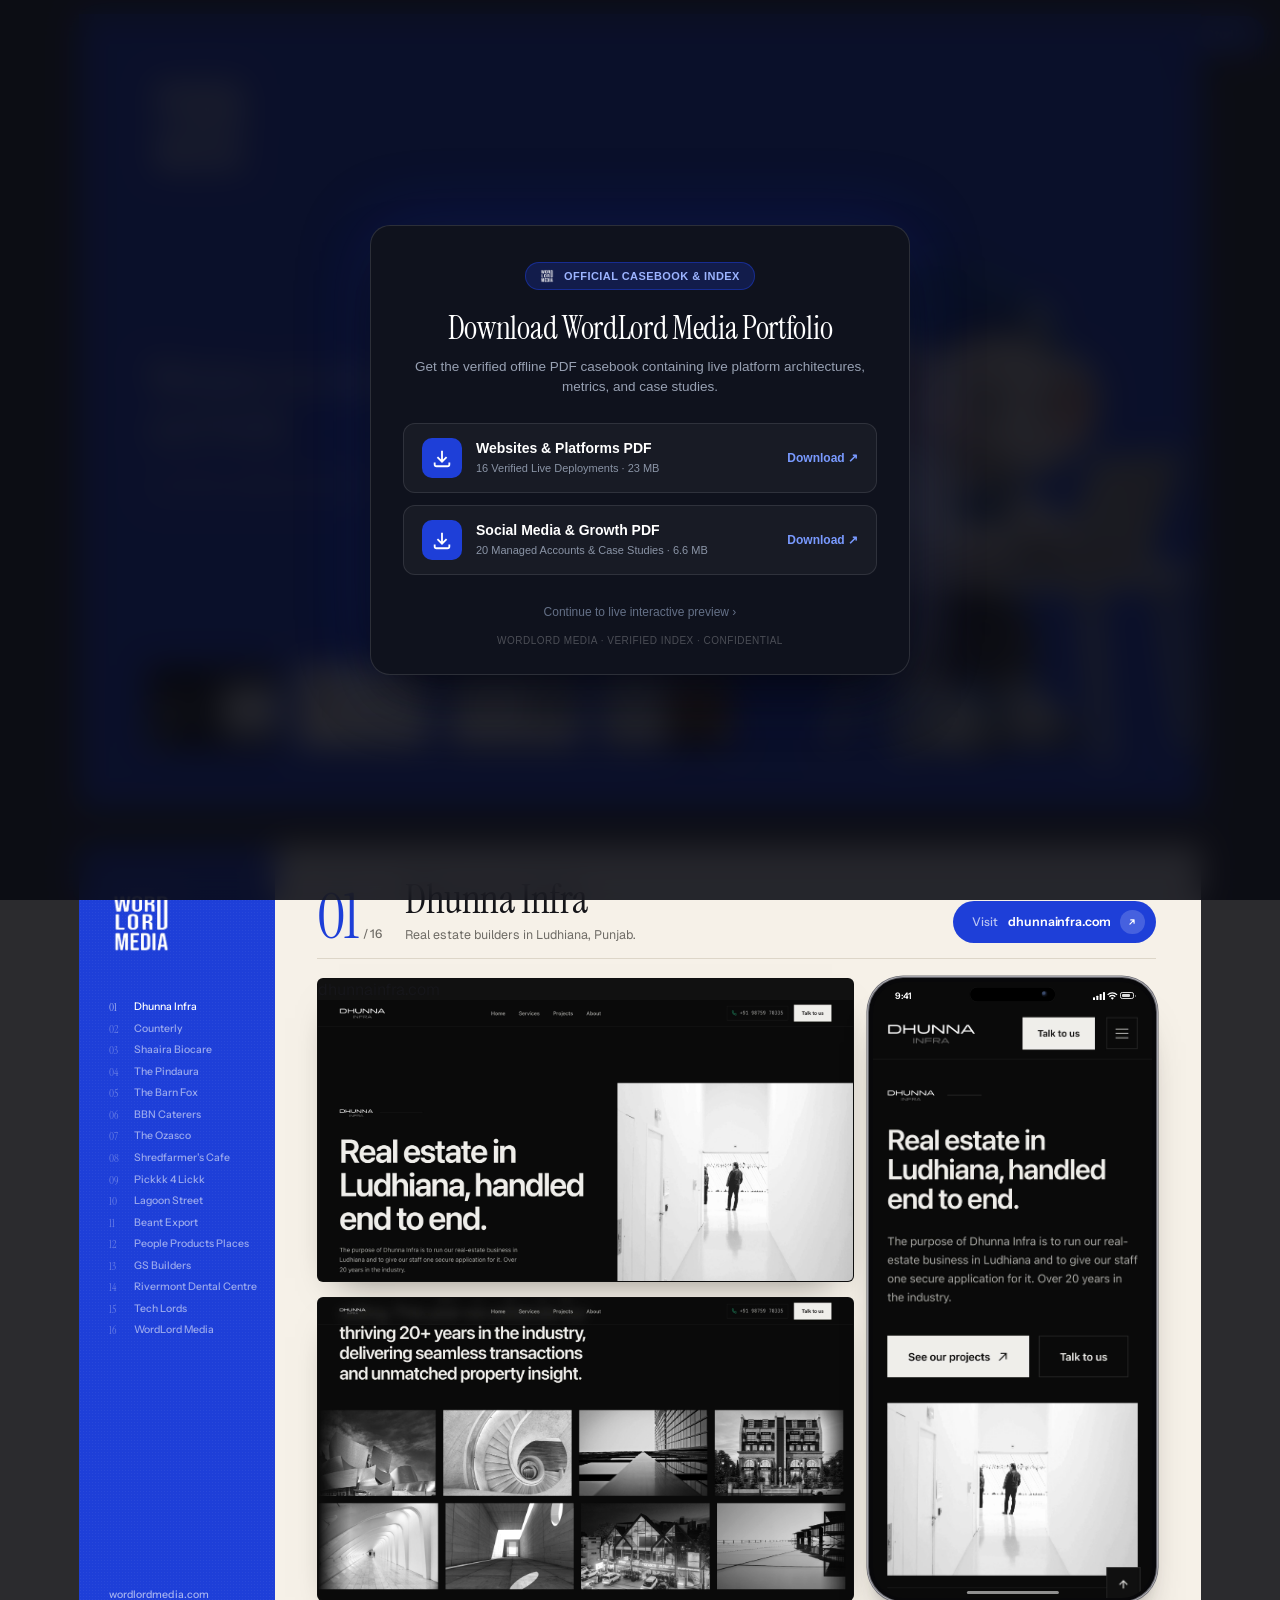
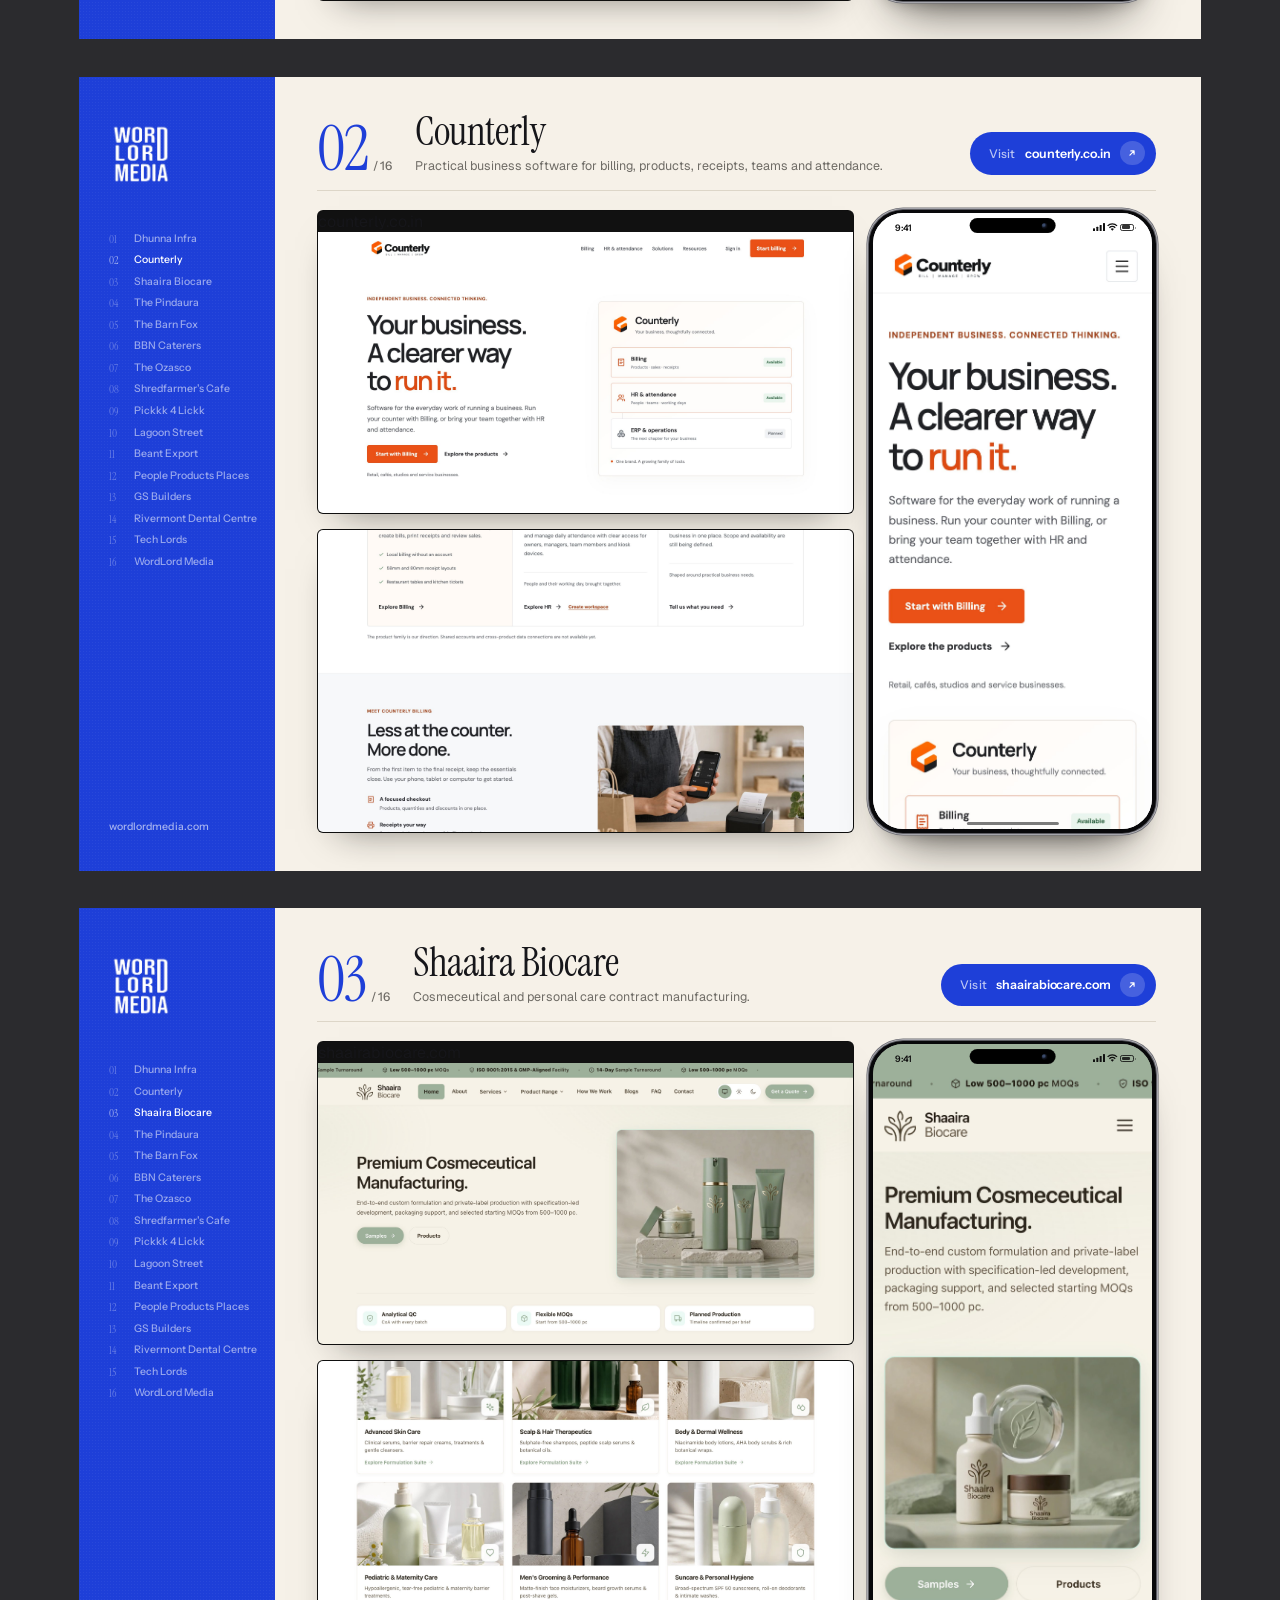
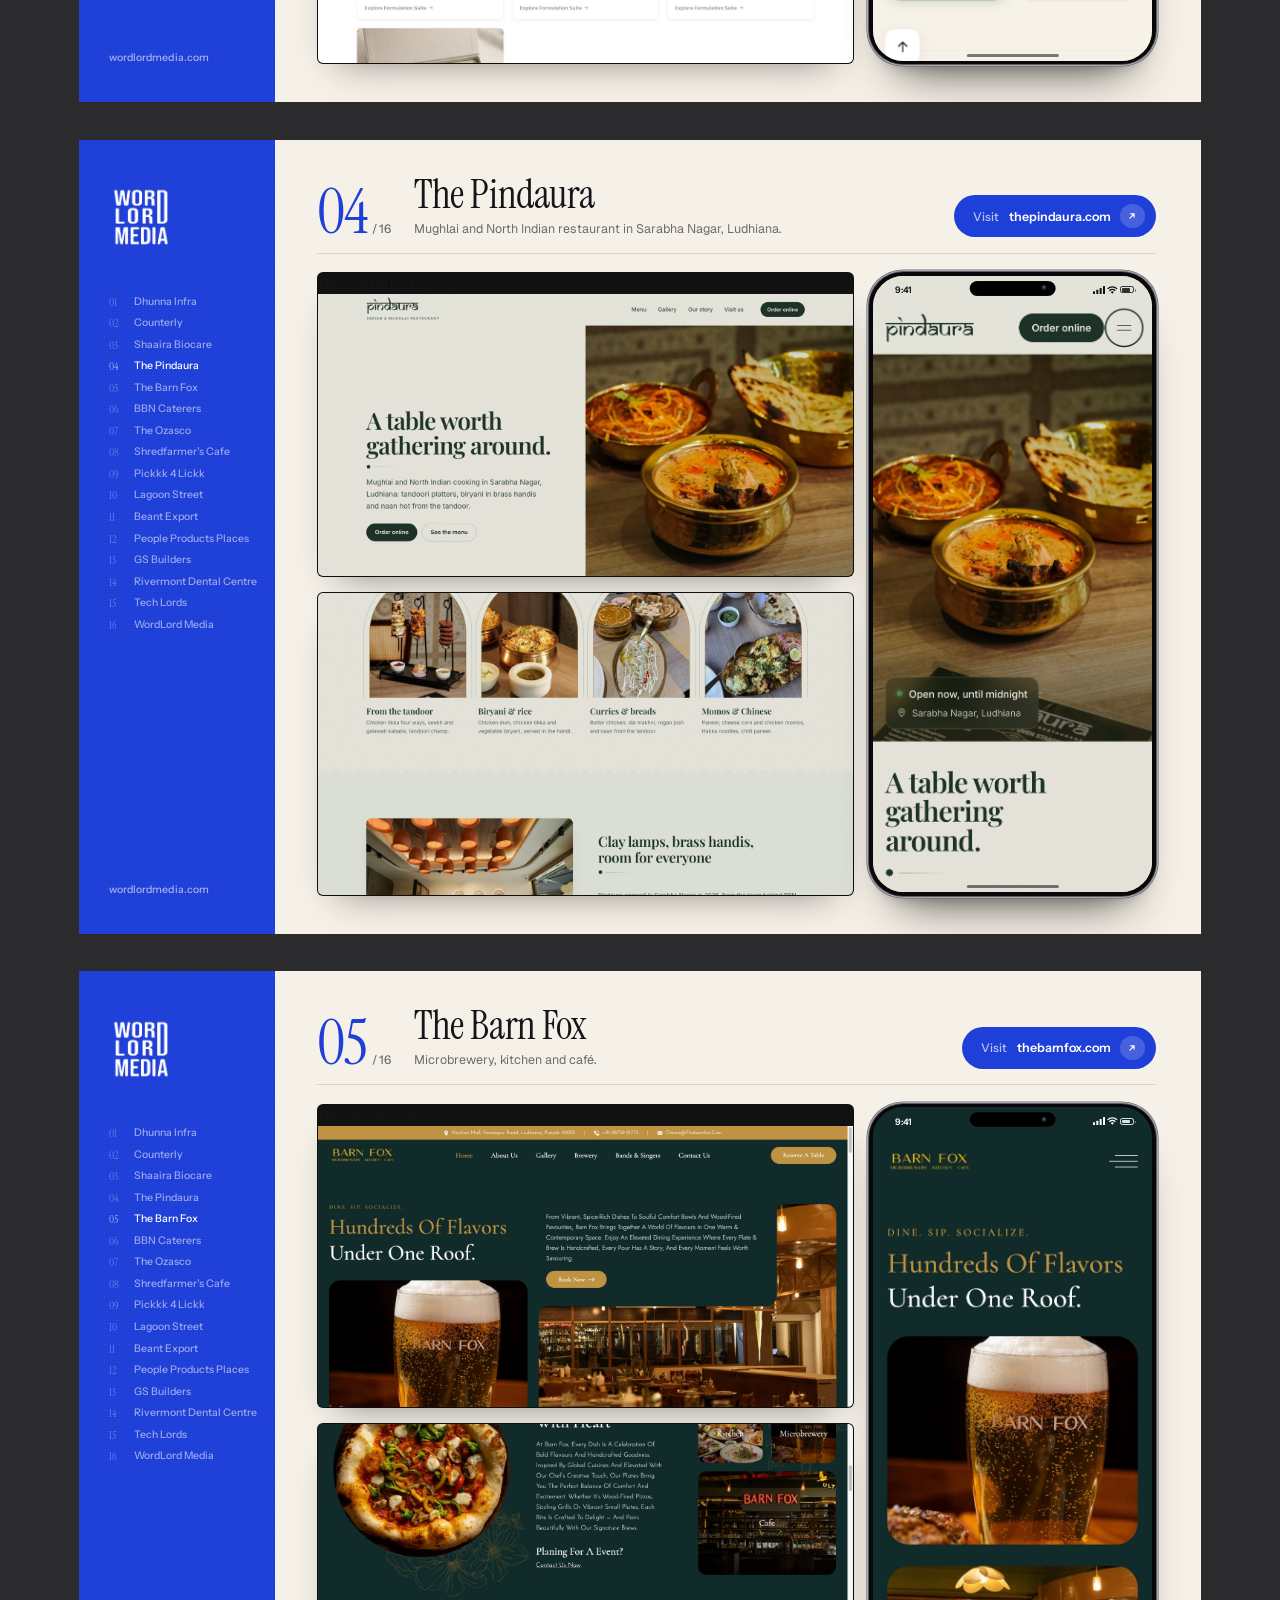
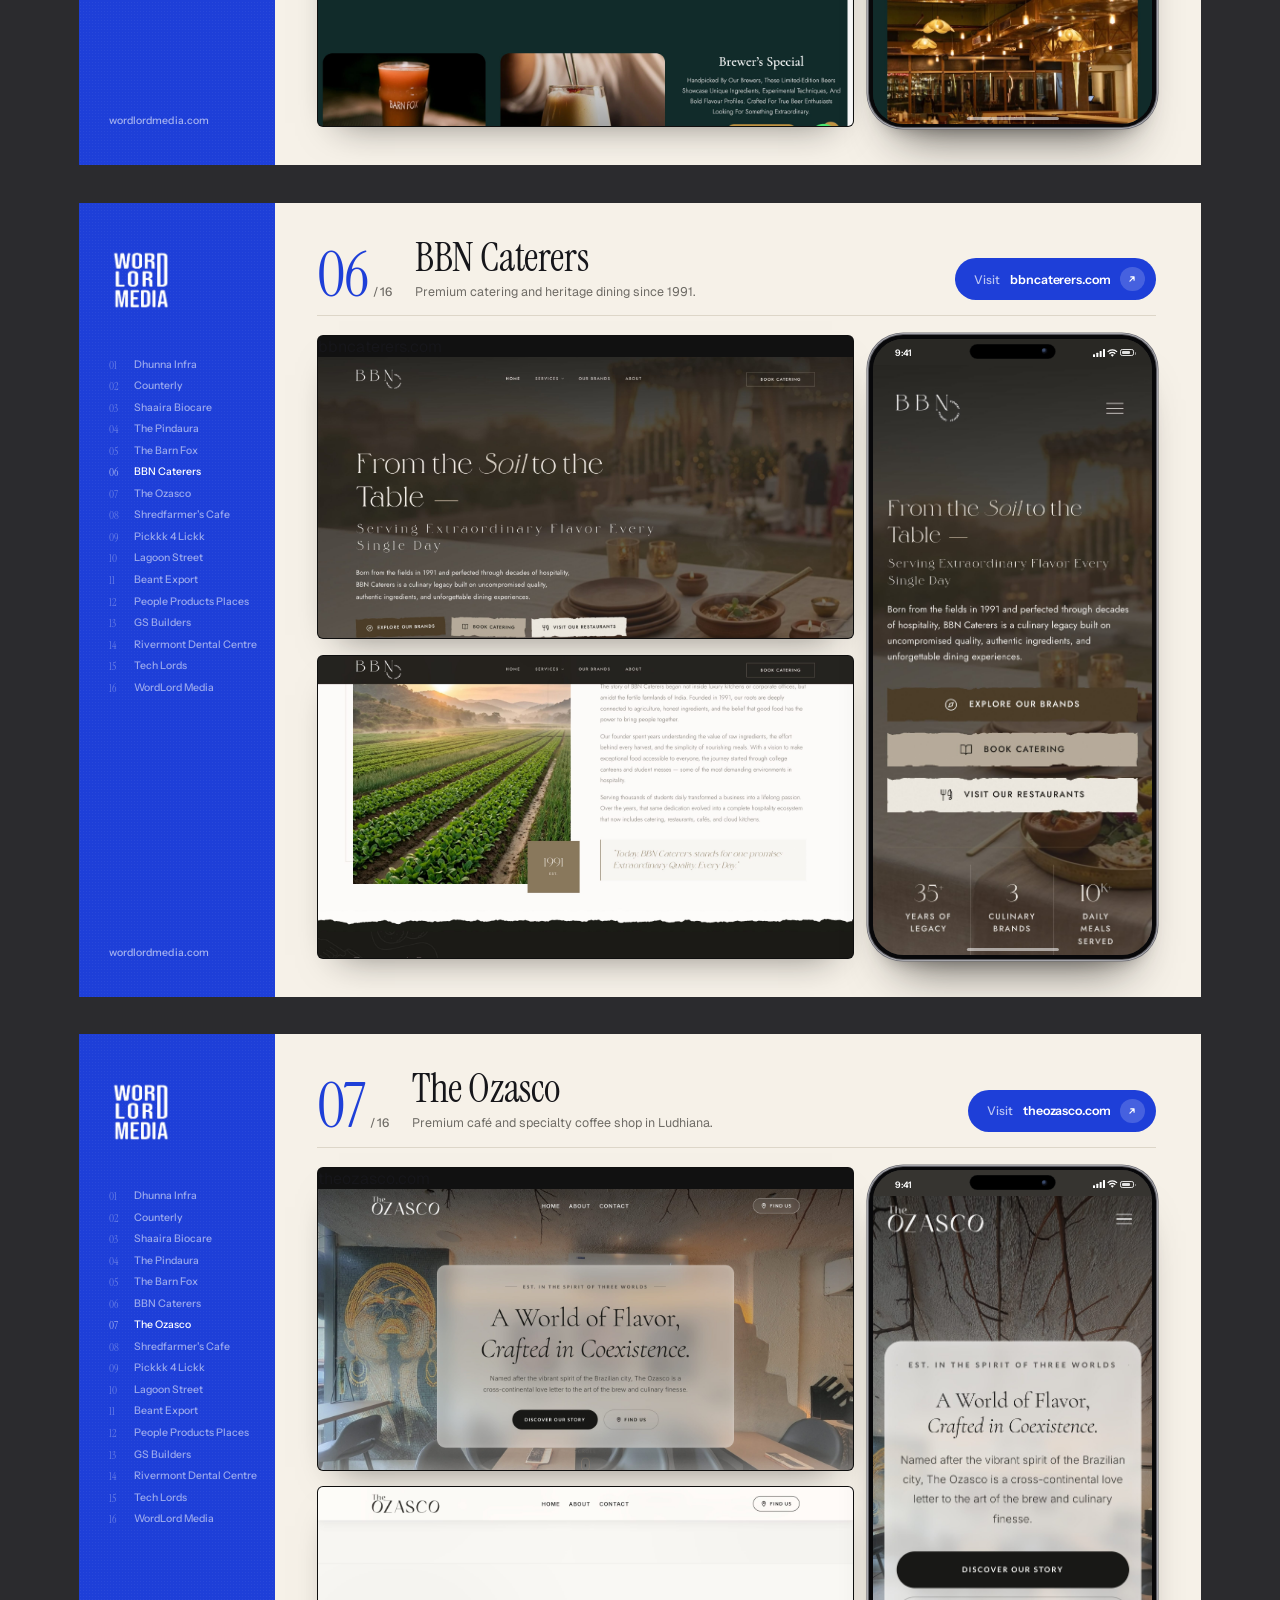
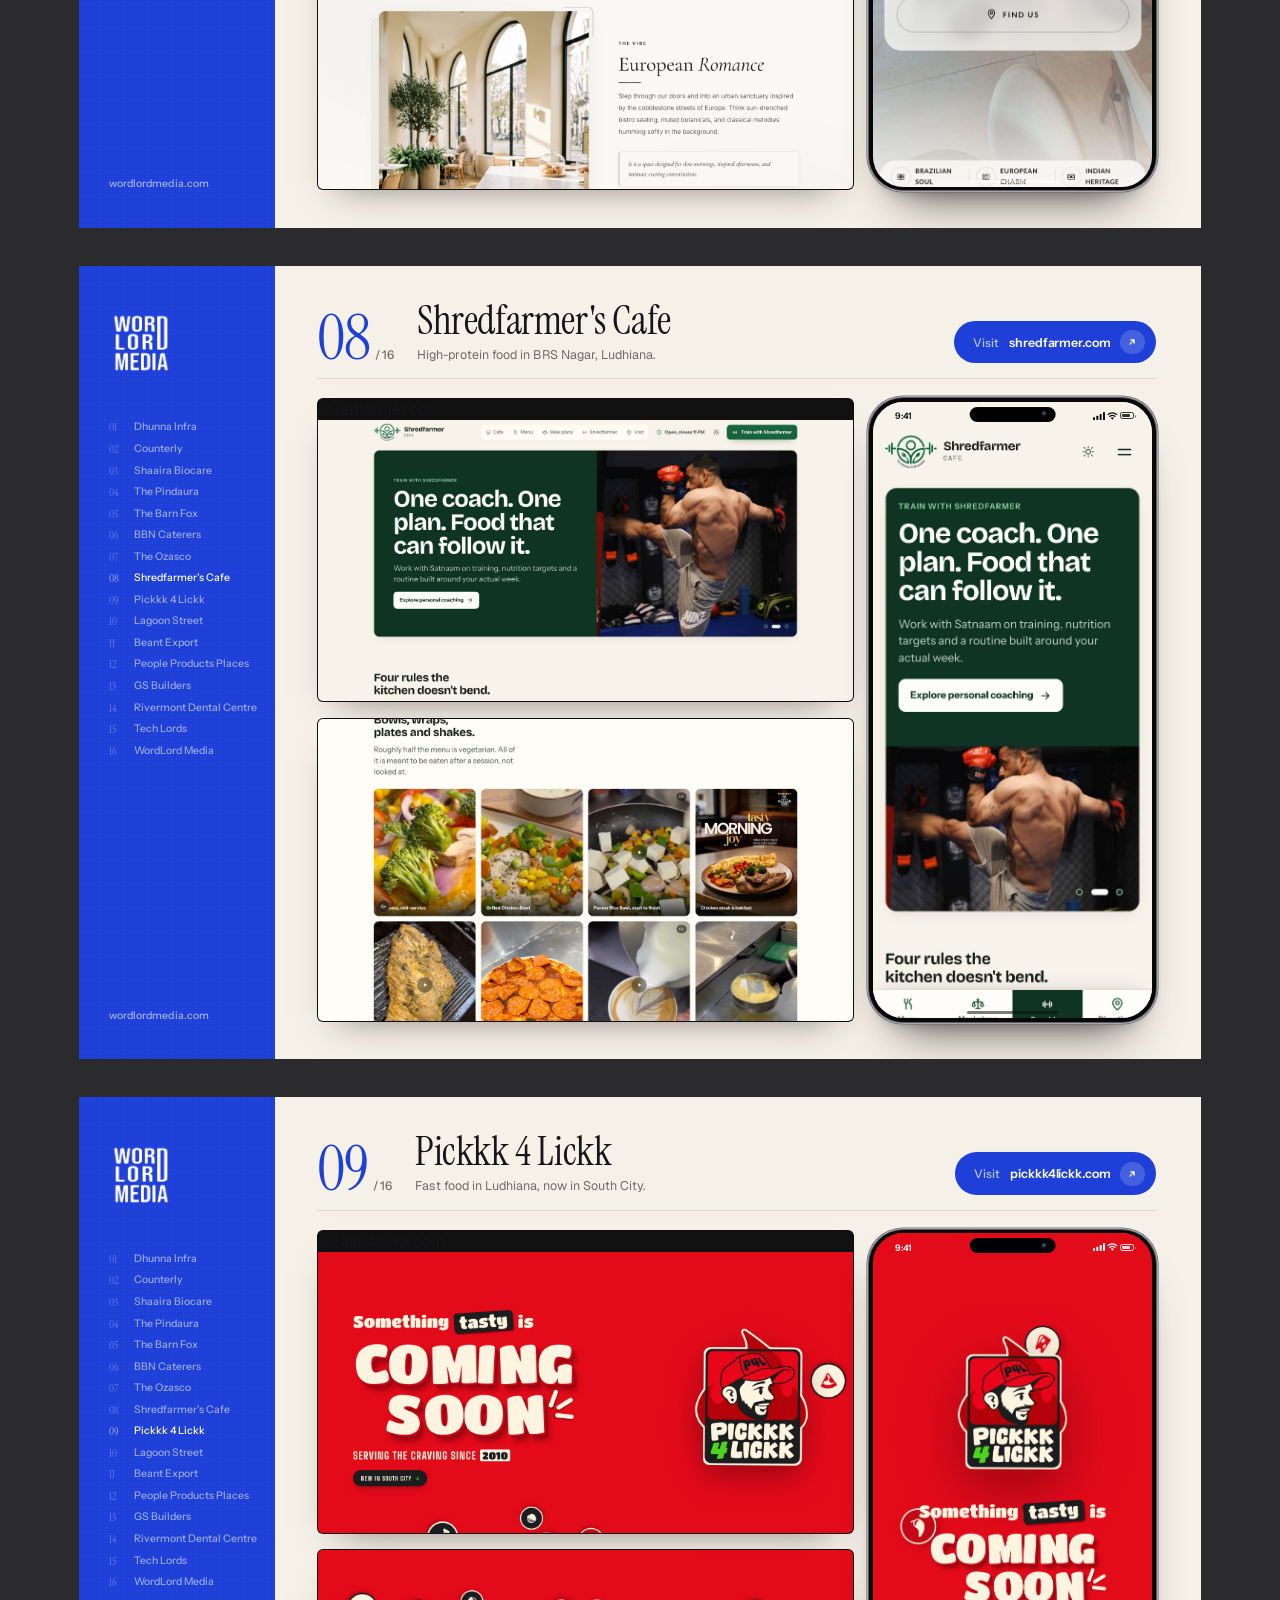
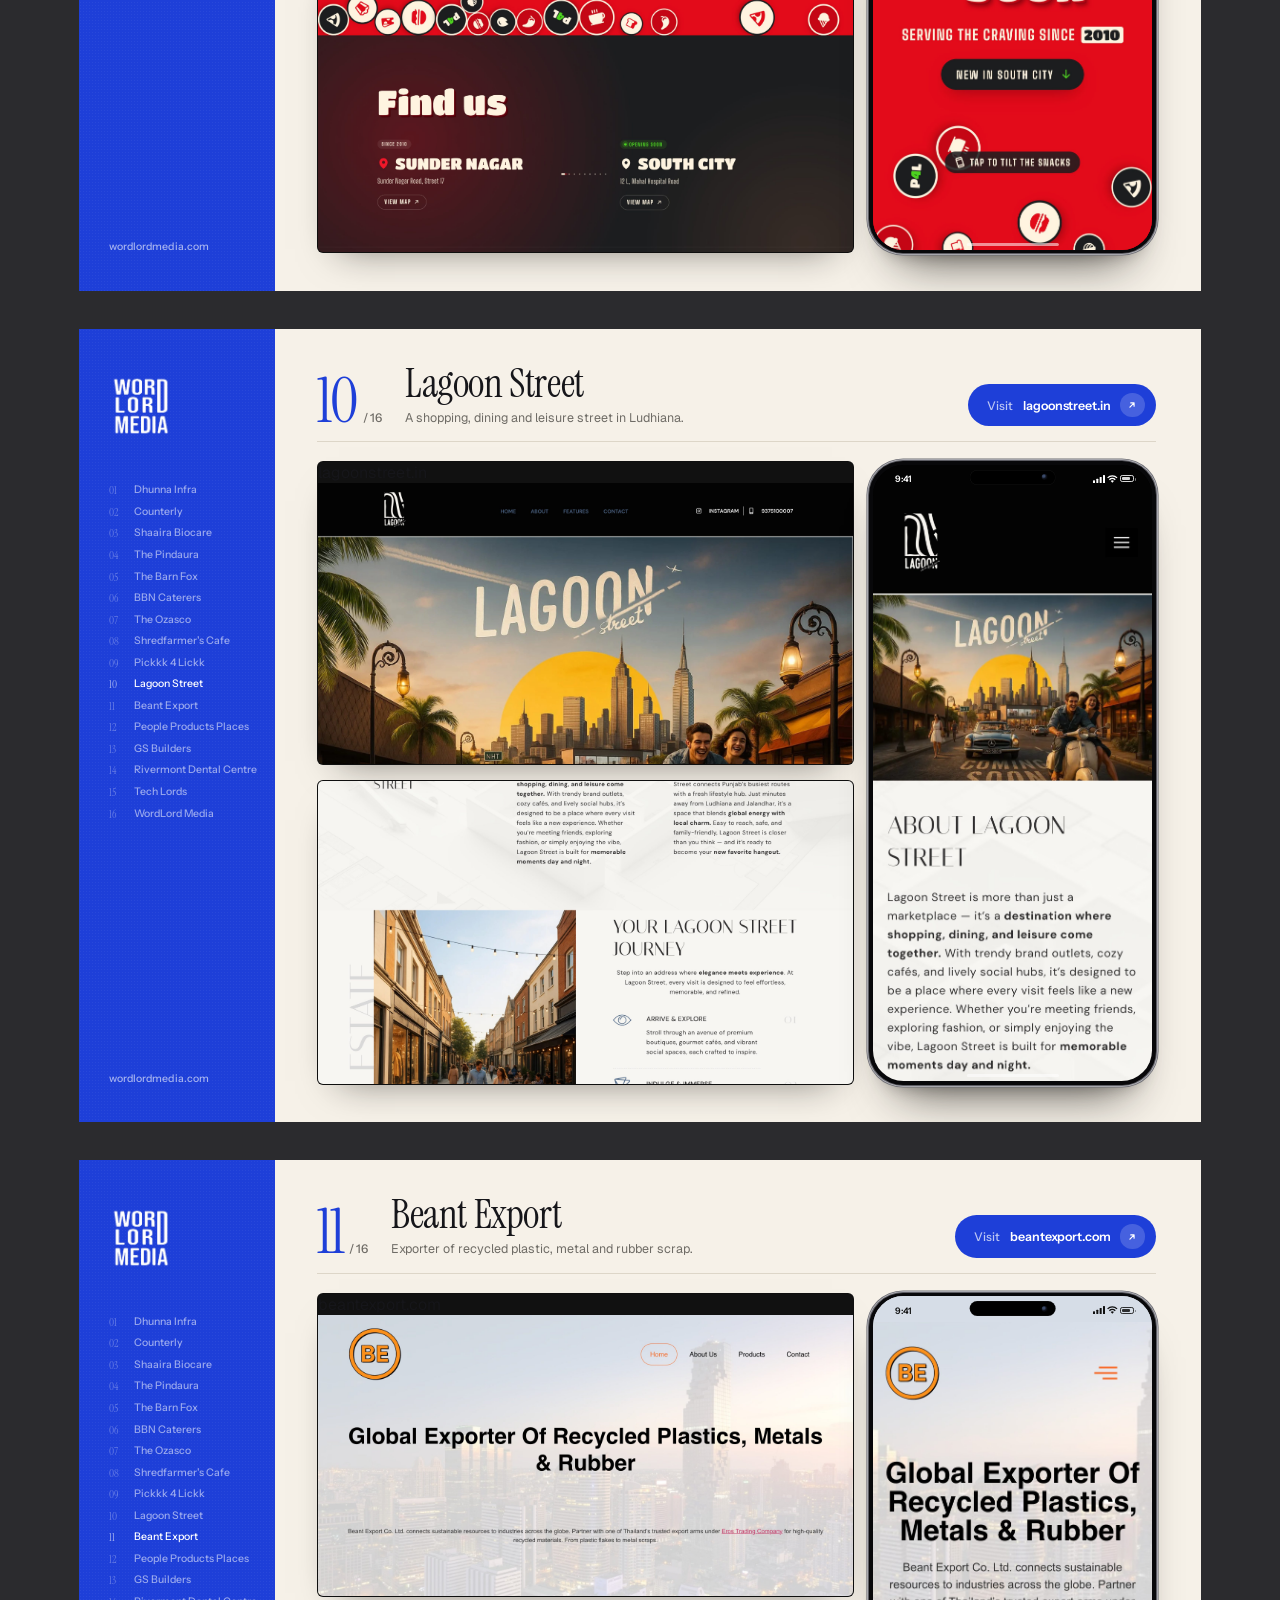
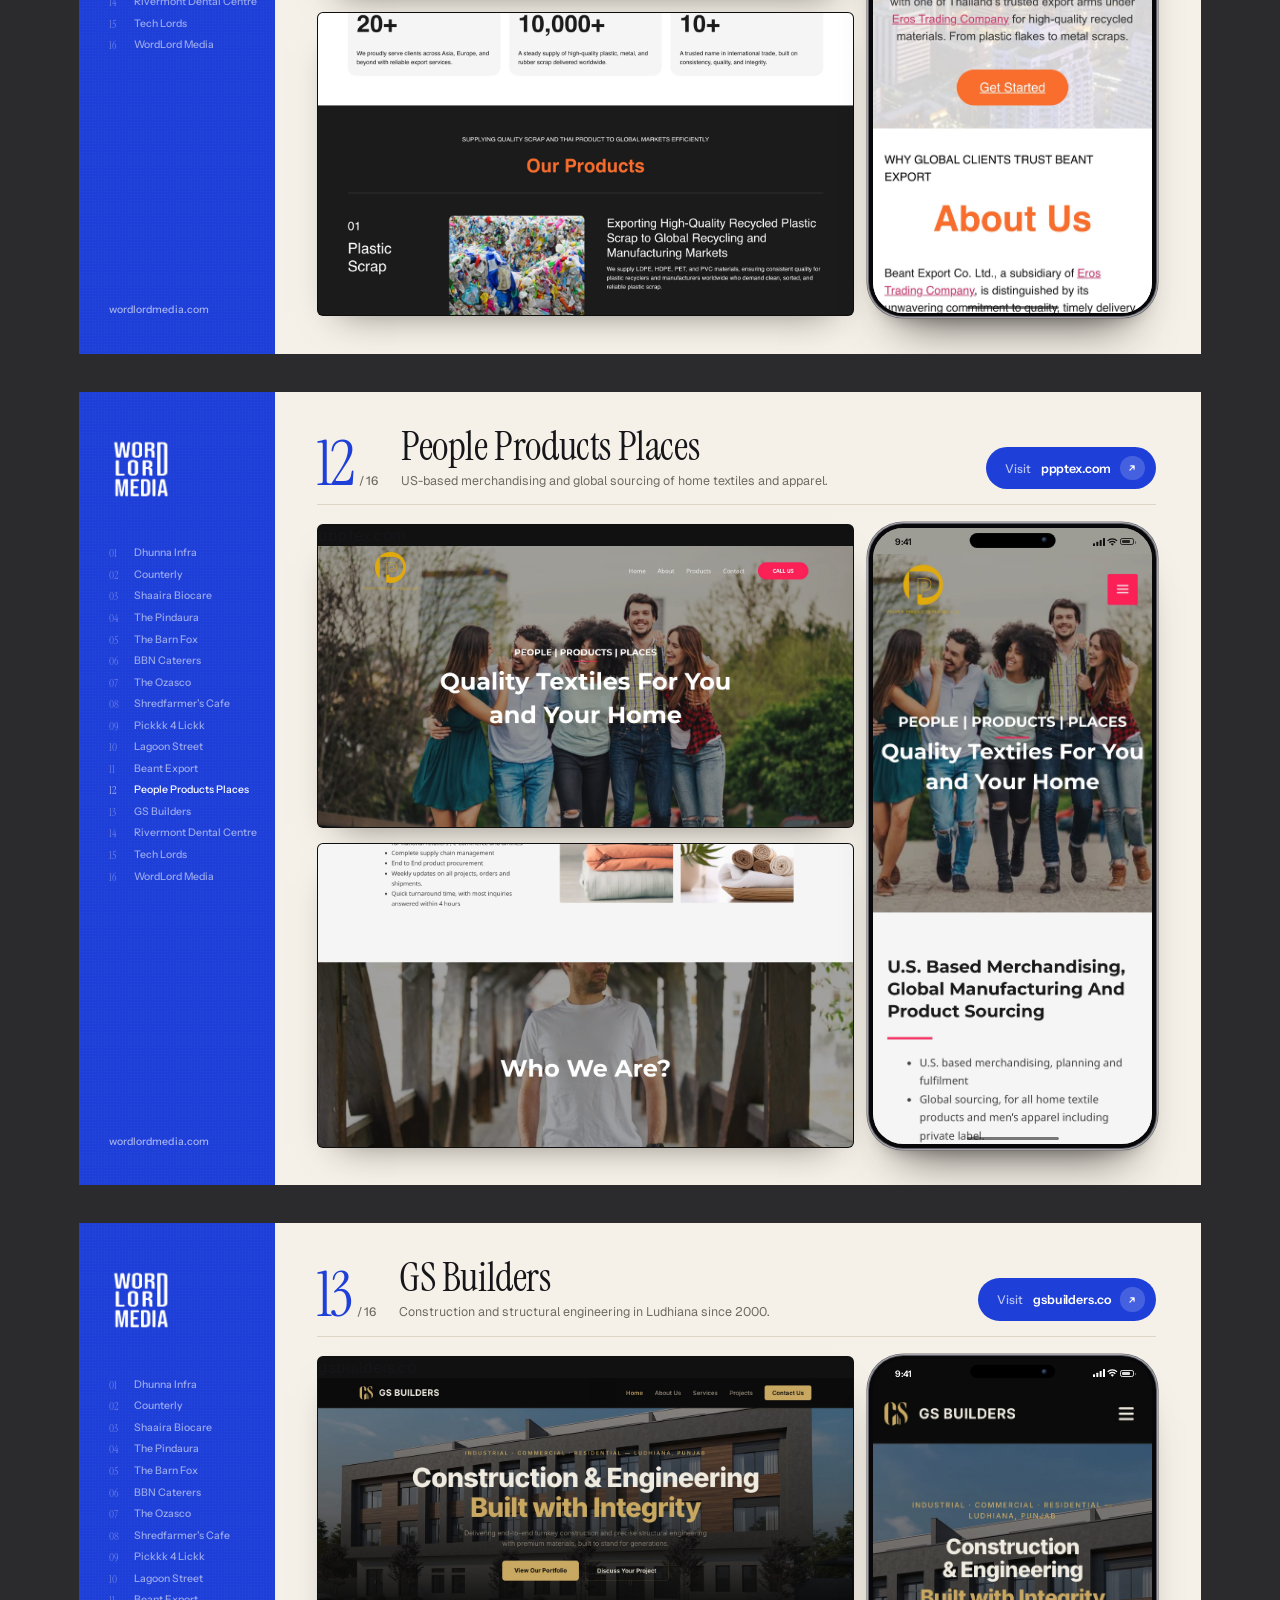
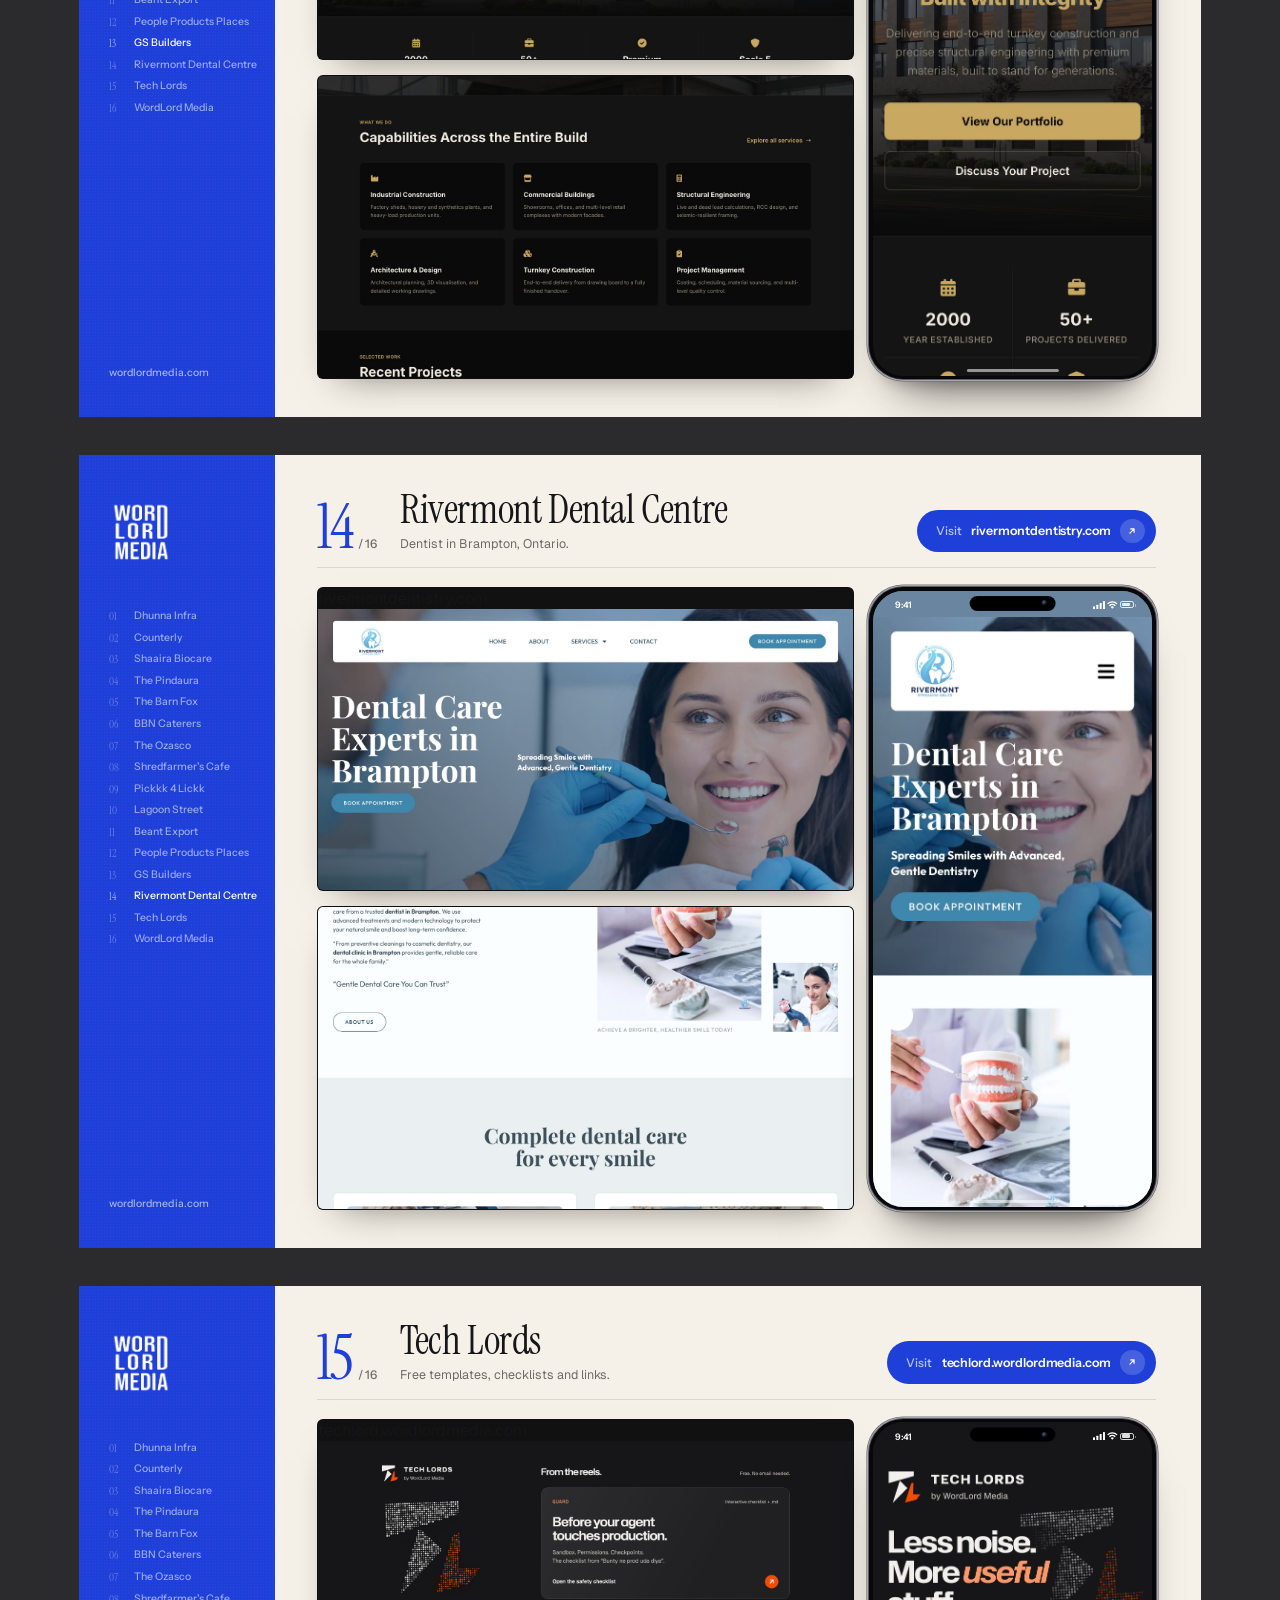
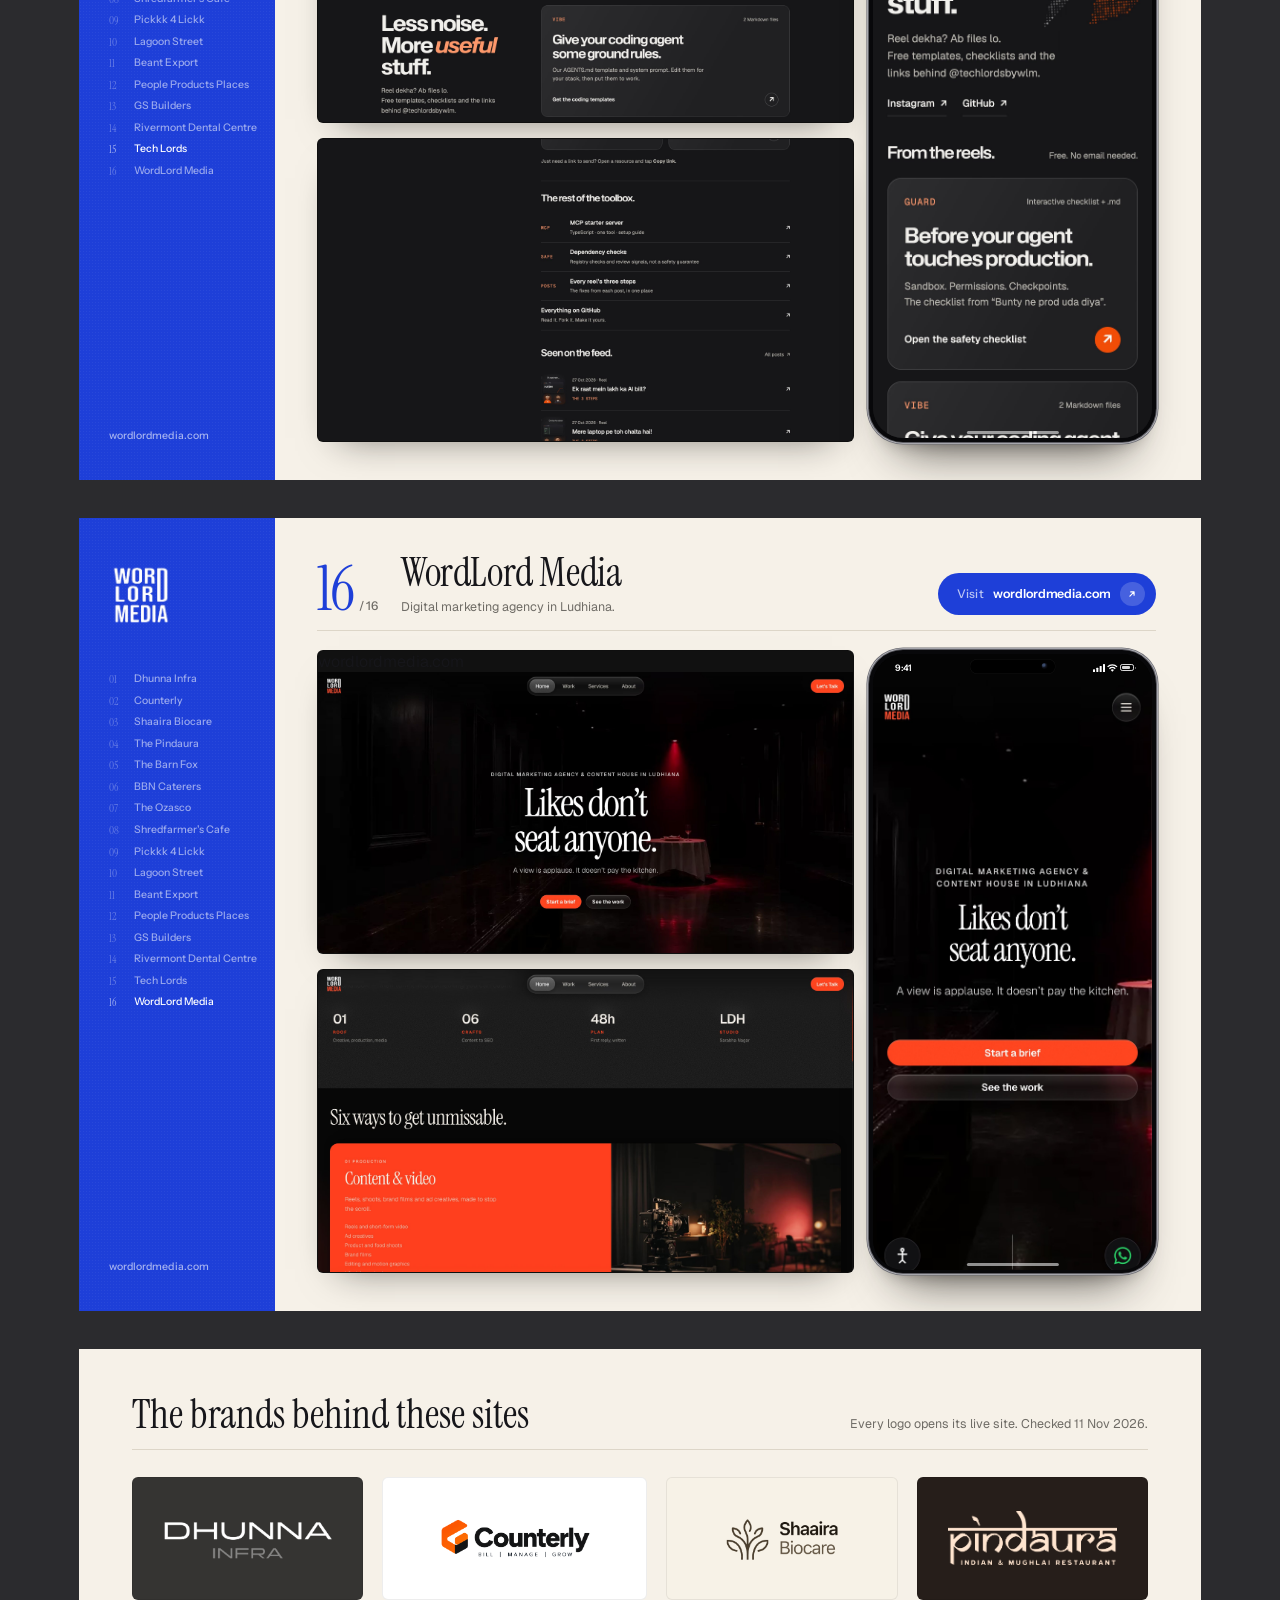
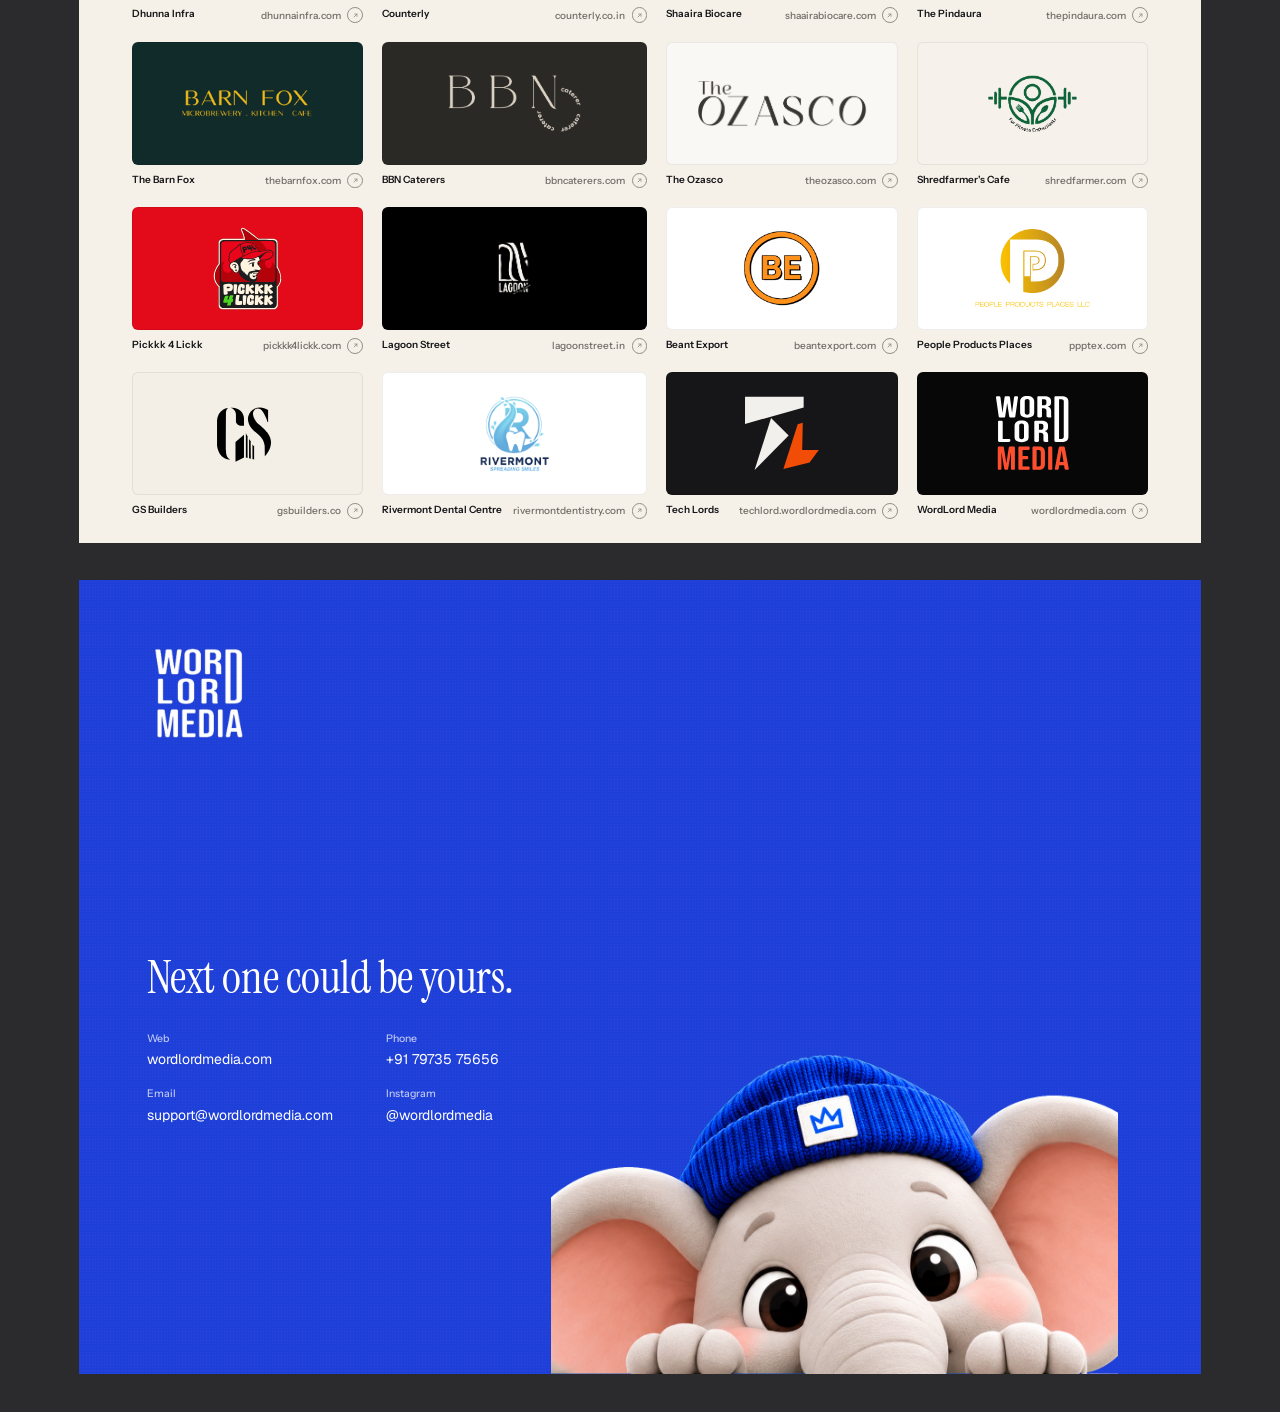
==== public/index.html @ 205cb809 "feat: add persistent PDF download gateway modal on page load" ====
<!doctype html><html lang="en"><head><meta charset="utf-8"><title>WordLord Media — Websites</title>
<link href="https://fonts.googleapis.com/css2?family=Instrument+Serif:ital@0;1&family=Instrument+Sans:wght@400;500;600&family=Fraunces:opsz,wght@9..144,500&family=Bricolage+Grotesque:opsz,wght@12..96,600&family=Hanken+Grotesk:wght@400;500;600&family=Geist:wght@400;500;600&family=Geist+Mono:wght@400;500&display=swap" rel="stylesheet">
<link rel="stylesheet" href="studio.css"><style>:root{--cobalt:#1E3FD8}
:root{--ink:#16161a;--mute:#6f6c66;--line:#ddd6c8;--paper:#f6f1e8;--h2:40px;--body-size:12.5px;--title-font:'Instrument Serif',serif;--body-font:'Geist',system-ui,sans-serif}
*{box-sizing:border-box;margin:0;padding:0}
body{background:#2b2b2e;font-family:var(--body-font);padding-top:14px;color:var(--ink);-webkit-print-color-adjust:exact;print-color-adjust:exact}
a{color:inherit;text-decoration:none}
.mono{font-family:'Instrument Sans',sans-serif;font-size:10.5px;font-weight:500;letter-spacing:.005em}
.page{width:297mm;height:210mm;margin:0 auto 10mm;overflow:hidden;position:relative;background:var(--paper);break-after:page}
.page:last-child{break-after:auto}

/* brand surfaces: cover, end, sidebar */
.brand,.side{background:var(--cobalt);color:#fff}
.brand::before,.side::before{content:"";position:absolute;inset:0;pointer-events:none;opacity:.5;
  background-image:radial-gradient(rgba(255,255,255,.09) .6px,transparent .7px);background-size:3px 3px}
.logo{width:64px;display:block;position:relative}
.logo.big{width:104px}

.cover,.end{padding:16mm 18mm;display:grid;grid-template-rows:auto 1fr auto}
.cv-main{align-self:center;position:relative;max-width:150mm}
.cv-main .mono{color:rgba(255,255,255,.7)}
.cover h1,.end h1{font-family:var(--title-font);font-weight:400;font-size:46px;line-height:1.04;letter-spacing:-.01em;margin:5mm 0 4mm}
.cover p{font-size:calc(var(--body-size) + .5px);line-height:1.55;color:rgba(255,255,255,.82);max-width:110mm}
.strip{position:relative;display:grid;grid-template-columns:repeat(4,1fr);gap:5mm}
.strip img{width:100%;aspect-ratio:16/10;object-fit:cover;object-position:top;border-radius:3px;box-shadow:0 10px 24px -12px rgba(0,0,20,.6)}
.contact{display:grid;grid-template-columns:repeat(2,auto);gap:5mm 14mm;margin-top:8mm;justify-content:start}
.contact dt{color:rgba(255,255,255,.65);margin-bottom:1.5mm}
.contact dd{font-size:14px}

/* site pages */
.site,.index{display:grid;grid-template-columns:52mm 1fr}
.side{position:relative;padding:12mm 8mm 10mm;display:flex;flex-direction:column;gap:12mm}
.idx{list-style:none;counter-reset:n;display:grid;gap:2mm;position:relative;font:500 10.5px 'Instrument Sans',sans-serif}
.idx li{counter-increment:n;color:rgba(255,255,255,.55);display:flex;gap:2.5mm;white-space:nowrap}
.idx li::before{content:counter(n,decimal-leading-zero);font-family:var(--title-font);font-size:11px;opacity:.6;min-width:4mm}
.idx li.on{color:#fff;font-weight:500}
.side .foot{margin-top:auto;color:rgba(255,255,255,.6);position:relative}

.site main{padding:9mm 12mm 10mm 11mm;display:flex;flex-direction:column;gap:5mm;min-height:0}
.top{display:flex;justify-content:space-between;align-items:center;border-bottom:1px solid var(--line);padding-bottom:3mm;color:var(--mute)}

/* page head: big brand numeral, name, visit button */
.head{display:grid;grid-template-columns:auto 1fr auto;align-items:end;gap:6mm;padding-bottom:4mm;border-bottom:1px solid var(--line)}
.num{display:flex;flex-direction:column;align-items:flex-start;line-height:1;color:var(--cobalt)}
.num b{font-family:var(--title-font);font-weight:400;font-size:calc(var(--h2) * 1.55);line-height:.8;letter-spacing:-.03em}
.num .mono{color:var(--mute);margin-top:2mm}
.who{display:flex;flex-direction:column;gap:1.6mm;min-width:0}
.who .tag{color:var(--cobalt)}
.who h2{font-family:var(--title-font);font-weight:400;font-size:var(--h2);line-height:1;letter-spacing:-.01em;white-space:nowrap}
.who p{font-size:var(--body-size);color:var(--mute);line-height:1.4}
.visit{display:inline-flex;align-items:center;gap:2.5mm;background:var(--cobalt);color:#fff;border-radius:999px;padding:2.4mm 3mm 2.4mm 5mm;font:600 12.5px 'Instrument Sans',sans-serif;letter-spacing:-.005em;white-space:nowrap}
.visit .mono{font:500 12px 'Instrument Sans',sans-serif;opacity:.7;color:#fff}
.visit i{font-style:normal;display:grid;place-items:center;width:6mm;height:6mm;border-radius:50%;background:rgba(255,255,255,.18);font-size:11px}


.shots { flex:1; min-height:0; display:grid; grid-template-columns:1fr auto; grid-template-rows:1fr 1fr; gap:4mm; grid-template-areas:"hero phone" "sec phone"; }
.shot { border-radius:6px; overflow:hidden; background:#111; box-shadow:0 18px 36px -22px rgba(20,18,14,.55); border:1px solid rgba(0,0,0,.1); display:flex; flex-direction:column; position:relative; }
.shot img { width:100%; height:100%; object-fit:cover; object-position:top center; display:block; flex:1; }
.hero { grid-area:hero; }
.hero img { aspect-ratio:auto; }
.sec { grid-area:sec; }
.phone { grid-area:phone; height:100%; aspect-ratio:402/874; position:relative; border-radius:34px; padding:3.5px; background:#08080a;
  box-shadow:0 0 0 1px #5d5d63,0 0 0 1.8px #b9b9bf,0 0 0 2.6px #6f6f75,0 34px 50px -30px rgba(20,18,14,.8),0 12px 18px -14px rgba(20,18,14,.45); }
.phone .screen { width:100%; height:100%; border-radius:30.5px; overflow:hidden; background:var(--status-bg,#fff); display:flex; flex-direction:column; position:relative; }
.phone img { width:100%; height:100%; object-fit:cover; object-position:top center; display:block; flex:1; }


.status { flex:none; height:26px; position:relative; display:flex; align-items:center; justify-content:space-between; padding:2px 18px 0 22px; background:var(--status-bg,#fff); color:var(--status-ink,#111); }
.status .time { font:600 9px/1 "Instrument Sans",sans-serif; letter-spacing:-.01em; width:28px; }
.status .island { position:absolute; left:50%; top:5px; transform:translateX(-50%); width:31%; height:15px; background:#000; border-radius:999px; box-shadow:inset 0 0 0 .5px rgba(255,255,255,.07); }
.status .island::after { content:""; position:absolute; right:9%; top:50%; width:6px; height:6px; transform:translateY(-50%); border-radius:50%; background:radial-gradient(circle at 35% 35%,#3a4a6a 0 18%,#10141f 45%,#050507 70%); }
.status .sys { display:flex; gap:2.6px; align-items:center; }
.status .sys svg { width:auto; height:8px; fill:currentColor; display:inline-block; }
.batt { width:14px; height:7px; border:.9px solid currentColor; border-radius:2.2px; padding:.9px; opacity:.85; position:relative; }
.batt::after { content:""; position:absolute; right:-2.4px; top:2px; width:1.3px; height:2.4px; border-radius:0 1px 1px 0; background:currentColor; opacity:.6; }
.batt i { display:block; height:100%; width:80%; background:currentColor; border-radius:1px; }

.home{position:absolute;bottom:4px;left:50%;transform:translateX(-50%);width:33%;height:3px;border-radius:9px;background:var(--status-ink,#111);opacity:.55}

/* studio toggles */
.no-phone .phone{display:none}
.no-phone .shots{grid-template-columns:1fr;grid-template-areas:"hero" "sec"}
.no-section .sec{display:none}
.no-section .shots{grid-template-rows:1fr}
.no-section .hero img{aspect-ratio:auto;flex:1}
.no-browser .bar{display:none}

/* logo wall */
.wall{padding:12mm 14mm;display:flex;flex-direction:column;gap:7mm}
.wall-head{display:flex;justify-content:space-between;align-items:baseline;border-bottom:1px solid var(--line);padding-bottom:4mm}
.wall-head h2{font-family:var(--title-font);font-weight:400;font-size:var(--h2);line-height:1}
.wall-head p{font-size:var(--body-size);color:var(--mute)}
.lt-grid{flex:1;display:grid;grid-template-columns:repeat(4,1fr);grid-template-rows:repeat(4,1fr);gap:5mm 5mm}
.lt{display:flex;flex-direction:column;gap:2mm;min-height:0}
.lt-box{flex:1;min-height:0;border-radius:6px;display:grid;place-items:center;padding:5mm 8mm;border:1px solid rgba(0,0,0,.07)}
.lt-box img{max-width:100%;max-height:15mm;object-fit:contain}
.lt-box img[src*='lagoon'],.lt-box img[src*='wordlord'],.lt-box img[src*='rivermont'],.lt-box img[src*='ppptex'],.lt-box img[src*='techlords'],.lt-box img[src*='beant']{max-height:21mm}
.lt-box img[src$='pickkk.svg']{max-height:22mm}
.wordmark{font:600 17px 'Instrument Sans',sans-serif;color:#fff;letter-spacing:-.01em}
.lt-cap{display:flex;justify-content:space-between;gap:3mm;font:500 10px 'Instrument Sans',sans-serif;color:var(--mute);white-space:nowrap}
.lt-cap b{color:var(--ink);font-weight:600}
@page{size:A4 landscape;margin:0}
@media print{body{background:none;padding:0}.noprint{display:none}.page{margin:0}}
.lt-box img[src*='files/wordlord']{height:20mm;width:auto}

.arr{width:9px;height:9px;display:block}
.visit i{width:6.4mm;height:6.4mm}
.visit i .arr{width:10px;height:10px}
.lt-cap .lnk{display:inline-flex;align-items:center;gap:1.6mm}
.lt-cap .lnk i{display:grid;place-items:center;width:4.2mm;height:4.2mm;border-radius:50%;border:1px solid currentColor;opacity:.75}
.lt-cap .lnk i .arr{width:7px;height:7px}
.lt:hover .lnk i{background:var(--cobalt);border-color:var(--cobalt);color:#fff;opacity:1}

/* counter on one line: big number, small total beside it */
.num{flex-direction:row!important;align-items:baseline!important;gap:1.6mm;white-space:nowrap}
.num .mono{margin-top:0!important;font-size:12px;white-space:nowrap}


.cover .mascot-laptop { position: absolute; right: -4mm; bottom: -20mm; height: 220mm; z-index: 2; pointer-events: none; }
video.mascot-laptop { object-fit: contain; object-position: bottom right; }

.cover .mascot-laptop-old { position: absolute; right: 12mm; bottom: 0; height: 165mm; z-index: 2; pointer-events: none; }
.cover .cv-main { max-width: 135mm; }
.strip { max-width: 155mm; z-index: 1; position: relative; }
.end .mascot-peek2{position:absolute;right:22mm;bottom:0;width:150mm;z-index:1;}
</style>
  <meta name="robots" content="index, follow">
  <link rel="canonical" href="https://portfolio.wordlordmedia.com/">
  <meta name="description" content="Official portfolio of WordLord Media. 16 live verified client websites and platforms across real estate, manufacturing, hospitality, healthcare, and SaaS.">
  
  <!-- Open Graph / Facebook -->
  <meta property="og:type" content="website">
  <meta property="og:url" content="https://portfolio.wordlordmedia.com/">
  <meta property="og:title" content="WordLord Media — Client Websites & Platforms Portfolio">
  <meta property="og:description" content="16 verified live client sites engineered and launched by WordLord Media.">
  <meta property="og:image" content="https://portfolio.wordlordmedia.com/assets/mascot/elephant-laptop-ref.png">

  <!-- Twitter -->
  <meta name="twitter:card" content="summary_large_image">
  <meta name="twitter:url" content="https://portfolio.wordlordmedia.com/">
  <meta name="twitter:title" content="WordLord Media — Client Websites & Platforms Portfolio">
  <meta name="twitter:description" content="16 verified live client sites engineered and launched by WordLord Media.">
  <meta name="twitter:image" content="https://portfolio.wordlordmedia.com/assets/mascot/elephant-laptop-ref.png">

  <!-- Structured Data JSON-LD -->
  <script type="application/ld+json">
  {
    "@context": "https://schema.org",
    "@graph": [
      {
        "@type": "Organization",
        "@id": "https://wordlordmedia.com/#organization",
        "name": "WordLord Media",
        "url": "https://wordlordmedia.com",
        "logo": "https://portfolio.wordlordmedia.com/assets/wl-logo.png",
        "sameAs": [
          "https://instagram.com/wordlordmedia",
          "https://techlord.wordlordmedia.com"
        ],
        "contactPoint": {
          "@type": "ContactPoint",
          "telephone": "+91-79735-75656",
          "contactType": "customer service",
          "email": "support@wordlordmedia.com"
        }
      },
      {
        "@type": "CollectionPage",
        "@id": "https://portfolio.wordlordmedia.com/#webpage",
        "url": "https://portfolio.wordlordmedia.com/",
        "name": "WordLord Media Client Platforms Portfolio",
        "isPartOf": { "@id": "https://wordlordmedia.com/#organization" },
        "description": "Portfolio of 16 live production websites and web platforms built by WordLord Media."
      }
    ]
  }
  </script>

</head><body>
<section class="page brand cover">
  <video class="mascot-laptop" autoplay loop muted playsinline poster="assets/mascot/elephant-laptop-keyed.png">
    <source src="assets/mascot/elephant-typing-keyed.webm" type="video/webm">
    <source src="assets/mascot/elephant-typing.mp4" type="video/mp4">
    <img src="assets/mascot/elephant-laptop-keyed.png" alt="WordLord Mascot">
  </video>
  <img class="logo big" src="assets/wl-logo.png" alt="WordLord Media">
  <div class="cv-main">
    <h1 contenteditable="true">Websites we designed<br>and built.</h1>
    <p contenteditable="true">16 live sites for builders, restaurants, manufacturers, exporters and clinics. Every name links to the live site.</p></div>
  <div class="strip"><img src="assets/shots/dhunna-desktop.jpg" alt=""><img src="assets/shots/counterly-desktop.jpg" alt=""><img src="assets/shots/shaaira-desktop.jpg" alt=""><img src="assets/shots/pindaura-desktop.jpg" alt=""></div>
</section><section class="page site"><aside class="side"><img class="logo" src="assets/wl-logo.png" alt="WordLord Media">
<ol class="idx"><li class="on">Dhunna Infra</li><li class="">Counterly</li><li class="">Shaaira Biocare</li><li class="">The Pindaura</li><li class="">The Barn Fox</li><li class="">BBN Caterers</li><li class="">The Ozasco</li><li class="">Shredfarmer&#x27;s Cafe</li><li class="">Pickkk 4 Lickk</li><li class="">Lagoon Street</li><li class="">Beant Export</li><li class="">People Products Places</li><li class="">GS Builders</li><li class="">Rivermont Dental Centre</li><li class="">Tech Lords</li><li class="">WordLord Media</li></ol><div class="foot mono">wordlordmedia.com</div></aside>
<main>
  <header class="head">
    <div class="num"><b>01</b><span class="mono">/ 16</span></div>
    <div class="who"><h2 contenteditable="true">Dhunna Infra</h2><p contenteditable="true">Real estate builders in Ludhiana, Punjab.</p></div>
    <a class="visit" href="https://dhunnainfra.com"><span class="mono">Visit</span>dhunnainfra.com<i><svg class="arr" viewBox="0 0 12 12" aria-hidden="true"><path d="M3.5 8.5 8.5 3.5M4.5 3.5h4v4" fill="none" stroke="currentColor" stroke-width="1.4" stroke-linecap="round" stroke-linejoin="round"/></svg></i></a>
  </header>
  <div class="shots">
    <figure class="hero shot"><a class="bar" href="https://dhunnainfra.com"><i></i><i></i><i></i><span>dhunnainfra.com</span></a><img src="assets/shots/dhunna-desktop.jpg" alt="Dhunna Infra home page"></figure>
    <figure class="sec shot"><img src="assets/shots/dhunna-section.jpg" alt=""></figure>
    <figure class="phone" style="--status-bg:rgb(10,10,10);--status-ink:#fff"><div class="screen">
      <div class="status"><span class="time">9:41</span><span class="island"></span><span class="sys"><svg viewBox="0 0 18 12" aria-hidden="true"><rect x="0" y="8" width="3" height="4" rx=".8"/><rect x="5" y="5.5" width="3" height="6.5" rx=".8"/><rect x="10" y="3" width="3" height="9" rx=".8"/><rect x="15" y="0" width="3" height="12" rx=".8"/></svg><svg viewBox="0 0 16 12" aria-hidden="true"><path d="M8 11.5 5.6 9a3.4 3.4 0 0 1 4.8 0zM2.9 6.3a7.3 7.3 0 0 1 10.2 0l-1.4 1.4a5.3 5.3 0 0 0-7.4 0zM.2 3.6a11 11 0 0 1 15.6 0l-1.4 1.4a9 9 0 0 0-12.8 0z"/></svg><span class="batt"><i></i></span></span></div>
      <img src="assets/shots/dhunna-mobile.jpg" alt="Dhunna Infra on a phone"><span class="home"></span></div></figure>
  </div>
</main></section><section class="page site"><aside class="side"><img class="logo" src="assets/wl-logo.png" alt="WordLord Media">
<ol class="idx"><li class="">Dhunna Infra</li><li class="on">Counterly</li><li class="">Shaaira Biocare</li><li class="">The Pindaura</li><li class="">The Barn Fox</li><li class="">BBN Caterers</li><li class="">The Ozasco</li><li class="">Shredfarmer&#x27;s Cafe</li><li class="">Pickkk 4 Lickk</li><li class="">Lagoon Street</li><li class="">Beant Export</li><li class="">People Products Places</li><li class="">GS Builders</li><li class="">Rivermont Dental Centre</li><li class="">Tech Lords</li><li class="">WordLord Media</li></ol><div class="foot mono">wordlordmedia.com</div></aside>
<main>
  <header class="head">
    <div class="num"><b>02</b><span class="mono">/ 16</span></div>
    <div class="who"><h2 contenteditable="true">Counterly</h2><p contenteditable="true">Practical business software for billing, products, receipts, teams and attendance.</p></div>
    <a class="visit" href="https://counterly.co.in"><span class="mono">Visit</span>counterly.co.in<i><svg class="arr" viewBox="0 0 12 12" aria-hidden="true"><path d="M3.5 8.5 8.5 3.5M4.5 3.5h4v4" fill="none" stroke="currentColor" stroke-width="1.4" stroke-linecap="round" stroke-linejoin="round"/></svg></i></a>
  </header>
  <div class="shots">
    <figure class="hero shot"><a class="bar" href="https://counterly.co.in"><i></i><i></i><i></i><span>counterly.co.in</span></a><img src="assets/shots/counterly-desktop.jpg" alt="Counterly home page"></figure>
    <figure class="sec shot"><img src="assets/shots/counterly-section.jpg" alt=""></figure>
    <figure class="phone" style="--status-bg:rgb(255,255,255);--status-ink:#111"><div class="screen">
      <div class="status"><span class="time">9:41</span><span class="island"></span><span class="sys"><svg viewBox="0 0 18 12" aria-hidden="true"><rect x="0" y="8" width="3" height="4" rx=".8"/><rect x="5" y="5.5" width="3" height="6.5" rx=".8"/><rect x="10" y="3" width="3" height="9" rx=".8"/><rect x="15" y="0" width="3" height="12" rx=".8"/></svg><svg viewBox="0 0 16 12" aria-hidden="true"><path d="M8 11.5 5.6 9a3.4 3.4 0 0 1 4.8 0zM2.9 6.3a7.3 7.3 0 0 1 10.2 0l-1.4 1.4a5.3 5.3 0 0 0-7.4 0zM.2 3.6a11 11 0 0 1 15.6 0l-1.4 1.4a9 9 0 0 0-12.8 0z"/></svg><span class="batt"><i></i></span></span></div>
      <img src="assets/shots/counterly-mobile.jpg" alt="Counterly on a phone"><span class="home"></span></div></figure>
  </div>
</main></section><section class="page site"><aside class="side"><img class="logo" src="assets/wl-logo.png" alt="WordLord Media">
<ol class="idx"><li class="">Dhunna Infra</li><li class="">Counterly</li><li class="on">Shaaira Biocare</li><li class="">The Pindaura</li><li class="">The Barn Fox</li><li class="">BBN Caterers</li><li class="">The Ozasco</li><li class="">Shredfarmer&#x27;s Cafe</li><li class="">Pickkk 4 Lickk</li><li class="">Lagoon Street</li><li class="">Beant Export</li><li class="">People Products Places</li><li class="">GS Builders</li><li class="">Rivermont Dental Centre</li><li class="">Tech Lords</li><li class="">WordLord Media</li></ol><div class="foot mono">wordlordmedia.com</div></aside>
<main>
  <header class="head">
    <div class="num"><b>03</b><span class="mono">/ 16</span></div>
    <div class="who"><h2 contenteditable="true">Shaaira Biocare</h2><p contenteditable="true">Cosmeceutical and personal care contract manufacturing.</p></div>
    <a class="visit" href="https://shaairabiocare.com"><span class="mono">Visit</span>shaairabiocare.com<i><svg class="arr" viewBox="0 0 12 12" aria-hidden="true"><path d="M3.5 8.5 8.5 3.5M4.5 3.5h4v4" fill="none" stroke="currentColor" stroke-width="1.4" stroke-linecap="round" stroke-linejoin="round"/></svg></i></a>
  </header>
  <div class="shots">
    <figure class="hero shot"><a class="bar" href="https://shaairabiocare.com"><i></i><i></i><i></i><span>shaairabiocare.com</span></a><img src="assets/shots/shaaira-desktop.jpg" alt="Shaaira Biocare home page"></figure>
    <figure class="sec shot"><img src="assets/shots/shaaira-section.jpg" alt=""></figure>
    <figure class="phone" style="--status-bg:rgb(157,176,154);--status-ink:#111"><div class="screen">
      <div class="status"><span class="time">9:41</span><span class="island"></span><span class="sys"><svg viewBox="0 0 18 12" aria-hidden="true"><rect x="0" y="8" width="3" height="4" rx=".8"/><rect x="5" y="5.5" width="3" height="6.5" rx=".8"/><rect x="10" y="3" width="3" height="9" rx=".8"/><rect x="15" y="0" width="3" height="12" rx=".8"/></svg><svg viewBox="0 0 16 12" aria-hidden="true"><path d="M8 11.5 5.6 9a3.4 3.4 0 0 1 4.8 0zM2.9 6.3a7.3 7.3 0 0 1 10.2 0l-1.4 1.4a5.3 5.3 0 0 0-7.4 0zM.2 3.6a11 11 0 0 1 15.6 0l-1.4 1.4a9 9 0 0 0-12.8 0z"/></svg><span class="batt"><i></i></span></span></div>
      <img src="assets/shots/shaaira-mobile.jpg" alt="Shaaira Biocare on a phone"><span class="home"></span></div></figure>
  </div>
</main></section><section class="page site"><aside class="side"><img class="logo" src="assets/wl-logo.png" alt="WordLord Media">
<ol class="idx"><li class="">Dhunna Infra</li><li class="">Counterly</li><li class="">Shaaira Biocare</li><li class="on">The Pindaura</li><li class="">The Barn Fox</li><li class="">BBN Caterers</li><li class="">The Ozasco</li><li class="">Shredfarmer&#x27;s Cafe</li><li class="">Pickkk 4 Lickk</li><li class="">Lagoon Street</li><li class="">Beant Export</li><li class="">People Products Places</li><li class="">GS Builders</li><li class="">Rivermont Dental Centre</li><li class="">Tech Lords</li><li class="">WordLord Media</li></ol><div class="foot mono">wordlordmedia.com</div></aside>
<main>
  <header class="head">
    <div class="num"><b>04</b><span class="mono">/ 16</span></div>
    <div class="who"><h2 contenteditable="true">The Pindaura</h2><p contenteditable="true">Mughlai and North Indian restaurant in Sarabha Nagar, Ludhiana.</p></div>
    <a class="visit" href="https://thepindaura.com"><span class="mono">Visit</span>thepindaura.com<i><svg class="arr" viewBox="0 0 12 12" aria-hidden="true"><path d="M3.5 8.5 8.5 3.5M4.5 3.5h4v4" fill="none" stroke="currentColor" stroke-width="1.4" stroke-linecap="round" stroke-linejoin="round"/></svg></i></a>
  </header>
  <div class="shots">
    <figure class="hero shot"><a class="bar" href="https://thepindaura.com"><i></i><i></i><i></i><span>thepindaura.com</span></a><img src="assets/shots/pindaura-desktop.jpg" alt="The Pindaura home page"></figure>
    <figure class="sec shot"><img src="assets/shots/pindaura-section.jpg" alt=""></figure>
    <figure class="phone" style="--status-bg:rgb(227,227,217);--status-ink:#111"><div class="screen">
      <div class="status"><span class="time">9:41</span><span class="island"></span><span class="sys"><svg viewBox="0 0 18 12" aria-hidden="true"><rect x="0" y="8" width="3" height="4" rx=".8"/><rect x="5" y="5.5" width="3" height="6.5" rx=".8"/><rect x="10" y="3" width="3" height="9" rx=".8"/><rect x="15" y="0" width="3" height="12" rx=".8"/></svg><svg viewBox="0 0 16 12" aria-hidden="true"><path d="M8 11.5 5.6 9a3.4 3.4 0 0 1 4.8 0zM2.9 6.3a7.3 7.3 0 0 1 10.2 0l-1.4 1.4a5.3 5.3 0 0 0-7.4 0zM.2 3.6a11 11 0 0 1 15.6 0l-1.4 1.4a9 9 0 0 0-12.8 0z"/></svg><span class="batt"><i></i></span></span></div>
      <img src="assets/shots/pindaura-mobile.jpg" alt="The Pindaura on a phone"><span class="home"></span></div></figure>
  </div>
</main></section><section class="page site"><aside class="side"><img class="logo" src="assets/wl-logo.png" alt="WordLord Media">
<ol class="idx"><li class="">Dhunna Infra</li><li class="">Counterly</li><li class="">Shaaira Biocare</li><li class="">The Pindaura</li><li class="on">The Barn Fox</li><li class="">BBN Caterers</li><li class="">The Ozasco</li><li class="">Shredfarmer&#x27;s Cafe</li><li class="">Pickkk 4 Lickk</li><li class="">Lagoon Street</li><li class="">Beant Export</li><li class="">People Products Places</li><li class="">GS Builders</li><li class="">Rivermont Dental Centre</li><li class="">Tech Lords</li><li class="">WordLord Media</li></ol><div class="foot mono">wordlordmedia.com</div></aside>
<main>
  <header class="head">
    <div class="num"><b>05</b><span class="mono">/ 16</span></div>
    <div class="who"><h2 contenteditable="true">The Barn Fox</h2><p contenteditable="true">Microbrewery, kitchen and café.</p></div>
    <a class="visit" href="https://thebarnfox.com"><span class="mono">Visit</span>thebarnfox.com<i><svg class="arr" viewBox="0 0 12 12" aria-hidden="true"><path d="M3.5 8.5 8.5 3.5M4.5 3.5h4v4" fill="none" stroke="currentColor" stroke-width="1.4" stroke-linecap="round" stroke-linejoin="round"/></svg></i></a>
  </header>
  <div class="shots">
    <figure class="hero shot"><a class="bar" href="https://thebarnfox.com"><i></i><i></i><i></i><span>thebarnfox.com</span></a><img src="assets/shots/barnfox-desktop.jpg" alt="The Barn Fox home page"></figure>
    <figure class="sec shot"><img src="assets/shots/barnfox-section.jpg" alt=""></figure>
    <figure class="phone" style="--status-bg:rgb(17,43,42);--status-ink:#fff"><div class="screen">
      <div class="status"><span class="time">9:41</span><span class="island"></span><span class="sys"><svg viewBox="0 0 18 12" aria-hidden="true"><rect x="0" y="8" width="3" height="4" rx=".8"/><rect x="5" y="5.5" width="3" height="6.5" rx=".8"/><rect x="10" y="3" width="3" height="9" rx=".8"/><rect x="15" y="0" width="3" height="12" rx=".8"/></svg><svg viewBox="0 0 16 12" aria-hidden="true"><path d="M8 11.5 5.6 9a3.4 3.4 0 0 1 4.8 0zM2.9 6.3a7.3 7.3 0 0 1 10.2 0l-1.4 1.4a5.3 5.3 0 0 0-7.4 0zM.2 3.6a11 11 0 0 1 15.6 0l-1.4 1.4a9 9 0 0 0-12.8 0z"/></svg><span class="batt"><i></i></span></span></div>
      <img src="assets/shots/barnfox-mobile.jpg" alt="The Barn Fox on a phone"><span class="home"></span></div></figure>
  </div>
</main></section><section class="page site"><aside class="side"><img class="logo" src="assets/wl-logo.png" alt="WordLord Media">
<ol class="idx"><li class="">Dhunna Infra</li><li class="">Counterly</li><li class="">Shaaira Biocare</li><li class="">The Pindaura</li><li class="">The Barn Fox</li><li class="on">BBN Caterers</li><li class="">The Ozasco</li><li class="">Shredfarmer&#x27;s Cafe</li><li class="">Pickkk 4 Lickk</li><li class="">Lagoon Street</li><li class="">Beant Export</li><li class="">People Products Places</li><li class="">GS Builders</li><li class="">Rivermont Dental Centre</li><li class="">Tech Lords</li><li class="">WordLord Media</li></ol><div class="foot mono">wordlordmedia.com</div></aside>
<main>
  <header class="head">
    <div class="num"><b>06</b><span class="mono">/ 16</span></div>
    <div class="who"><h2 contenteditable="true">BBN Caterers</h2><p contenteditable="true">Premium catering and heritage dining since 1991.</p></div>
    <a class="visit" href="https://bbncaterers.com"><span class="mono">Visit</span>bbncaterers.com<i><svg class="arr" viewBox="0 0 12 12" aria-hidden="true"><path d="M3.5 8.5 8.5 3.5M4.5 3.5h4v4" fill="none" stroke="currentColor" stroke-width="1.4" stroke-linecap="round" stroke-linejoin="round"/></svg></i></a>
  </header>
  <div class="shots">
    <figure class="hero shot"><a class="bar" href="https://bbncaterers.com"><i></i><i></i><i></i><span>bbncaterers.com</span></a><img src="assets/shots/bbn-desktop.jpg" alt="BBN Caterers home page"></figure>
    <figure class="sec shot"><img src="assets/shots/bbn-section.jpg" alt=""></figure>
    <figure class="phone" style="--status-bg:rgb(41,40,36);--status-ink:#fff"><div class="screen">
      <div class="status"><span class="time">9:41</span><span class="island"></span><span class="sys"><svg viewBox="0 0 18 12" aria-hidden="true"><rect x="0" y="8" width="3" height="4" rx=".8"/><rect x="5" y="5.5" width="3" height="6.5" rx=".8"/><rect x="10" y="3" width="3" height="9" rx=".8"/><rect x="15" y="0" width="3" height="12" rx=".8"/></svg><svg viewBox="0 0 16 12" aria-hidden="true"><path d="M8 11.5 5.6 9a3.4 3.4 0 0 1 4.8 0zM2.9 6.3a7.3 7.3 0 0 1 10.2 0l-1.4 1.4a5.3 5.3 0 0 0-7.4 0zM.2 3.6a11 11 0 0 1 15.6 0l-1.4 1.4a9 9 0 0 0-12.8 0z"/></svg><span class="batt"><i></i></span></span></div>
      <img src="assets/shots/bbn-mobile.jpg" alt="BBN Caterers on a phone"><span class="home"></span></div></figure>
  </div>
</main></section><section class="page site"><aside class="side"><img class="logo" src="assets/wl-logo.png" alt="WordLord Media">
<ol class="idx"><li class="">Dhunna Infra</li><li class="">Counterly</li><li class="">Shaaira Biocare</li><li class="">The Pindaura</li><li class="">The Barn Fox</li><li class="">BBN Caterers</li><li class="on">The Ozasco</li><li class="">Shredfarmer&#x27;s Cafe</li><li class="">Pickkk 4 Lickk</li><li class="">Lagoon Street</li><li class="">Beant Export</li><li class="">People Products Places</li><li class="">GS Builders</li><li class="">Rivermont Dental Centre</li><li class="">Tech Lords</li><li class="">WordLord Media</li></ol><div class="foot mono">wordlordmedia.com</div></aside>
<main>
  <header class="head">
    <div class="num"><b>07</b><span class="mono">/ 16</span></div>
    <div class="who"><h2 contenteditable="true">The Ozasco</h2><p contenteditable="true">Premium café and specialty coffee shop in Ludhiana.</p></div>
    <a class="visit" href="https://theozasco.com"><span class="mono">Visit</span>theozasco.com<i><svg class="arr" viewBox="0 0 12 12" aria-hidden="true"><path d="M3.5 8.5 8.5 3.5M4.5 3.5h4v4" fill="none" stroke="currentColor" stroke-width="1.4" stroke-linecap="round" stroke-linejoin="round"/></svg></i></a>
  </header>
  <div class="shots">
    <figure class="hero shot"><a class="bar" href="https://theozasco.com"><i></i><i></i><i></i><span>theozasco.com</span></a><img src="assets/shots/ozasco-desktop.jpg" alt="The Ozasco home page"></figure>
    <figure class="sec shot"><img src="assets/shots/ozasco-section.jpg" alt=""></figure>
    <figure class="phone" style="--status-bg:rgb(54,52,48);--status-ink:#fff"><div class="screen">
      <div class="status"><span class="time">9:41</span><span class="island"></span><span class="sys"><svg viewBox="0 0 18 12" aria-hidden="true"><rect x="0" y="8" width="3" height="4" rx=".8"/><rect x="5" y="5.5" width="3" height="6.5" rx=".8"/><rect x="10" y="3" width="3" height="9" rx=".8"/><rect x="15" y="0" width="3" height="12" rx=".8"/></svg><svg viewBox="0 0 16 12" aria-hidden="true"><path d="M8 11.5 5.6 9a3.4 3.4 0 0 1 4.8 0zM2.9 6.3a7.3 7.3 0 0 1 10.2 0l-1.4 1.4a5.3 5.3 0 0 0-7.4 0zM.2 3.6a11 11 0 0 1 15.6 0l-1.4 1.4a9 9 0 0 0-12.8 0z"/></svg><span class="batt"><i></i></span></span></div>
      <img src="assets/shots/ozasco-mobile.jpg" alt="The Ozasco on a phone"><span class="home"></span></div></figure>
  </div>
</main></section><section class="page site"><aside class="side"><img class="logo" src="assets/wl-logo.png" alt="WordLord Media">
<ol class="idx"><li class="">Dhunna Infra</li><li class="">Counterly</li><li class="">Shaaira Biocare</li><li class="">The Pindaura</li><li class="">The Barn Fox</li><li class="">BBN Caterers</li><li class="">The Ozasco</li><li class="on">Shredfarmer&#x27;s Cafe</li><li class="">Pickkk 4 Lickk</li><li class="">Lagoon Street</li><li class="">Beant Export</li><li class="">People Products Places</li><li class="">GS Builders</li><li class="">Rivermont Dental Centre</li><li class="">Tech Lords</li><li class="">WordLord Media</li></ol><div class="foot mono">wordlordmedia.com</div></aside>
<main>
  <header class="head">
    <div class="num"><b>08</b><span class="mono">/ 16</span></div>
    <div class="who"><h2 contenteditable="true">Shredfarmer&#x27;s Cafe</h2><p contenteditable="true">High-protein food in BRS Nagar, Ludhiana.</p></div>
    <a class="visit" href="https://shredfarmer.com"><span class="mono">Visit</span>shredfarmer.com<i><svg class="arr" viewBox="0 0 12 12" aria-hidden="true"><path d="M3.5 8.5 8.5 3.5M4.5 3.5h4v4" fill="none" stroke="currentColor" stroke-width="1.4" stroke-linecap="round" stroke-linejoin="round"/></svg></i></a>
  </header>
  <div class="shots">
    <figure class="hero shot"><a class="bar" href="https://shredfarmer.com"><i></i><i></i><i></i><span>shredfarmer.com</span></a><img src="assets/shots/shredfarmer-desktop.jpg" alt="Shredfarmer&#x27;s Cafe home page"></figure>
    <figure class="sec shot"><img src="assets/shots/shredfarmer-section.jpg" alt=""></figure>
    <figure class="phone" style="--status-bg:rgb(247,243,234);--status-ink:#111"><div class="screen">
      <div class="status"><span class="time">9:41</span><span class="island"></span><span class="sys"><svg viewBox="0 0 18 12" aria-hidden="true"><rect x="0" y="8" width="3" height="4" rx=".8"/><rect x="5" y="5.5" width="3" height="6.5" rx=".8"/><rect x="10" y="3" width="3" height="9" rx=".8"/><rect x="15" y="0" width="3" height="12" rx=".8"/></svg><svg viewBox="0 0 16 12" aria-hidden="true"><path d="M8 11.5 5.6 9a3.4 3.4 0 0 1 4.8 0zM2.9 6.3a7.3 7.3 0 0 1 10.2 0l-1.4 1.4a5.3 5.3 0 0 0-7.4 0zM.2 3.6a11 11 0 0 1 15.6 0l-1.4 1.4a9 9 0 0 0-12.8 0z"/></svg><span class="batt"><i></i></span></span></div>
      <img src="assets/shots/shredfarmer-mobile.jpg" alt="Shredfarmer&#x27;s Cafe on a phone"><span class="home"></span></div></figure>
  </div>
</main></section><section class="page site"><aside class="side"><img class="logo" src="assets/wl-logo.png" alt="WordLord Media">
<ol class="idx"><li class="">Dhunna Infra</li><li class="">Counterly</li><li class="">Shaaira Biocare</li><li class="">The Pindaura</li><li class="">The Barn Fox</li><li class="">BBN Caterers</li><li class="">The Ozasco</li><li class="">Shredfarmer&#x27;s Cafe</li><li class="on">Pickkk 4 Lickk</li><li class="">Lagoon Street</li><li class="">Beant Export</li><li class="">People Products Places</li><li class="">GS Builders</li><li class="">Rivermont Dental Centre</li><li class="">Tech Lords</li><li class="">WordLord Media</li></ol><div class="foot mono">wordlordmedia.com</div></aside>
<main>
  <header class="head">
    <div class="num"><b>09</b><span class="mono">/ 16</span></div>
    <div class="who"><h2 contenteditable="true">Pickkk 4 Lickk</h2><p contenteditable="true">Fast food in Ludhiana, now in South City.</p></div>
    <a class="visit" href="https://pickkk4lickk.com"><span class="mono">Visit</span>pickkk4lickk.com<i><svg class="arr" viewBox="0 0 12 12" aria-hidden="true"><path d="M3.5 8.5 8.5 3.5M4.5 3.5h4v4" fill="none" stroke="currentColor" stroke-width="1.4" stroke-linecap="round" stroke-linejoin="round"/></svg></i></a>
  </header>
  <div class="shots">
    <figure class="hero shot"><a class="bar" href="https://pickkk4lickk.com"><i></i><i></i><i></i><span>pickkk4lickk.com</span></a><img src="assets/shots/pickkk-desktop.jpg" alt="Pickkk 4 Lickk home page"></figure>
    <figure class="sec shot"><img src="assets/shots/pickkk-section.jpg" alt=""></figure>
    <figure class="phone" style="--status-bg:rgb(227,11,26);--status-ink:#fff"><div class="screen">
      <div class="status"><span class="time">9:41</span><span class="island"></span><span class="sys"><svg viewBox="0 0 18 12" aria-hidden="true"><rect x="0" y="8" width="3" height="4" rx=".8"/><rect x="5" y="5.5" width="3" height="6.5" rx=".8"/><rect x="10" y="3" width="3" height="9" rx=".8"/><rect x="15" y="0" width="3" height="12" rx=".8"/></svg><svg viewBox="0 0 16 12" aria-hidden="true"><path d="M8 11.5 5.6 9a3.4 3.4 0 0 1 4.8 0zM2.9 6.3a7.3 7.3 0 0 1 10.2 0l-1.4 1.4a5.3 5.3 0 0 0-7.4 0zM.2 3.6a11 11 0 0 1 15.6 0l-1.4 1.4a9 9 0 0 0-12.8 0z"/></svg><span class="batt"><i></i></span></span></div>
      <img src="assets/shots/pickkk-mobile.jpg" alt="Pickkk 4 Lickk on a phone"><span class="home"></span></div></figure>
  </div>
</main></section><section class="page site"><aside class="side"><img class="logo" src="assets/wl-logo.png" alt="WordLord Media">
<ol class="idx"><li class="">Dhunna Infra</li><li class="">Counterly</li><li class="">Shaaira Biocare</li><li class="">The Pindaura</li><li class="">The Barn Fox</li><li class="">BBN Caterers</li><li class="">The Ozasco</li><li class="">Shredfarmer&#x27;s Cafe</li><li class="">Pickkk 4 Lickk</li><li class="on">Lagoon Street</li><li class="">Beant Export</li><li class="">People Products Places</li><li class="">GS Builders</li><li class="">Rivermont Dental Centre</li><li class="">Tech Lords</li><li class="">WordLord Media</li></ol><div class="foot mono">wordlordmedia.com</div></aside>
<main>
  <header class="head">
    <div class="num"><b>10</b><span class="mono">/ 16</span></div>
    <div class="who"><h2 contenteditable="true">Lagoon Street</h2><p contenteditable="true">A shopping, dining and leisure street in Ludhiana.</p></div>
    <a class="visit" href="https://lagoonstreet.in"><span class="mono">Visit</span>lagoonstreet.in<i><svg class="arr" viewBox="0 0 12 12" aria-hidden="true"><path d="M3.5 8.5 8.5 3.5M4.5 3.5h4v4" fill="none" stroke="currentColor" stroke-width="1.4" stroke-linecap="round" stroke-linejoin="round"/></svg></i></a>
  </header>
  <div class="shots">
    <figure class="hero shot"><a class="bar" href="https://lagoonstreet.in"><i></i><i></i><i></i><span>lagoonstreet.in</span></a><img src="assets/shots/lagoon-desktop.jpg" alt="Lagoon Street home page"></figure>
    <figure class="sec shot"><img src="assets/shots/lagoon-section.jpg" alt=""></figure>
    <figure class="phone" style="--status-bg:rgb(3,3,3);--status-ink:#fff"><div class="screen">
      <div class="status"><span class="time">9:41</span><span class="island"></span><span class="sys"><svg viewBox="0 0 18 12" aria-hidden="true"><rect x="0" y="8" width="3" height="4" rx=".8"/><rect x="5" y="5.5" width="3" height="6.5" rx=".8"/><rect x="10" y="3" width="3" height="9" rx=".8"/><rect x="15" y="0" width="3" height="12" rx=".8"/></svg><svg viewBox="0 0 16 12" aria-hidden="true"><path d="M8 11.5 5.6 9a3.4 3.4 0 0 1 4.8 0zM2.9 6.3a7.3 7.3 0 0 1 10.2 0l-1.4 1.4a5.3 5.3 0 0 0-7.4 0zM.2 3.6a11 11 0 0 1 15.6 0l-1.4 1.4a9 9 0 0 0-12.8 0z"/></svg><span class="batt"><i></i></span></span></div>
      <img src="assets/shots/lagoon-mobile.jpg" alt="Lagoon Street on a phone"><span class="home"></span></div></figure>
  </div>
</main></section><section class="page site"><aside class="side"><img class="logo" src="assets/wl-logo.png" alt="WordLord Media">
<ol class="idx"><li class="">Dhunna Infra</li><li class="">Counterly</li><li class="">Shaaira Biocare</li><li class="">The Pindaura</li><li class="">The Barn Fox</li><li class="">BBN Caterers</li><li class="">The Ozasco</li><li class="">Shredfarmer&#x27;s Cafe</li><li class="">Pickkk 4 Lickk</li><li class="">Lagoon Street</li><li class="on">Beant Export</li><li class="">People Products Places</li><li class="">GS Builders</li><li class="">Rivermont Dental Centre</li><li class="">Tech Lords</li><li class="">WordLord Media</li></ol><div class="foot mono">wordlordmedia.com</div></aside>
<main>
  <header class="head">
    <div class="num"><b>11</b><span class="mono">/ 16</span></div>
    <div class="who"><h2 contenteditable="true">Beant Export</h2><p contenteditable="true">Exporter of recycled plastic, metal and rubber scrap.</p></div>
    <a class="visit" href="https://beantexport.com"><span class="mono">Visit</span>beantexport.com<i><svg class="arr" viewBox="0 0 12 12" aria-hidden="true"><path d="M3.5 8.5 8.5 3.5M4.5 3.5h4v4" fill="none" stroke="currentColor" stroke-width="1.4" stroke-linecap="round" stroke-linejoin="round"/></svg></i></a>
  </header>
  <div class="shots">
    <figure class="hero shot"><a class="bar" href="https://beantexport.com"><i></i><i></i><i></i><span>beantexport.com</span></a><img src="assets/shots/beant-desktop.jpg" alt="Beant Export home page"></figure>
    <figure class="sec shot"><img src="assets/shots/beant-section.jpg" alt=""></figure>
    <figure class="phone" style="--status-bg:rgb(214,221,231);--status-ink:#111"><div class="screen">
      <div class="status"><span class="time">9:41</span><span class="island"></span><span class="sys"><svg viewBox="0 0 18 12" aria-hidden="true"><rect x="0" y="8" width="3" height="4" rx=".8"/><rect x="5" y="5.5" width="3" height="6.5" rx=".8"/><rect x="10" y="3" width="3" height="9" rx=".8"/><rect x="15" y="0" width="3" height="12" rx=".8"/></svg><svg viewBox="0 0 16 12" aria-hidden="true"><path d="M8 11.5 5.6 9a3.4 3.4 0 0 1 4.8 0zM2.9 6.3a7.3 7.3 0 0 1 10.2 0l-1.4 1.4a5.3 5.3 0 0 0-7.4 0zM.2 3.6a11 11 0 0 1 15.6 0l-1.4 1.4a9 9 0 0 0-12.8 0z"/></svg><span class="batt"><i></i></span></span></div>
      <img src="assets/shots/beant-mobile.jpg" alt="Beant Export on a phone"><span class="home"></span></div></figure>
  </div>
</main></section><section class="page site"><aside class="side"><img class="logo" src="assets/wl-logo.png" alt="WordLord Media">
<ol class="idx"><li class="">Dhunna Infra</li><li class="">Counterly</li><li class="">Shaaira Biocare</li><li class="">The Pindaura</li><li class="">The Barn Fox</li><li class="">BBN Caterers</li><li class="">The Ozasco</li><li class="">Shredfarmer&#x27;s Cafe</li><li class="">Pickkk 4 Lickk</li><li class="">Lagoon Street</li><li class="">Beant Export</li><li class="on">People Products Places</li><li class="">GS Builders</li><li class="">Rivermont Dental Centre</li><li class="">Tech Lords</li><li class="">WordLord Media</li></ol><div class="foot mono">wordlordmedia.com</div></aside>
<main>
  <header class="head">
    <div class="num"><b>12</b><span class="mono">/ 16</span></div>
    <div class="who"><h2 contenteditable="true">People Products Places</h2><p contenteditable="true">US-based merchandising and global sourcing of home textiles and apparel.</p></div>
    <a class="visit" href="https://ppptex.com"><span class="mono">Visit</span>ppptex.com<i><svg class="arr" viewBox="0 0 12 12" aria-hidden="true"><path d="M3.5 8.5 8.5 3.5M4.5 3.5h4v4" fill="none" stroke="currentColor" stroke-width="1.4" stroke-linecap="round" stroke-linejoin="round"/></svg></i></a>
  </header>
  <div class="shots">
    <figure class="hero shot"><a class="bar" href="https://ppptex.com"><i></i><i></i><i></i><span>ppptex.com</span></a><img src="assets/shots/ppptex-desktop.jpg" alt="People Products Places home page"></figure>
    <figure class="sec shot"><img src="assets/shots/ppptex-section.jpg" alt=""></figure>
    <figure class="phone" style="--status-bg:rgb(157,156,149);--status-ink:#111"><div class="screen">
      <div class="status"><span class="time">9:41</span><span class="island"></span><span class="sys"><svg viewBox="0 0 18 12" aria-hidden="true"><rect x="0" y="8" width="3" height="4" rx=".8"/><rect x="5" y="5.5" width="3" height="6.5" rx=".8"/><rect x="10" y="3" width="3" height="9" rx=".8"/><rect x="15" y="0" width="3" height="12" rx=".8"/></svg><svg viewBox="0 0 16 12" aria-hidden="true"><path d="M8 11.5 5.6 9a3.4 3.4 0 0 1 4.8 0zM2.9 6.3a7.3 7.3 0 0 1 10.2 0l-1.4 1.4a5.3 5.3 0 0 0-7.4 0zM.2 3.6a11 11 0 0 1 15.6 0l-1.4 1.4a9 9 0 0 0-12.8 0z"/></svg><span class="batt"><i></i></span></span></div>
      <img src="assets/shots/ppptex-mobile.jpg" alt="People Products Places on a phone"><span class="home"></span></div></figure>
  </div>
</main></section><section class="page site"><aside class="side"><img class="logo" src="assets/wl-logo.png" alt="WordLord Media">
<ol class="idx"><li class="">Dhunna Infra</li><li class="">Counterly</li><li class="">Shaaira Biocare</li><li class="">The Pindaura</li><li class="">The Barn Fox</li><li class="">BBN Caterers</li><li class="">The Ozasco</li><li class="">Shredfarmer&#x27;s Cafe</li><li class="">Pickkk 4 Lickk</li><li class="">Lagoon Street</li><li class="">Beant Export</li><li class="">People Products Places</li><li class="on">GS Builders</li><li class="">Rivermont Dental Centre</li><li class="">Tech Lords</li><li class="">WordLord Media</li></ol><div class="foot mono">wordlordmedia.com</div></aside>
<main>
  <header class="head">
    <div class="num"><b>13</b><span class="mono">/ 16</span></div>
    <div class="who"><h2 contenteditable="true">GS Builders</h2><p contenteditable="true">Construction and structural engineering in Ludhiana since 2000.</p></div>
    <a class="visit" href="https://gsbuilders.co"><span class="mono">Visit</span>gsbuilders.co<i><svg class="arr" viewBox="0 0 12 12" aria-hidden="true"><path d="M3.5 8.5 8.5 3.5M4.5 3.5h4v4" fill="none" stroke="currentColor" stroke-width="1.4" stroke-linecap="round" stroke-linejoin="round"/></svg></i></a>
  </header>
  <div class="shots">
    <figure class="hero shot"><a class="bar" href="https://gsbuilders.co"><i></i><i></i><i></i><span>gsbuilders.co</span></a><img src="assets/shots/gsbuilders-desktop.jpg" alt="GS Builders home page"></figure>
    <figure class="sec shot"><img src="assets/shots/gsbuilders-section.jpg" alt=""></figure>
    <figure class="phone" style="--status-bg:rgb(11,11,11);--status-ink:#fff"><div class="screen">
      <div class="status"><span class="time">9:41</span><span class="island"></span><span class="sys"><svg viewBox="0 0 18 12" aria-hidden="true"><rect x="0" y="8" width="3" height="4" rx=".8"/><rect x="5" y="5.5" width="3" height="6.5" rx=".8"/><rect x="10" y="3" width="3" height="9" rx=".8"/><rect x="15" y="0" width="3" height="12" rx=".8"/></svg><svg viewBox="0 0 16 12" aria-hidden="true"><path d="M8 11.5 5.6 9a3.4 3.4 0 0 1 4.8 0zM2.9 6.3a7.3 7.3 0 0 1 10.2 0l-1.4 1.4a5.3 5.3 0 0 0-7.4 0zM.2 3.6a11 11 0 0 1 15.6 0l-1.4 1.4a9 9 0 0 0-12.8 0z"/></svg><span class="batt"><i></i></span></span></div>
      <img src="assets/shots/gsbuilders-mobile.jpg" alt="GS Builders on a phone"><span class="home"></span></div></figure>
  </div>
</main></section><section class="page site"><aside class="side"><img class="logo" src="assets/wl-logo.png" alt="WordLord Media">
<ol class="idx"><li class="">Dhunna Infra</li><li class="">Counterly</li><li class="">Shaaira Biocare</li><li class="">The Pindaura</li><li class="">The Barn Fox</li><li class="">BBN Caterers</li><li class="">The Ozasco</li><li class="">Shredfarmer&#x27;s Cafe</li><li class="">Pickkk 4 Lickk</li><li class="">Lagoon Street</li><li class="">Beant Export</li><li class="">People Products Places</li><li class="">GS Builders</li><li class="on">Rivermont Dental Centre</li><li class="">Tech Lords</li><li class="">WordLord Media</li></ol><div class="foot mono">wordlordmedia.com</div></aside>
<main>
  <header class="head">
    <div class="num"><b>14</b><span class="mono">/ 16</span></div>
    <div class="who"><h2 contenteditable="true">Rivermont Dental Centre</h2><p contenteditable="true">Dentist in Brampton, Ontario.</p></div>
    <a class="visit" href="https://rivermontdentistry.com"><span class="mono">Visit</span>rivermontdentistry.com<i><svg class="arr" viewBox="0 0 12 12" aria-hidden="true"><path d="M3.5 8.5 8.5 3.5M4.5 3.5h4v4" fill="none" stroke="currentColor" stroke-width="1.4" stroke-linecap="round" stroke-linejoin="round"/></svg></i></a>
  </header>
  <div class="shots">
    <figure class="hero shot"><a class="bar" href="https://rivermontdentistry.com"><i></i><i></i><i></i><span>rivermontdentistry.com</span></a><img src="assets/shots/rivermont-desktop.jpg" alt="Rivermont Dental Centre home page"></figure>
    <figure class="sec shot"><img src="assets/shots/rivermont-section.jpg" alt=""></figure>
    <figure class="phone" style="--status-bg:rgb(106,133,160);--status-ink:#fff"><div class="screen">
      <div class="status"><span class="time">9:41</span><span class="island"></span><span class="sys"><svg viewBox="0 0 18 12" aria-hidden="true"><rect x="0" y="8" width="3" height="4" rx=".8"/><rect x="5" y="5.5" width="3" height="6.5" rx=".8"/><rect x="10" y="3" width="3" height="9" rx=".8"/><rect x="15" y="0" width="3" height="12" rx=".8"/></svg><svg viewBox="0 0 16 12" aria-hidden="true"><path d="M8 11.5 5.6 9a3.4 3.4 0 0 1 4.8 0zM2.9 6.3a7.3 7.3 0 0 1 10.2 0l-1.4 1.4a5.3 5.3 0 0 0-7.4 0zM.2 3.6a11 11 0 0 1 15.6 0l-1.4 1.4a9 9 0 0 0-12.8 0z"/></svg><span class="batt"><i></i></span></span></div>
      <img src="assets/shots/rivermont-mobile.jpg" alt="Rivermont Dental Centre on a phone"><span class="home"></span></div></figure>
  </div>
</main></section><section class="page site"><aside class="side"><img class="logo" src="assets/wl-logo.png" alt="WordLord Media">
<ol class="idx"><li class="">Dhunna Infra</li><li class="">Counterly</li><li class="">Shaaira Biocare</li><li class="">The Pindaura</li><li class="">The Barn Fox</li><li class="">BBN Caterers</li><li class="">The Ozasco</li><li class="">Shredfarmer&#x27;s Cafe</li><li class="">Pickkk 4 Lickk</li><li class="">Lagoon Street</li><li class="">Beant Export</li><li class="">People Products Places</li><li class="">GS Builders</li><li class="">Rivermont Dental Centre</li><li class="on">Tech Lords</li><li class="">WordLord Media</li></ol><div class="foot mono">wordlordmedia.com</div></aside>
<main>
  <header class="head">
    <div class="num"><b>15</b><span class="mono">/ 16</span></div>
    <div class="who"><h2 contenteditable="true">Tech Lords</h2><p contenteditable="true">Free templates, checklists and links.</p></div>
    <a class="visit" href="https://techlord.wordlordmedia.com"><span class="mono">Visit</span>techlord.wordlordmedia.com<i><svg class="arr" viewBox="0 0 12 12" aria-hidden="true"><path d="M3.5 8.5 8.5 3.5M4.5 3.5h4v4" fill="none" stroke="currentColor" stroke-width="1.4" stroke-linecap="round" stroke-linejoin="round"/></svg></i></a>
  </header>
  <div class="shots">
    <figure class="hero shot"><a class="bar" href="https://techlord.wordlordmedia.com"><i></i><i></i><i></i><span>techlord.wordlordmedia.com</span></a><img src="assets/shots/techlords-desktop.jpg" alt="Tech Lords home page"></figure>
    <figure class="sec shot"><img src="assets/shots/techlords-section.jpg" alt=""></figure>
    <figure class="phone" style="--status-bg:rgb(22,22,24);--status-ink:#fff"><div class="screen">
      <div class="status"><span class="time">9:41</span><span class="island"></span><span class="sys"><svg viewBox="0 0 18 12" aria-hidden="true"><rect x="0" y="8" width="3" height="4" rx=".8"/><rect x="5" y="5.5" width="3" height="6.5" rx=".8"/><rect x="10" y="3" width="3" height="9" rx=".8"/><rect x="15" y="0" width="3" height="12" rx=".8"/></svg><svg viewBox="0 0 16 12" aria-hidden="true"><path d="M8 11.5 5.6 9a3.4 3.4 0 0 1 4.8 0zM2.9 6.3a7.3 7.3 0 0 1 10.2 0l-1.4 1.4a5.3 5.3 0 0 0-7.4 0zM.2 3.6a11 11 0 0 1 15.6 0l-1.4 1.4a9 9 0 0 0-12.8 0z"/></svg><span class="batt"><i></i></span></span></div>
      <img src="assets/shots/techlords-mobile.jpg" alt="Tech Lords on a phone"><span class="home"></span></div></figure>
  </div>
</main></section><section class="page site"><aside class="side"><img class="logo" src="assets/wl-logo.png" alt="WordLord Media">
<ol class="idx"><li class="">Dhunna Infra</li><li class="">Counterly</li><li class="">Shaaira Biocare</li><li class="">The Pindaura</li><li class="">The Barn Fox</li><li class="">BBN Caterers</li><li class="">The Ozasco</li><li class="">Shredfarmer&#x27;s Cafe</li><li class="">Pickkk 4 Lickk</li><li class="">Lagoon Street</li><li class="">Beant Export</li><li class="">People Products Places</li><li class="">GS Builders</li><li class="">Rivermont Dental Centre</li><li class="">Tech Lords</li><li class="on">WordLord Media</li></ol><div class="foot mono">wordlordmedia.com</div></aside>
<main>
  <header class="head">
    <div class="num"><b>16</b><span class="mono">/ 16</span></div>
    <div class="who"><h2 contenteditable="true">WordLord Media</h2><p contenteditable="true">Digital marketing agency in Ludhiana.</p></div>
    <a class="visit" href="https://wordlordmedia.com"><span class="mono">Visit</span>wordlordmedia.com<i><svg class="arr" viewBox="0 0 12 12" aria-hidden="true"><path d="M3.5 8.5 8.5 3.5M4.5 3.5h4v4" fill="none" stroke="currentColor" stroke-width="1.4" stroke-linecap="round" stroke-linejoin="round"/></svg></i></a>
  </header>
  <div class="shots">
    <figure class="hero shot"><a class="bar" href="https://wordlordmedia.com"><i></i><i></i><i></i><span>wordlordmedia.com</span></a><img src="assets/shots/wordlord-desktop.jpg" alt="WordLord Media home page"></figure>
    <figure class="sec shot"><img src="assets/shots/wordlord-section.jpg" alt=""></figure>
    <figure class="phone" style="--status-bg:rgb(4,4,4);--status-ink:#fff"><div class="screen">
      <div class="status"><span class="time">9:41</span><span class="island"></span><span class="sys"><svg viewBox="0 0 18 12" aria-hidden="true"><rect x="0" y="8" width="3" height="4" rx=".8"/><rect x="5" y="5.5" width="3" height="6.5" rx=".8"/><rect x="10" y="3" width="3" height="9" rx=".8"/><rect x="15" y="0" width="3" height="12" rx=".8"/></svg><svg viewBox="0 0 16 12" aria-hidden="true"><path d="M8 11.5 5.6 9a3.4 3.4 0 0 1 4.8 0zM2.9 6.3a7.3 7.3 0 0 1 10.2 0l-1.4 1.4a5.3 5.3 0 0 0-7.4 0zM.2 3.6a11 11 0 0 1 15.6 0l-1.4 1.4a9 9 0 0 0-12.8 0z"/></svg><span class="batt"><i></i></span></span></div>
      <img src="assets/shots/wordlord-mobile.jpg" alt="WordLord Media on a phone"><span class="home"></span></div></figure>
  </div>
</main></section><section class="page wall">
<header class="wall-head"><h2 contenteditable="true">The brands behind these sites</h2><p contenteditable="true">Every logo opens its live site. Checked 11 Nov 2026.</p></header>
<div class="lt-grid"><a class="lt" href="https://dhunnainfra.com"><span class="lt-box" style="background:rgba(10, 10, 10, 0.82)"><img src="assets/logos/files/dhunna.png" alt="Dhunna Infra logo"></span>
  <span class="lt-cap"><b>Dhunna Infra</b><span class="lnk">dhunnainfra.com<i><svg class="arr" viewBox="0 0 12 12" aria-hidden="true"><path d="M3.5 8.5 8.5 3.5M4.5 3.5h4v4" fill="none" stroke="currentColor" stroke-width="1.4" stroke-linecap="round" stroke-linejoin="round"/></svg></i></span></span></a><a class="lt" href="https://counterly.co.in"><span class="lt-box" style="background:rgb(255, 255, 255)"><img src="assets/logos/files/counterly.png" alt="Counterly logo"></span>
  <span class="lt-cap"><b>Counterly</b><span class="lnk">counterly.co.in<i><svg class="arr" viewBox="0 0 12 12" aria-hidden="true"><path d="M3.5 8.5 8.5 3.5M4.5 3.5h4v4" fill="none" stroke="currentColor" stroke-width="1.4" stroke-linecap="round" stroke-linejoin="round"/></svg></i></span></span></a><a class="lt" href="https://shaairabiocare.com"><span class="lt-box" style="background:rgb(247, 242, 231)"><img src="assets/logos/files/shaaira.png" alt="Shaaira Biocare logo"></span>
  <span class="lt-cap"><b>Shaaira Biocare</b><span class="lnk">shaairabiocare.com<i><svg class="arr" viewBox="0 0 12 12" aria-hidden="true"><path d="M3.5 8.5 8.5 3.5M4.5 3.5h4v4" fill="none" stroke="currentColor" stroke-width="1.4" stroke-linecap="round" stroke-linejoin="round"/></svg></i></span></span></a><a class="lt" href="https://thepindaura.com"><span class="lt-box" style="background:rgb(38, 30, 26)"><img src="assets/logos/files/pindaura.png" alt="The Pindaura logo"></span>
  <span class="lt-cap"><b>The Pindaura</b><span class="lnk">thepindaura.com<i><svg class="arr" viewBox="0 0 12 12" aria-hidden="true"><path d="M3.5 8.5 8.5 3.5M4.5 3.5h4v4" fill="none" stroke="currentColor" stroke-width="1.4" stroke-linecap="round" stroke-linejoin="round"/></svg></i></span></span></a><a class="lt" href="https://thebarnfox.com"><span class="lt-box" style="background:rgb(16, 43, 42)"><img src="assets/logos/files/barnfox.png" alt="The Barn Fox logo"></span>
  <span class="lt-cap"><b>The Barn Fox</b><span class="lnk">thebarnfox.com<i><svg class="arr" viewBox="0 0 12 12" aria-hidden="true"><path d="M3.5 8.5 8.5 3.5M4.5 3.5h4v4" fill="none" stroke="currentColor" stroke-width="1.4" stroke-linecap="round" stroke-linejoin="round"/></svg></i></span></span></a><a class="lt" href="https://bbncaterers.com"><span class="lt-box" style="background:rgb(43,41,37)"><img src="assets/logos/files/bbn.webp" alt="BBN Caterers logo"></span>
  <span class="lt-cap"><b>BBN Caterers</b><span class="lnk">bbncaterers.com<i><svg class="arr" viewBox="0 0 12 12" aria-hidden="true"><path d="M3.5 8.5 8.5 3.5M4.5 3.5h4v4" fill="none" stroke="currentColor" stroke-width="1.4" stroke-linecap="round" stroke-linejoin="round"/></svg></i></span></span></a><a class="lt" href="https://theozasco.com"><span class="lt-box" style="background:rgb(250, 248, 245)"><img src="assets/logos/files/ozasco.png" alt="The Ozasco logo"></span>
  <span class="lt-cap"><b>The Ozasco</b><span class="lnk">theozasco.com<i><svg class="arr" viewBox="0 0 12 12" aria-hidden="true"><path d="M3.5 8.5 8.5 3.5M4.5 3.5h4v4" fill="none" stroke="currentColor" stroke-width="1.4" stroke-linecap="round" stroke-linejoin="round"/></svg></i></span></span></a><a class="lt" href="https://shredfarmer.com"><span class="lt-box" style="background:color(srgb 0.964706 0.952941 0.921569 / 0.93)"><img src="assets/logos/files/shredfarmer.svg" alt="Shredfarmer&#x27;s Cafe logo"></span>
  <span class="lt-cap"><b>Shredfarmer&#x27;s Cafe</b><span class="lnk">shredfarmer.com<i><svg class="arr" viewBox="0 0 12 12" aria-hidden="true"><path d="M3.5 8.5 8.5 3.5M4.5 3.5h4v4" fill="none" stroke="currentColor" stroke-width="1.4" stroke-linecap="round" stroke-linejoin="round"/></svg></i></span></span></a><a class="lt" href="https://pickkk4lickk.com"><span class="lt-box" style="background:rgb(227,10,26)"><img src="assets/logos/files/pickkk.svg" alt="Pickkk 4 Lickk logo"></span>
  <span class="lt-cap"><b>Pickkk 4 Lickk</b><span class="lnk">pickkk4lickk.com<i><svg class="arr" viewBox="0 0 12 12" aria-hidden="true"><path d="M3.5 8.5 8.5 3.5M4.5 3.5h4v4" fill="none" stroke="currentColor" stroke-width="1.4" stroke-linecap="round" stroke-linejoin="round"/></svg></i></span></span></a><a class="lt" href="https://lagoonstreet.in"><span class="lt-box" style="background:rgb(0,0,0)"><img src="assets/logos/files/lagoon.png" alt="Lagoon Street logo"></span>
  <span class="lt-cap"><b>Lagoon Street</b><span class="lnk">lagoonstreet.in<i><svg class="arr" viewBox="0 0 12 12" aria-hidden="true"><path d="M3.5 8.5 8.5 3.5M4.5 3.5h4v4" fill="none" stroke="currentColor" stroke-width="1.4" stroke-linecap="round" stroke-linejoin="round"/></svg></i></span></span></a><a class="lt" href="https://beantexport.com"><span class="lt-box" style="background:rgb(255, 255, 255)"><img src="assets/logos/files/beant.png" alt="Beant Export logo"></span>
  <span class="lt-cap"><b>Beant Export</b><span class="lnk">beantexport.com<i><svg class="arr" viewBox="0 0 12 12" aria-hidden="true"><path d="M3.5 8.5 8.5 3.5M4.5 3.5h4v4" fill="none" stroke="currentColor" stroke-width="1.4" stroke-linecap="round" stroke-linejoin="round"/></svg></i></span></span></a><a class="lt" href="https://ppptex.com"><span class="lt-box" style="background:rgb(255,255,255)"><img src="assets/logos/files/ppptex.png" alt="People Products Places logo"></span>
  <span class="lt-cap"><b>People Products Places</b><span class="lnk">ppptex.com<i><svg class="arr" viewBox="0 0 12 12" aria-hidden="true"><path d="M3.5 8.5 8.5 3.5M4.5 3.5h4v4" fill="none" stroke="currentColor" stroke-width="1.4" stroke-linecap="round" stroke-linejoin="round"/></svg></i></span></span></a><a class="lt" href="https://gsbuilders.co"><span class="lt-box" style="background:rgb(243,239,230)"><img src="assets/logos/files/gsbuilders.svg" alt="GS Builders logo"></span>
  <span class="lt-cap"><b>GS Builders</b><span class="lnk">gsbuilders.co<i><svg class="arr" viewBox="0 0 12 12" aria-hidden="true"><path d="M3.5 8.5 8.5 3.5M4.5 3.5h4v4" fill="none" stroke="currentColor" stroke-width="1.4" stroke-linecap="round" stroke-linejoin="round"/></svg></i></span></span></a><a class="lt" href="https://rivermontdentistry.com"><span class="lt-box" style="background:rgb(255, 255, 255)"><img src="assets/logos/files/rivermont.png" alt="Rivermont Dental Centre logo"></span>
  <span class="lt-cap"><b>Rivermont Dental Centre</b><span class="lnk">rivermontdentistry.com<i><svg class="arr" viewBox="0 0 12 12" aria-hidden="true"><path d="M3.5 8.5 8.5 3.5M4.5 3.5h4v4" fill="none" stroke="currentColor" stroke-width="1.4" stroke-linecap="round" stroke-linejoin="round"/></svg></i></span></span></a><a class="lt" href="https://techlord.wordlordmedia.com"><span class="lt-box" style="background:rgb(22, 22, 24)"><img src="assets/logos/files/techlords.svg" alt="Tech Lords logo"></span>
  <span class="lt-cap"><b>Tech Lords</b><span class="lnk">techlord.wordlordmedia.com<i><svg class="arr" viewBox="0 0 12 12" aria-hidden="true"><path d="M3.5 8.5 8.5 3.5M4.5 3.5h4v4" fill="none" stroke="currentColor" stroke-width="1.4" stroke-linecap="round" stroke-linejoin="round"/></svg></i></span></span></a><a class="lt" href="https://wordlordmedia.com"><span class="lt-box" style="background:rgb(7, 7, 8)"><img src="assets/logos/files/wordlord.svg" alt="WordLord Media logo"></span>
  <span class="lt-cap"><b>WordLord Media</b><span class="lnk">wordlordmedia.com<i><svg class="arr" viewBox="0 0 12 12" aria-hidden="true"><path d="M3.5 8.5 8.5 3.5M4.5 3.5h4v4" fill="none" stroke="currentColor" stroke-width="1.4" stroke-linecap="round" stroke-linejoin="round"/></svg></i></span></span></a></div></section><section class="page brand end">
  <img class="mascot-peek2" src="assets/mascot/elephant-peek-clean.png" alt="WordLord Mascot">
  <img class="logo big" src="assets/wl-logo.png" alt="WordLord Media">
  <div class="cv-main"><h1 contenteditable="true">Next one could be yours.</h1>
  <dl class="contact"><div><dt class="mono">Web</dt><dd><a href="https://wordlordmedia.com">wordlordmedia.com</a></dd></div>
  <div><dt class="mono">Phone</dt><dd><a href="tel:+917973575656">+91 79735 75656</a></dd></div>
  <div><dt class="mono">Email</dt><dd><a href="mailto:support@wordlordmedia.com">support@wordlordmedia.com</a></dd></div>
  <div><dt class="mono">Instagram</dt><dd><a href="https://instagram.com/wordlordmedia">@wordlordmedia</a></dd></div></dl></div>
</section><script src="studio.js"></script>
<!-- WordLord Download Gateway Modal -->
<div id="wl-download-overlay" class="wl-overlay noprint">
  <div class="wl-modal">
    <div class="wl-modal-badge">
      <img src="assets/wl-logo.png" alt="WordLord Media" class="wl-modal-logo">
      <span>Official Casebook & Index</span>
    </div>
    <h2>Download WordLord Media Portfolio</h2>
    <p>Get the verified offline PDF casebook containing live platform architectures, metrics, and case studies.</p>
    
    <div class="wl-cards">
      <a href="WordLord_Websites_Portfolio.pdf" download="WordLord_Websites_Portfolio.pdf" class="wl-dl-card">
        <div class="wl-card-icon">
          <svg viewBox="0 0 24 24" width="22" height="22" fill="none" stroke="currentColor" stroke-width="2"><path d="M4 17v2a2 2 0 0 0 2 2h12a2 2 0 0 0 2-2v-2M7 11l5 5 5-5M12 4v12"/></svg>
        </div>
        <div class="wl-card-info">
          <b>Websites & Platforms PDF</b>
          <span>16 Verified Live Deployments · 23 MB</span>
        </div>
        <span class="wl-btn-arrow">Download ↗</span>
      </a>

      <a href="WordLord_Social_Portfolio.pdf" download="WordLord_Social_Portfolio.pdf" class="wl-dl-card">
        <div class="wl-card-icon">
          <svg viewBox="0 0 24 24" width="22" height="22" fill="none" stroke="currentColor" stroke-width="2"><path d="M4 17v2a2 2 0 0 0 2 2h12a2 2 0 0 0 2-2v-2M7 11l5 5 5-5M12 4v12"/></svg>
        </div>
        <div class="wl-card-info">
          <b>Social Media & Growth PDF</b>
          <span>20 Managed Accounts & Case Studies · 6.6 MB</span>
        </div>
        <span class="wl-btn-arrow">Download ↗</span>
      </a>
    </div>

    <div class="wl-modal-footer">
      <button type="button" id="wl-dismiss-btn" class="wl-dismiss-btn">Continue to live interactive preview ›</button>
      <span class="wl-legal">WordLord Media · Verified Index · Confidential</span>
    </div>
  </div>
</div>

<style>
.wl-overlay {
  position: fixed;
  inset: 0;
  z-index: 99999;
  background: rgba(8, 10, 18, 0.88);
  backdrop-filter: blur(16px);
  -webkit-backdrop-filter: blur(16px);
  display: flex;
  align-items: center;
  justify-content: center;
  padding: 20px;
  animation: wlFadeIn 0.35s ease-out forwards;
}
.wl-modal {
  background: #0f121d;
  border: 1px solid rgba(255, 255, 255, 0.12);
  border-radius: 20px;
  max-width: 540px;
  width: 100%;
  padding: 36px 32px 28px;
  box-shadow: 0 30px 60px -15px rgba(0, 0, 0, 0.8), 0 0 80px rgba(30, 63, 216, 0.18);
  text-align: center;
  color: #fff;
  font-family: -apple-system, BlinkMacSystemFont, "Segoe UI", Roboto, sans-serif;
  position: relative;
}
.wl-modal-badge {
  display: inline-flex;
  align-items: center;
  gap: 10px;
  background: rgba(30, 63, 216, 0.25);
  border: 1px solid rgba(30, 63, 216, 0.5);
  padding: 6px 14px;
  border-radius: 999px;
  margin-bottom: 20px;
  font-size: 11px;
  font-weight: 600;
  letter-spacing: 0.04em;
  text-transform: uppercase;
  color: #9cb4ff;
}
.wl-modal-logo {
  height: 14px;
  width: auto;
}
.wl-modal h2 {
  font-family: "Instrument Serif", Georgia, serif;
  font-size: 32px;
  font-weight: 400;
  line-height: 1.15;
  margin-bottom: 10px;
  letter-spacing: -0.01em;
  color: #ffffff;
}
.wl-modal p {
  font-size: 13.5px;
  color: #98a1b3;
  line-height: 1.5;
  margin-bottom: 26px;
}
.wl-cards {
  display: flex;
  flex-direction: column;
  gap: 12px;
  margin-bottom: 24px;
}
.wl-dl-card {
  display: flex;
  align-items: center;
  gap: 14px;
  background: rgba(255, 255, 255, 0.04);
  border: 1px solid rgba(255, 255, 255, 0.1);
  padding: 14px 18px;
  border-radius: 12px;
  text-decoration: none;
  color: #fff;
  transition: all 0.2s ease;
  text-align: left;
}
.wl-dl-card:hover {
  background: rgba(30, 63, 216, 0.2);
  border-color: #1E3FD8;
  transform: translateY(-1px);
}
.wl-card-icon {
  width: 40px;
  height: 40px;
  border-radius: 10px;
  background: #1E3FD8;
  display: grid;
  place-items: center;
  flex-shrink: 0;
  color: #fff;
}
.wl-card-info {
  flex: 1;
}
.wl-card-info b {
  display: block;
  font-size: 14px;
  font-weight: 600;
  margin-bottom: 2px;
}
.wl-card-info span {
  font-size: 11px;
  color: #8a94a6;
}
.wl-btn-arrow {
  font-size: 12px;
  font-weight: 600;
  color: #799aff;
}
.wl-modal-footer {
  display: flex;
  flex-direction: column;
  align-items: center;
  gap: 10px;
  margin-top: 10px;
}
.wl-dismiss-btn {
  background: none;
  border: none;
  color: #647087;
  font-size: 12px;
  cursor: pointer;
  padding: 6px 12px;
  transition: color 0.15s;
}
.wl-dismiss-btn:hover {
  color: #c1cad9;
  text-decoration: underline;
}
.wl-legal {
  font-size: 10px;
  color: rgba(255, 255, 255, 0.25);
  letter-spacing: 0.05em;
  text-transform: uppercase;
}
@keyframes wlFadeIn {
  from { opacity: 0; transform: scale(0.98); }
  to { opacity: 1; transform: scale(1); }
}
</style>

<script>
document.addEventListener("DOMContentLoaded", function() {
  var overlay = document.getElementById("wl-download-overlay");
  var dismissBtn = document.getElementById("wl-dismiss-btn");
  if (overlay && dismissBtn) {
    dismissBtn.addEventListener("click", function() {
      overlay.style.display = "none";
    });
  }
});
</script>

</body></html>
---- public/studio.css ----
/* Studio panel (screen only) */
.studio{position:fixed;top:16px;right:16px;z-index:50;font:12.5px 'Geist',system-ui,sans-serif;color:#e7e7ea}
.st-toggle{background:var(--cobalt);color:#fff;border:0;border-radius:999px;padding:10px 18px;font:600 12.5px 'Geist',sans-serif;letter-spacing:.02em;cursor:pointer;box-shadow:0 10px 30px -10px rgba(0,0,0,.6);float:right;transition:transform .16s cubic-bezier(.2,.8,.2,1)}
.st-toggle:active{transform:scale(.97)}
.st-body{display:none;clear:both;margin-top:10px;width:300px;max-height:calc(100vh - 80px);overflow:auto;background:#141417;border:1px solid #2a2a30;border-radius:14px;padding:16px;box-shadow:0 30px 80px -20px rgba(0,0,0,.7)}
.studio-open .st-body{display:block}
.st-body header{display:flex;flex-direction:column;gap:2px;margin-bottom:12px}
.st-body header span,.st-body small,.st-tip{color:#8a8a93;font-size:11px;font-weight:400}
.st-body section{border-top:1px solid #26262c;padding:12px 0;display:grid;gap:9px}
.st-body h3{font:500 10px 'Geist Mono',monospace;letter-spacing:.1em;text-transform:uppercase;color:#a1a1aa}
.st-body label{display:grid;grid-template-columns:78px 1fr auto;align-items:center;gap:8px}
.st-body label.chk{display:flex;gap:8px}
.st-body select{background:#1d1d22;color:#eee;border:1px solid #33333a;border-radius:6px;padding:5px 6px;font:inherit}
.st-body input[type=color]{width:100%;height:26px;border:1px solid #33333a;border-radius:6px;background:none;padding:0 2px}
.st-body input[type=range]{accent-color:var(--cobalt)}
.st-body output{font:11px 'Geist Mono',monospace;color:#a1a1aa;min-width:26px;text-align:right}
.st-pages{display:grid;gap:5px;max-height:200px;overflow:auto;font-size:11.5px}
.st-body footer{display:flex;gap:8px;margin-top:12px}
.st-body footer button{flex:1;border:0;border-radius:8px;padding:9px;font:600 12px 'Geist',sans-serif;cursor:pointer}
.st-export{background:var(--cobalt);color:#fff}
.st-reset{background:#26262c;color:#ddd}
.studio-open .page img:not(.logo){cursor:copy}
.page.is-hidden{display:none!important}
.no-grain .brand::before,.no-grain .side::before{display:none}
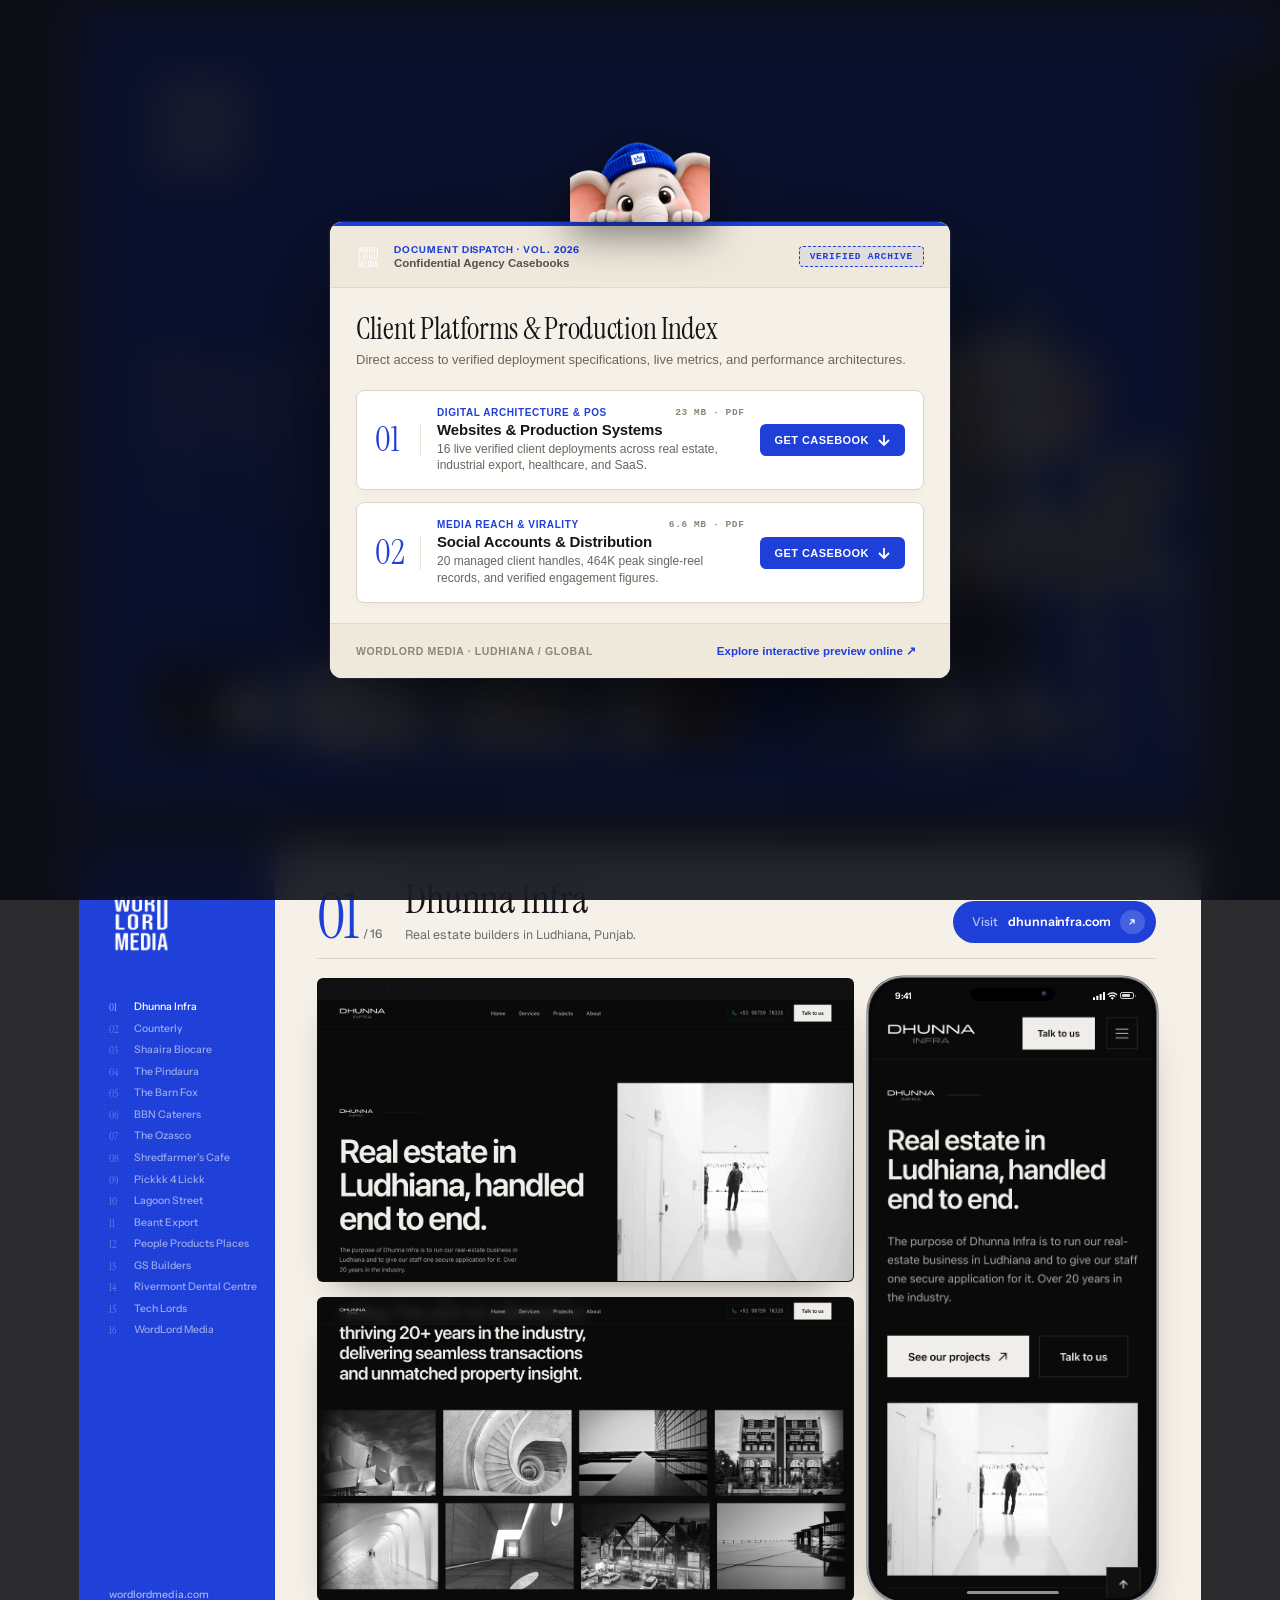
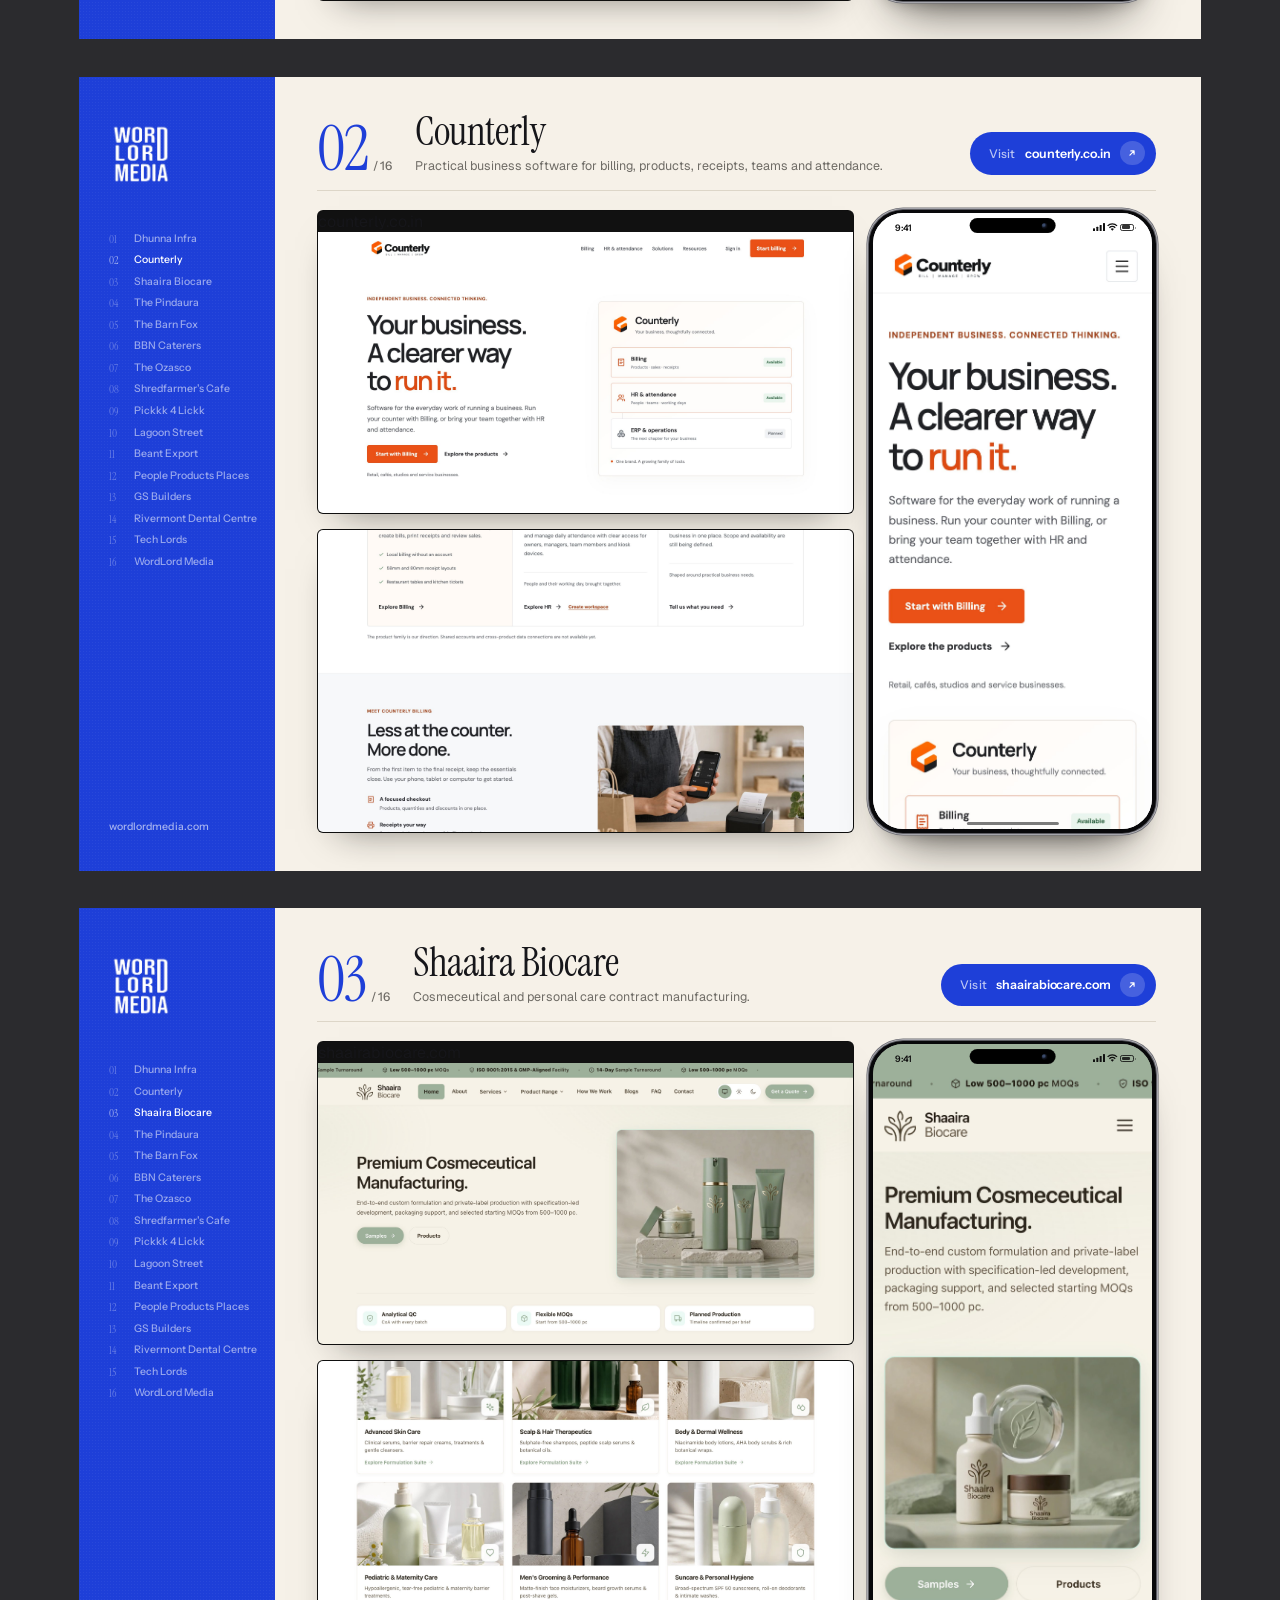
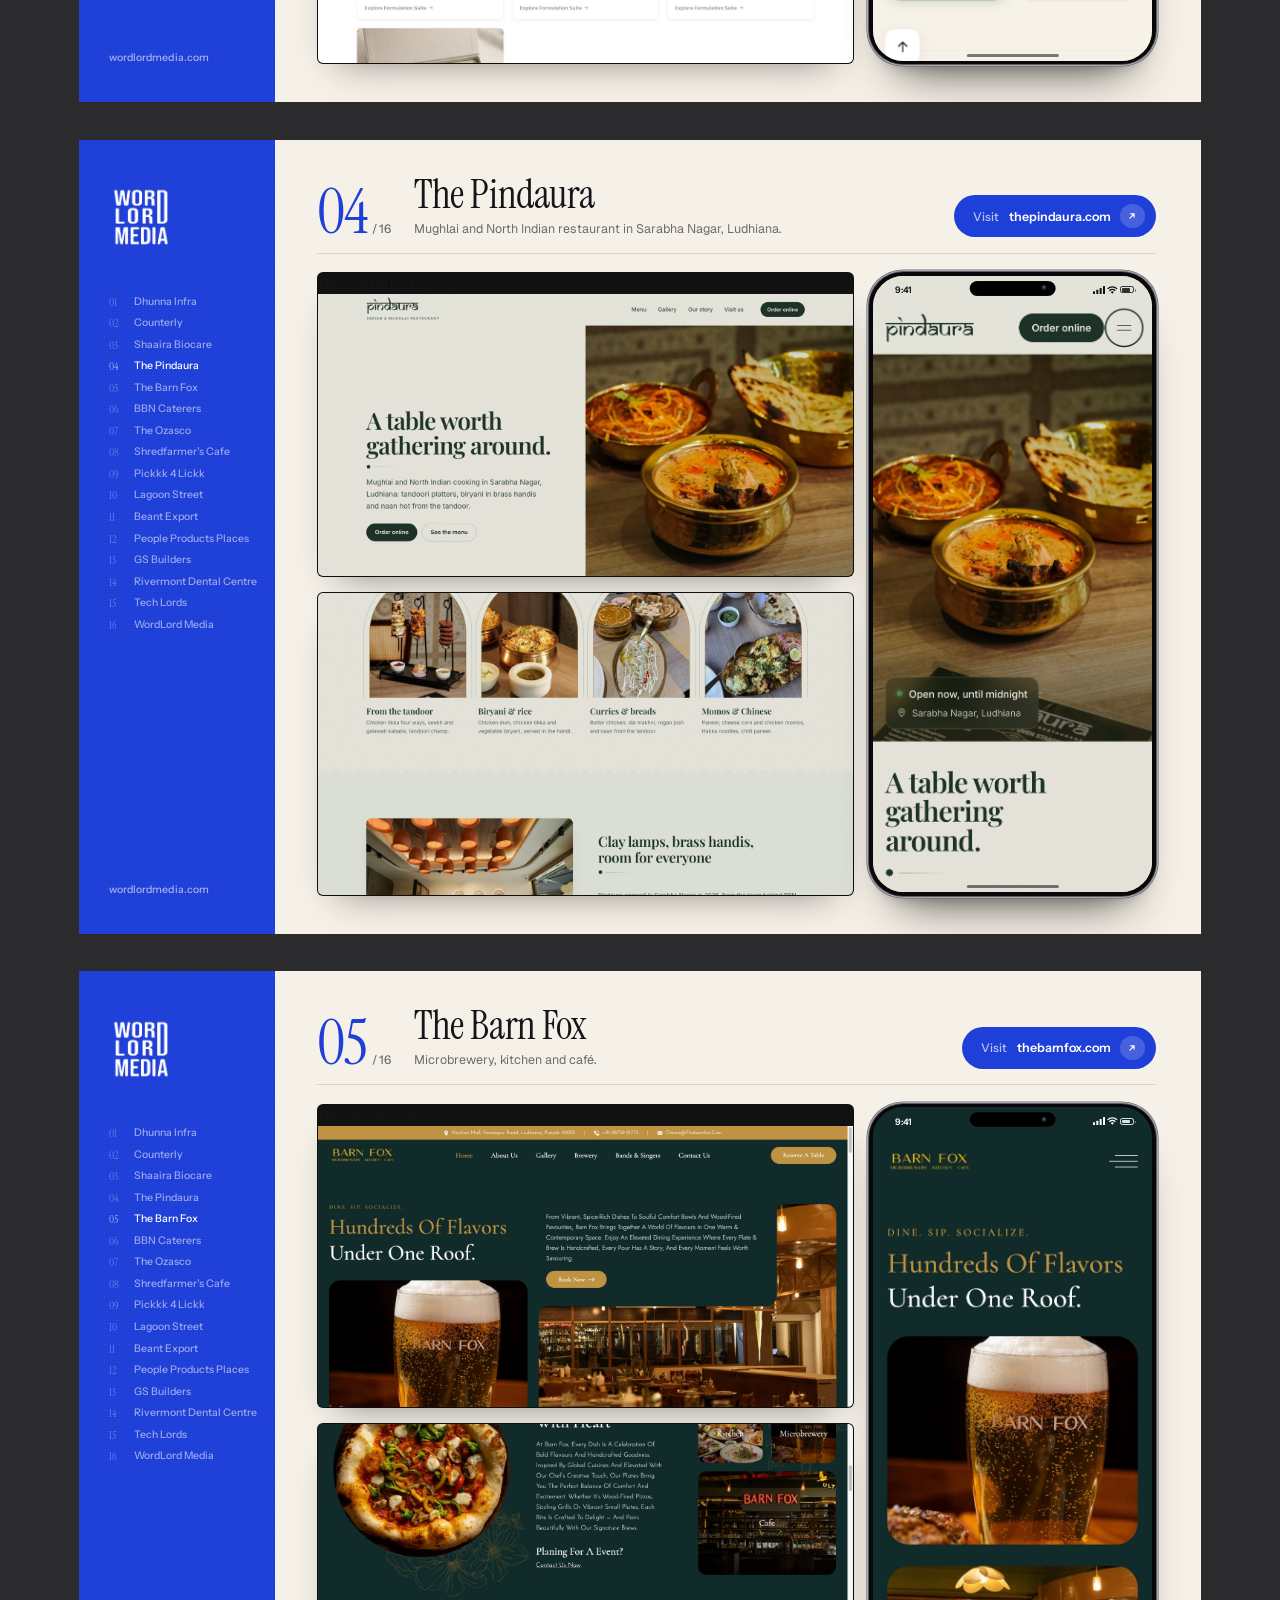
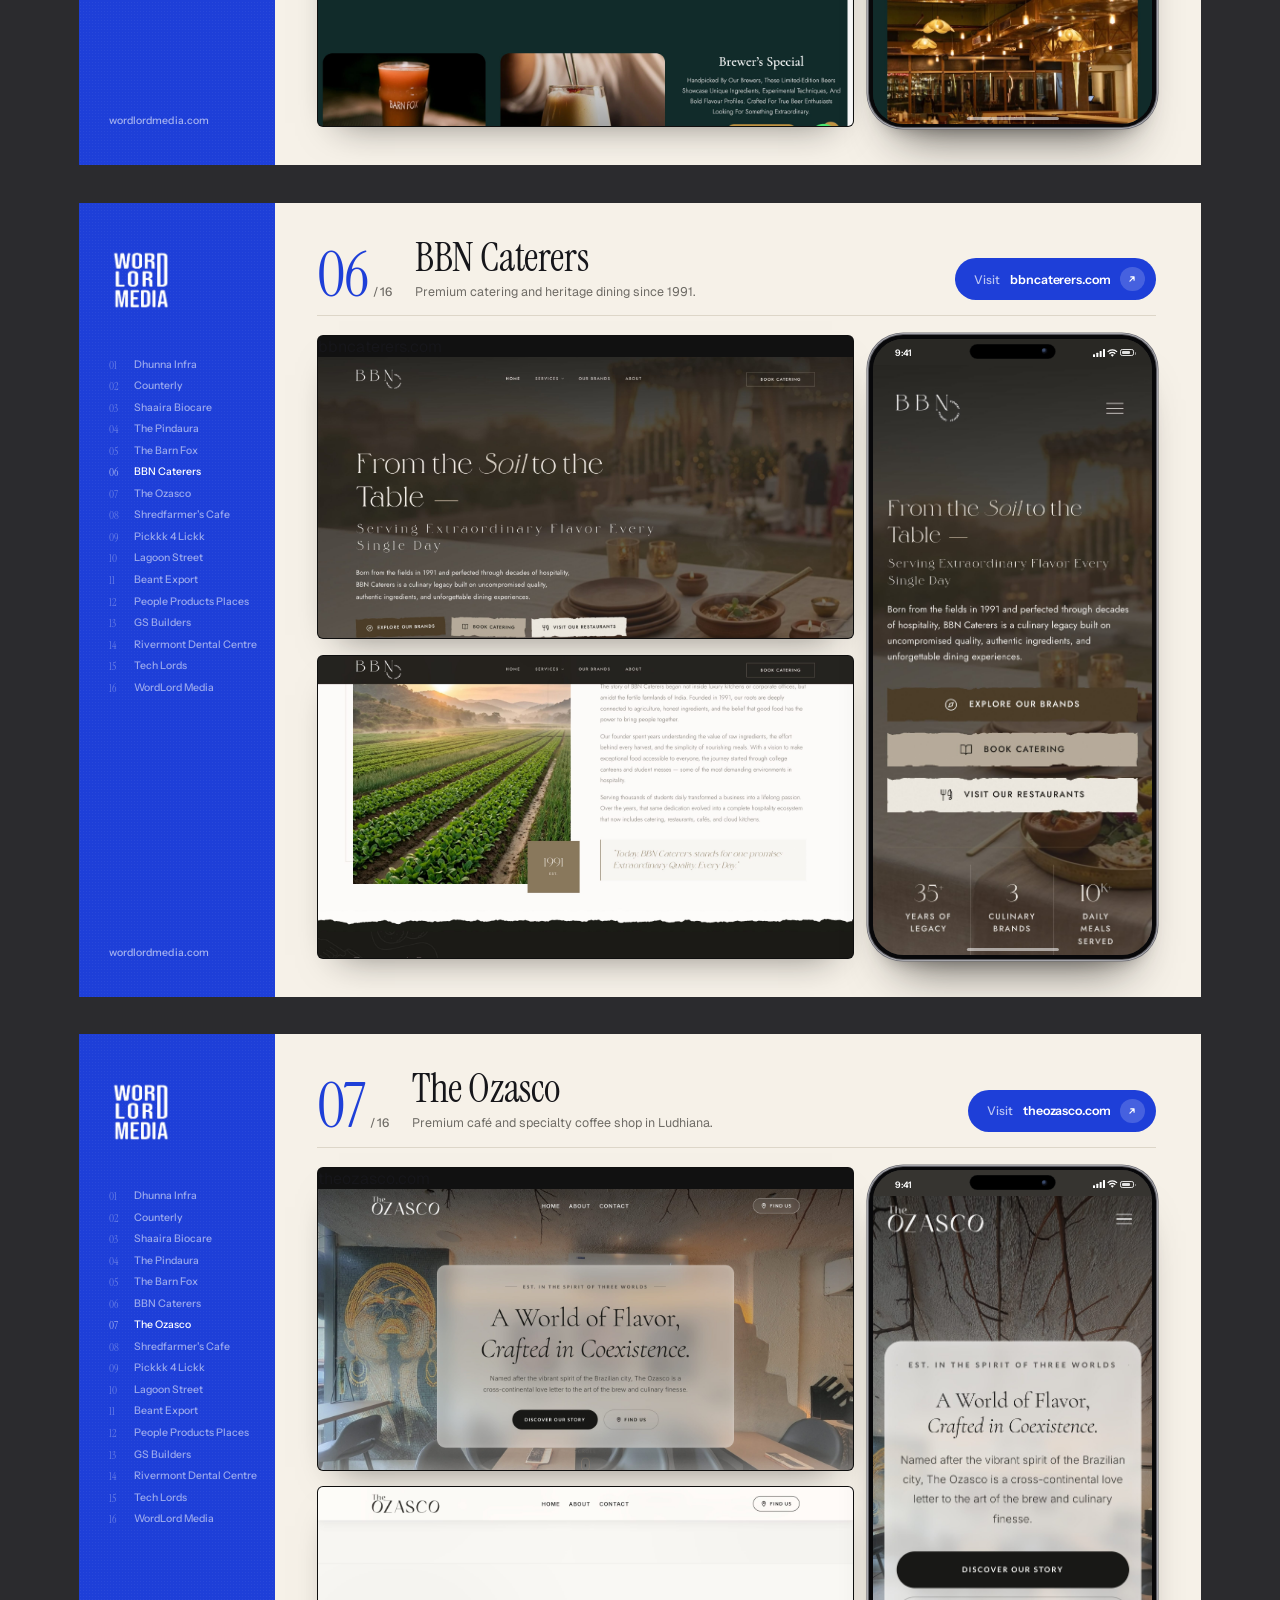
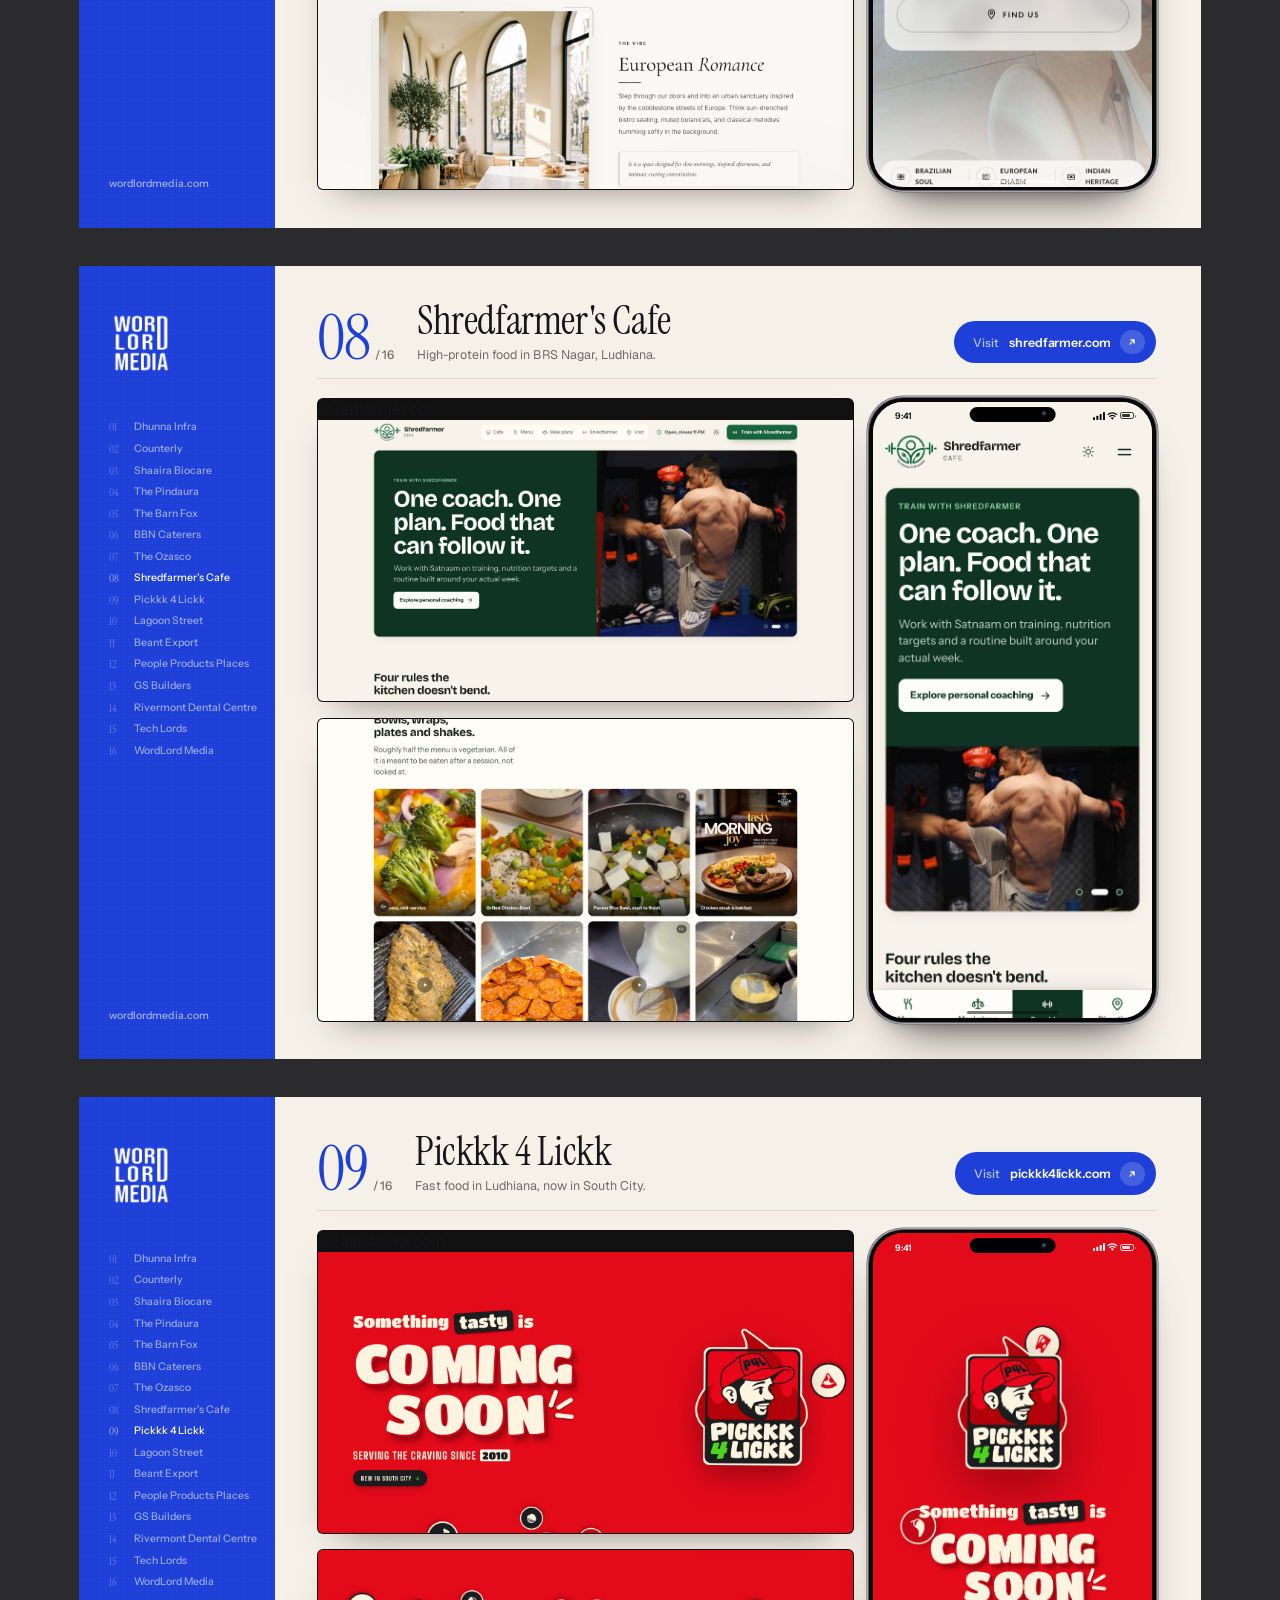
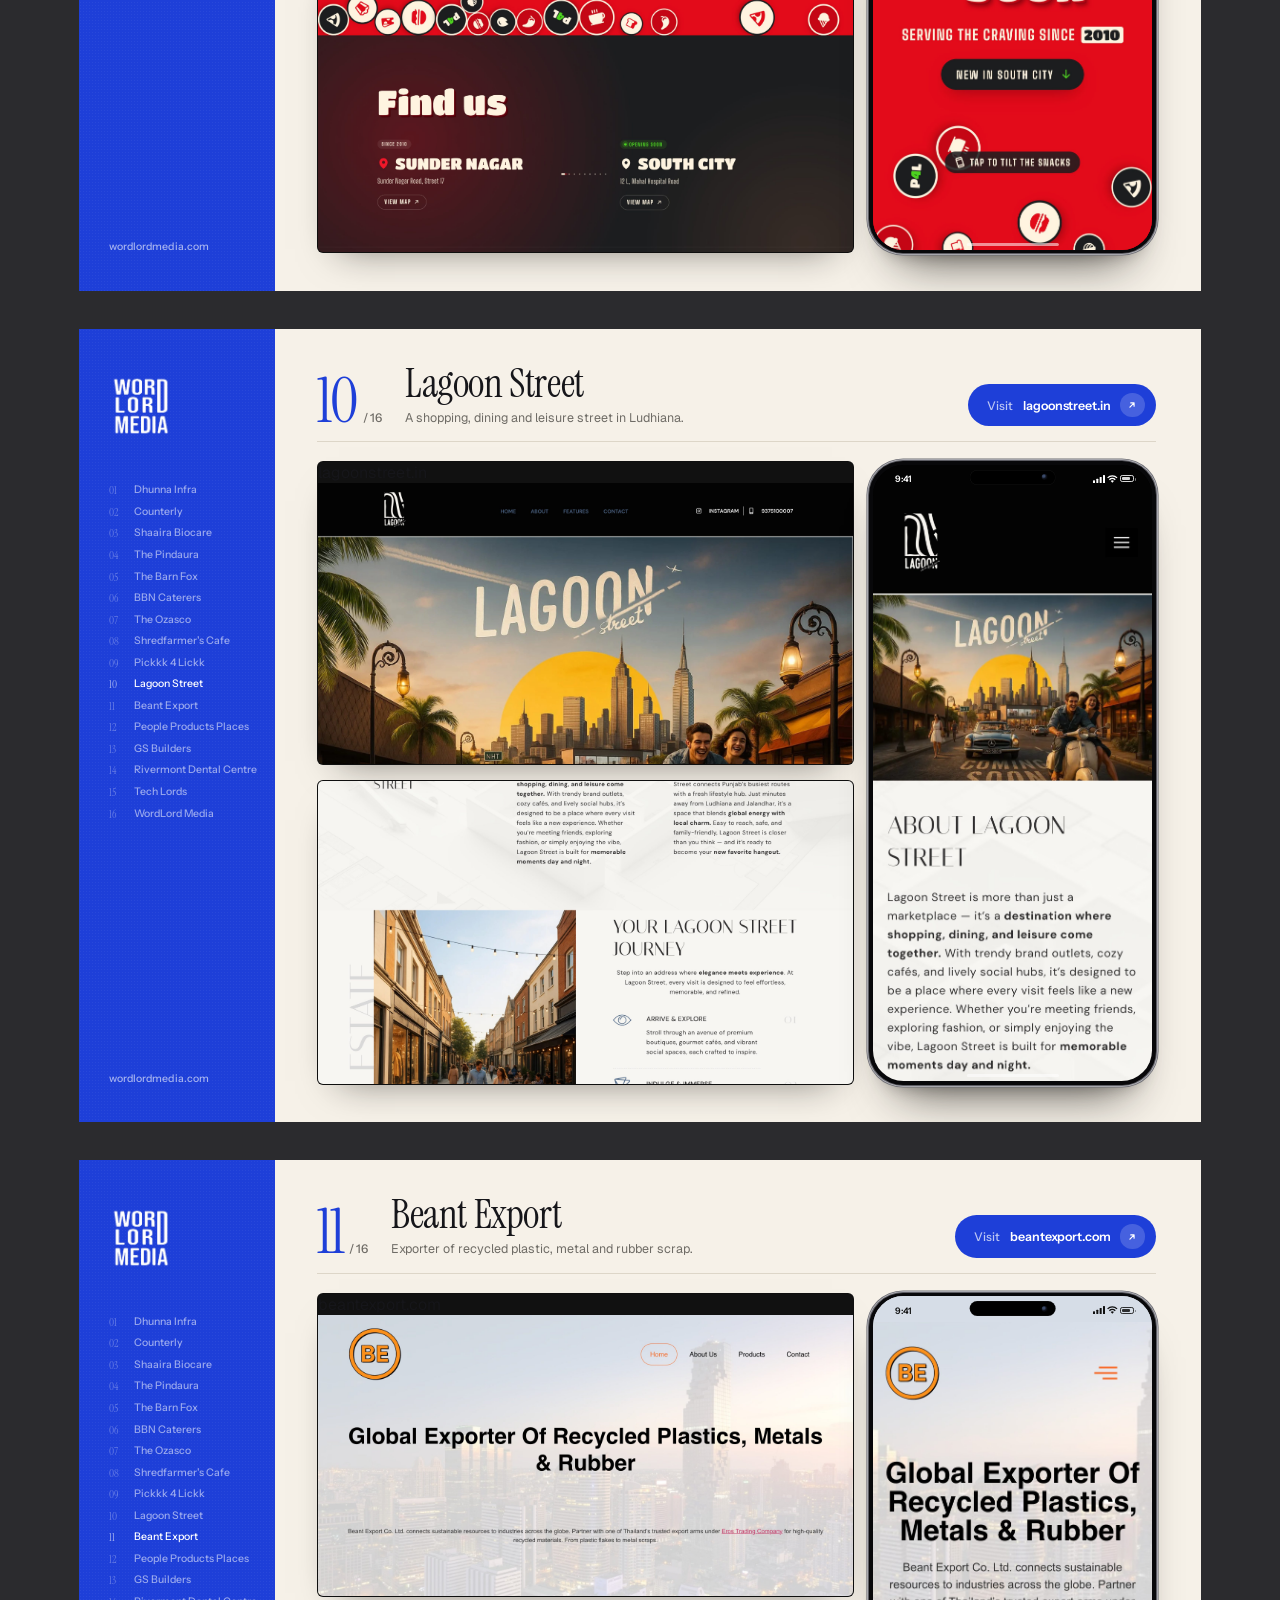
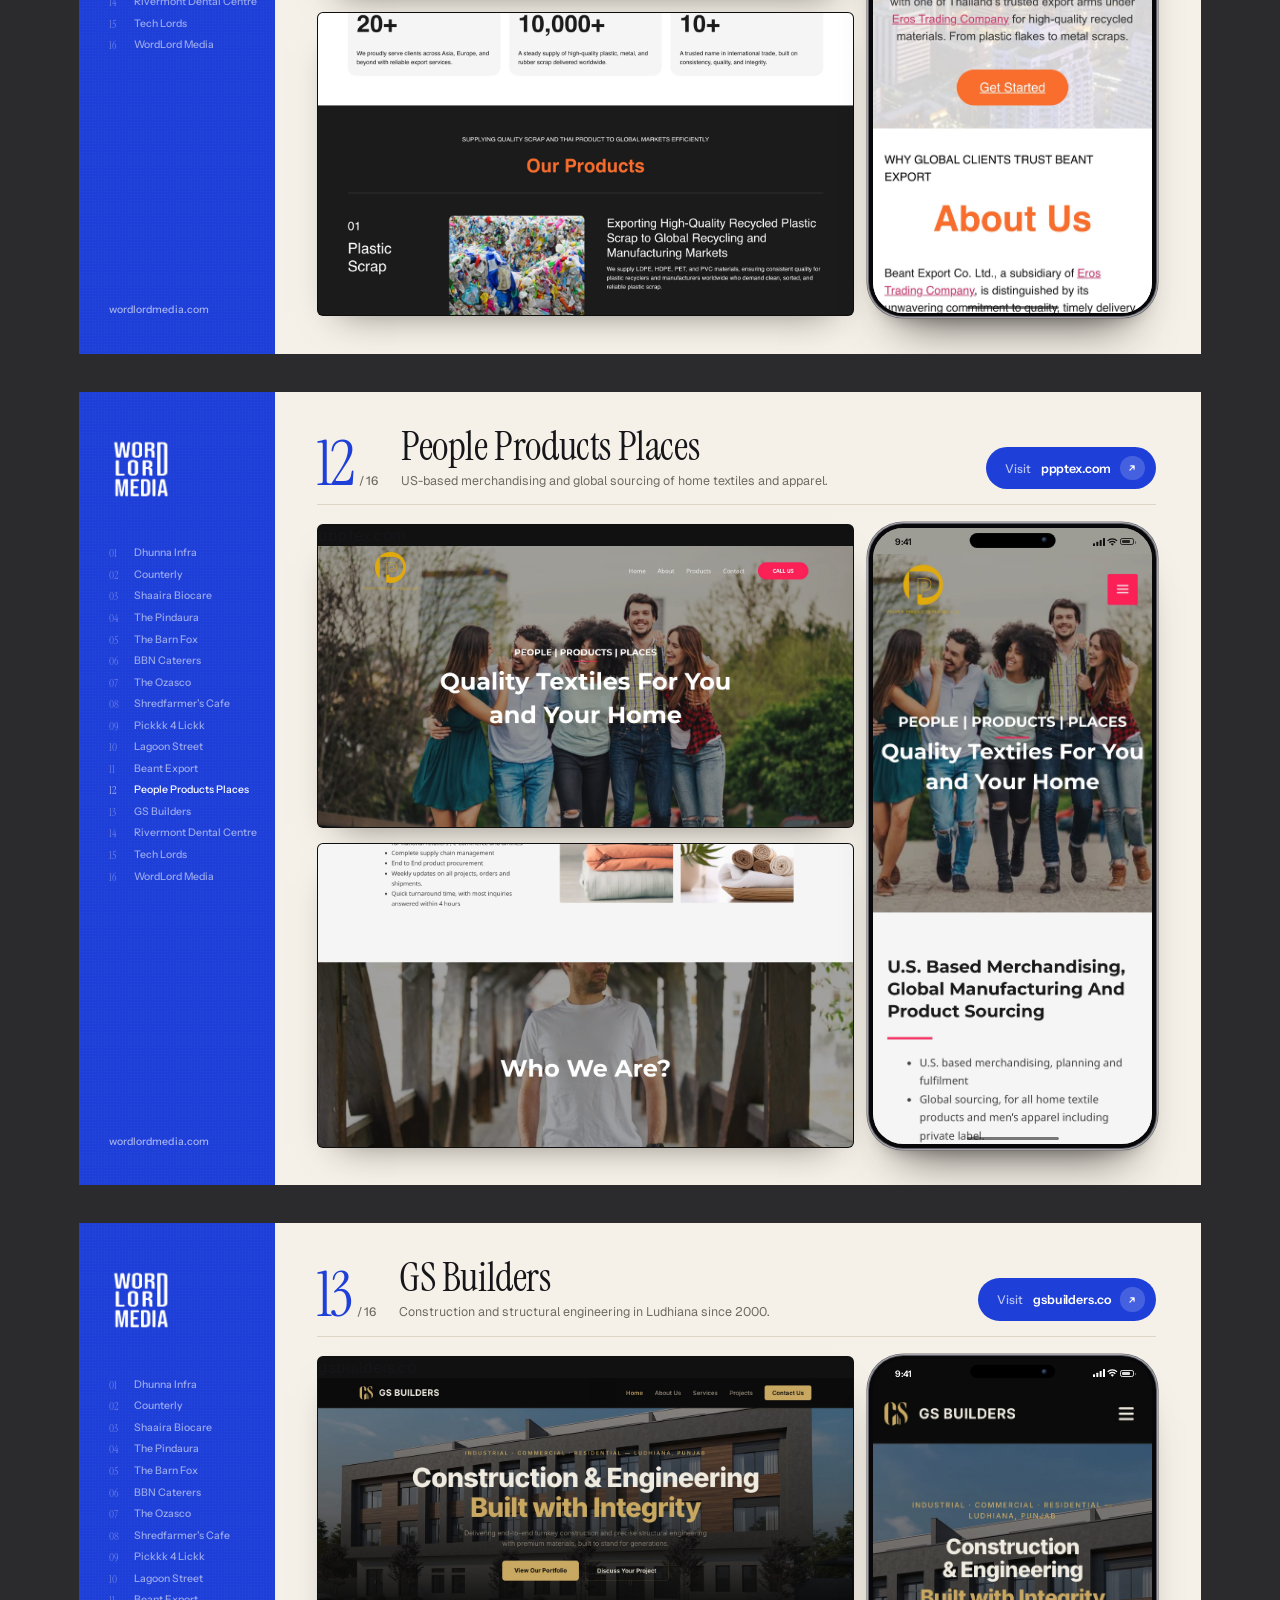
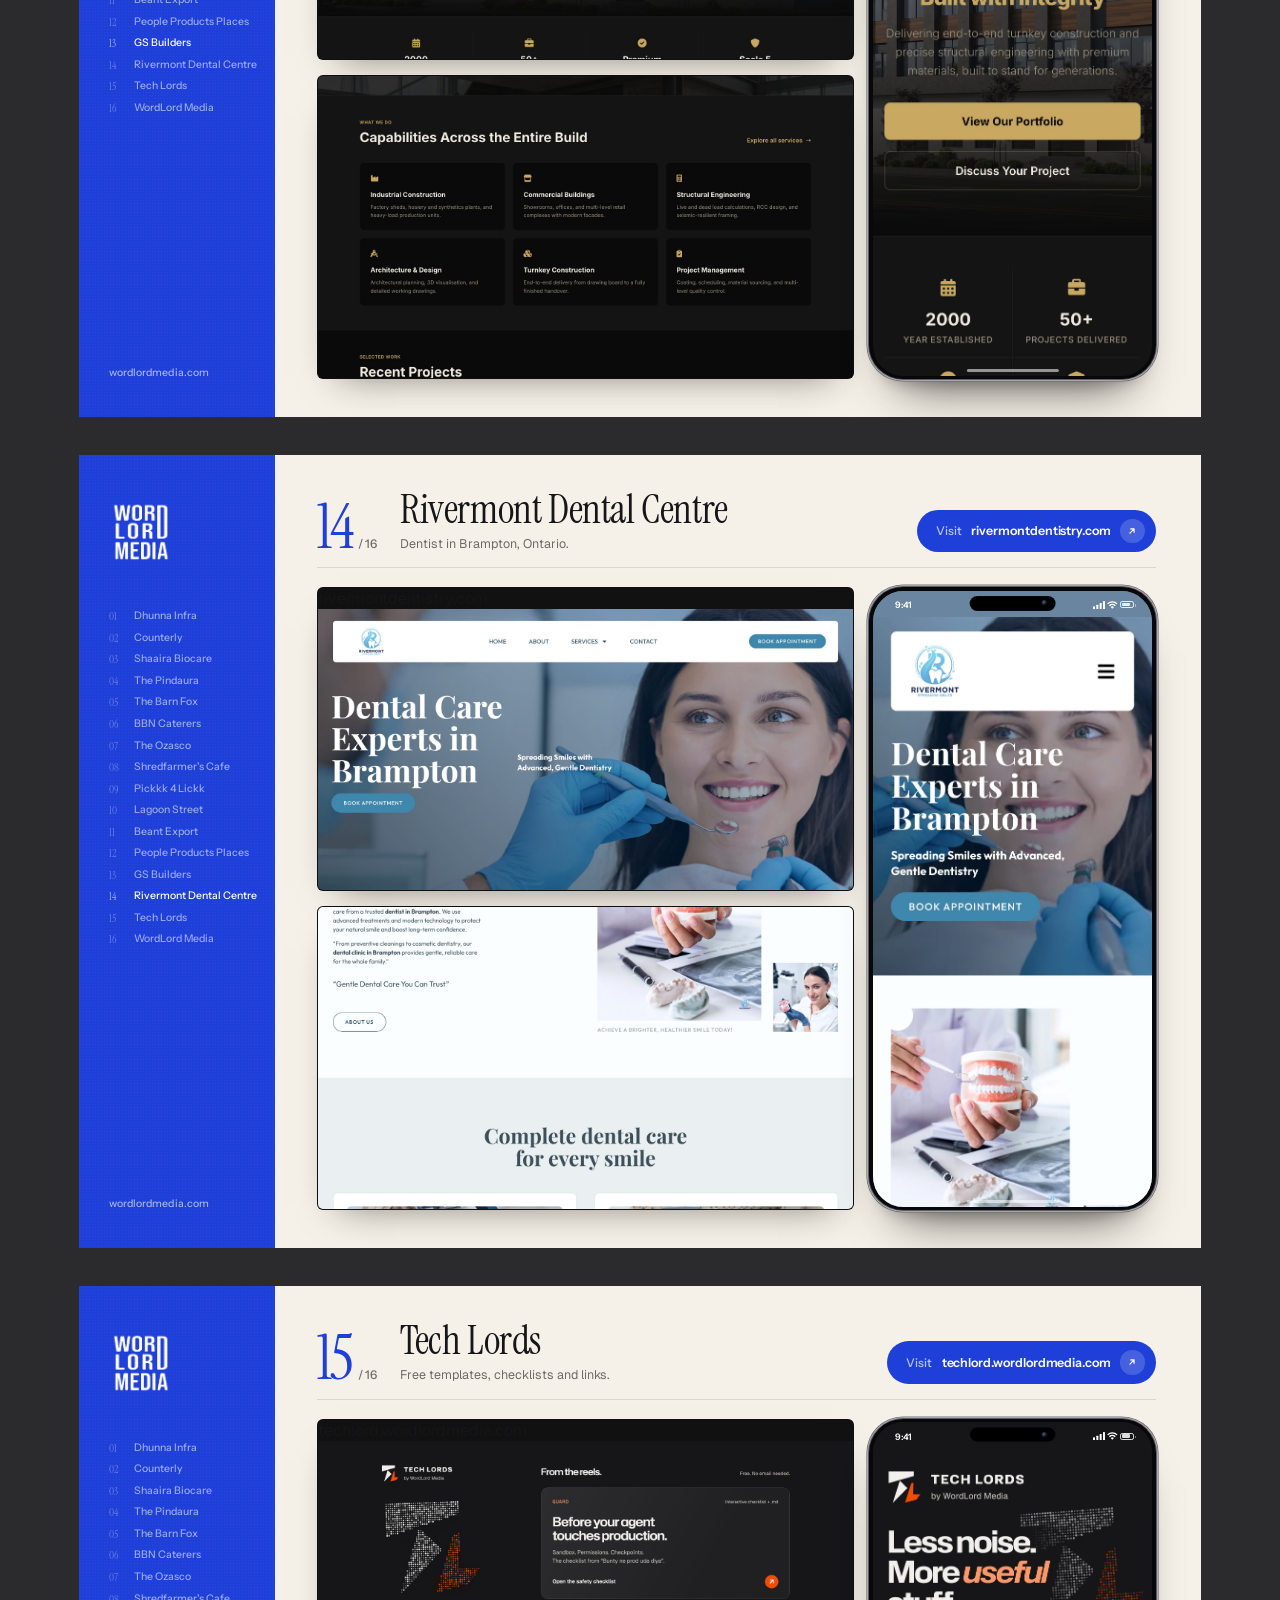
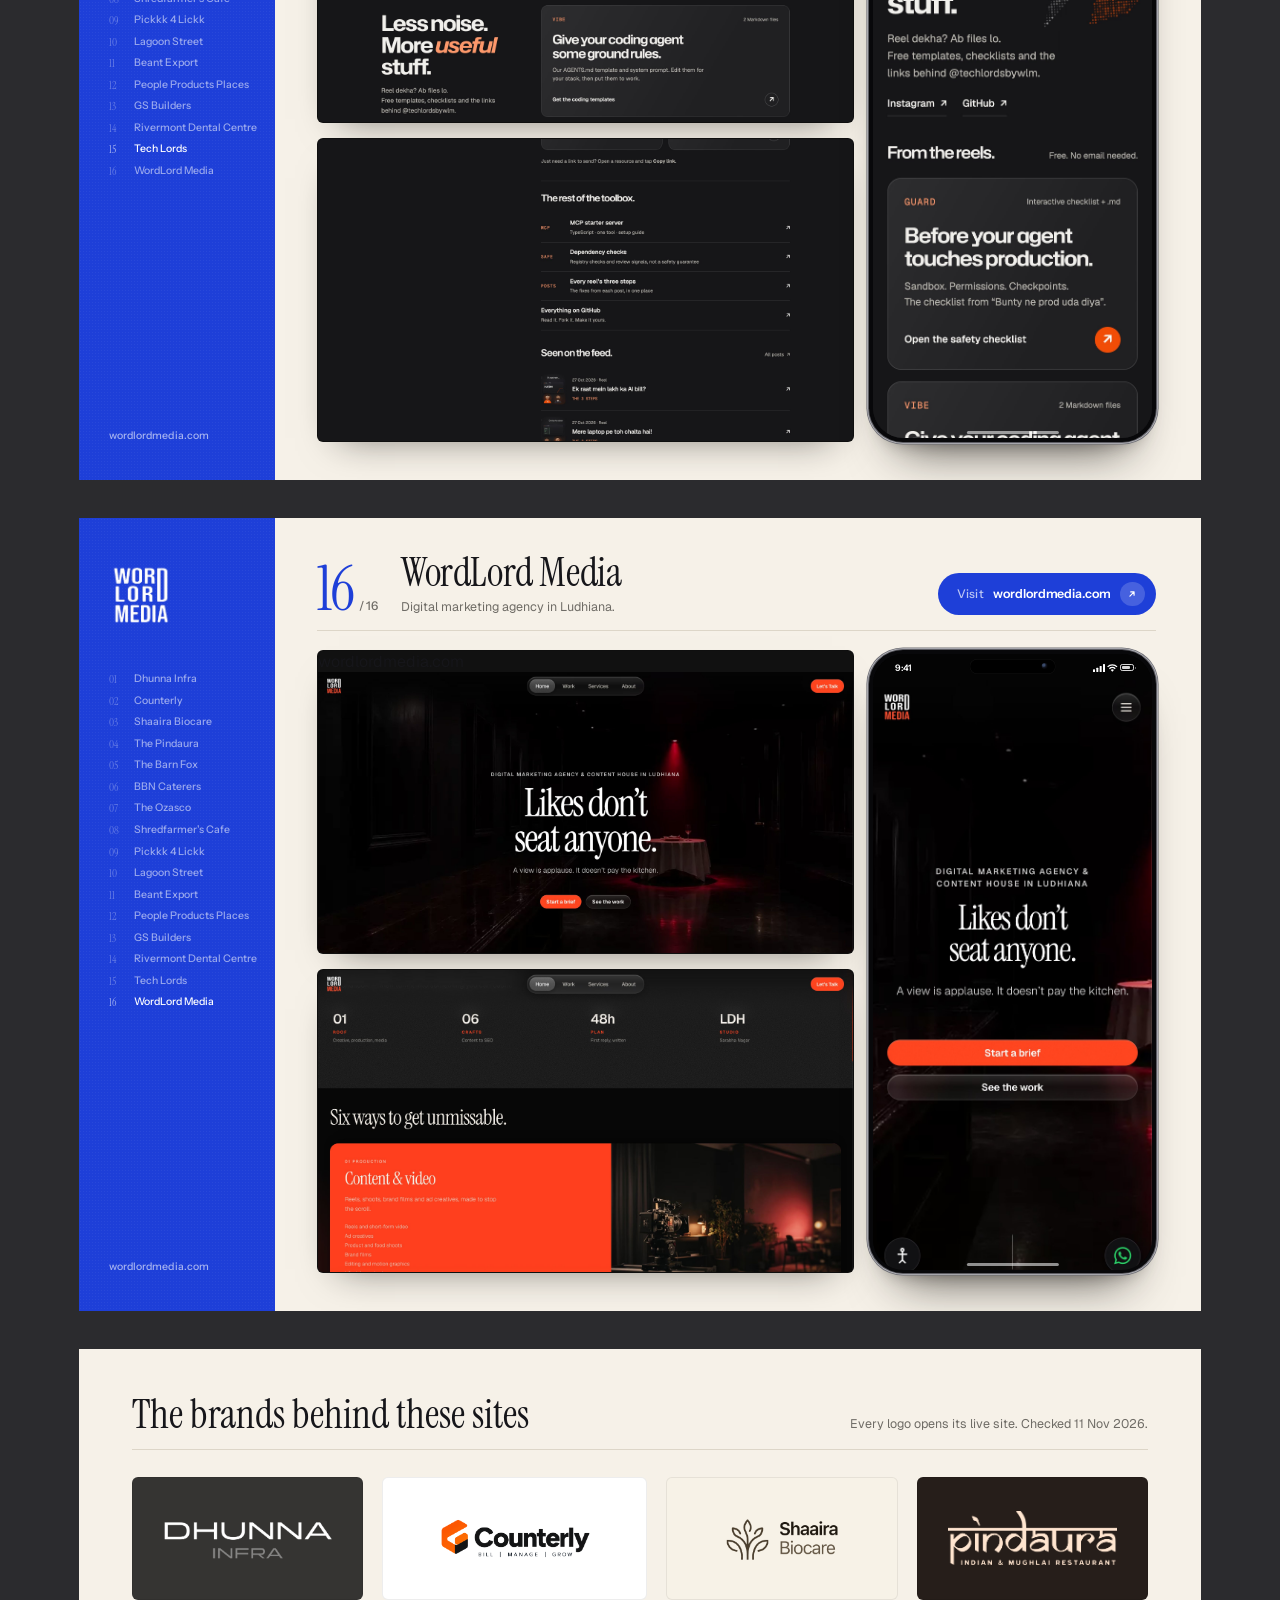
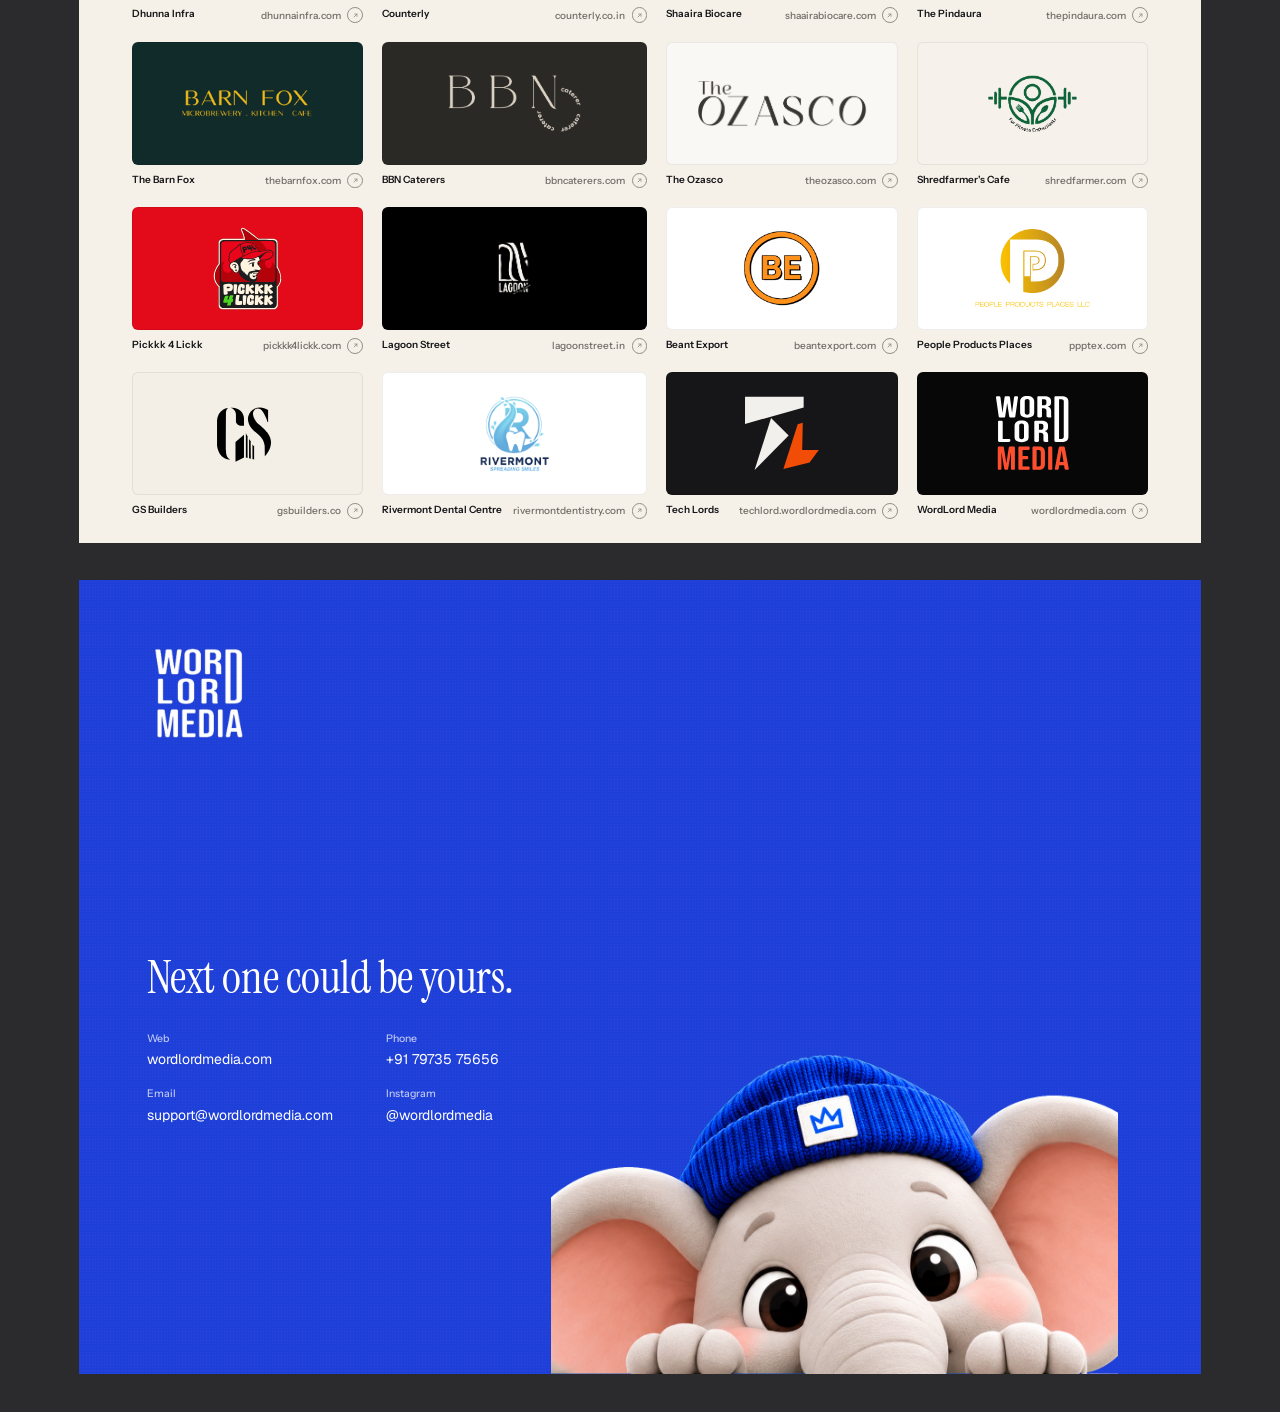
==== commit ac432519: "style: replace generic popup with editorial document dispatch ticket" ====
--- a/public/index.html
+++ b/public/index.html
@@ -455,43 +455,76 @@
   <div><dt class="mono">Email</dt><dd><a href="mailto:support@wordlordmedia.com">support@wordlordmedia.com</a></dd></div>
   <div><dt class="mono">Instagram</dt><dd><a href="https://instagram.com/wordlordmedia">@wordlordmedia</a></dd></div></dl></div>
 </section><script src="studio.js"></script>
-<!-- WordLord Download Gateway Modal -->
+
+
+<!-- WordLord Editorial Dispatch Modal -->
 <div id="wl-download-overlay" class="wl-overlay noprint">
-  <div class="wl-modal">
-    <div class="wl-modal-badge">
-      <img src="assets/wl-logo.png" alt="WordLord Media" class="wl-modal-logo">
-      <span>Official Casebook & Index</span>
+  <div class="wl-ticket-wrap">
+    
+    <!-- Tactile Elephant Peeking over the Ticket Header -->
+    <div class="wl-ticket-mascot">
+      <img src="assets/mascot/elephant-peek-clean.png" alt="WordLord Mascot">
     </div>
-    <h2>Download WordLord Media Portfolio</h2>
-    <p>Get the verified offline PDF casebook containing live platform architectures, metrics, and case studies.</p>
-    
-    <div class="wl-cards">
-      <a href="WordLord_Websites_Portfolio.pdf" download="WordLord_Websites_Portfolio.pdf" class="wl-dl-card">
-        <div class="wl-card-icon">
-          <svg viewBox="0 0 24 24" width="22" height="22" fill="none" stroke="currentColor" stroke-width="2"><path d="M4 17v2a2 2 0 0 0 2 2h12a2 2 0 0 0 2-2v-2M7 11l5 5 5-5M12 4v12"/></svg>
+
+    <div class="wl-ticket">
+      <header class="wl-ticket-head">
+        <div class="wl-ticket-brand">
+          <img src="assets/wl-logo.png" alt="WordLord Media" class="wl-tk-logo">
+          <div class="wl-tk-meta">
+            <span class="wl-tk-series">DOCUMENT DISPATCH · VOL. 2026</span>
+            <span class="wl-tk-title">Confidential Agency Casebooks</span>
+          </div>
         </div>
-        <div class="wl-card-info">
-          <b>Websites & Platforms PDF</b>
-          <span>16 Verified Live Deployments · 23 MB</span>
+        <div class="wl-tk-stamp">VERIFIED ARCHIVE</div>
+      </header>
+
+      <div class="wl-ticket-body">
+        <h2 class="wl-tk-headline">Client Platforms & Production Index</h2>
+        <p class="wl-tk-sub">Direct access to verified deployment specifications, live metrics, and performance architectures.</p>
+        
+        <div class="wl-dockets">
+          <!-- Docket 1: Websites -->
+          <a href="WordLord_Websites_Portfolio.pdf" download="WordLord_Websites_Portfolio.pdf" class="wl-docket">
+            <div class="wl-dk-num">01</div>
+            <div class="wl-dk-content">
+              <div class="wl-dk-top">
+                <span class="wl-dk-tag">DIGITAL ARCHITECTURE & POS</span>
+                <span class="wl-dk-weight">23 MB · PDF</span>
+              </div>
+              <h3 class="wl-dk-name">Websites & Production Systems</h3>
+              <p class="wl-dk-desc">16 live verified client deployments across real estate, industrial export, healthcare, and SaaS.</p>
+            </div>
+            <div class="wl-dk-action">
+              <span>GET CASEBOOK</span>
+              <i><svg viewBox="0 0 14 14" width="14" height="14" fill="none" stroke="currentColor" stroke-width="1.8"><path d="M7 2v10M2 7l5 5 5-5"/></svg></i>
+            </div>
+          </a>
+
+          <!-- Docket 2: Social Media -->
+          <a href="WordLord_Social_Portfolio.pdf" download="WordLord_Social_Portfolio.pdf" class="wl-docket">
+            <div class="wl-dk-num">02</div>
+            <div class="wl-dk-content">
+              <div class="wl-dk-top">
+                <span class="wl-dk-tag">MEDIA REACH & VIRALITY</span>
+                <span class="wl-dk-weight">6.6 MB · PDF</span>
+              </div>
+              <h3 class="wl-dk-name">Social Accounts & Distribution</h3>
+              <p class="wl-dk-desc">20 managed client handles, 464K peak single-reel records, and verified engagement figures.</p>
+            </div>
+            <div class="wl-dk-action">
+              <span>GET CASEBOOK</span>
+              <i><svg viewBox="0 0 14 14" width="14" height="14" fill="none" stroke="currentColor" stroke-width="1.8"><path d="M7 2v10M2 7l5 5 5-5"/></svg></i>
+            </div>
+          </a>
         </div>
-        <span class="wl-btn-arrow">Download ↗</span>
-      </a>
-
-      <a href="WordLord_Social_Portfolio.pdf" download="WordLord_Social_Portfolio.pdf" class="wl-dl-card">
-        <div class="wl-card-icon">
-          <svg viewBox="0 0 24 24" width="22" height="22" fill="none" stroke="currentColor" stroke-width="2"><path d="M4 17v2a2 2 0 0 0 2 2h12a2 2 0 0 0 2-2v-2M7 11l5 5 5-5M12 4v12"/></svg>
+      </div>
+
+      <footer class="wl-ticket-foot">
+        <div class="wl-foot-left">
+          <span>WORDLORD MEDIA · LUDHIANA / GLOBAL</span>
         </div>
-        <div class="wl-card-info">
-          <b>Social Media & Growth PDF</b>
-          <span>20 Managed Accounts & Case Studies · 6.6 MB</span>
-        </div>
-        <span class="wl-btn-arrow">Download ↗</span>
-      </a>
-    </div>
-
-    <div class="wl-modal-footer">
-      <button type="button" id="wl-dismiss-btn" class="wl-dismiss-btn">Continue to live interactive preview ›</button>
-      <span class="wl-legal">WordLord Media · Verified Index · Confidential</span>
+        <button type="button" id="wl-dismiss-btn" class="wl-peek-btn">Explore interactive preview online ↗</button>
+      </footer>
     </div>
   </div>
 </div>
@@ -500,144 +533,239 @@
 .wl-overlay {
   position: fixed;
   inset: 0;
-  z-index: 99999;
-  background: rgba(8, 10, 18, 0.88);
-  backdrop-filter: blur(16px);
-  -webkit-backdrop-filter: blur(16px);
+  z-index: 999999;
+  background: rgba(9, 11, 20, 0.88);
+  backdrop-filter: blur(20px);
+  -webkit-backdrop-filter: blur(20px);
   display: flex;
   align-items: center;
   justify-content: center;
-  padding: 20px;
-  animation: wlFadeIn 0.35s ease-out forwards;
-}
-.wl-modal {
-  background: #0f121d;
-  border: 1px solid rgba(255, 255, 255, 0.12);
-  border-radius: 20px;
-  max-width: 540px;
+  padding: 30px 16px;
+  animation: wlFadeIn 0.3s cubic-bezier(0.16, 1, 0.3, 1) forwards;
+}
+.wl-ticket-wrap {
+  position: relative;
+  max-width: 620px;
   width: 100%;
-  padding: 36px 32px 28px;
-  box-shadow: 0 30px 60px -15px rgba(0, 0, 0, 0.8), 0 0 80px rgba(30, 63, 216, 0.18);
-  text-align: center;
-  color: #fff;
+}
+.wl-ticket-mascot {
+  position: absolute;
+  top: -82px;
+  left: 50%;
+  transform: translateX(-50%);
+  width: 140px;
+  z-index: 10;
+  pointer-events: none;
+  filter: drop-shadow(0 12px 20px rgba(0, 0, 0, 0.5));
+}
+.wl-ticket-mascot img {
+  width: 100%;
+  height: auto;
+  display: block;
+}
+.wl-ticket {
+  position: relative;
+  z-index: 5;
+  background: #f6f1e8;
+  color: #16161a;
+  border-radius: 12px;
+  box-shadow: 0 40px 100px -20px rgba(0, 0, 0, 0.9), 0 0 0 1px rgba(255, 255, 255, 0.1);
+  overflow: hidden;
   font-family: -apple-system, BlinkMacSystemFont, "Segoe UI", Roboto, sans-serif;
-  position: relative;
-}
-.wl-modal-badge {
+}
+.wl-ticket::before {
+  content: "";
+  position: absolute;
+  top: 0;
+  left: 0;
+  right: 0;
+  height: 4px;
+  background: #1E3FD8;
+}
+.wl-ticket-head {
+  padding: 22px 26px 18px;
+  display: flex;
+  justify-content: space-between;
+  align-items: center;
+  border-bottom: 1px solid #e2dac9;
+  background: #efe8dc;
+}
+.wl-ticket-brand {
+  display: flex;
+  align-items: center;
+  gap: 14px;
+}
+.wl-tk-logo {
+  height: 24px;
+  width: auto;
+}
+.wl-tk-meta {
+  display: flex;
+  flex-direction: column;
+  gap: 2px;
+}
+.wl-tk-series {
+  font-family: "Instrument Sans", -apple-system, sans-serif;
+  font-size: 9.5px;
+  letter-spacing: 0.1em;
+  font-weight: 700;
+  color: #1E3FD8;
+}
+.wl-tk-title {
+  font-size: 11.5px;
+  font-weight: 600;
+  color: #55524c;
+}
+.wl-tk-stamp {
+  font-family: "Space Mono", monospace;
+  font-size: 9.5px;
+  font-weight: 700;
+  letter-spacing: 0.08em;
+  padding: 4px 10px;
+  border: 1px dashed #1E3FD8;
+  color: #1E3FD8;
+  border-radius: 4px;
+  background: rgba(30, 63, 216, 0.06);
+}
+.wl-ticket-body {
+  padding: 24px 26px 20px;
+}
+.wl-tk-headline {
+  font-family: "Instrument Serif", Georgia, serif;
+  font-size: 30px;
+  font-weight: 400;
+  line-height: 1.1;
+  letter-spacing: -0.01em;
+  color: #16161a;
+  margin-bottom: 6px;
+}
+.wl-tk-sub {
+  font-size: 13px;
+  color: #6a655c;
+  line-height: 1.45;
+  margin-bottom: 20px;
+}
+.wl-dockets {
+  display: flex;
+  flex-direction: column;
+  gap: 12px;
+}
+.wl-docket {
+  display: grid;
+  grid-template-columns: 46px 1fr auto;
+  align-items: center;
+  gap: 16px;
+  background: #ffffff;
+  border: 1px solid #ded5c2;
+  border-radius: 8px;
+  padding: 16px 18px;
+  text-decoration: none;
+  color: inherit;
+  transition: all 0.2s cubic-bezier(0.16, 1, 0.3, 1);
+  box-shadow: 0 4px 12px -4px rgba(20, 18, 14, 0.05);
+}
+.wl-docket:hover {
+  transform: translateY(-2px);
+  border-color: #1E3FD8;
+  box-shadow: 0 12px 28px -10px rgba(30, 63, 216, 0.22);
+}
+.wl-dk-num {
+  font-family: "Instrument Serif", Georgia, serif;
+  font-size: 34px;
+  line-height: 1;
+  color: #1E3FD8;
+  border-right: 1px solid #ebe4d5;
+  padding-right: 12px;
+}
+.wl-dk-content {
+  display: flex;
+  flex-direction: column;
+  gap: 3px;
+}
+.wl-dk-top {
+  display: flex;
+  justify-content: space-between;
+  align-items: center;
+  font-size: 10px;
+  letter-spacing: 0.06em;
+  font-weight: 600;
+}
+.wl-dk-tag {
+  color: #1E3FD8;
+}
+.wl-dk-weight {
+  color: #8c8577;
+  font-family: "Space Mono", monospace;
+  font-size: 9.5px;
+}
+.wl-dk-name {
+  font-size: 15px;
+  font-weight: 600;
+  color: #16161a;
+  letter-spacing: -0.01em;
+}
+.wl-dk-desc {
+  font-size: 12px;
+  color: #6a655c;
+  line-height: 1.35;
+}
+.wl-dk-action {
   display: inline-flex;
   align-items: center;
-  gap: 10px;
-  background: rgba(30, 63, 216, 0.25);
-  border: 1px solid rgba(30, 63, 216, 0.5);
-  padding: 6px 14px;
-  border-radius: 999px;
-  margin-bottom: 20px;
+  gap: 8px;
+  background: #1E3FD8;
+  color: #ffffff;
+  padding: 9px 14px;
+  border-radius: 6px;
   font-size: 11px;
   font-weight: 600;
   letter-spacing: 0.04em;
-  text-transform: uppercase;
-  color: #9cb4ff;
-}
-.wl-modal-logo {
-  height: 14px;
-  width: auto;
-}
-.wl-modal h2 {
-  font-family: "Instrument Serif", Georgia, serif;
-  font-size: 32px;
-  font-weight: 400;
-  line-height: 1.15;
-  margin-bottom: 10px;
-  letter-spacing: -0.01em;
-  color: #ffffff;
-}
-.wl-modal p {
-  font-size: 13.5px;
-  color: #98a1b3;
-  line-height: 1.5;
-  margin-bottom: 26px;
-}
-.wl-cards {
-  display: flex;
-  flex-direction: column;
-  gap: 12px;
-  margin-bottom: 24px;
-}
-.wl-dl-card {
-  display: flex;
-  align-items: center;
-  gap: 14px;
-  background: rgba(255, 255, 255, 0.04);
-  border: 1px solid rgba(255, 255, 255, 0.1);
-  padding: 14px 18px;
-  border-radius: 12px;
-  text-decoration: none;
-  color: #fff;
-  transition: all 0.2s ease;
-  text-align: left;
-}
-.wl-dl-card:hover {
-  background: rgba(30, 63, 216, 0.2);
-  border-color: #1E3FD8;
-  transform: translateY(-1px);
-}
-.wl-card-icon {
-  width: 40px;
-  height: 40px;
-  border-radius: 10px;
-  background: #1E3FD8;
+  transition: background 0.15s;
+}
+.wl-docket:hover .wl-dk-action {
+  background: #0f2bb5;
+}
+.wl-dk-action i {
   display: grid;
   place-items: center;
-  flex-shrink: 0;
-  color: #fff;
-}
-.wl-card-info {
-  flex: 1;
-}
-.wl-card-info b {
-  display: block;
-  font-size: 14px;
+}
+.wl-ticket-foot {
+  padding: 16px 26px;
+  background: #efe8dc;
+  border-top: 1px solid #e2dac9;
+  display: flex;
+  justify-content: space-between;
+  align-items: center;
+}
+.wl-foot-left {
+  font-size: 10.5px;
   font-weight: 600;
-  margin-bottom: 2px;
-}
-.wl-card-info span {
-  font-size: 11px;
-  color: #8a94a6;
-}
-.wl-btn-arrow {
-  font-size: 12px;
-  font-weight: 600;
-  color: #799aff;
-}
-.wl-modal-footer {
-  display: flex;
-  flex-direction: column;
-  align-items: center;
-  gap: 10px;
-  margin-top: 10px;
-}
-.wl-dismiss-btn {
+  color: #8c8577;
+  letter-spacing: 0.06em;
+}
+.wl-peek-btn {
   background: none;
   border: none;
-  color: #647087;
-  font-size: 12px;
+  font-size: 11.5px;
+  font-weight: 600;
+  color: #1E3FD8;
   cursor: pointer;
-  padding: 6px 12px;
-  transition: color 0.15s;
-}
-.wl-dismiss-btn:hover {
-  color: #c1cad9;
+  padding: 4px 8px;
+  border-radius: 4px;
+  transition: all 0.15s;
+}
+.wl-peek-btn:hover {
+  background: rgba(30, 63, 216, 0.08);
   text-decoration: underline;
 }
-.wl-legal {
-  font-size: 10px;
-  color: rgba(255, 255, 255, 0.25);
-  letter-spacing: 0.05em;
-  text-transform: uppercase;
-}
 @keyframes wlFadeIn {
-  from { opacity: 0; transform: scale(0.98); }
+  from { opacity: 0; transform: scale(0.97); }
   to { opacity: 1; transform: scale(1); }
+}
+@media (max-width: 600px) {
+  .wl-docket { grid-template-columns: 1fr; gap: 10px; }
+  .wl-dk-num { display: none; }
+  .wl-ticket-foot { flex-direction: column; gap: 8px; text-align: center; }
 }
 </style>
 
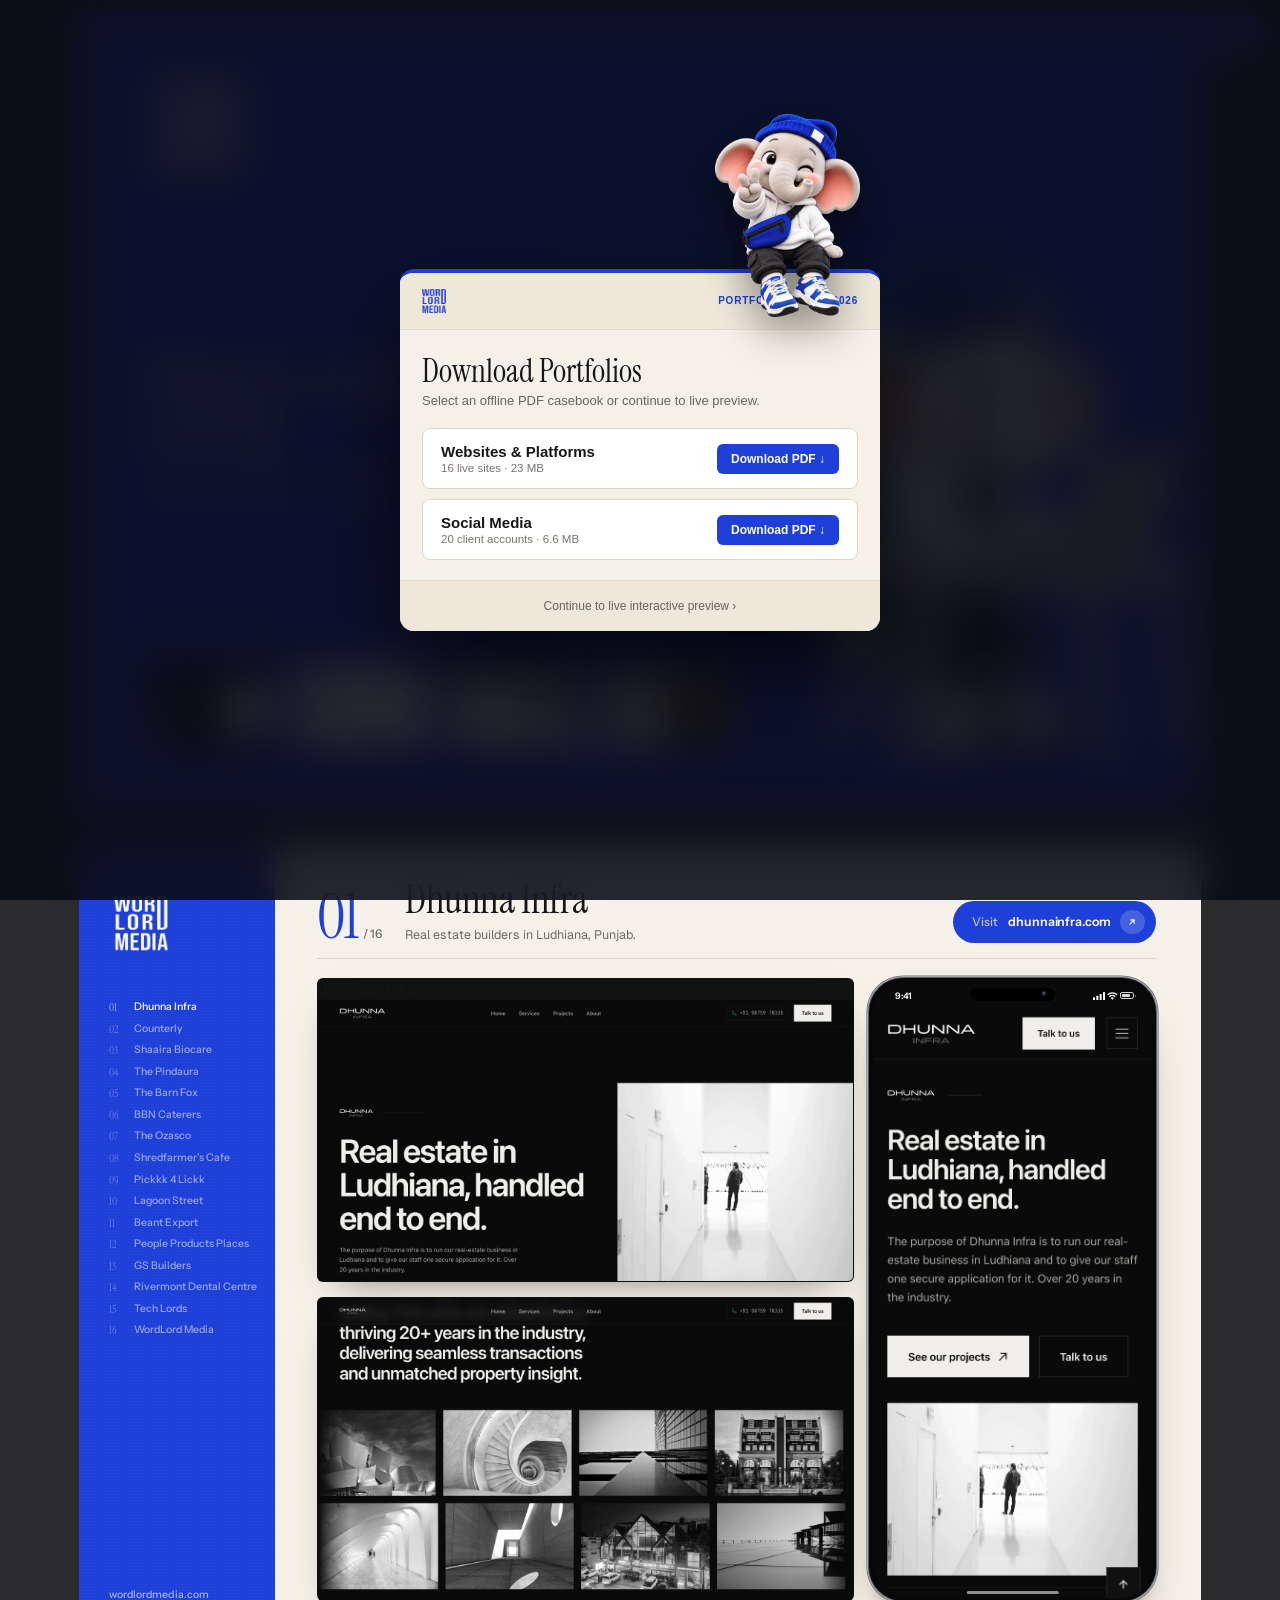
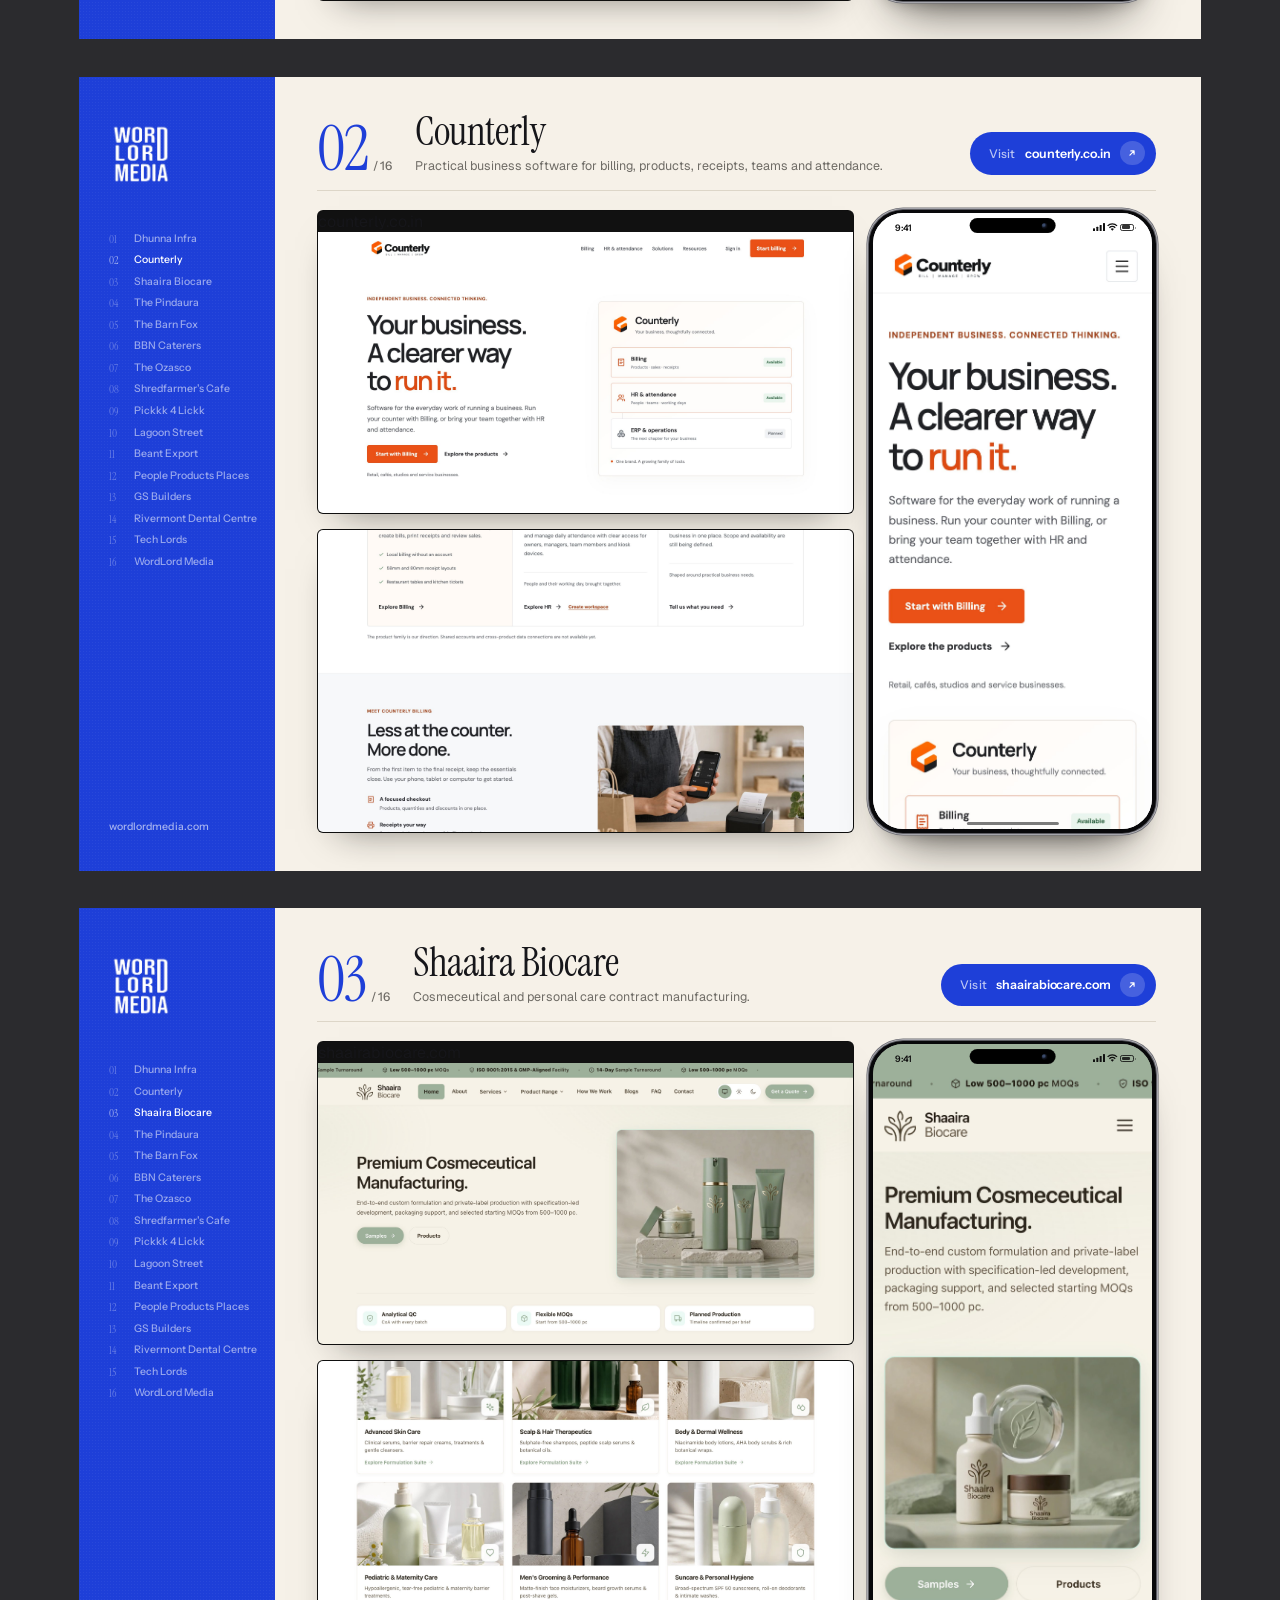
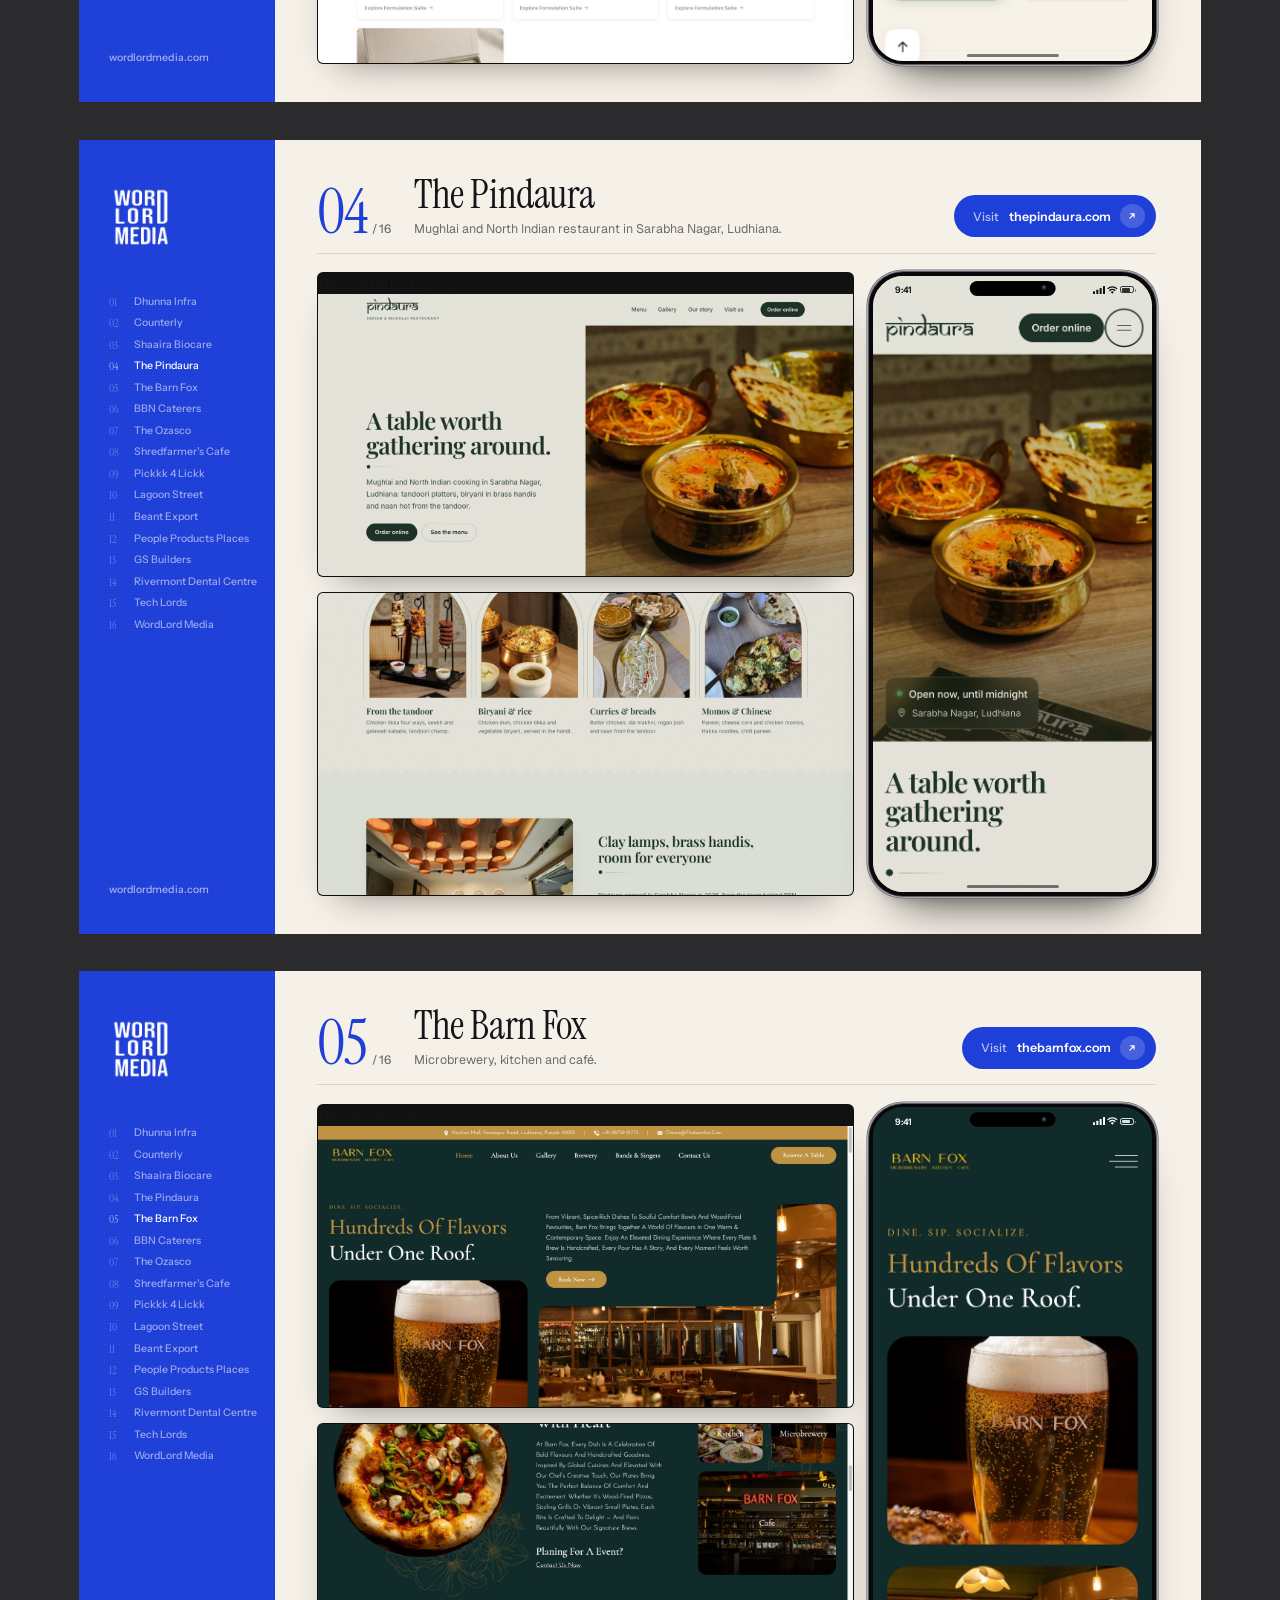
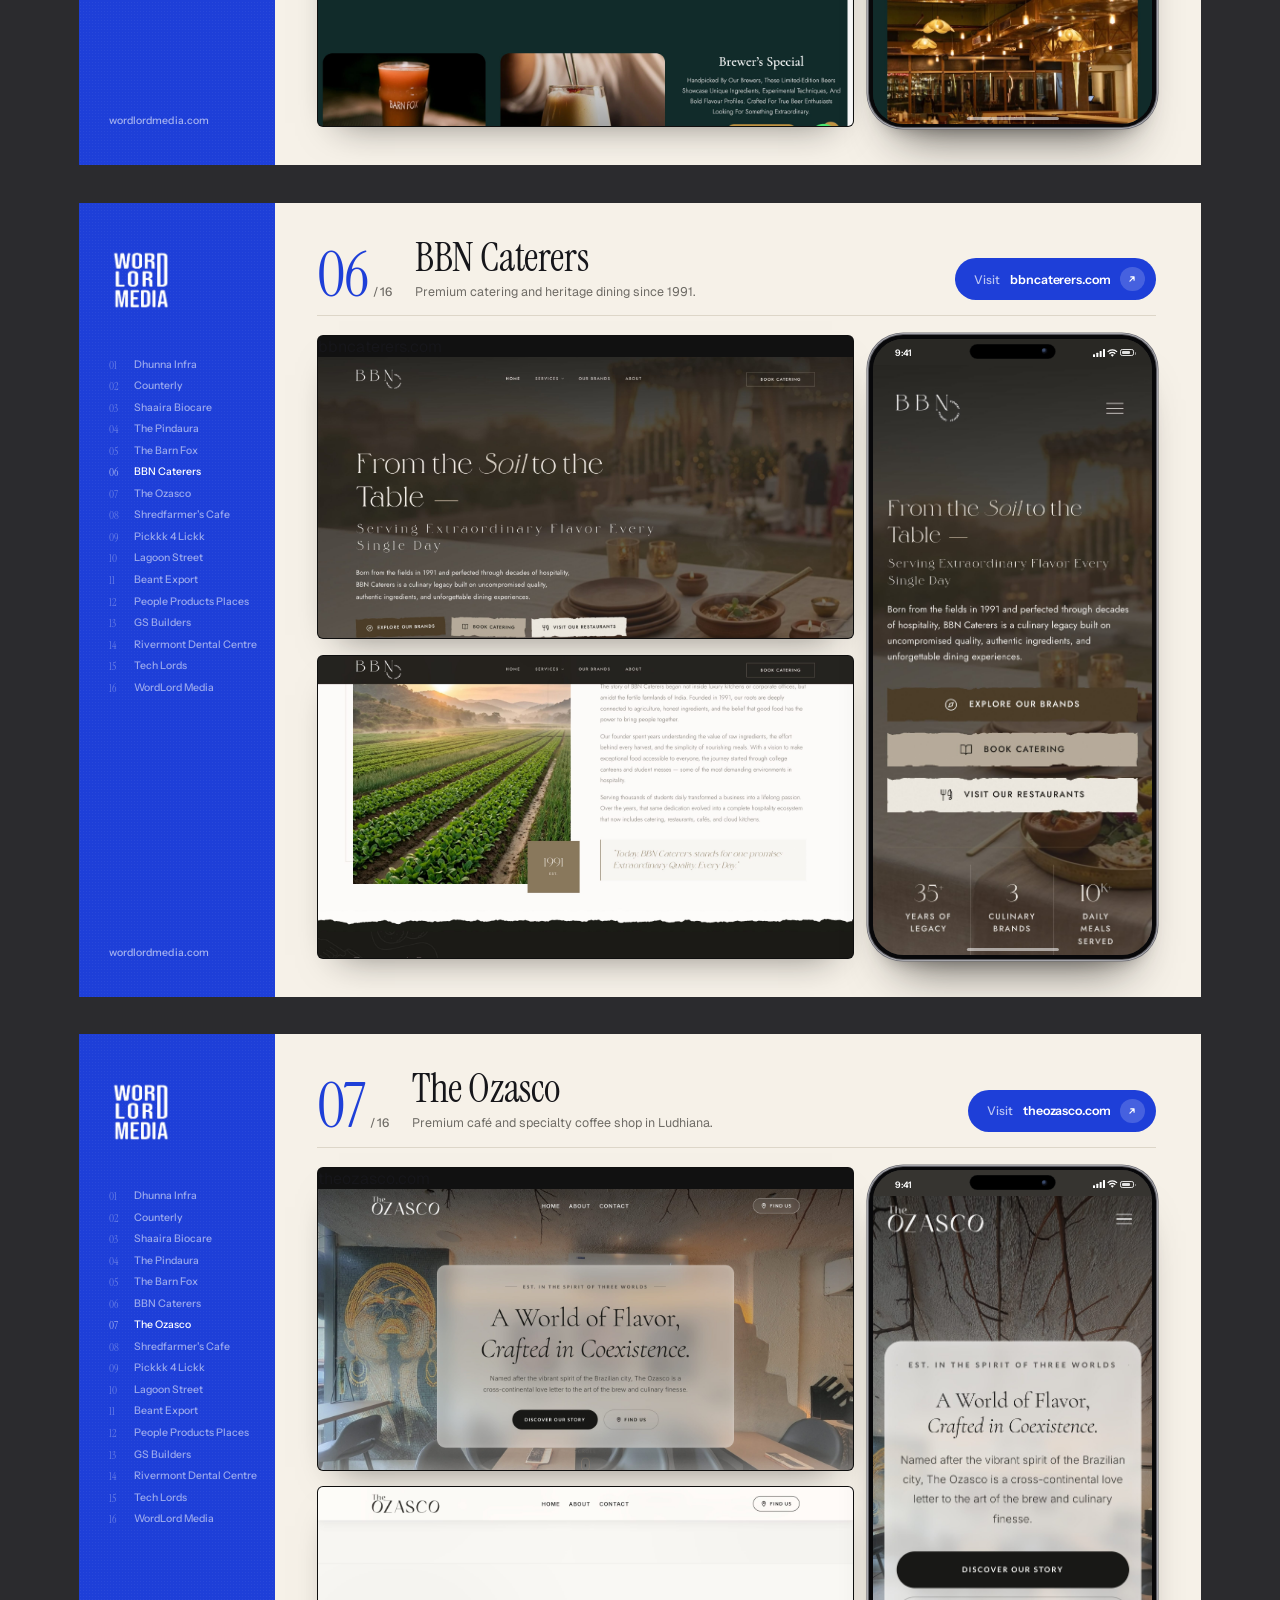
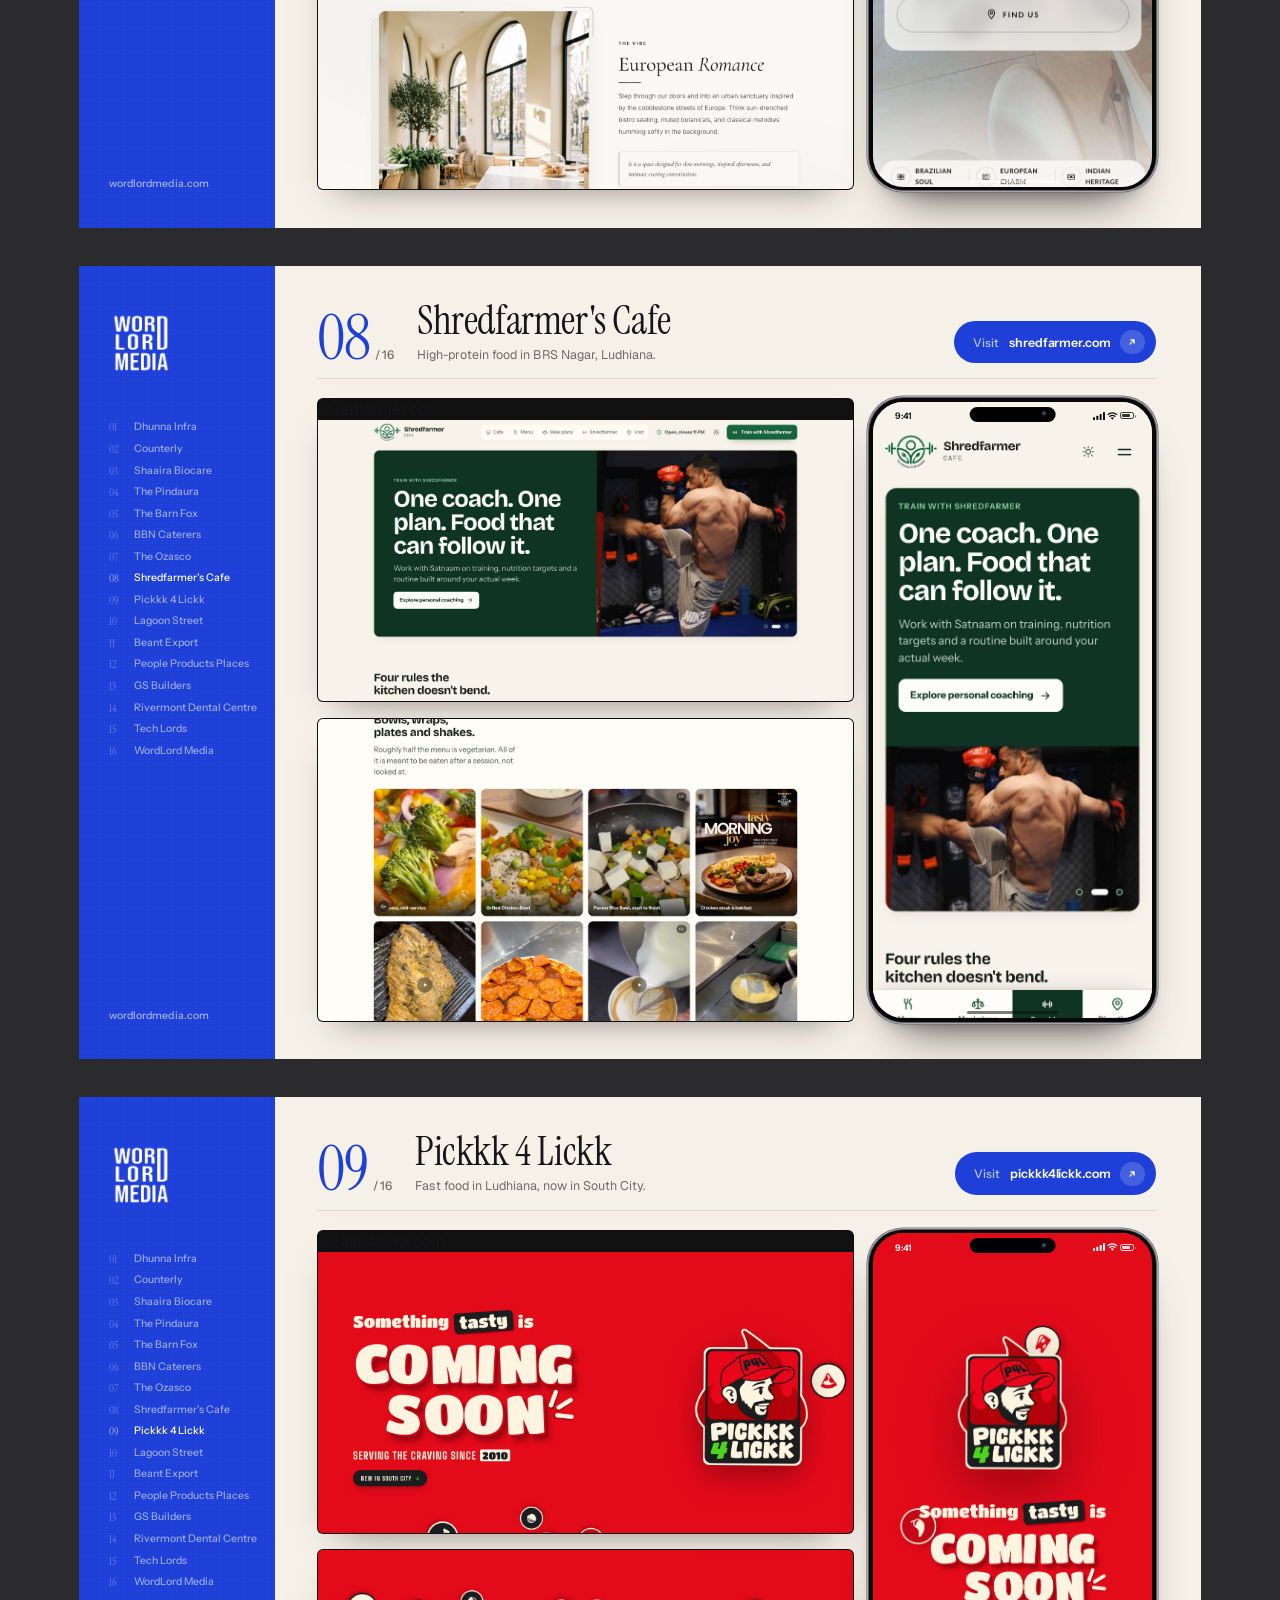
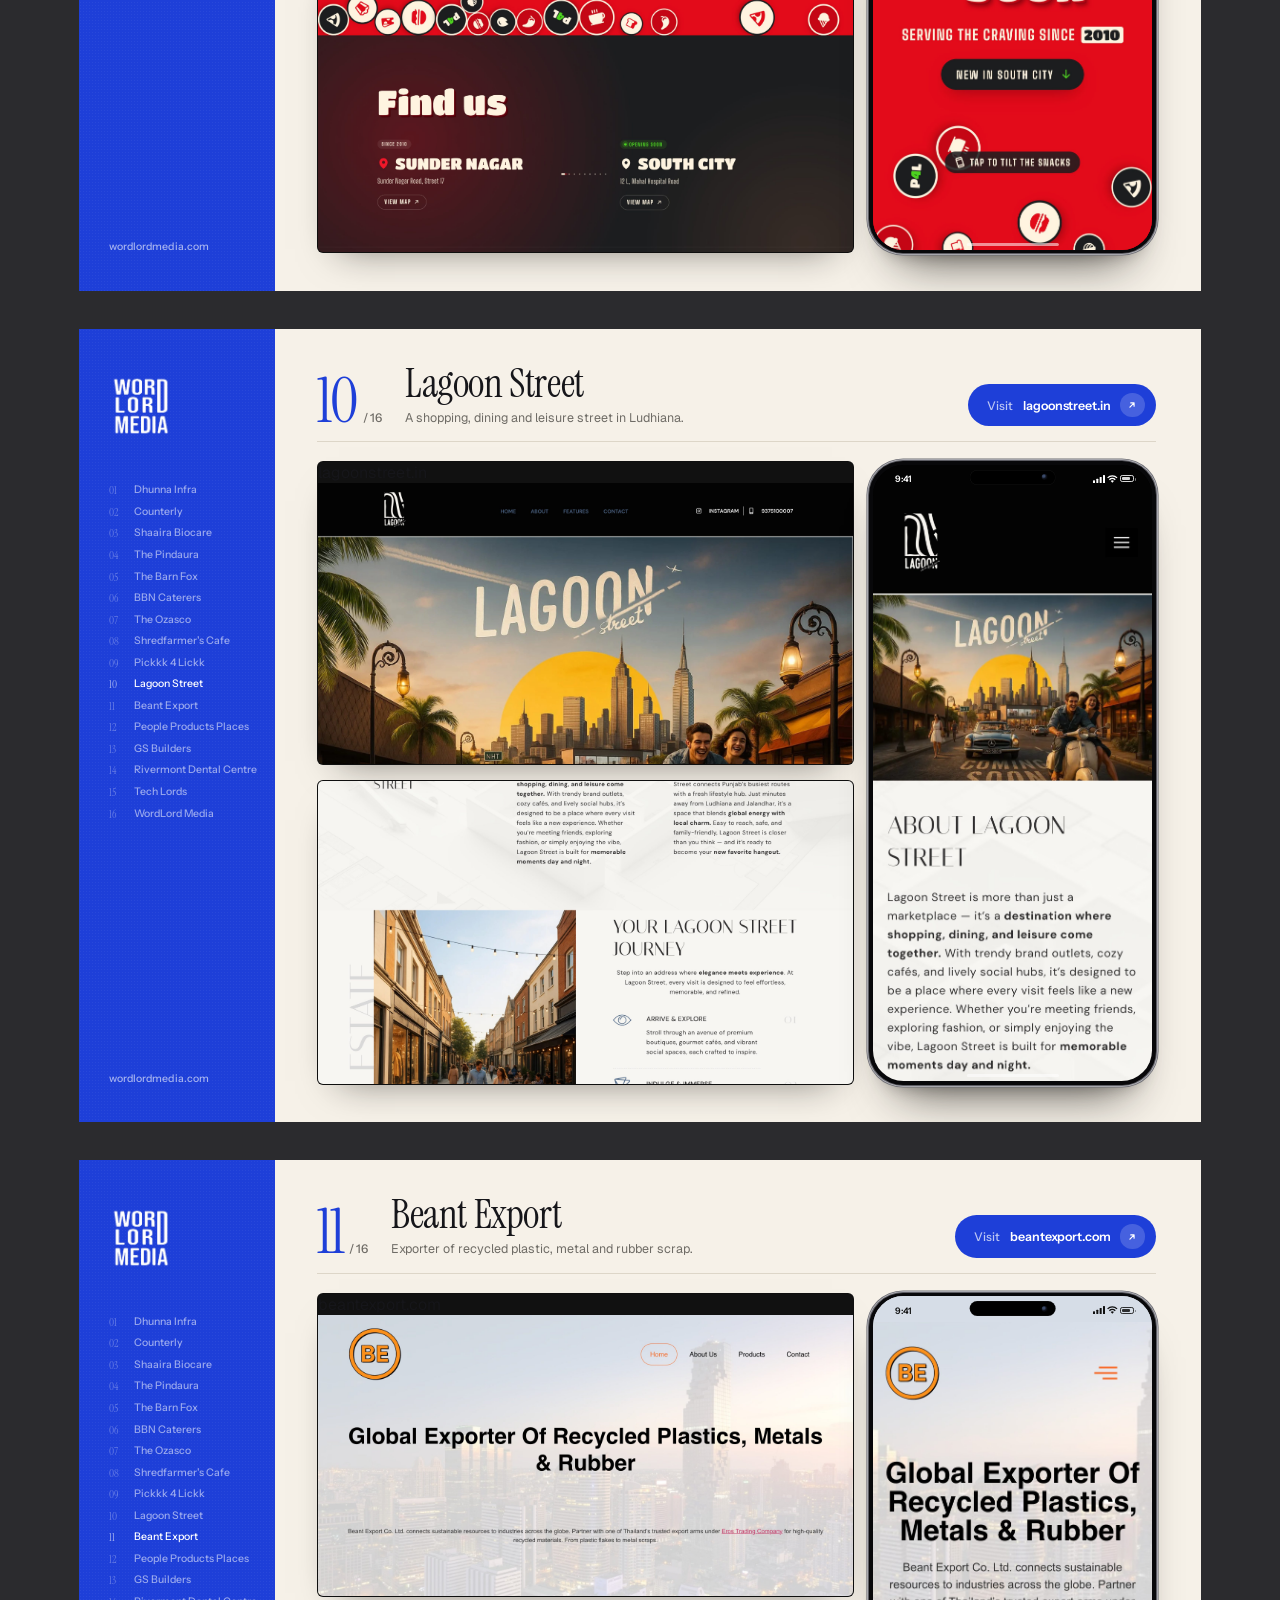
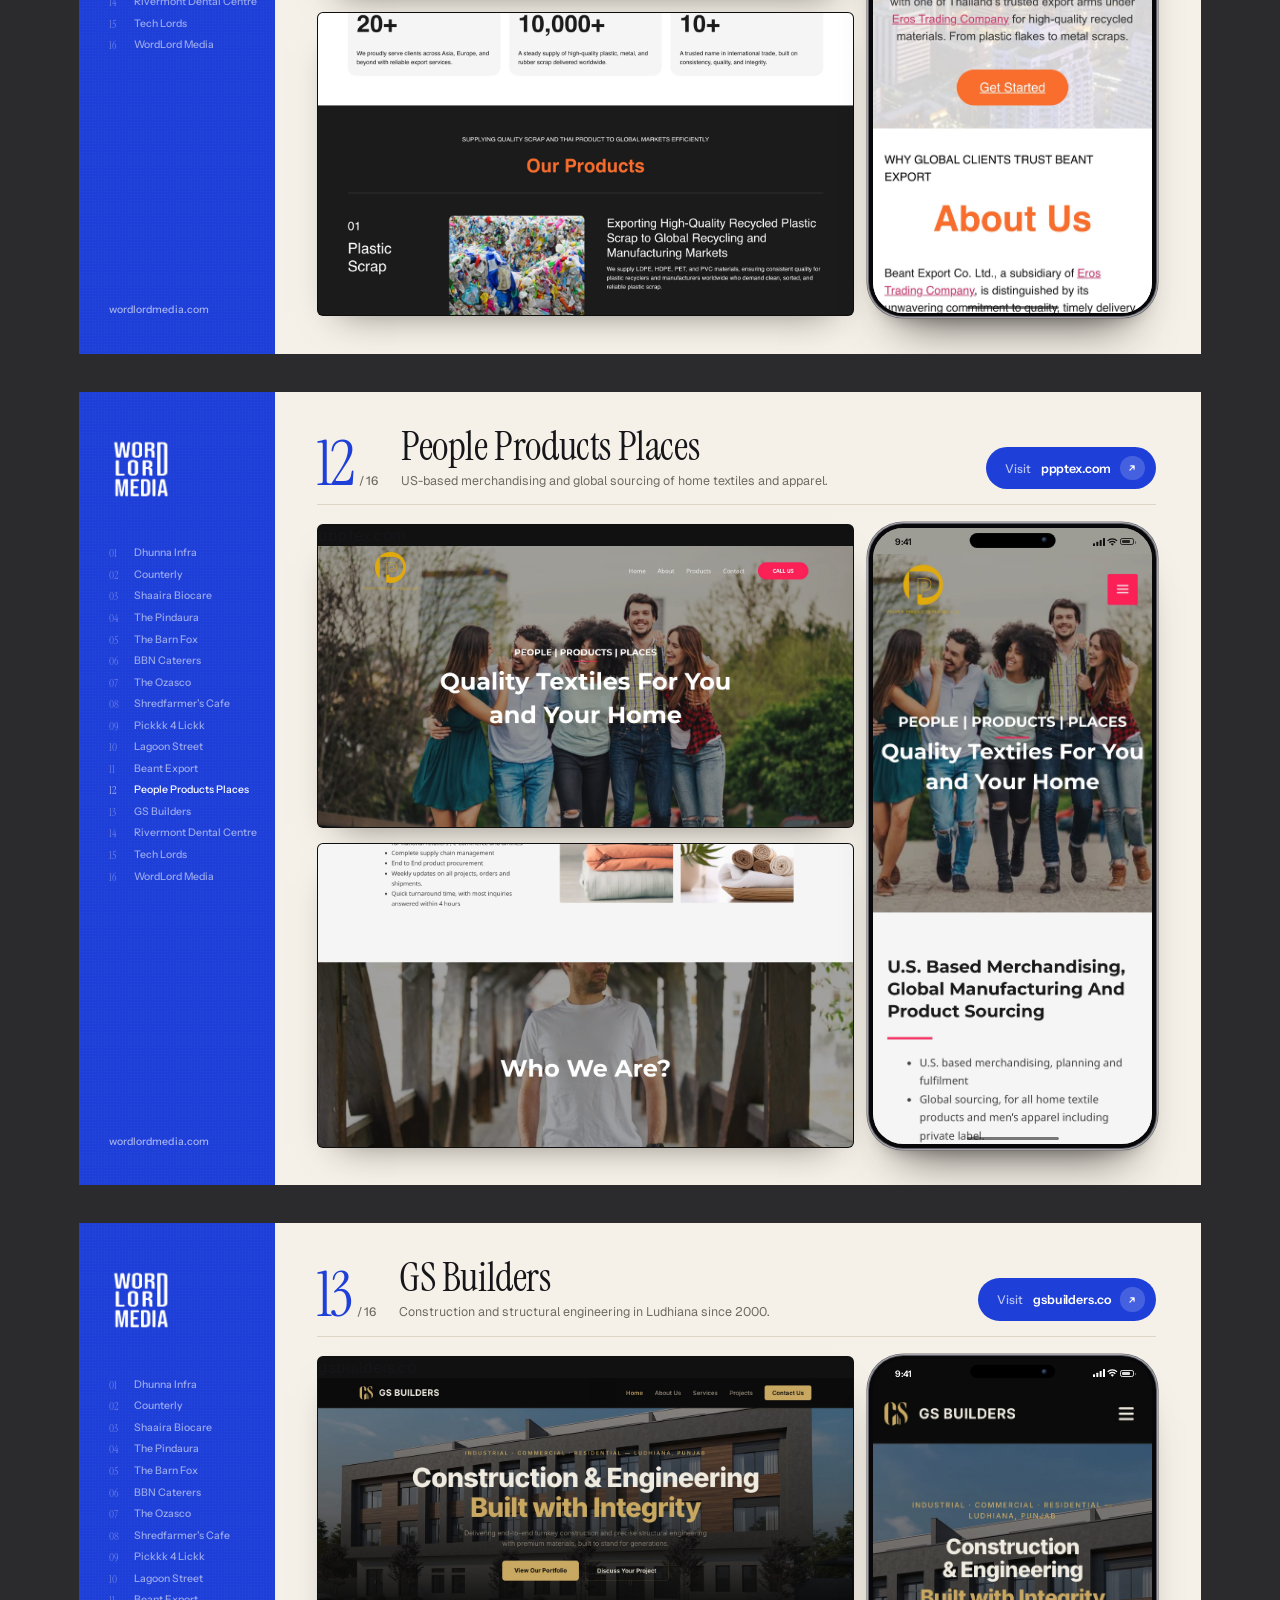
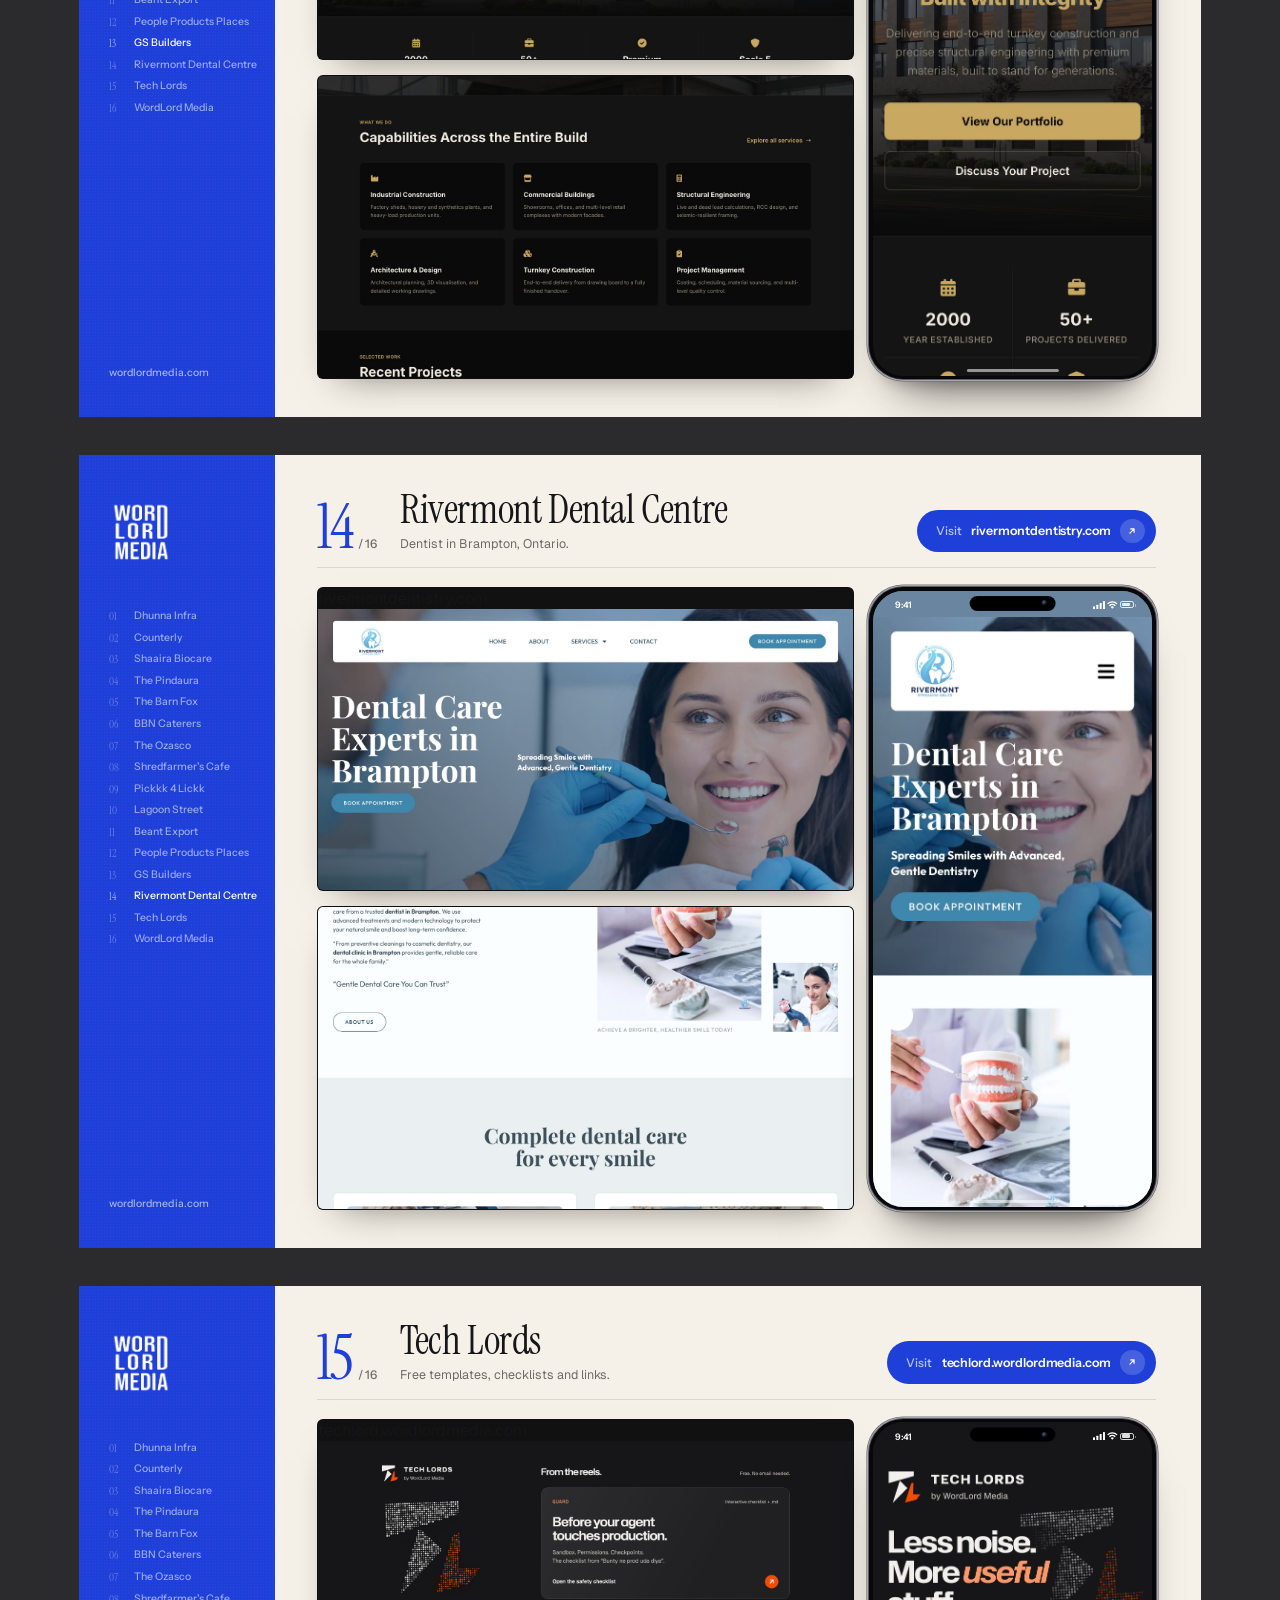
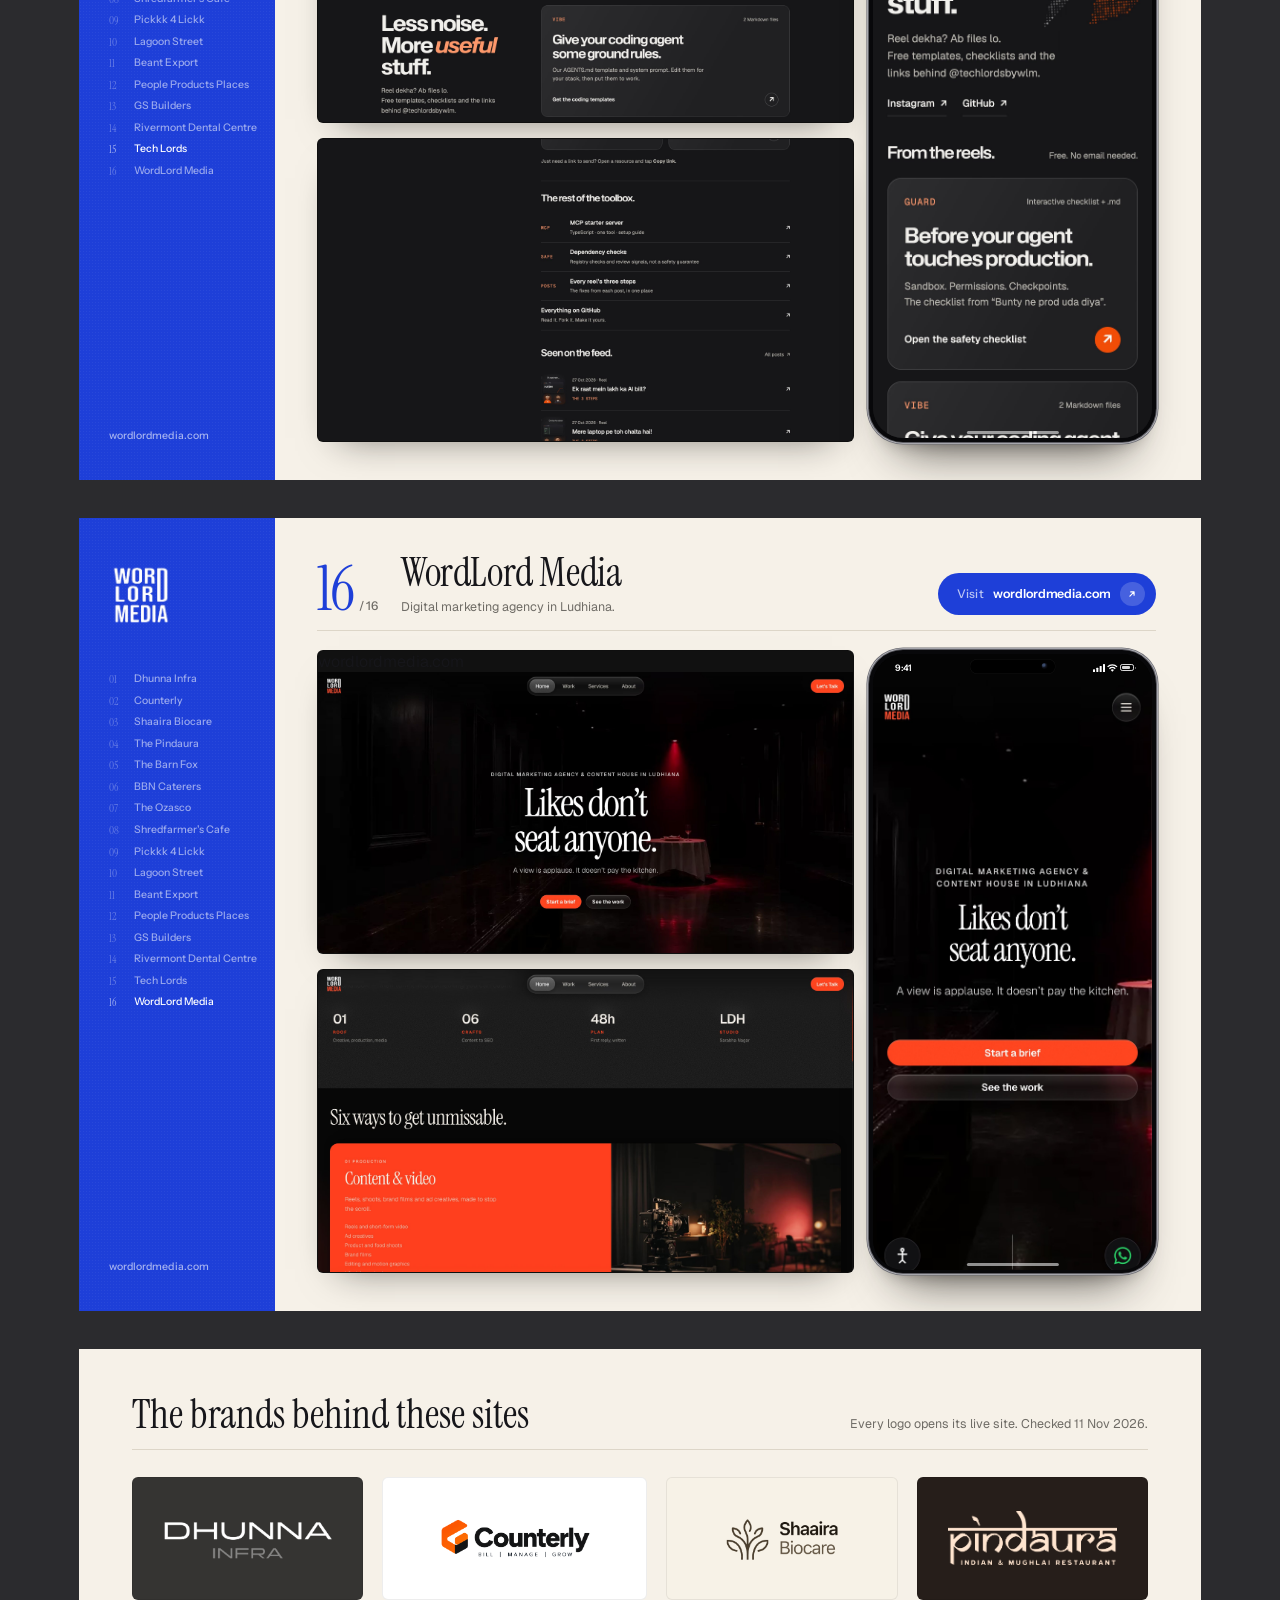
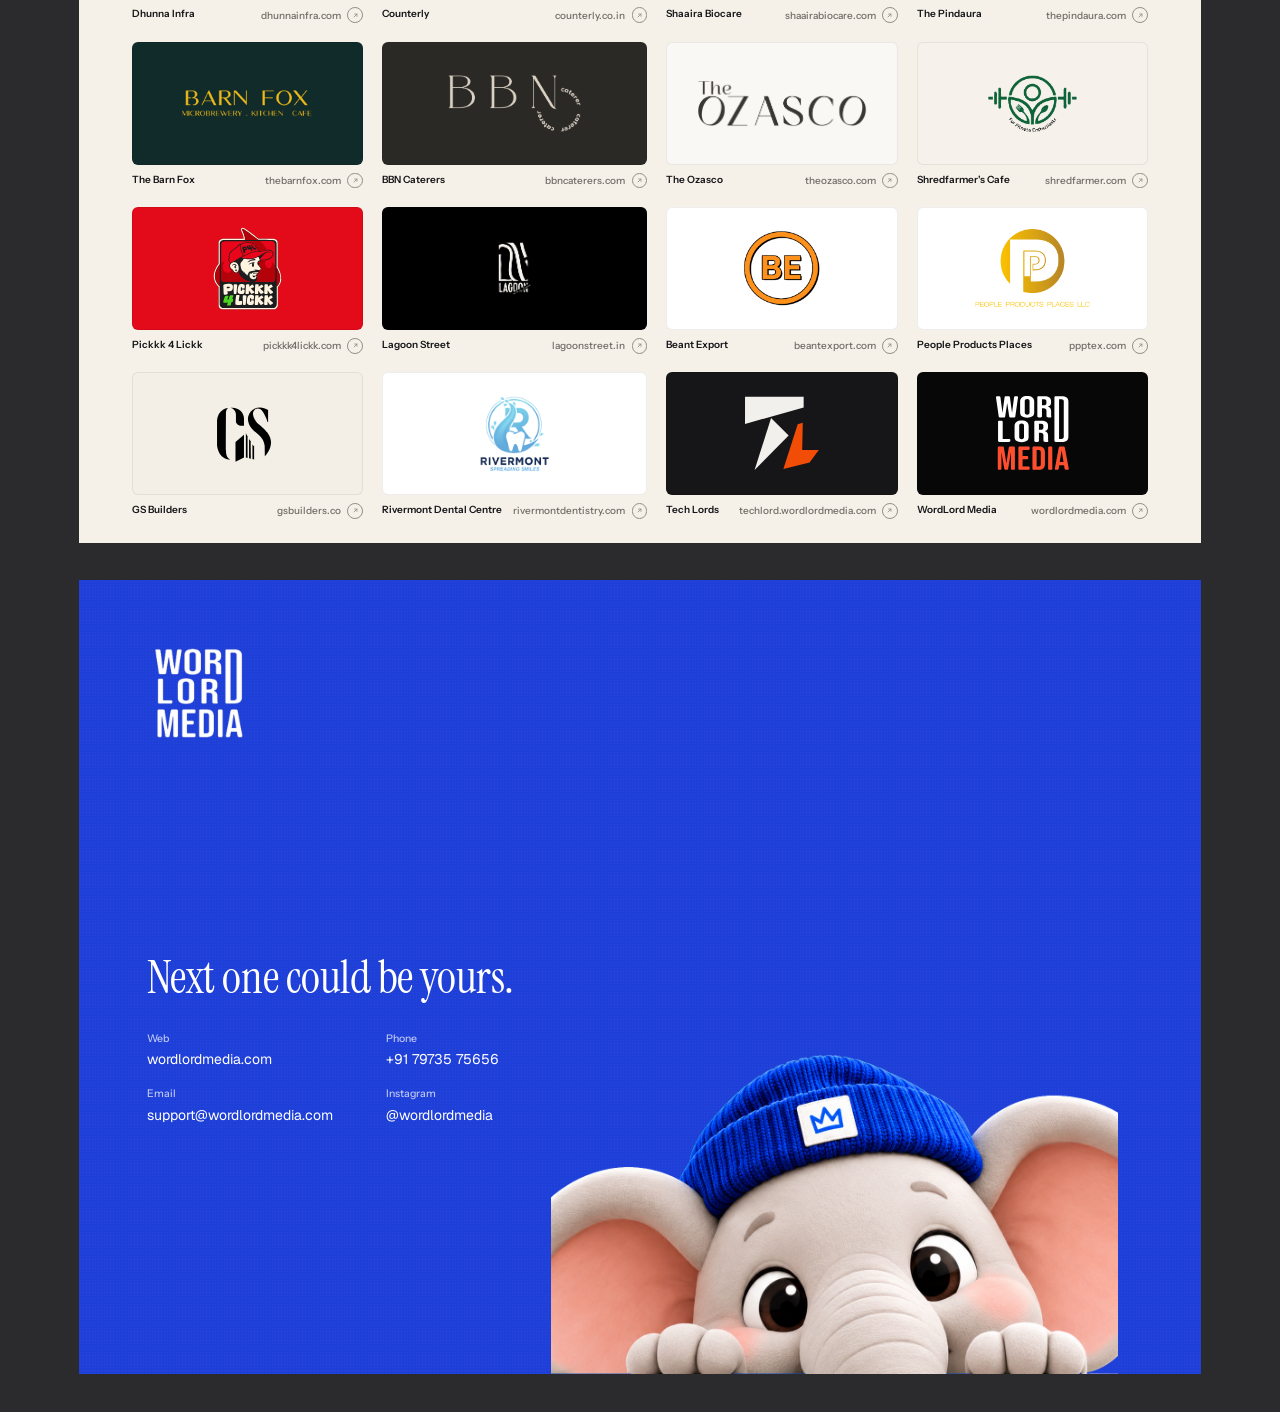
==== commit 2c2271a8: "fix: use cobalt blue WordLord logo on modal header and clean perch mascot" ====
--- a/public/index.html
+++ b/public/index.html
@@ -457,73 +457,50 @@
 </section><script src="studio.js"></script>
 
 
-<!-- WordLord Editorial Dispatch Modal -->
+
+
+<!-- WordLord Dispatch Modal -->
 <div id="wl-download-overlay" class="wl-overlay noprint">
   <div class="wl-ticket-wrap">
     
-    <!-- Tactile Elephant Peeking over the Ticket Header -->
-    <div class="wl-ticket-mascot">
-      <img src="assets/mascot/elephant-peek-clean.png" alt="WordLord Mascot">
+    <!-- Complete Mascot with Full Ears Perched on Top Edge -->
+    <div class="wl-ticket-perch">
+      <img src="assets/mascot/elephant-perch.png" alt="WordLord Mascot">
     </div>
 
     <div class="wl-ticket">
       <header class="wl-ticket-head">
-        <div class="wl-ticket-brand">
-          <img src="assets/wl-logo.png" alt="WordLord Media" class="wl-tk-logo">
-          <div class="wl-tk-meta">
-            <span class="wl-tk-series">DOCUMENT DISPATCH · VOL. 2026</span>
-            <span class="wl-tk-title">Confidential Agency Casebooks</span>
-          </div>
-        </div>
-        <div class="wl-tk-stamp">VERIFIED ARCHIVE</div>
+        <img src="assets/wl-logo-cobalt.png" alt="WordLord Media" class="wl-tk-logo">
+        <span class="wl-tk-series">PORTFOLIO INDEX · 2026</span>
       </header>
 
       <div class="wl-ticket-body">
-        <h2 class="wl-tk-headline">Client Platforms & Production Index</h2>
-        <p class="wl-tk-sub">Direct access to verified deployment specifications, live metrics, and performance architectures.</p>
+        <h2 class="wl-tk-headline">Download Portfolios</h2>
+        <p class="wl-tk-sub">Select an offline PDF casebook or continue to live preview.</p>
         
         <div class="wl-dockets">
-          <!-- Docket 1: Websites -->
+          <!-- Websites -->
           <a href="WordLord_Websites_Portfolio.pdf" download="WordLord_Websites_Portfolio.pdf" class="wl-docket">
-            <div class="wl-dk-num">01</div>
-            <div class="wl-dk-content">
-              <div class="wl-dk-top">
-                <span class="wl-dk-tag">DIGITAL ARCHITECTURE & POS</span>
-                <span class="wl-dk-weight">23 MB · PDF</span>
-              </div>
-              <h3 class="wl-dk-name">Websites & Production Systems</h3>
-              <p class="wl-dk-desc">16 live verified client deployments across real estate, industrial export, healthcare, and SaaS.</p>
+            <div class="wl-dk-info">
+              <span class="wl-dk-name">Websites & Platforms</span>
+              <span class="wl-dk-meta">16 live sites · 23 MB</span>
             </div>
-            <div class="wl-dk-action">
-              <span>GET CASEBOOK</span>
-              <i><svg viewBox="0 0 14 14" width="14" height="14" fill="none" stroke="currentColor" stroke-width="1.8"><path d="M7 2v10M2 7l5 5 5-5"/></svg></i>
+            <span class="wl-dk-btn">Download PDF ↓</span>
+          </a>
+
+          <!-- Social -->
+          <a href="WordLord_Social_Portfolio.pdf" download="WordLord_Social_Portfolio.pdf" class="wl-docket">
+            <div class="wl-dk-info">
+              <span class="wl-dk-name">Social Media</span>
+              <span class="wl-dk-meta">20 client accounts · 6.6 MB</span>
             </div>
-          </a>
-
-          <!-- Docket 2: Social Media -->
-          <a href="WordLord_Social_Portfolio.pdf" download="WordLord_Social_Portfolio.pdf" class="wl-docket">
-            <div class="wl-dk-num">02</div>
-            <div class="wl-dk-content">
-              <div class="wl-dk-top">
-                <span class="wl-dk-tag">MEDIA REACH & VIRALITY</span>
-                <span class="wl-dk-weight">6.6 MB · PDF</span>
-              </div>
-              <h3 class="wl-dk-name">Social Accounts & Distribution</h3>
-              <p class="wl-dk-desc">20 managed client handles, 464K peak single-reel records, and verified engagement figures.</p>
-            </div>
-            <div class="wl-dk-action">
-              <span>GET CASEBOOK</span>
-              <i><svg viewBox="0 0 14 14" width="14" height="14" fill="none" stroke="currentColor" stroke-width="1.8"><path d="M7 2v10M2 7l5 5 5-5"/></svg></i>
-            </div>
+            <span class="wl-dk-btn">Download PDF ↓</span>
           </a>
         </div>
       </div>
 
       <footer class="wl-ticket-foot">
-        <div class="wl-foot-left">
-          <span>WORDLORD MEDIA · LUDHIANA / GLOBAL</span>
-        </div>
-        <button type="button" id="wl-dismiss-btn" class="wl-peek-btn">Explore interactive preview online ↗</button>
+        <button type="button" id="wl-dismiss-btn" class="wl-peek-btn">Continue to live interactive preview ›</button>
       </footer>
     </div>
   </div>
@@ -541,24 +518,23 @@
   align-items: center;
   justify-content: center;
   padding: 30px 16px;
-  animation: wlFadeIn 0.3s cubic-bezier(0.16, 1, 0.3, 1) forwards;
+  animation: wlFadeIn 0.25s ease-out forwards;
 }
 .wl-ticket-wrap {
   position: relative;
-  max-width: 620px;
+  max-width: 480px;
   width: 100%;
 }
-.wl-ticket-mascot {
+.wl-ticket-perch {
   position: absolute;
-  top: -82px;
-  left: 50%;
-  transform: translateX(-50%);
-  width: 140px;
+  top: -155px;
+  right: 20px;
+  width: 145px;
   z-index: 10;
   pointer-events: none;
-  filter: drop-shadow(0 12px 20px rgba(0, 0, 0, 0.5));
-}
-.wl-ticket-mascot img {
+  filter: drop-shadow(0 14px 20px rgba(0, 0, 0, 0.45));
+}
+.wl-ticket-perch img {
   width: 100%;
   height: auto;
   display: block;
@@ -568,204 +544,118 @@
   z-index: 5;
   background: #f6f1e8;
   color: #16161a;
-  border-radius: 12px;
-  box-shadow: 0 40px 100px -20px rgba(0, 0, 0, 0.9), 0 0 0 1px rgba(255, 255, 255, 0.1);
+  border-radius: 14px;
+  box-shadow: 0 40px 90px -20px rgba(0, 0, 0, 0.85);
   overflow: hidden;
   font-family: -apple-system, BlinkMacSystemFont, "Segoe UI", Roboto, sans-serif;
-}
-.wl-ticket::before {
-  content: "";
-  position: absolute;
-  top: 0;
-  left: 0;
-  right: 0;
-  height: 4px;
-  background: #1E3FD8;
+  border-top: 4px solid #1E3FD8;
 }
 .wl-ticket-head {
-  padding: 22px 26px 18px;
+  padding: 16px 22px;
   display: flex;
   justify-content: space-between;
   align-items: center;
-  border-bottom: 1px solid #e2dac9;
-  background: #efe8dc;
-}
-.wl-ticket-brand {
-  display: flex;
-  align-items: center;
-  gap: 14px;
+  border-bottom: 1px solid #e5ded0;
+  background: #eee7da;
 }
 .wl-tk-logo {
   height: 24px;
   width: auto;
-}
-.wl-tk-meta {
+  display: block;
+}
+.wl-tk-series {
+  font-size: 10px;
+  letter-spacing: 0.08em;
+  font-weight: 600;
+  color: #1E3FD8;
+}
+.wl-ticket-body {
+  padding: 24px 22px 20px;
+}
+.wl-tk-headline {
+  font-family: "Instrument Serif", Georgia, serif;
+  font-size: 32px;
+  font-weight: 400;
+  line-height: 1.1;
+  color: #16161a;
+  margin-bottom: 4px;
+}
+.wl-tk-sub {
+  font-size: 13px;
+  color: #6a655c;
+  margin-bottom: 20px;
+}
+.wl-dockets {
+  display: flex;
+  flex-direction: column;
+  gap: 10px;
+}
+.wl-docket {
+  display: flex;
+  justify-content: space-between;
+  align-items: center;
+  background: #ffffff;
+  border: 1px solid #ded5c2;
+  border-radius: 8px;
+  padding: 14px 18px;
+  text-decoration: none;
+  color: inherit;
+  transition: all 0.15s ease;
+}
+.wl-docket:hover {
+  border-color: #1E3FD8;
+  transform: translateY(-1px);
+  box-shadow: 0 8px 20px -8px rgba(30, 63, 216, 0.25);
+}
+.wl-dk-info {
   display: flex;
   flex-direction: column;
   gap: 2px;
-}
-.wl-tk-series {
-  font-family: "Instrument Sans", -apple-system, sans-serif;
-  font-size: 9.5px;
-  letter-spacing: 0.1em;
-  font-weight: 700;
-  color: #1E3FD8;
-}
-.wl-tk-title {
-  font-size: 11.5px;
-  font-weight: 600;
-  color: #55524c;
-}
-.wl-tk-stamp {
-  font-family: "Space Mono", monospace;
-  font-size: 9.5px;
-  font-weight: 700;
-  letter-spacing: 0.08em;
-  padding: 4px 10px;
-  border: 1px dashed #1E3FD8;
-  color: #1E3FD8;
-  border-radius: 4px;
-  background: rgba(30, 63, 216, 0.06);
-}
-.wl-ticket-body {
-  padding: 24px 26px 20px;
-}
-.wl-tk-headline {
-  font-family: "Instrument Serif", Georgia, serif;
-  font-size: 30px;
-  font-weight: 400;
-  line-height: 1.1;
-  letter-spacing: -0.01em;
-  color: #16161a;
-  margin-bottom: 6px;
-}
-.wl-tk-sub {
-  font-size: 13px;
-  color: #6a655c;
-  line-height: 1.45;
-  margin-bottom: 20px;
-}
-.wl-dockets {
-  display: flex;
-  flex-direction: column;
-  gap: 12px;
-}
-.wl-docket {
-  display: grid;
-  grid-template-columns: 46px 1fr auto;
-  align-items: center;
-  gap: 16px;
-  background: #ffffff;
-  border: 1px solid #ded5c2;
-  border-radius: 8px;
-  padding: 16px 18px;
-  text-decoration: none;
-  color: inherit;
-  transition: all 0.2s cubic-bezier(0.16, 1, 0.3, 1);
-  box-shadow: 0 4px 12px -4px rgba(20, 18, 14, 0.05);
-}
-.wl-docket:hover {
-  transform: translateY(-2px);
-  border-color: #1E3FD8;
-  box-shadow: 0 12px 28px -10px rgba(30, 63, 216, 0.22);
-}
-.wl-dk-num {
-  font-family: "Instrument Serif", Georgia, serif;
-  font-size: 34px;
-  line-height: 1;
-  color: #1E3FD8;
-  border-right: 1px solid #ebe4d5;
-  padding-right: 12px;
-}
-.wl-dk-content {
-  display: flex;
-  flex-direction: column;
-  gap: 3px;
-}
-.wl-dk-top {
-  display: flex;
-  justify-content: space-between;
-  align-items: center;
-  font-size: 10px;
-  letter-spacing: 0.06em;
-  font-weight: 600;
-}
-.wl-dk-tag {
-  color: #1E3FD8;
-}
-.wl-dk-weight {
-  color: #8c8577;
-  font-family: "Space Mono", monospace;
-  font-size: 9.5px;
 }
 .wl-dk-name {
   font-size: 15px;
   font-weight: 600;
   color: #16161a;
-  letter-spacing: -0.01em;
-}
-.wl-dk-desc {
-  font-size: 12px;
-  color: #6a655c;
-  line-height: 1.35;
-}
-.wl-dk-action {
-  display: inline-flex;
-  align-items: center;
-  gap: 8px;
+}
+.wl-dk-meta {
+  font-size: 11.5px;
+  color: #7a7468;
+}
+.wl-dk-btn {
   background: #1E3FD8;
   color: #ffffff;
-  padding: 9px 14px;
+  padding: 8px 14px;
   border-radius: 6px;
-  font-size: 11px;
+  font-size: 12px;
   font-weight: 600;
-  letter-spacing: 0.04em;
+  white-space: nowrap;
   transition: background 0.15s;
 }
-.wl-docket:hover .wl-dk-action {
+.wl-docket:hover .wl-dk-btn {
   background: #0f2bb5;
 }
-.wl-dk-action i {
-  display: grid;
-  place-items: center;
-}
 .wl-ticket-foot {
-  padding: 16px 26px;
-  background: #efe8dc;
-  border-top: 1px solid #e2dac9;
-  display: flex;
-  justify-content: space-between;
-  align-items: center;
-}
-.wl-foot-left {
-  font-size: 10.5px;
-  font-weight: 600;
-  color: #8c8577;
-  letter-spacing: 0.06em;
+  padding: 14px 22px;
+  background: #eee7da;
+  border-top: 1px solid #e5ded0;
+  text-align: center;
 }
 .wl-peek-btn {
   background: none;
   border: none;
-  font-size: 11.5px;
-  font-weight: 600;
-  color: #1E3FD8;
+  font-size: 12px;
+  color: #6a655c;
   cursor: pointer;
   padding: 4px 8px;
-  border-radius: 4px;
-  transition: all 0.15s;
+  transition: color 0.15s;
 }
 .wl-peek-btn:hover {
-  background: rgba(30, 63, 216, 0.08);
+  color: #1E3FD8;
   text-decoration: underline;
 }
 @keyframes wlFadeIn {
-  from { opacity: 0; transform: scale(0.97); }
+  from { opacity: 0; transform: scale(0.98); }
   to { opacity: 1; transform: scale(1); }
-}
-@media (max-width: 600px) {
-  .wl-docket { grid-template-columns: 1fr; gap: 10px; }
-  .wl-dk-num { display: none; }
-  .wl-ticket-foot { flex-direction: column; gap: 8px; text-align: center; }
 }
 </style>
 
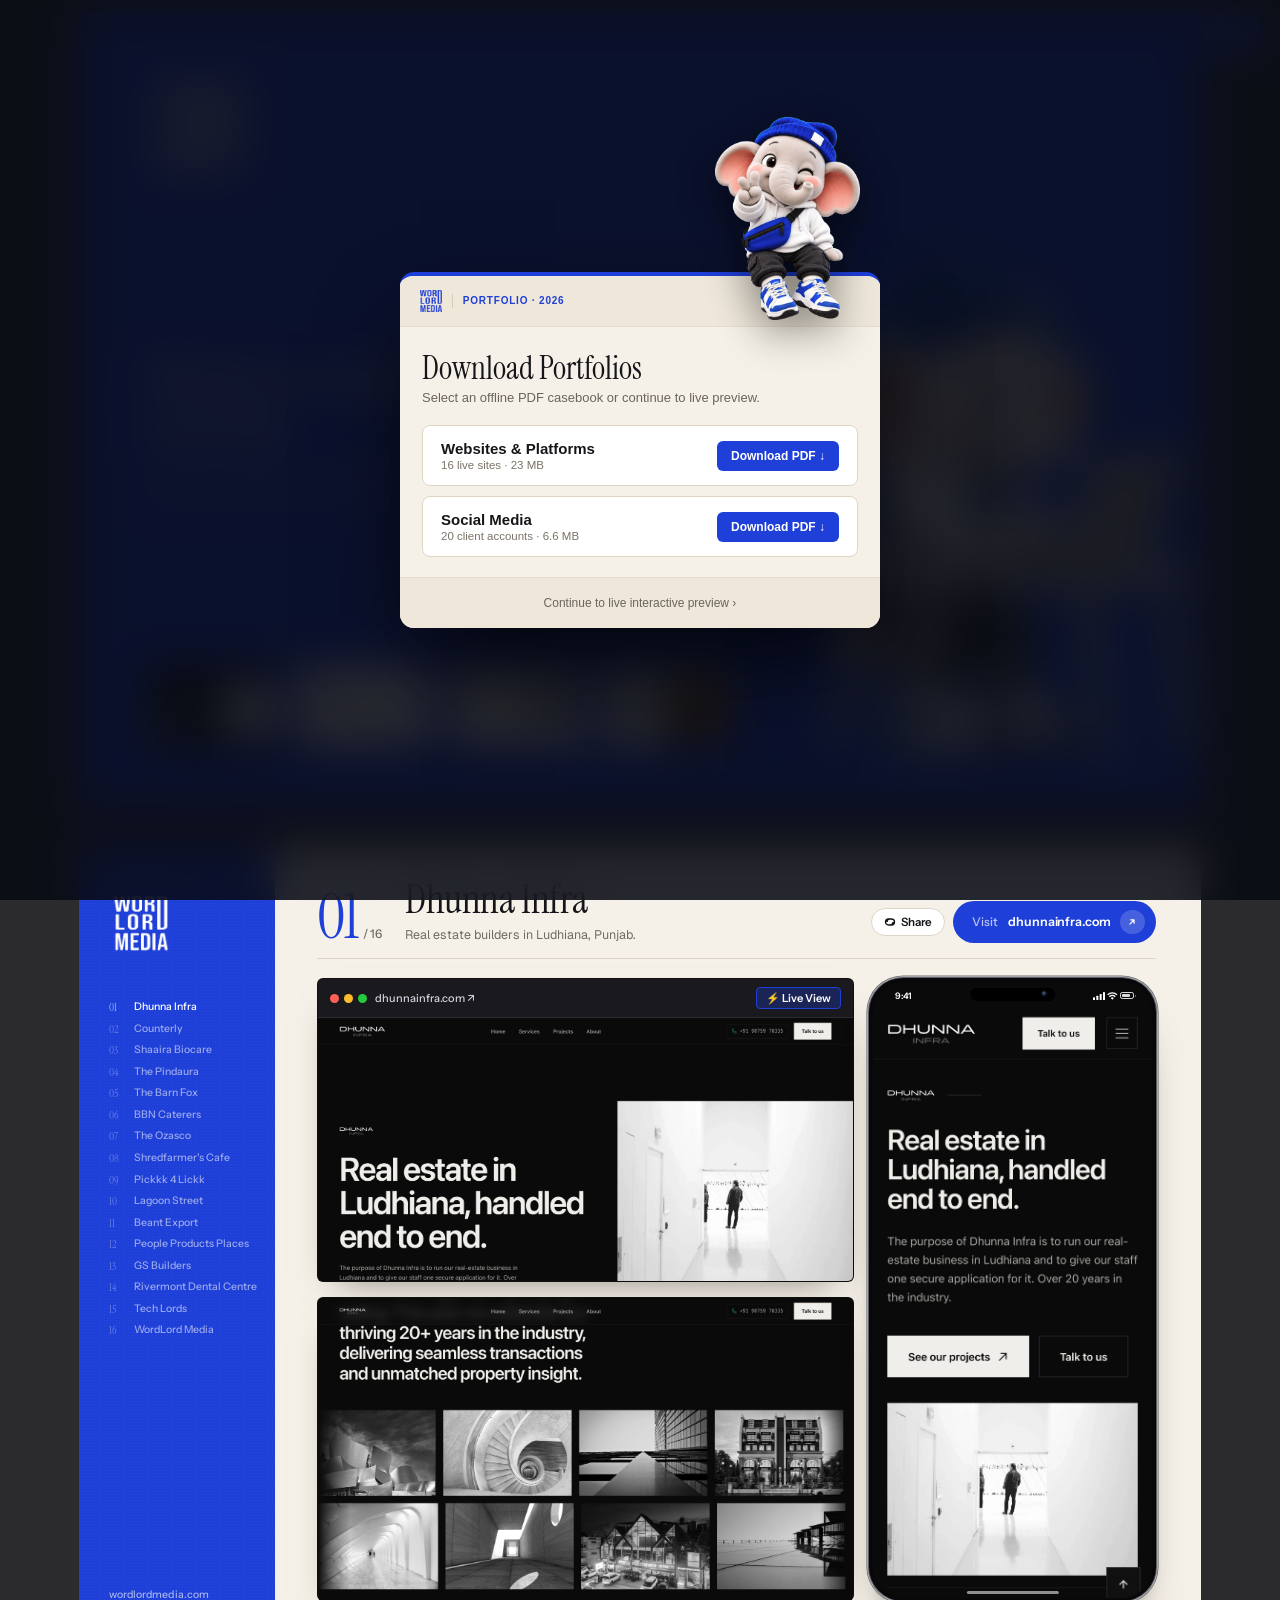
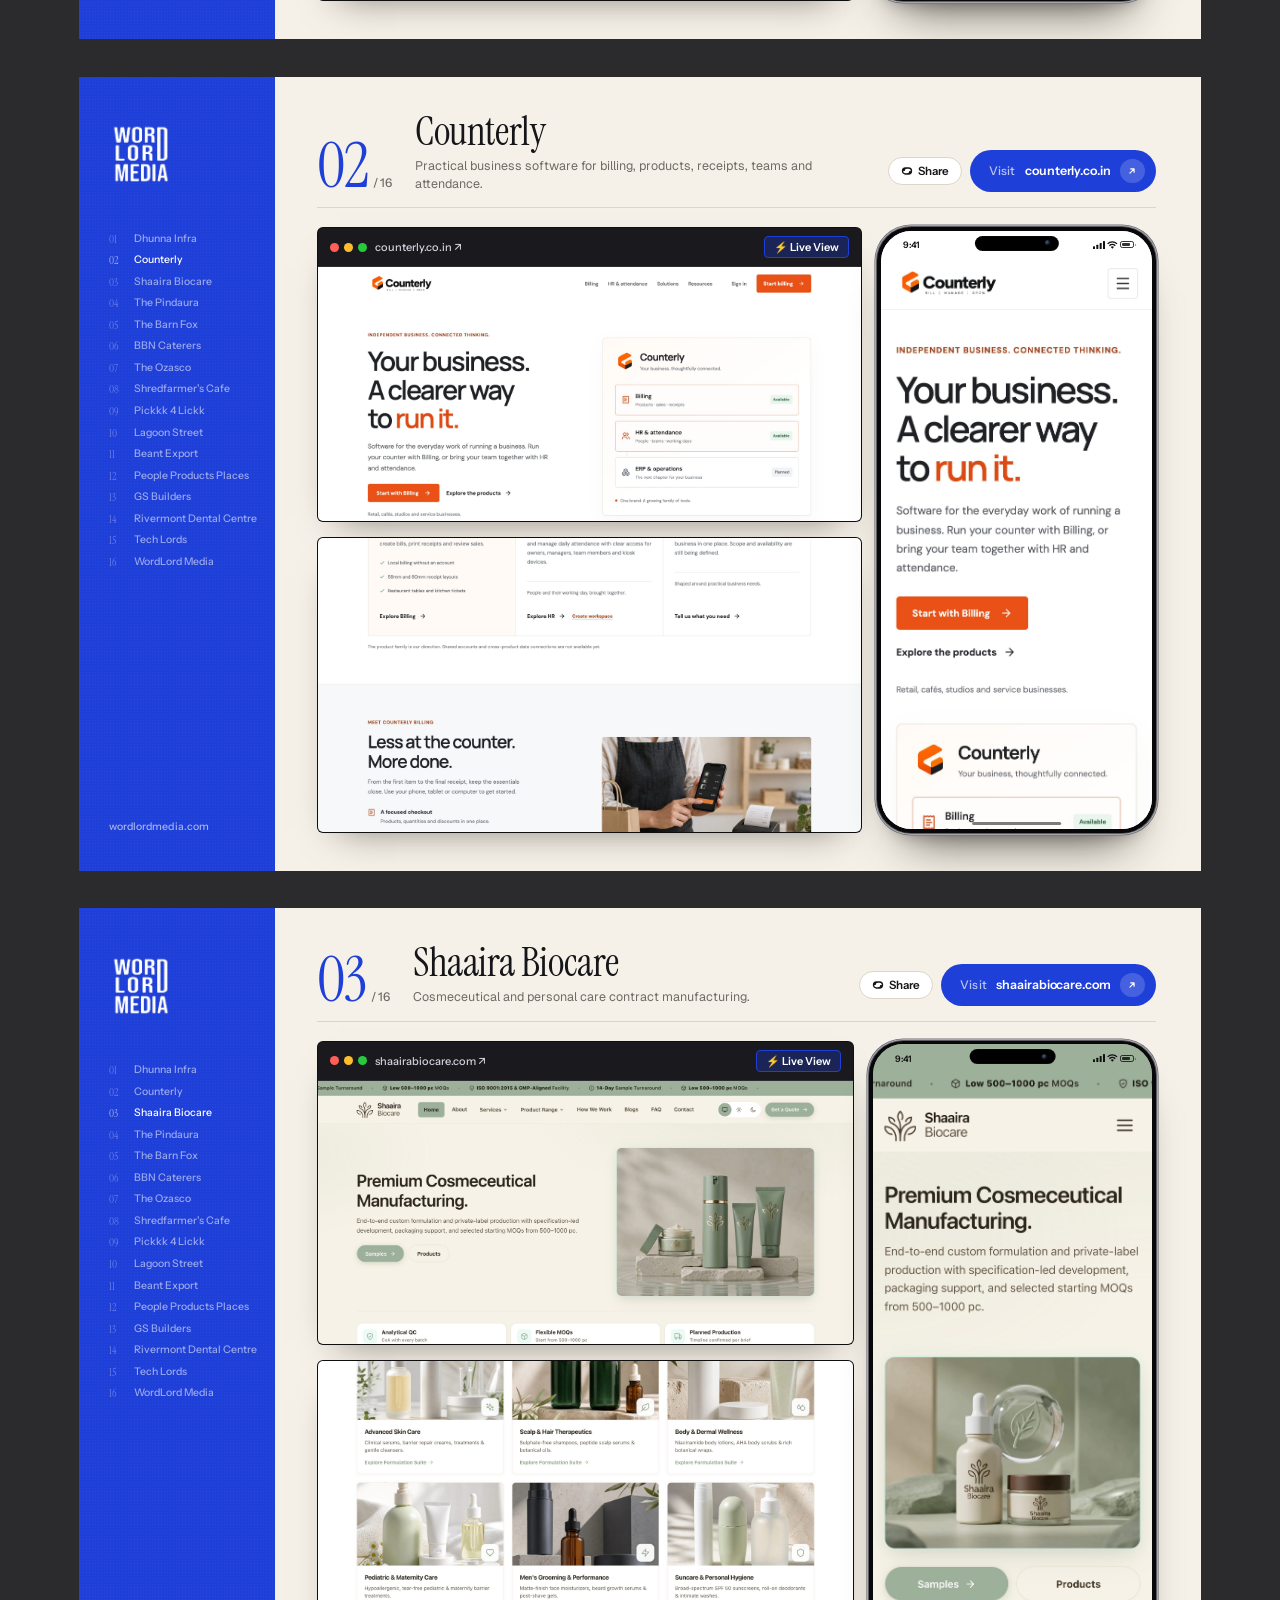
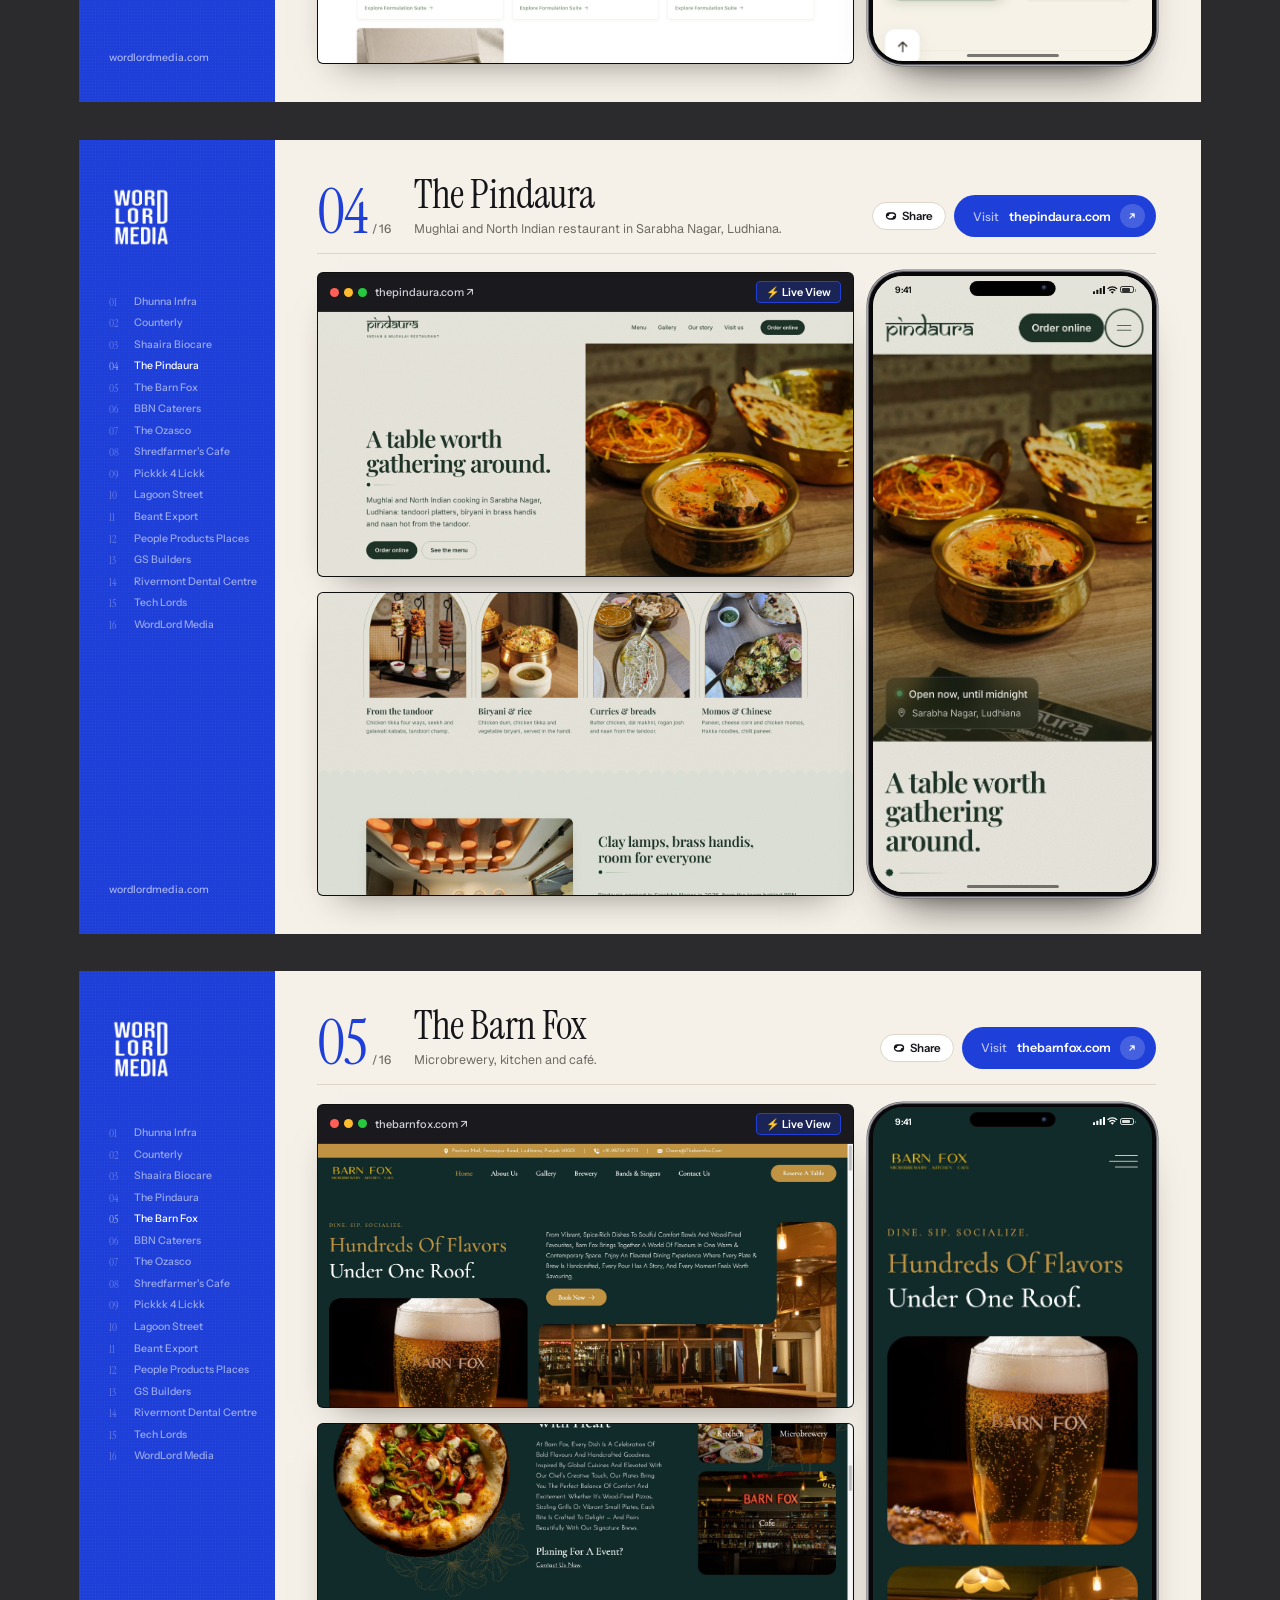
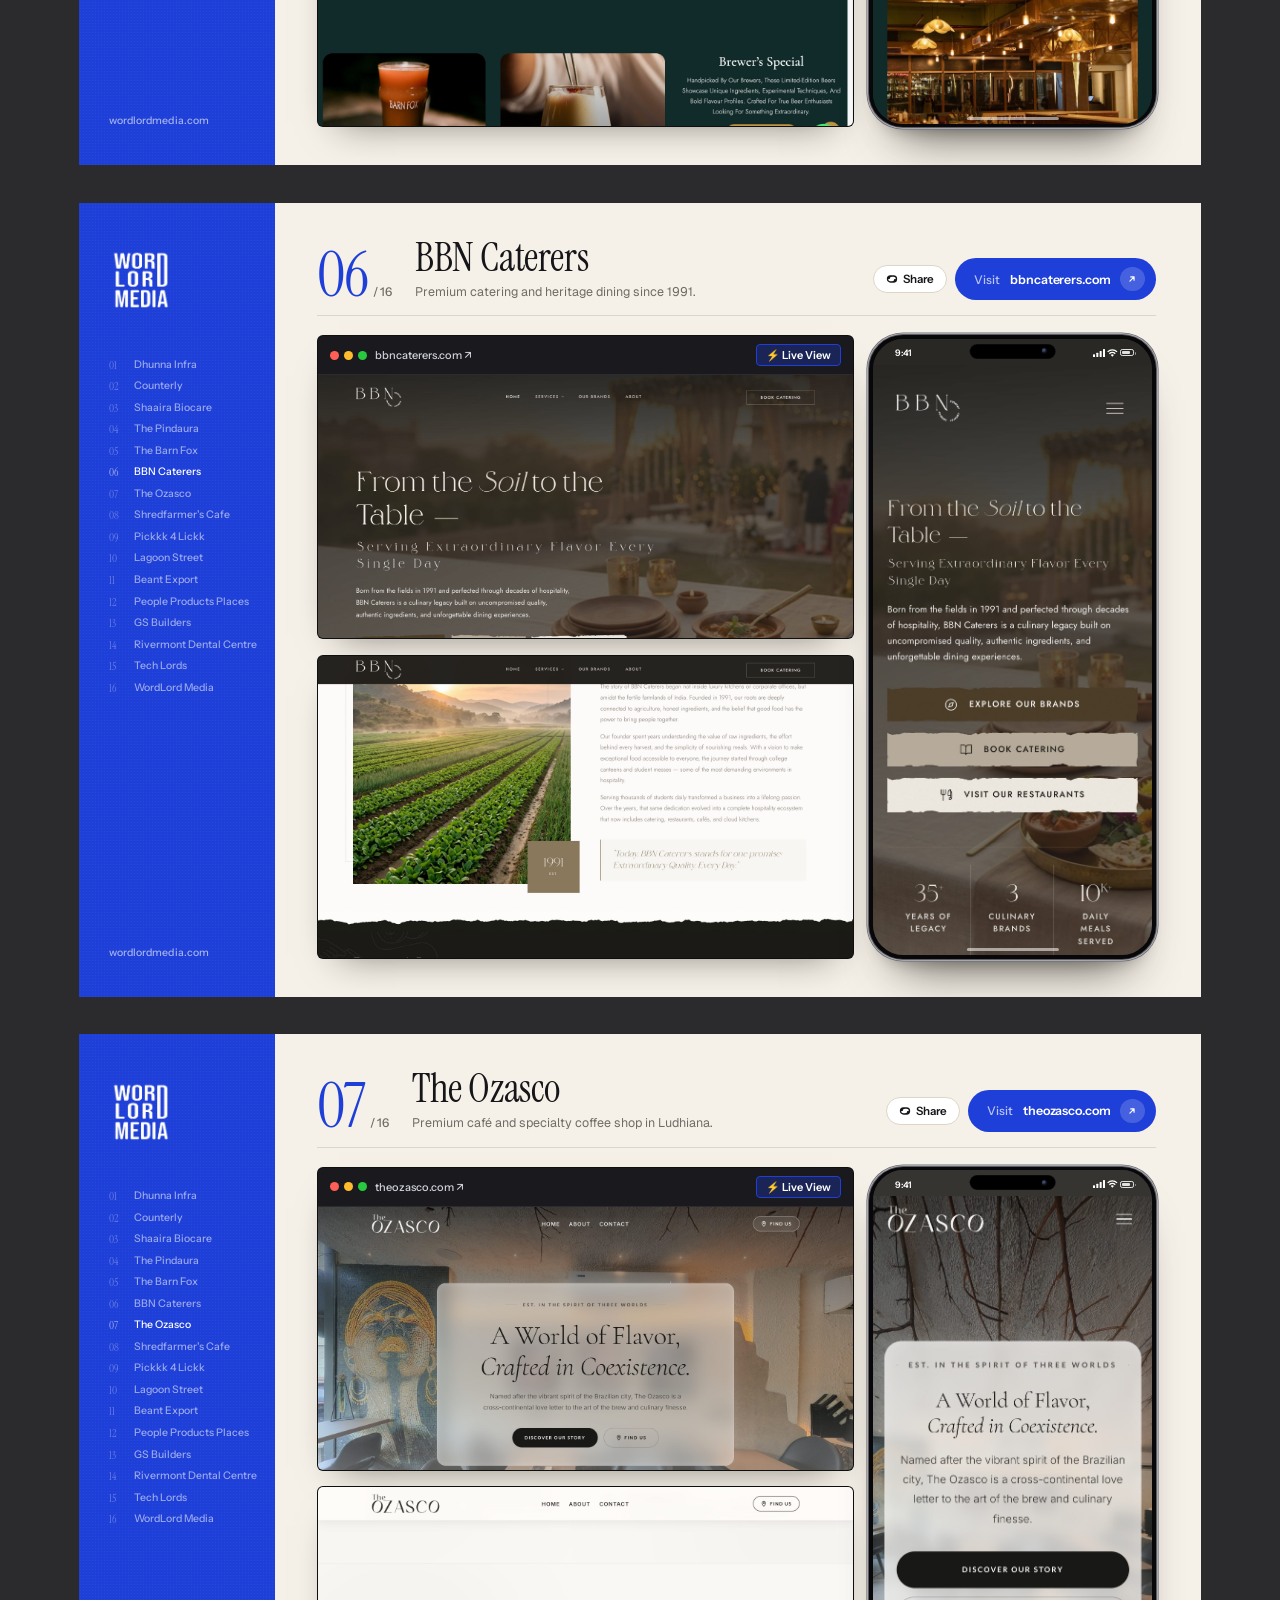
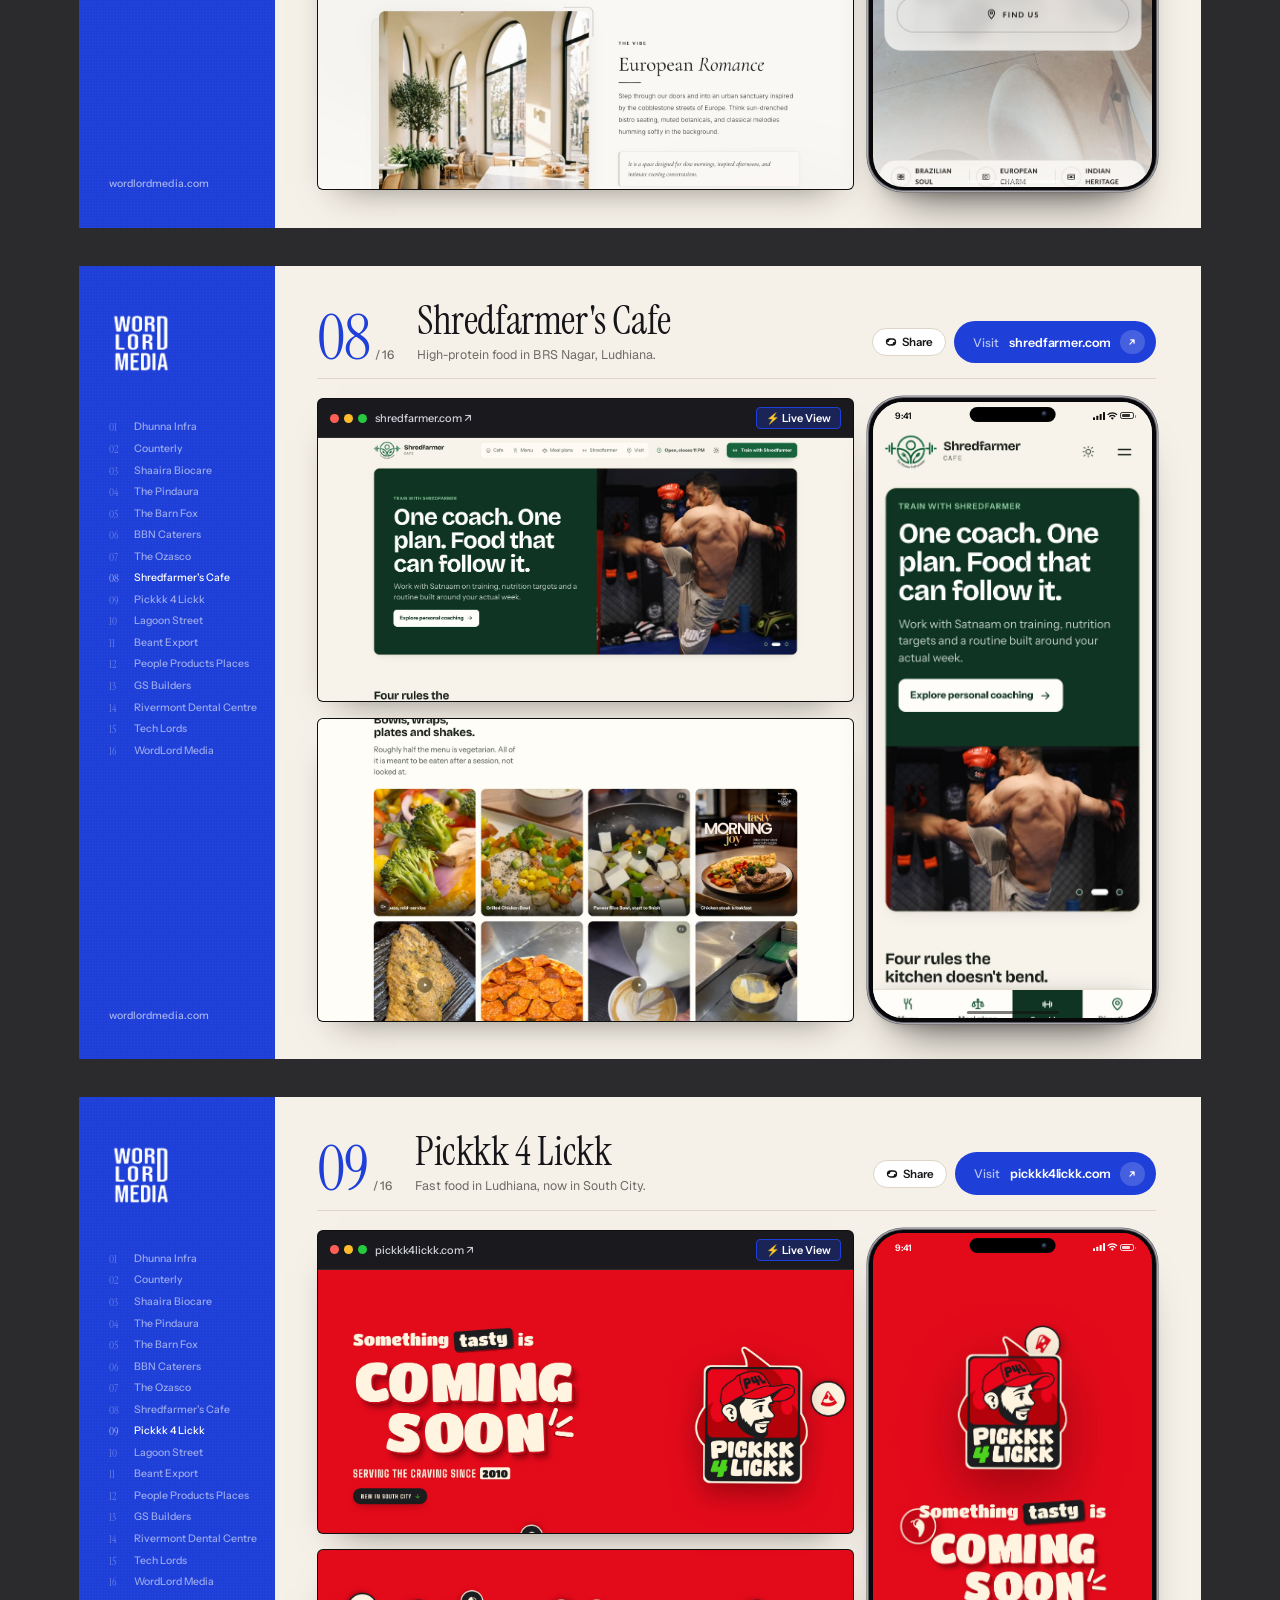
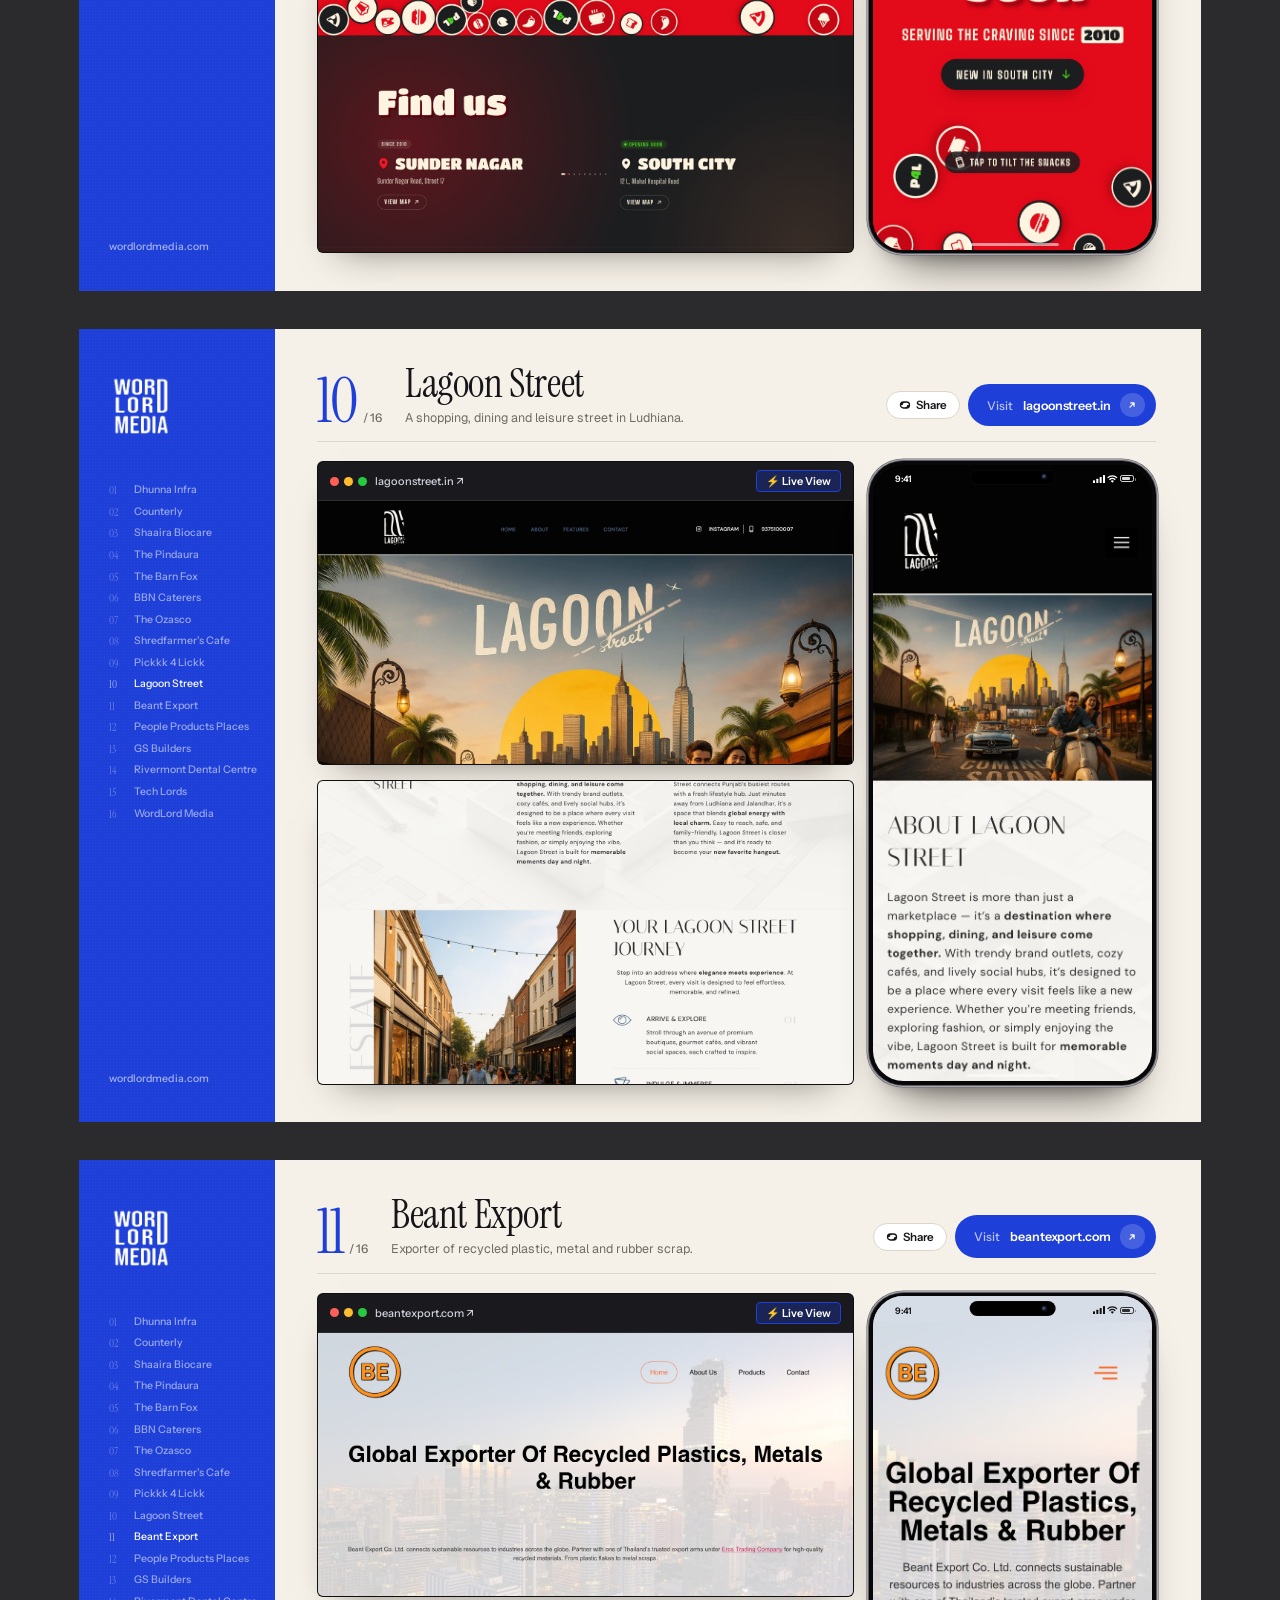
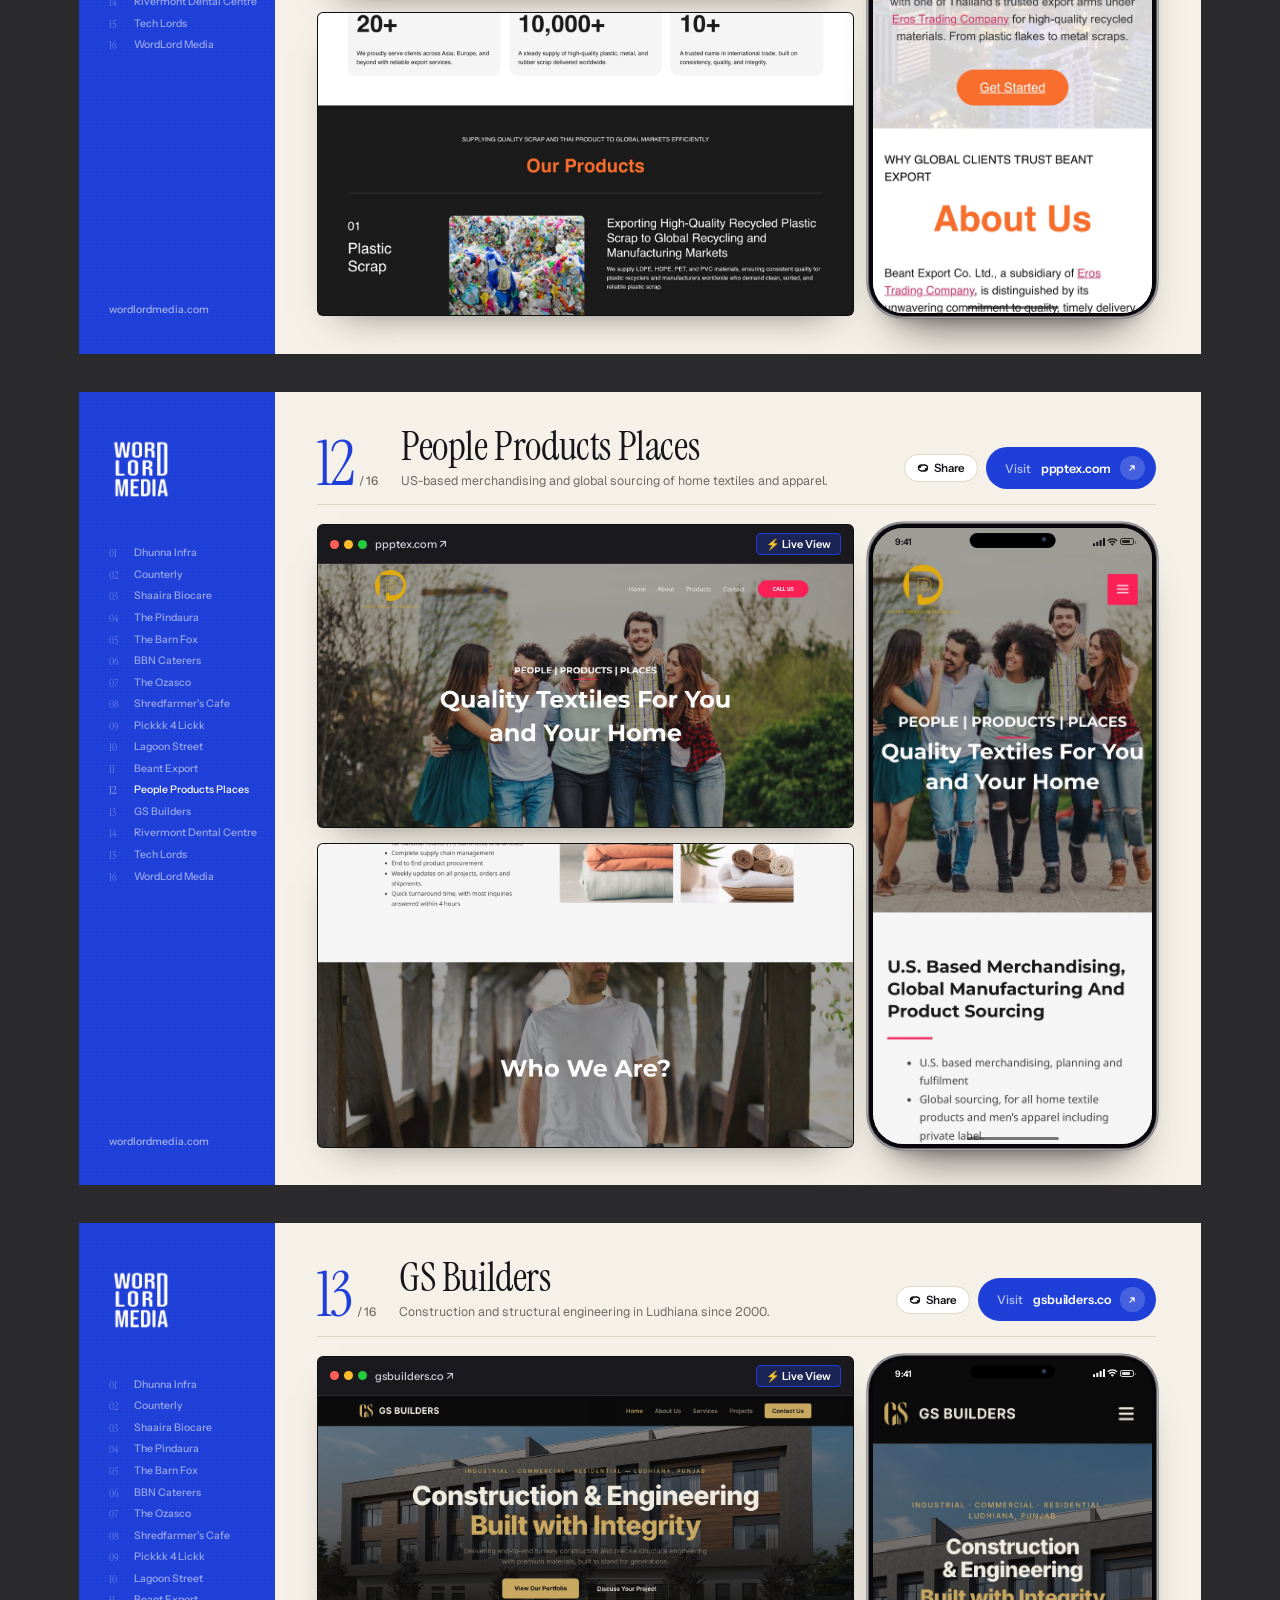
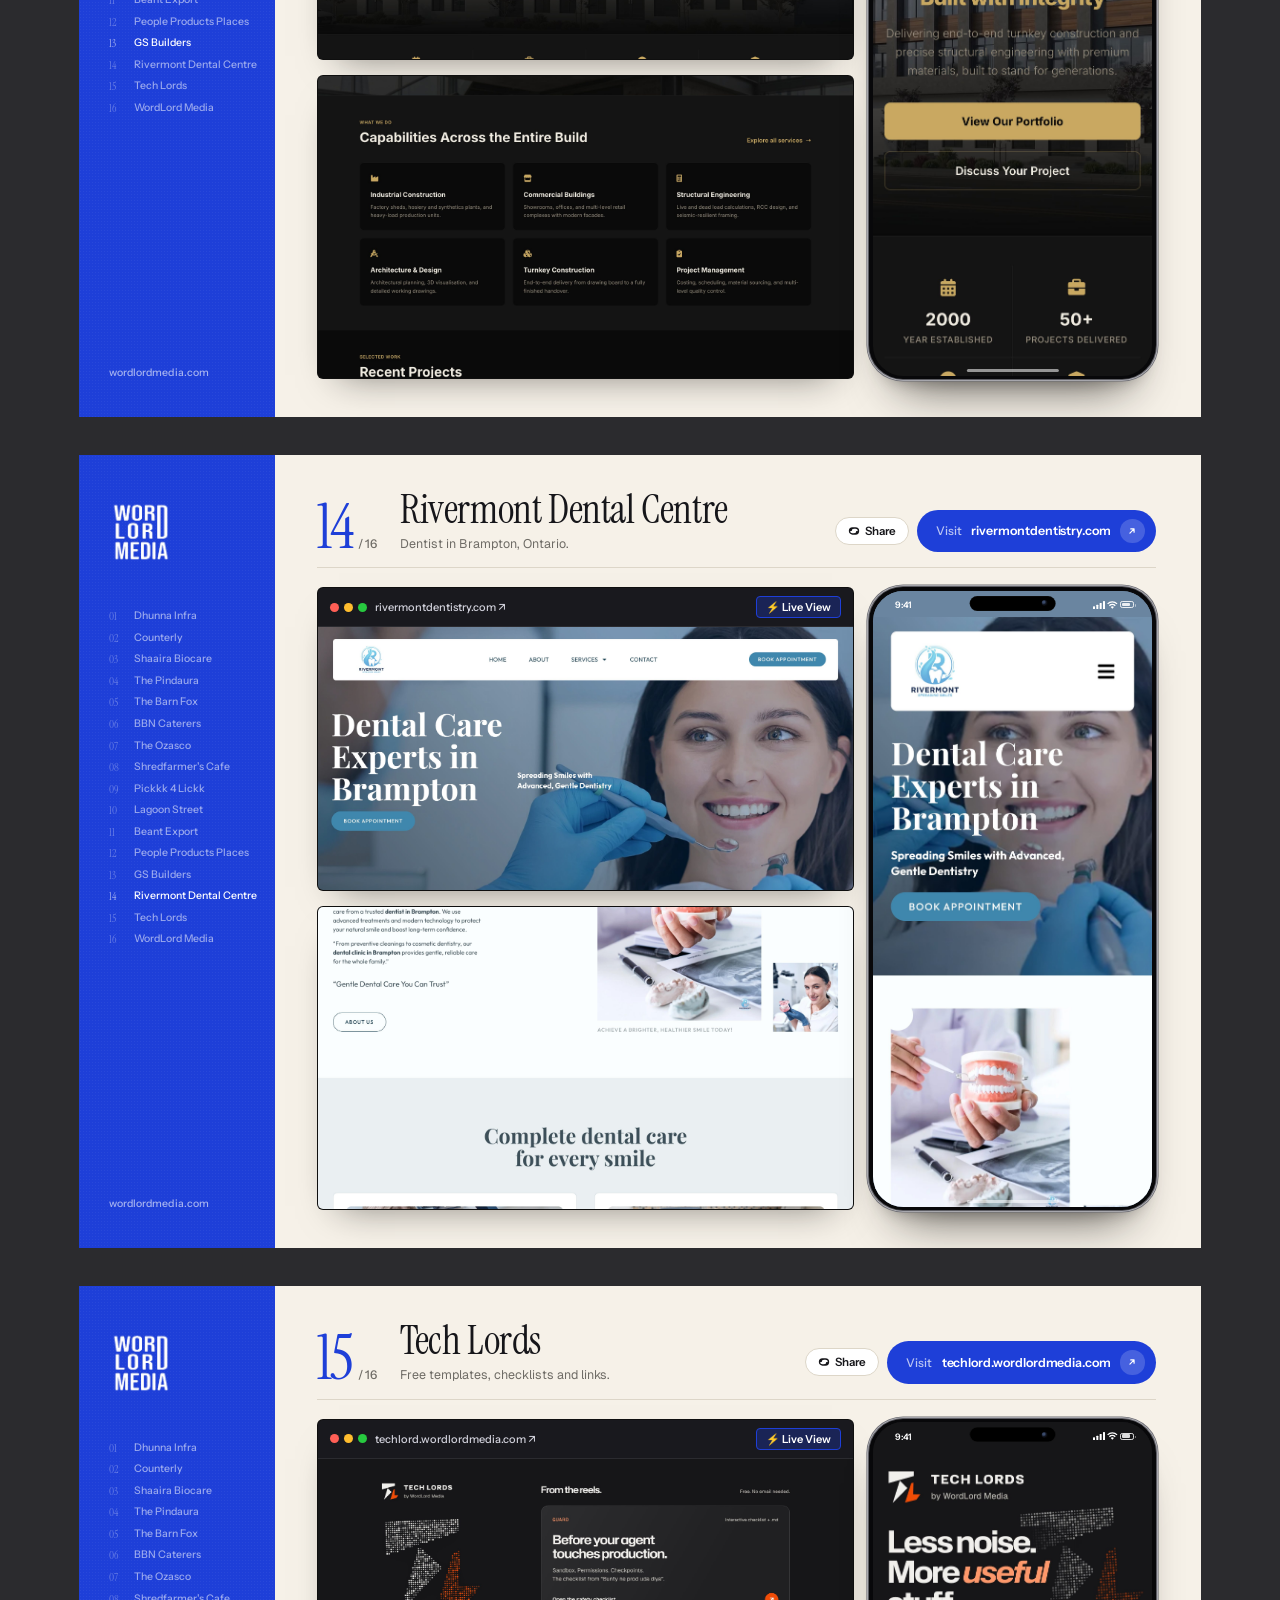
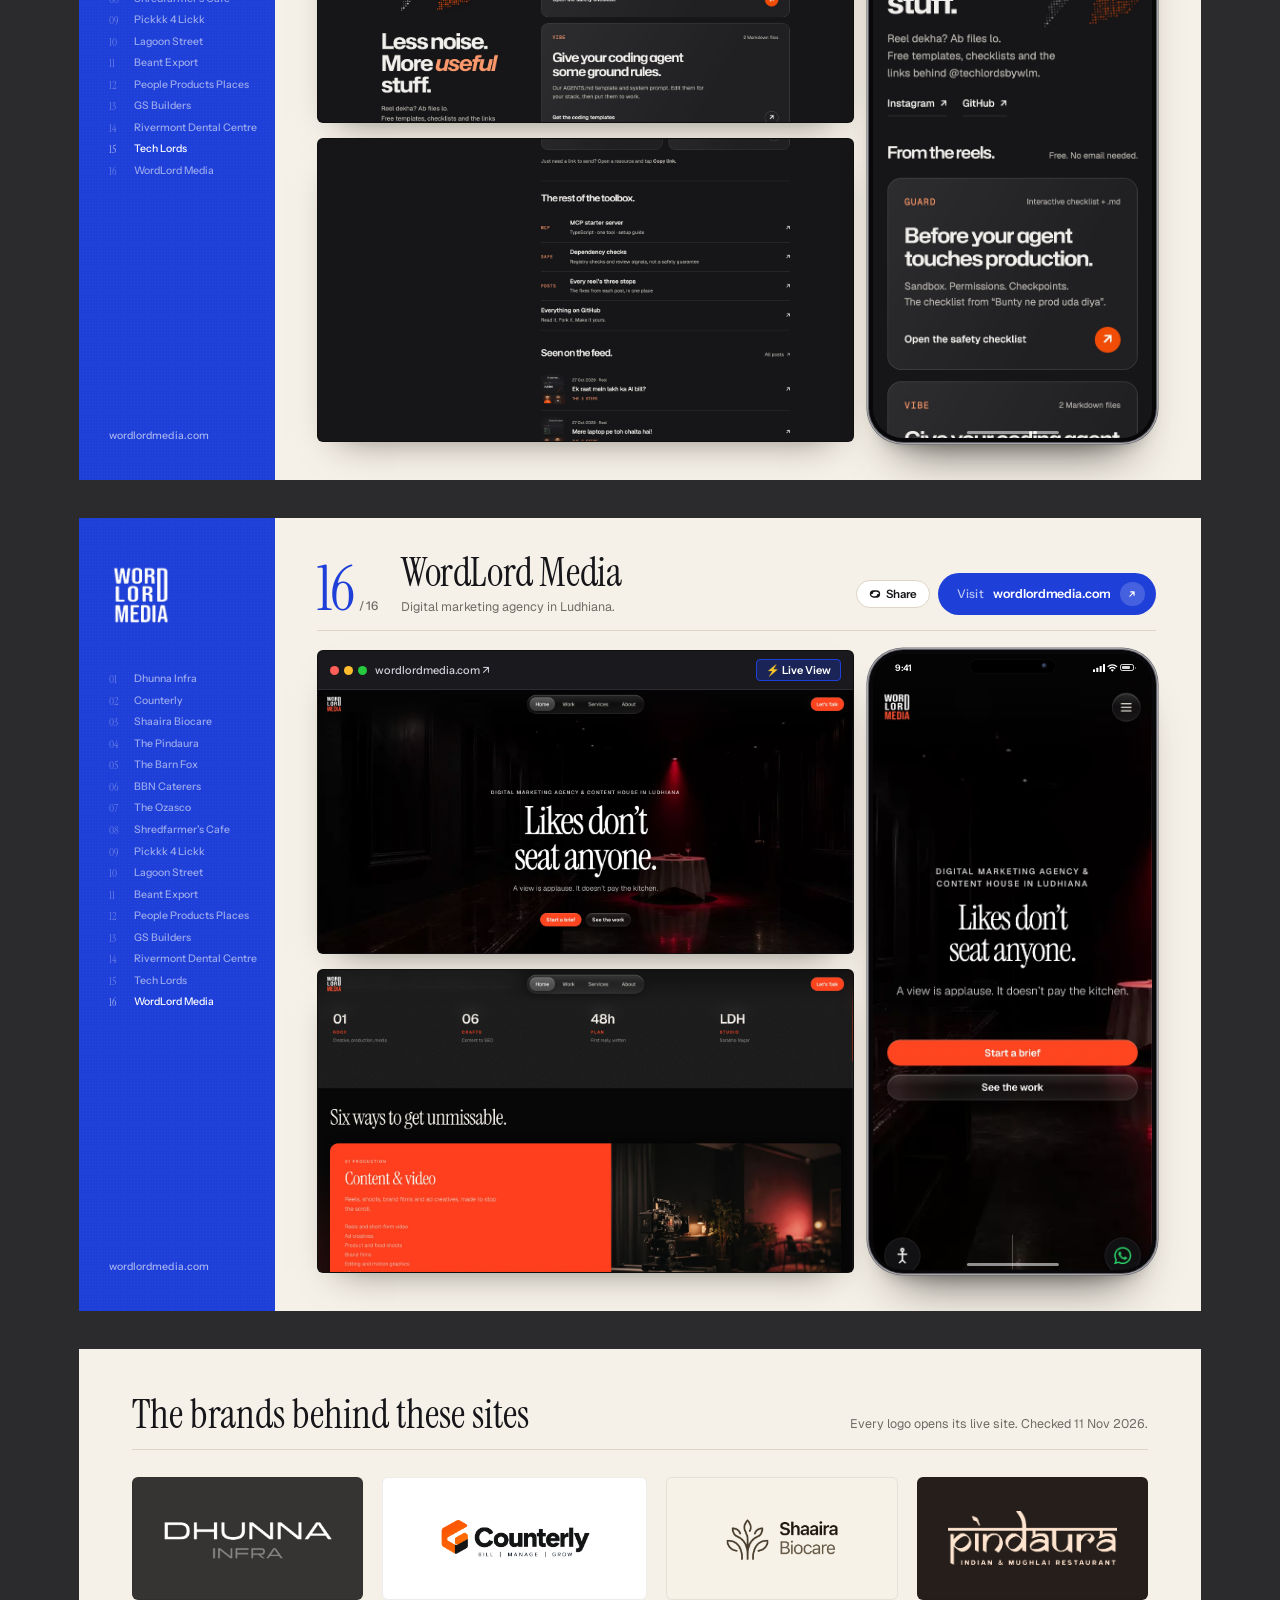
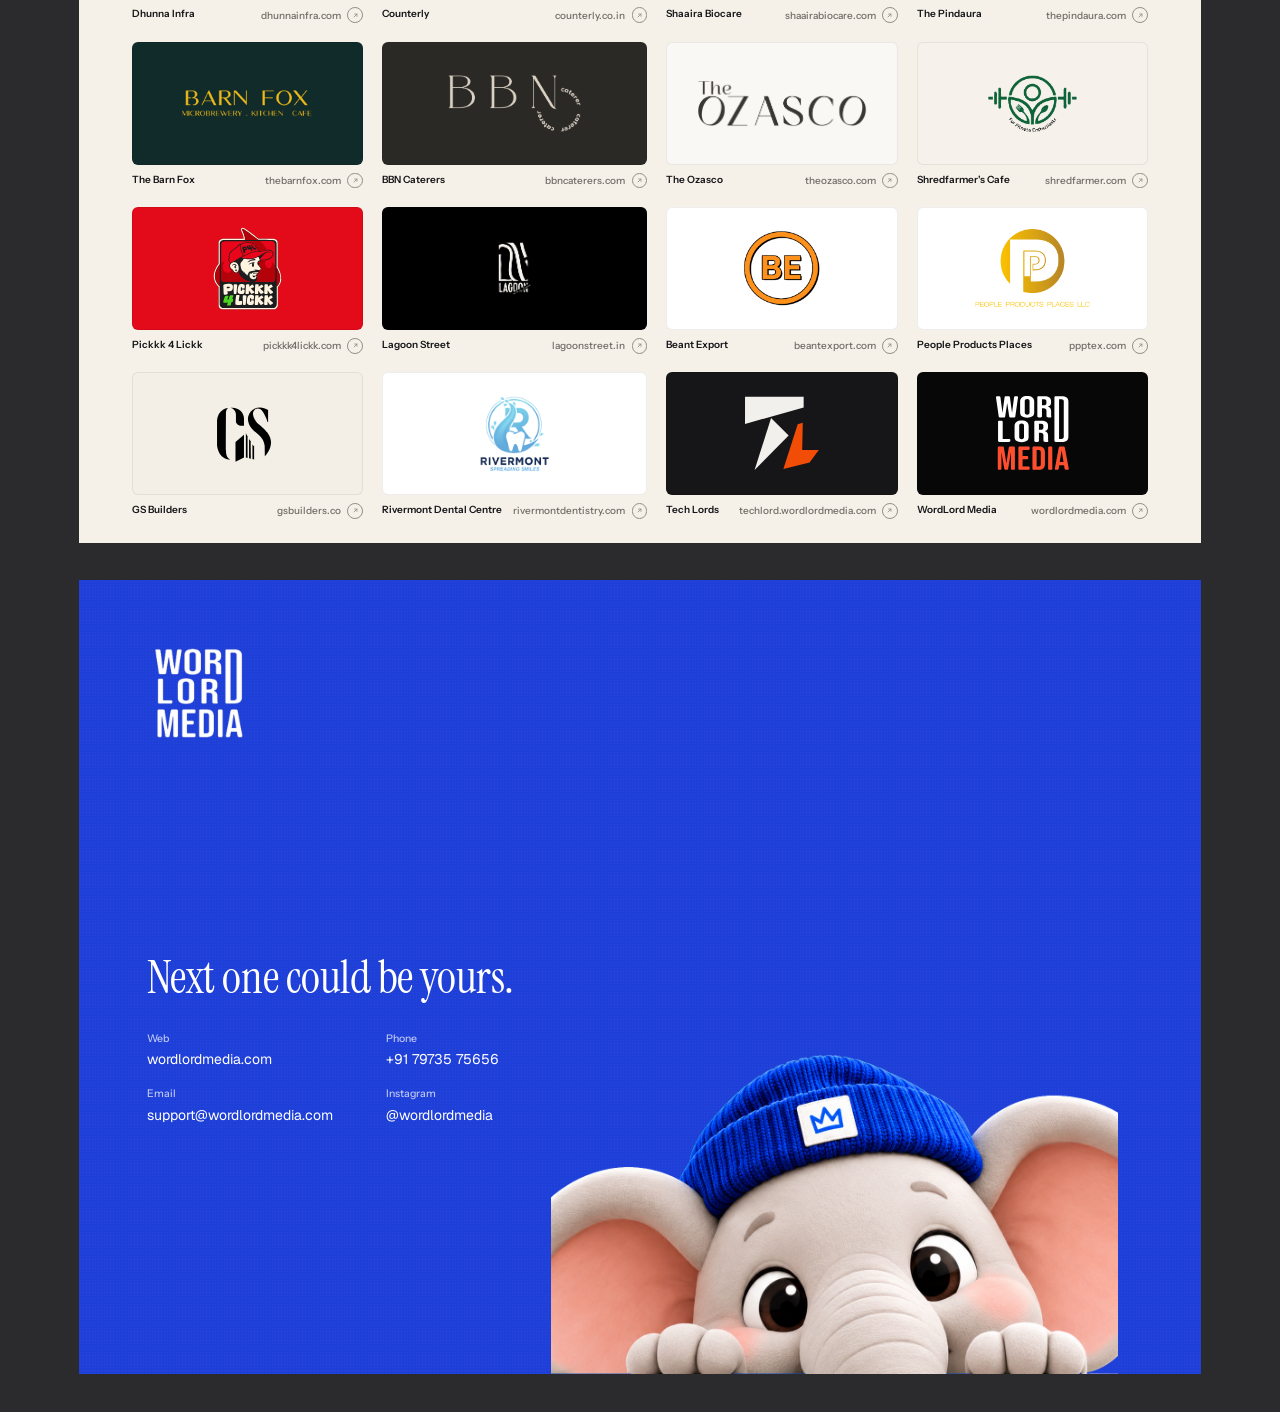
==== commit 973ac4d2: "feat: add sitemap, robots, mobile-first responsive design, live iframe toggle and clean PDF export" ====
--- a/public/index.html
+++ b/public/index.html
@@ -123,9 +123,280 @@
 .cover .cv-main { max-width: 135mm; }
 .strip { max-width: 155mm; z-index: 1; position: relative; }
 .end .mascot-peek2{position:absolute;right:22mm;bottom:0;width:150mm;z-index:1;}
+
+/* ==========================================================================
+   MOBILE FIRST & RESPONSIVE PORTFOLIO STYLES (WordLord Media)
+   ========================================================================== */
+.bar {
+  display: flex !important;
+  align-items: center !important;
+  justify-content: space-between !important;
+  padding: 8px 12px !important;
+  background: #19191e !important;
+  border-bottom: 1px solid rgba(255, 255, 255, 0.08) !important;
+  font: 500 11px 'Instrument Sans', sans-serif !important;
+  color: #9b9ba6 !important;
+  text-decoration: none !important;
+}
+.bar-left {
+  display: flex;
+  align-items: center;
+  gap: 8px;
+  min-width: 0;
+}
+.bar-dots {
+  display: flex;
+  gap: 5px;
+}
+.bar-dots i {
+  width: 9px;
+  height: 9px;
+  border-radius: 50%;
+  display: inline-block;
+}
+.bar-dots i:nth-child(1) { background: #ff5f56; }
+.bar-dots i:nth-child(2) { background: #ffbd2e; }
+.bar-dots i:nth-child(3) { background: #27c93f; }
+.bar-url {
+  color: #d1d1db;
+  text-decoration: none;
+  overflow: hidden;
+  text-overflow: ellipsis;
+  white-space: nowrap;
+}
+.bar-url:hover { color: #fff; text-decoration: underline; }
+.btn-live-toggle {
+  background: rgba(30, 63, 216, 0.3);
+  border: 1px solid #1E3FD8;
+  color: #fff;
+  font: 600 11px 'Instrument Sans', sans-serif;
+  padding: 3px 9px;
+  border-radius: 4px;
+  cursor: pointer;
+  white-space: nowrap;
+  display: inline-flex;
+  align-items: center;
+  gap: 4px;
+  transition: all 0.15s ease;
+}
+.btn-live-toggle:hover {
+  background: #1E3FD8;
+}
+.btn-live-toggle.active {
+  background: #27c93f;
+  border-color: #27c93f;
+  color: #0b2210;
+}
+.hero-viewport {
+  position: relative;
+  flex: 1;
+  width: 100%;
+  height: 100%;
+  min-height: 0;
+  background: #101014;
+}
+.hero-viewport img {
+  width: 100%;
+  height: 100%;
+  object-fit: cover;
+  object-position: top center;
+  display: block;
+}
+.hero-viewport iframe {
+  width: 100%;
+  height: 100%;
+  border: 0;
+  display: none;
+  background: #fff;
+}
+.hero-viewport.is-live img { display: none !important; }
+.hero-viewport.is-live iframe { display: block !important; }
+
+/* Head actions */
+.head-actions {
+  display: flex;
+  align-items: center;
+  gap: 8px;
+}
+.btn-share {
+  display: inline-flex;
+  align-items: center;
+  gap: 5px;
+  background: #ffffff;
+  border: 1px solid #ddd6c8;
+  color: #16161a;
+  border-radius: 999px;
+  padding: 6px 12px;
+  font: 600 11.5px 'Instrument Sans', sans-serif;
+  cursor: pointer;
+  transition: all 0.15s;
+}
+.btn-share:hover {
+  border-color: #1E3FD8;
+  color: #1E3FD8;
+}
+
+@media screen and (max-width: 960px) {
+  body {
+    padding: 0 !important;
+    background: #0d0e14 !important;
+  }
+  .page {
+    width: 100% !important;
+    max-width: 100vw !important;
+    height: auto !important;
+    min-height: auto !important;
+    margin: 0 0 20px 0 !important;
+    border-radius: 0 !important;
+    overflow: visible !important;
+  }
+  .cover {
+    padding: 32px 18px 24px !important;
+    min-height: 100vh !important;
+    display: flex !important;
+    flex-direction: column !important;
+    justify-content: space-between !important;
+    gap: 18px !important;
+  }
+  .cover .cv-main { max-width: 100% !important; }
+  .cover h1 {
+    font-size: 34px !important;
+    line-height: 1.1 !important;
+    margin: 14px 0 10px !important;
+  }
+  .cover p {
+    font-size: 13.5px !important;
+    max-width: 100% !important;
+  }
+  .cover video.mascot-laptop {
+    position: relative !important;
+    width: 100% !important;
+    max-width: 300px !important;
+    height: 230px !important;
+    bottom: auto !important;
+    right: auto !important;
+    margin: 8px auto 0 !important;
+    display: block !important;
+  }
+  .cover .strip {
+    grid-template-columns: repeat(2, 1fr) !important;
+    gap: 8px !important;
+    max-width: 100% !important;
+    margin-top: 10px !important;
+  }
+
+  .site {
+    display: flex !important;
+    flex-direction: column !important;
+  }
+  .side {
+    padding: 12px 14px !important;
+    flex-direction: row !important;
+    align-items: center !important;
+    justify-content: space-between !important;
+    gap: 10px !important;
+    position: sticky !important;
+    top: 0 !important;
+    z-index: 100 !important;
+    box-shadow: 0 4px 14px rgba(0,0,0,0.3) !important;
+  }
+  .side .logo { width: 36px !important; }
+  .side .idx {
+    display: flex !important;
+    overflow-x: auto !important;
+    white-space: nowrap !important;
+    gap: 6px !important;
+    padding-bottom: 2px !important;
+    -webkit-overflow-scrolling: touch;
+    scrollbar-width: none;
+  }
+  .side .idx::-webkit-scrollbar { display: none; }
+  .side .idx li {
+    font-size: 11px !important;
+    padding: 4px 10px !important;
+    border-radius: 999px !important;
+    background: rgba(255, 255, 255, 0.12) !important;
+    color: rgba(255, 255, 255, 0.8) !important;
+    flex-shrink: 0;
+  }
+  .side .idx li.on {
+    background: #ffffff !important;
+    color: #1E3FD8 !important;
+    font-weight: 600 !important;
+  }
+  .side .foot { display: none !important; }
+
+  .site main {
+    padding: 18px 14px 22px !important;
+    gap: 16px !important;
+  }
+  .head {
+    display: flex !important;
+    flex-direction: column !important;
+    align-items: flex-start !important;
+    gap: 10px !important;
+    padding-bottom: 12px !important;
+  }
+  .head .num b { font-size: 36px !important; }
+  .head .who h2 { font-size: 24px !important; white-space: normal !important; }
+  .head .who p { font-size: 13px !important; }
+  .head-actions {
+    width: 100% !important;
+    display: flex !important;
+    justify-content: space-between !important;
+    gap: 10px !important;
+  }
+  .head .visit {
+    flex: 1 !important;
+    justify-content: center !important;
+    padding: 8px 14px !important;
+  }
+
+  .shots {
+    display: flex !important;
+    flex-direction: column !important;
+    gap: 16px !important;
+  }
+  .shots .hero {
+    width: 100% !important;
+    aspect-ratio: 16 / 10 !important;
+    height: auto !important;
+    min-height: 220px !important;
+  }
+  .hero-viewport {
+    height: 220px !important;
+  }
+  .shots .sec { display: none !important; }
+  .shots .phone {
+    width: 220px !important;
+    height: 440px !important;
+    margin: 8px auto 0 !important;
+    align-self: center !important;
+  }
+
+  .wall { padding: 28px 14px !important; }
+  .wall-head { flex-direction: column !important; gap: 6px !important; }
+  .lt-grid {
+    grid-template-columns: repeat(2, 1fr) !important;
+    grid-template-rows: auto !important;
+    gap: 8px !important;
+  }
+  .lt-box { height: 75px !important; }
+  .end {
+    padding: 36px 18px !important;
+    min-height: auto !important;
+  }
+  .end .contact {
+    grid-template-columns: 1fr !important;
+    gap: 12px !important;
+  }
+  .end .mascot-peek2 { display: none !important; }
+}
+
 </style>
   <meta name="robots" content="index, follow">
   <link rel="canonical" href="https://portfolio.wordlordmedia.com/">
+  <link rel="sitemap" type="application/xml" title="Sitemap" href="https://portfolio.wordlordmedia.com/sitemap.xml">
   <meta name="description" content="Official portfolio of WordLord Media. 16 live verified client websites and platforms across real estate, manufacturing, hospitality, healthcare, and SaaS.">
   
   <!-- Open Graph / Facebook -->
@@ -188,241 +459,385 @@
     <h1 contenteditable="true">Websites we designed<br>and built.</h1>
     <p contenteditable="true">16 live sites for builders, restaurants, manufacturers, exporters and clinics. Every name links to the live site.</p></div>
   <div class="strip"><img src="assets/shots/dhunna-desktop.jpg" alt=""><img src="assets/shots/counterly-desktop.jpg" alt=""><img src="assets/shots/shaaira-desktop.jpg" alt=""><img src="assets/shots/pindaura-desktop.jpg" alt=""></div>
-</section><section class="page site"><aside class="side"><img class="logo" src="assets/wl-logo.png" alt="WordLord Media">
+</section><section class="page site" id="dhunnainfra"><aside class="side"><img class="logo" src="assets/wl-logo.png" alt="WordLord Media">
 <ol class="idx"><li class="on">Dhunna Infra</li><li class="">Counterly</li><li class="">Shaaira Biocare</li><li class="">The Pindaura</li><li class="">The Barn Fox</li><li class="">BBN Caterers</li><li class="">The Ozasco</li><li class="">Shredfarmer&#x27;s Cafe</li><li class="">Pickkk 4 Lickk</li><li class="">Lagoon Street</li><li class="">Beant Export</li><li class="">People Products Places</li><li class="">GS Builders</li><li class="">Rivermont Dental Centre</li><li class="">Tech Lords</li><li class="">WordLord Media</li></ol><div class="foot mono">wordlordmedia.com</div></aside>
 <main>
   <header class="head">
     <div class="num"><b>01</b><span class="mono">/ 16</span></div>
     <div class="who"><h2 contenteditable="true">Dhunna Infra</h2><p contenteditable="true">Real estate builders in Ludhiana, Punjab.</p></div>
-    <a class="visit" href="https://dhunnainfra.com"><span class="mono">Visit</span>dhunnainfra.com<i><svg class="arr" viewBox="0 0 12 12" aria-hidden="true"><path d="M3.5 8.5 8.5 3.5M4.5 3.5h4v4" fill="none" stroke="currentColor" stroke-width="1.4" stroke-linecap="round" stroke-linejoin="round"/></svg></i></a>
-  </header>
-  <div class="shots">
-    <figure class="hero shot"><a class="bar" href="https://dhunnainfra.com"><i></i><i></i><i></i><span>dhunnainfra.com</span></a><img src="assets/shots/dhunna-desktop.jpg" alt="Dhunna Infra home page"></figure>
+    <div class="head-actions"><button type="button" class="btn-share" data-share="#dhunnainfra"><svg viewBox="0 0 16 16" width="12" height="12" fill="none" stroke="currentColor" stroke-width="1.8"><path d="M4 8a4 4 0 0 1 4-4h2a4 4 0 0 1 0 8H8M12 8a4 4 0 0 1-4 4H6a4 4 0 0 1 0-8h2"/></svg><span>Share</span></button><a class="visit" href="https://dhunnainfra.com"><span class="mono">Visit</span>dhunnainfra.com<i><svg class="arr" viewBox="0 0 12 12" aria-hidden="true"><path d="M3.5 8.5 8.5 3.5M4.5 3.5h4v4" fill="none" stroke="currentColor" stroke-width="1.4" stroke-linecap="round" stroke-linejoin="round"/></svg></i></a>
+  </div></header>
+  <div class="shots">
+    <figure class="hero shot">
+  <div class="bar">
+    <div class="bar-left"><span class="bar-dots"><i></i><i></i><i></i></span><a class="bar-url" href="https://dhunnainfra.com" target="_blank" rel="noopener">dhunnainfra.com ↗</a></div>
+    <button type="button" class="btn-live-toggle" data-url="https://dhunnainfra.com">⚡ Live View</button>
+  </div>
+  <div class="hero-viewport">
+    <img src="assets/shots/dhunna-desktop.jpg" alt="Dhunna Infra home page">
+    <iframe class="site-frame" loading="lazy" sandbox="allow-scripts allow-same-origin allow-forms allow-popups"></iframe>
+  </div>
+</figure>
     <figure class="sec shot"><img src="assets/shots/dhunna-section.jpg" alt=""></figure>
     <figure class="phone" style="--status-bg:rgb(10,10,10);--status-ink:#fff"><div class="screen">
       <div class="status"><span class="time">9:41</span><span class="island"></span><span class="sys"><svg viewBox="0 0 18 12" aria-hidden="true"><rect x="0" y="8" width="3" height="4" rx=".8"/><rect x="5" y="5.5" width="3" height="6.5" rx=".8"/><rect x="10" y="3" width="3" height="9" rx=".8"/><rect x="15" y="0" width="3" height="12" rx=".8"/></svg><svg viewBox="0 0 16 12" aria-hidden="true"><path d="M8 11.5 5.6 9a3.4 3.4 0 0 1 4.8 0zM2.9 6.3a7.3 7.3 0 0 1 10.2 0l-1.4 1.4a5.3 5.3 0 0 0-7.4 0zM.2 3.6a11 11 0 0 1 15.6 0l-1.4 1.4a9 9 0 0 0-12.8 0z"/></svg><span class="batt"><i></i></span></span></div>
       <img src="assets/shots/dhunna-mobile.jpg" alt="Dhunna Infra on a phone"><span class="home"></span></div></figure>
   </div>
-</main></section><section class="page site"><aside class="side"><img class="logo" src="assets/wl-logo.png" alt="WordLord Media">
+</main></section><section class="page site" id="counterly"><aside class="side"><img class="logo" src="assets/wl-logo.png" alt="WordLord Media">
 <ol class="idx"><li class="">Dhunna Infra</li><li class="on">Counterly</li><li class="">Shaaira Biocare</li><li class="">The Pindaura</li><li class="">The Barn Fox</li><li class="">BBN Caterers</li><li class="">The Ozasco</li><li class="">Shredfarmer&#x27;s Cafe</li><li class="">Pickkk 4 Lickk</li><li class="">Lagoon Street</li><li class="">Beant Export</li><li class="">People Products Places</li><li class="">GS Builders</li><li class="">Rivermont Dental Centre</li><li class="">Tech Lords</li><li class="">WordLord Media</li></ol><div class="foot mono">wordlordmedia.com</div></aside>
 <main>
   <header class="head">
     <div class="num"><b>02</b><span class="mono">/ 16</span></div>
     <div class="who"><h2 contenteditable="true">Counterly</h2><p contenteditable="true">Practical business software for billing, products, receipts, teams and attendance.</p></div>
-    <a class="visit" href="https://counterly.co.in"><span class="mono">Visit</span>counterly.co.in<i><svg class="arr" viewBox="0 0 12 12" aria-hidden="true"><path d="M3.5 8.5 8.5 3.5M4.5 3.5h4v4" fill="none" stroke="currentColor" stroke-width="1.4" stroke-linecap="round" stroke-linejoin="round"/></svg></i></a>
-  </header>
-  <div class="shots">
-    <figure class="hero shot"><a class="bar" href="https://counterly.co.in"><i></i><i></i><i></i><span>counterly.co.in</span></a><img src="assets/shots/counterly-desktop.jpg" alt="Counterly home page"></figure>
+    <div class="head-actions"><button type="button" class="btn-share" data-share="#counterly"><svg viewBox="0 0 16 16" width="12" height="12" fill="none" stroke="currentColor" stroke-width="1.8"><path d="M4 8a4 4 0 0 1 4-4h2a4 4 0 0 1 0 8H8M12 8a4 4 0 0 1-4 4H6a4 4 0 0 1 0-8h2"/></svg><span>Share</span></button><a class="visit" href="https://counterly.co.in"><span class="mono">Visit</span>counterly.co.in<i><svg class="arr" viewBox="0 0 12 12" aria-hidden="true"><path d="M3.5 8.5 8.5 3.5M4.5 3.5h4v4" fill="none" stroke="currentColor" stroke-width="1.4" stroke-linecap="round" stroke-linejoin="round"/></svg></i></a>
+  </div></header>
+  <div class="shots">
+    <figure class="hero shot">
+  <div class="bar">
+    <div class="bar-left"><span class="bar-dots"><i></i><i></i><i></i></span><a class="bar-url" href="https://counterly.co.in" target="_blank" rel="noopener">counterly.co.in ↗</a></div>
+    <button type="button" class="btn-live-toggle" data-url="https://counterly.co.in">⚡ Live View</button>
+  </div>
+  <div class="hero-viewport">
+    <img src="assets/shots/counterly-desktop.jpg" alt="Counterly home page">
+    <iframe class="site-frame" loading="lazy" sandbox="allow-scripts allow-same-origin allow-forms allow-popups"></iframe>
+  </div>
+</figure>
     <figure class="sec shot"><img src="assets/shots/counterly-section.jpg" alt=""></figure>
     <figure class="phone" style="--status-bg:rgb(255,255,255);--status-ink:#111"><div class="screen">
       <div class="status"><span class="time">9:41</span><span class="island"></span><span class="sys"><svg viewBox="0 0 18 12" aria-hidden="true"><rect x="0" y="8" width="3" height="4" rx=".8"/><rect x="5" y="5.5" width="3" height="6.5" rx=".8"/><rect x="10" y="3" width="3" height="9" rx=".8"/><rect x="15" y="0" width="3" height="12" rx=".8"/></svg><svg viewBox="0 0 16 12" aria-hidden="true"><path d="M8 11.5 5.6 9a3.4 3.4 0 0 1 4.8 0zM2.9 6.3a7.3 7.3 0 0 1 10.2 0l-1.4 1.4a5.3 5.3 0 0 0-7.4 0zM.2 3.6a11 11 0 0 1 15.6 0l-1.4 1.4a9 9 0 0 0-12.8 0z"/></svg><span class="batt"><i></i></span></span></div>
       <img src="assets/shots/counterly-mobile.jpg" alt="Counterly on a phone"><span class="home"></span></div></figure>
   </div>
-</main></section><section class="page site"><aside class="side"><img class="logo" src="assets/wl-logo.png" alt="WordLord Media">
+</main></section><section class="page site" id="shaairabiocare"><aside class="side"><img class="logo" src="assets/wl-logo.png" alt="WordLord Media">
 <ol class="idx"><li class="">Dhunna Infra</li><li class="">Counterly</li><li class="on">Shaaira Biocare</li><li class="">The Pindaura</li><li class="">The Barn Fox</li><li class="">BBN Caterers</li><li class="">The Ozasco</li><li class="">Shredfarmer&#x27;s Cafe</li><li class="">Pickkk 4 Lickk</li><li class="">Lagoon Street</li><li class="">Beant Export</li><li class="">People Products Places</li><li class="">GS Builders</li><li class="">Rivermont Dental Centre</li><li class="">Tech Lords</li><li class="">WordLord Media</li></ol><div class="foot mono">wordlordmedia.com</div></aside>
 <main>
   <header class="head">
     <div class="num"><b>03</b><span class="mono">/ 16</span></div>
     <div class="who"><h2 contenteditable="true">Shaaira Biocare</h2><p contenteditable="true">Cosmeceutical and personal care contract manufacturing.</p></div>
-    <a class="visit" href="https://shaairabiocare.com"><span class="mono">Visit</span>shaairabiocare.com<i><svg class="arr" viewBox="0 0 12 12" aria-hidden="true"><path d="M3.5 8.5 8.5 3.5M4.5 3.5h4v4" fill="none" stroke="currentColor" stroke-width="1.4" stroke-linecap="round" stroke-linejoin="round"/></svg></i></a>
-  </header>
-  <div class="shots">
-    <figure class="hero shot"><a class="bar" href="https://shaairabiocare.com"><i></i><i></i><i></i><span>shaairabiocare.com</span></a><img src="assets/shots/shaaira-desktop.jpg" alt="Shaaira Biocare home page"></figure>
+    <div class="head-actions"><button type="button" class="btn-share" data-share="#shaairabiocare"><svg viewBox="0 0 16 16" width="12" height="12" fill="none" stroke="currentColor" stroke-width="1.8"><path d="M4 8a4 4 0 0 1 4-4h2a4 4 0 0 1 0 8H8M12 8a4 4 0 0 1-4 4H6a4 4 0 0 1 0-8h2"/></svg><span>Share</span></button><a class="visit" href="https://shaairabiocare.com"><span class="mono">Visit</span>shaairabiocare.com<i><svg class="arr" viewBox="0 0 12 12" aria-hidden="true"><path d="M3.5 8.5 8.5 3.5M4.5 3.5h4v4" fill="none" stroke="currentColor" stroke-width="1.4" stroke-linecap="round" stroke-linejoin="round"/></svg></i></a>
+  </div></header>
+  <div class="shots">
+    <figure class="hero shot">
+  <div class="bar">
+    <div class="bar-left"><span class="bar-dots"><i></i><i></i><i></i></span><a class="bar-url" href="https://shaairabiocare.com" target="_blank" rel="noopener">shaairabiocare.com ↗</a></div>
+    <button type="button" class="btn-live-toggle" data-url="https://shaairabiocare.com">⚡ Live View</button>
+  </div>
+  <div class="hero-viewport">
+    <img src="assets/shots/shaaira-desktop.jpg" alt="Shaaira Biocare home page">
+    <iframe class="site-frame" loading="lazy" sandbox="allow-scripts allow-same-origin allow-forms allow-popups"></iframe>
+  </div>
+</figure>
     <figure class="sec shot"><img src="assets/shots/shaaira-section.jpg" alt=""></figure>
     <figure class="phone" style="--status-bg:rgb(157,176,154);--status-ink:#111"><div class="screen">
       <div class="status"><span class="time">9:41</span><span class="island"></span><span class="sys"><svg viewBox="0 0 18 12" aria-hidden="true"><rect x="0" y="8" width="3" height="4" rx=".8"/><rect x="5" y="5.5" width="3" height="6.5" rx=".8"/><rect x="10" y="3" width="3" height="9" rx=".8"/><rect x="15" y="0" width="3" height="12" rx=".8"/></svg><svg viewBox="0 0 16 12" aria-hidden="true"><path d="M8 11.5 5.6 9a3.4 3.4 0 0 1 4.8 0zM2.9 6.3a7.3 7.3 0 0 1 10.2 0l-1.4 1.4a5.3 5.3 0 0 0-7.4 0zM.2 3.6a11 11 0 0 1 15.6 0l-1.4 1.4a9 9 0 0 0-12.8 0z"/></svg><span class="batt"><i></i></span></span></div>
       <img src="assets/shots/shaaira-mobile.jpg" alt="Shaaira Biocare on a phone"><span class="home"></span></div></figure>
   </div>
-</main></section><section class="page site"><aside class="side"><img class="logo" src="assets/wl-logo.png" alt="WordLord Media">
+</main></section><section class="page site" id="thepindaura"><aside class="side"><img class="logo" src="assets/wl-logo.png" alt="WordLord Media">
 <ol class="idx"><li class="">Dhunna Infra</li><li class="">Counterly</li><li class="">Shaaira Biocare</li><li class="on">The Pindaura</li><li class="">The Barn Fox</li><li class="">BBN Caterers</li><li class="">The Ozasco</li><li class="">Shredfarmer&#x27;s Cafe</li><li class="">Pickkk 4 Lickk</li><li class="">Lagoon Street</li><li class="">Beant Export</li><li class="">People Products Places</li><li class="">GS Builders</li><li class="">Rivermont Dental Centre</li><li class="">Tech Lords</li><li class="">WordLord Media</li></ol><div class="foot mono">wordlordmedia.com</div></aside>
 <main>
   <header class="head">
     <div class="num"><b>04</b><span class="mono">/ 16</span></div>
     <div class="who"><h2 contenteditable="true">The Pindaura</h2><p contenteditable="true">Mughlai and North Indian restaurant in Sarabha Nagar, Ludhiana.</p></div>
-    <a class="visit" href="https://thepindaura.com"><span class="mono">Visit</span>thepindaura.com<i><svg class="arr" viewBox="0 0 12 12" aria-hidden="true"><path d="M3.5 8.5 8.5 3.5M4.5 3.5h4v4" fill="none" stroke="currentColor" stroke-width="1.4" stroke-linecap="round" stroke-linejoin="round"/></svg></i></a>
-  </header>
-  <div class="shots">
-    <figure class="hero shot"><a class="bar" href="https://thepindaura.com"><i></i><i></i><i></i><span>thepindaura.com</span></a><img src="assets/shots/pindaura-desktop.jpg" alt="The Pindaura home page"></figure>
+    <div class="head-actions"><button type="button" class="btn-share" data-share="#thepindaura"><svg viewBox="0 0 16 16" width="12" height="12" fill="none" stroke="currentColor" stroke-width="1.8"><path d="M4 8a4 4 0 0 1 4-4h2a4 4 0 0 1 0 8H8M12 8a4 4 0 0 1-4 4H6a4 4 0 0 1 0-8h2"/></svg><span>Share</span></button><a class="visit" href="https://thepindaura.com"><span class="mono">Visit</span>thepindaura.com<i><svg class="arr" viewBox="0 0 12 12" aria-hidden="true"><path d="M3.5 8.5 8.5 3.5M4.5 3.5h4v4" fill="none" stroke="currentColor" stroke-width="1.4" stroke-linecap="round" stroke-linejoin="round"/></svg></i></a>
+  </div></header>
+  <div class="shots">
+    <figure class="hero shot">
+  <div class="bar">
+    <div class="bar-left"><span class="bar-dots"><i></i><i></i><i></i></span><a class="bar-url" href="https://thepindaura.com" target="_blank" rel="noopener">thepindaura.com ↗</a></div>
+    <button type="button" class="btn-live-toggle" data-url="https://thepindaura.com">⚡ Live View</button>
+  </div>
+  <div class="hero-viewport">
+    <img src="assets/shots/pindaura-desktop.jpg" alt="The Pindaura home page">
+    <iframe class="site-frame" loading="lazy" sandbox="allow-scripts allow-same-origin allow-forms allow-popups"></iframe>
+  </div>
+</figure>
     <figure class="sec shot"><img src="assets/shots/pindaura-section.jpg" alt=""></figure>
     <figure class="phone" style="--status-bg:rgb(227,227,217);--status-ink:#111"><div class="screen">
       <div class="status"><span class="time">9:41</span><span class="island"></span><span class="sys"><svg viewBox="0 0 18 12" aria-hidden="true"><rect x="0" y="8" width="3" height="4" rx=".8"/><rect x="5" y="5.5" width="3" height="6.5" rx=".8"/><rect x="10" y="3" width="3" height="9" rx=".8"/><rect x="15" y="0" width="3" height="12" rx=".8"/></svg><svg viewBox="0 0 16 12" aria-hidden="true"><path d="M8 11.5 5.6 9a3.4 3.4 0 0 1 4.8 0zM2.9 6.3a7.3 7.3 0 0 1 10.2 0l-1.4 1.4a5.3 5.3 0 0 0-7.4 0zM.2 3.6a11 11 0 0 1 15.6 0l-1.4 1.4a9 9 0 0 0-12.8 0z"/></svg><span class="batt"><i></i></span></span></div>
       <img src="assets/shots/pindaura-mobile.jpg" alt="The Pindaura on a phone"><span class="home"></span></div></figure>
   </div>
-</main></section><section class="page site"><aside class="side"><img class="logo" src="assets/wl-logo.png" alt="WordLord Media">
+</main></section><section class="page site" id="thebarnfox"><aside class="side"><img class="logo" src="assets/wl-logo.png" alt="WordLord Media">
 <ol class="idx"><li class="">Dhunna Infra</li><li class="">Counterly</li><li class="">Shaaira Biocare</li><li class="">The Pindaura</li><li class="on">The Barn Fox</li><li class="">BBN Caterers</li><li class="">The Ozasco</li><li class="">Shredfarmer&#x27;s Cafe</li><li class="">Pickkk 4 Lickk</li><li class="">Lagoon Street</li><li class="">Beant Export</li><li class="">People Products Places</li><li class="">GS Builders</li><li class="">Rivermont Dental Centre</li><li class="">Tech Lords</li><li class="">WordLord Media</li></ol><div class="foot mono">wordlordmedia.com</div></aside>
 <main>
   <header class="head">
     <div class="num"><b>05</b><span class="mono">/ 16</span></div>
     <div class="who"><h2 contenteditable="true">The Barn Fox</h2><p contenteditable="true">Microbrewery, kitchen and café.</p></div>
-    <a class="visit" href="https://thebarnfox.com"><span class="mono">Visit</span>thebarnfox.com<i><svg class="arr" viewBox="0 0 12 12" aria-hidden="true"><path d="M3.5 8.5 8.5 3.5M4.5 3.5h4v4" fill="none" stroke="currentColor" stroke-width="1.4" stroke-linecap="round" stroke-linejoin="round"/></svg></i></a>
-  </header>
-  <div class="shots">
-    <figure class="hero shot"><a class="bar" href="https://thebarnfox.com"><i></i><i></i><i></i><span>thebarnfox.com</span></a><img src="assets/shots/barnfox-desktop.jpg" alt="The Barn Fox home page"></figure>
+    <div class="head-actions"><button type="button" class="btn-share" data-share="#thebarnfox"><svg viewBox="0 0 16 16" width="12" height="12" fill="none" stroke="currentColor" stroke-width="1.8"><path d="M4 8a4 4 0 0 1 4-4h2a4 4 0 0 1 0 8H8M12 8a4 4 0 0 1-4 4H6a4 4 0 0 1 0-8h2"/></svg><span>Share</span></button><a class="visit" href="https://thebarnfox.com"><span class="mono">Visit</span>thebarnfox.com<i><svg class="arr" viewBox="0 0 12 12" aria-hidden="true"><path d="M3.5 8.5 8.5 3.5M4.5 3.5h4v4" fill="none" stroke="currentColor" stroke-width="1.4" stroke-linecap="round" stroke-linejoin="round"/></svg></i></a>
+  </div></header>
+  <div class="shots">
+    <figure class="hero shot">
+  <div class="bar">
+    <div class="bar-left"><span class="bar-dots"><i></i><i></i><i></i></span><a class="bar-url" href="https://thebarnfox.com" target="_blank" rel="noopener">thebarnfox.com ↗</a></div>
+    <button type="button" class="btn-live-toggle" data-url="https://thebarnfox.com">⚡ Live View</button>
+  </div>
+  <div class="hero-viewport">
+    <img src="assets/shots/barnfox-desktop.jpg" alt="The Barn Fox home page">
+    <iframe class="site-frame" loading="lazy" sandbox="allow-scripts allow-same-origin allow-forms allow-popups"></iframe>
+  </div>
+</figure>
     <figure class="sec shot"><img src="assets/shots/barnfox-section.jpg" alt=""></figure>
     <figure class="phone" style="--status-bg:rgb(17,43,42);--status-ink:#fff"><div class="screen">
       <div class="status"><span class="time">9:41</span><span class="island"></span><span class="sys"><svg viewBox="0 0 18 12" aria-hidden="true"><rect x="0" y="8" width="3" height="4" rx=".8"/><rect x="5" y="5.5" width="3" height="6.5" rx=".8"/><rect x="10" y="3" width="3" height="9" rx=".8"/><rect x="15" y="0" width="3" height="12" rx=".8"/></svg><svg viewBox="0 0 16 12" aria-hidden="true"><path d="M8 11.5 5.6 9a3.4 3.4 0 0 1 4.8 0zM2.9 6.3a7.3 7.3 0 0 1 10.2 0l-1.4 1.4a5.3 5.3 0 0 0-7.4 0zM.2 3.6a11 11 0 0 1 15.6 0l-1.4 1.4a9 9 0 0 0-12.8 0z"/></svg><span class="batt"><i></i></span></span></div>
       <img src="assets/shots/barnfox-mobile.jpg" alt="The Barn Fox on a phone"><span class="home"></span></div></figure>
   </div>
-</main></section><section class="page site"><aside class="side"><img class="logo" src="assets/wl-logo.png" alt="WordLord Media">
+</main></section><section class="page site" id="bbncaterers"><aside class="side"><img class="logo" src="assets/wl-logo.png" alt="WordLord Media">
 <ol class="idx"><li class="">Dhunna Infra</li><li class="">Counterly</li><li class="">Shaaira Biocare</li><li class="">The Pindaura</li><li class="">The Barn Fox</li><li class="on">BBN Caterers</li><li class="">The Ozasco</li><li class="">Shredfarmer&#x27;s Cafe</li><li class="">Pickkk 4 Lickk</li><li class="">Lagoon Street</li><li class="">Beant Export</li><li class="">People Products Places</li><li class="">GS Builders</li><li class="">Rivermont Dental Centre</li><li class="">Tech Lords</li><li class="">WordLord Media</li></ol><div class="foot mono">wordlordmedia.com</div></aside>
 <main>
   <header class="head">
     <div class="num"><b>06</b><span class="mono">/ 16</span></div>
     <div class="who"><h2 contenteditable="true">BBN Caterers</h2><p contenteditable="true">Premium catering and heritage dining since 1991.</p></div>
-    <a class="visit" href="https://bbncaterers.com"><span class="mono">Visit</span>bbncaterers.com<i><svg class="arr" viewBox="0 0 12 12" aria-hidden="true"><path d="M3.5 8.5 8.5 3.5M4.5 3.5h4v4" fill="none" stroke="currentColor" stroke-width="1.4" stroke-linecap="round" stroke-linejoin="round"/></svg></i></a>
-  </header>
-  <div class="shots">
-    <figure class="hero shot"><a class="bar" href="https://bbncaterers.com"><i></i><i></i><i></i><span>bbncaterers.com</span></a><img src="assets/shots/bbn-desktop.jpg" alt="BBN Caterers home page"></figure>
+    <div class="head-actions"><button type="button" class="btn-share" data-share="#bbncaterers"><svg viewBox="0 0 16 16" width="12" height="12" fill="none" stroke="currentColor" stroke-width="1.8"><path d="M4 8a4 4 0 0 1 4-4h2a4 4 0 0 1 0 8H8M12 8a4 4 0 0 1-4 4H6a4 4 0 0 1 0-8h2"/></svg><span>Share</span></button><a class="visit" href="https://bbncaterers.com"><span class="mono">Visit</span>bbncaterers.com<i><svg class="arr" viewBox="0 0 12 12" aria-hidden="true"><path d="M3.5 8.5 8.5 3.5M4.5 3.5h4v4" fill="none" stroke="currentColor" stroke-width="1.4" stroke-linecap="round" stroke-linejoin="round"/></svg></i></a>
+  </div></header>
+  <div class="shots">
+    <figure class="hero shot">
+  <div class="bar">
+    <div class="bar-left"><span class="bar-dots"><i></i><i></i><i></i></span><a class="bar-url" href="https://bbncaterers.com" target="_blank" rel="noopener">bbncaterers.com ↗</a></div>
+    <button type="button" class="btn-live-toggle" data-url="https://bbncaterers.com">⚡ Live View</button>
+  </div>
+  <div class="hero-viewport">
+    <img src="assets/shots/bbn-desktop.jpg" alt="BBN Caterers home page">
+    <iframe class="site-frame" loading="lazy" sandbox="allow-scripts allow-same-origin allow-forms allow-popups"></iframe>
+  </div>
+</figure>
     <figure class="sec shot"><img src="assets/shots/bbn-section.jpg" alt=""></figure>
     <figure class="phone" style="--status-bg:rgb(41,40,36);--status-ink:#fff"><div class="screen">
       <div class="status"><span class="time">9:41</span><span class="island"></span><span class="sys"><svg viewBox="0 0 18 12" aria-hidden="true"><rect x="0" y="8" width="3" height="4" rx=".8"/><rect x="5" y="5.5" width="3" height="6.5" rx=".8"/><rect x="10" y="3" width="3" height="9" rx=".8"/><rect x="15" y="0" width="3" height="12" rx=".8"/></svg><svg viewBox="0 0 16 12" aria-hidden="true"><path d="M8 11.5 5.6 9a3.4 3.4 0 0 1 4.8 0zM2.9 6.3a7.3 7.3 0 0 1 10.2 0l-1.4 1.4a5.3 5.3 0 0 0-7.4 0zM.2 3.6a11 11 0 0 1 15.6 0l-1.4 1.4a9 9 0 0 0-12.8 0z"/></svg><span class="batt"><i></i></span></span></div>
       <img src="assets/shots/bbn-mobile.jpg" alt="BBN Caterers on a phone"><span class="home"></span></div></figure>
   </div>
-</main></section><section class="page site"><aside class="side"><img class="logo" src="assets/wl-logo.png" alt="WordLord Media">
+</main></section><section class="page site" id="theozasco"><aside class="side"><img class="logo" src="assets/wl-logo.png" alt="WordLord Media">
 <ol class="idx"><li class="">Dhunna Infra</li><li class="">Counterly</li><li class="">Shaaira Biocare</li><li class="">The Pindaura</li><li class="">The Barn Fox</li><li class="">BBN Caterers</li><li class="on">The Ozasco</li><li class="">Shredfarmer&#x27;s Cafe</li><li class="">Pickkk 4 Lickk</li><li class="">Lagoon Street</li><li class="">Beant Export</li><li class="">People Products Places</li><li class="">GS Builders</li><li class="">Rivermont Dental Centre</li><li class="">Tech Lords</li><li class="">WordLord Media</li></ol><div class="foot mono">wordlordmedia.com</div></aside>
 <main>
   <header class="head">
     <div class="num"><b>07</b><span class="mono">/ 16</span></div>
     <div class="who"><h2 contenteditable="true">The Ozasco</h2><p contenteditable="true">Premium café and specialty coffee shop in Ludhiana.</p></div>
-    <a class="visit" href="https://theozasco.com"><span class="mono">Visit</span>theozasco.com<i><svg class="arr" viewBox="0 0 12 12" aria-hidden="true"><path d="M3.5 8.5 8.5 3.5M4.5 3.5h4v4" fill="none" stroke="currentColor" stroke-width="1.4" stroke-linecap="round" stroke-linejoin="round"/></svg></i></a>
-  </header>
-  <div class="shots">
-    <figure class="hero shot"><a class="bar" href="https://theozasco.com"><i></i><i></i><i></i><span>theozasco.com</span></a><img src="assets/shots/ozasco-desktop.jpg" alt="The Ozasco home page"></figure>
+    <div class="head-actions"><button type="button" class="btn-share" data-share="#theozasco"><svg viewBox="0 0 16 16" width="12" height="12" fill="none" stroke="currentColor" stroke-width="1.8"><path d="M4 8a4 4 0 0 1 4-4h2a4 4 0 0 1 0 8H8M12 8a4 4 0 0 1-4 4H6a4 4 0 0 1 0-8h2"/></svg><span>Share</span></button><a class="visit" href="https://theozasco.com"><span class="mono">Visit</span>theozasco.com<i><svg class="arr" viewBox="0 0 12 12" aria-hidden="true"><path d="M3.5 8.5 8.5 3.5M4.5 3.5h4v4" fill="none" stroke="currentColor" stroke-width="1.4" stroke-linecap="round" stroke-linejoin="round"/></svg></i></a>
+  </div></header>
+  <div class="shots">
+    <figure class="hero shot">
+  <div class="bar">
+    <div class="bar-left"><span class="bar-dots"><i></i><i></i><i></i></span><a class="bar-url" href="https://theozasco.com" target="_blank" rel="noopener">theozasco.com ↗</a></div>
+    <button type="button" class="btn-live-toggle" data-url="https://theozasco.com">⚡ Live View</button>
+  </div>
+  <div class="hero-viewport">
+    <img src="assets/shots/ozasco-desktop.jpg" alt="The Ozasco home page">
+    <iframe class="site-frame" loading="lazy" sandbox="allow-scripts allow-same-origin allow-forms allow-popups"></iframe>
+  </div>
+</figure>
     <figure class="sec shot"><img src="assets/shots/ozasco-section.jpg" alt=""></figure>
     <figure class="phone" style="--status-bg:rgb(54,52,48);--status-ink:#fff"><div class="screen">
       <div class="status"><span class="time">9:41</span><span class="island"></span><span class="sys"><svg viewBox="0 0 18 12" aria-hidden="true"><rect x="0" y="8" width="3" height="4" rx=".8"/><rect x="5" y="5.5" width="3" height="6.5" rx=".8"/><rect x="10" y="3" width="3" height="9" rx=".8"/><rect x="15" y="0" width="3" height="12" rx=".8"/></svg><svg viewBox="0 0 16 12" aria-hidden="true"><path d="M8 11.5 5.6 9a3.4 3.4 0 0 1 4.8 0zM2.9 6.3a7.3 7.3 0 0 1 10.2 0l-1.4 1.4a5.3 5.3 0 0 0-7.4 0zM.2 3.6a11 11 0 0 1 15.6 0l-1.4 1.4a9 9 0 0 0-12.8 0z"/></svg><span class="batt"><i></i></span></span></div>
       <img src="assets/shots/ozasco-mobile.jpg" alt="The Ozasco on a phone"><span class="home"></span></div></figure>
   </div>
-</main></section><section class="page site"><aside class="side"><img class="logo" src="assets/wl-logo.png" alt="WordLord Media">
+</main></section><section class="page site" id="shredfarmerscafe"><aside class="side"><img class="logo" src="assets/wl-logo.png" alt="WordLord Media">
 <ol class="idx"><li class="">Dhunna Infra</li><li class="">Counterly</li><li class="">Shaaira Biocare</li><li class="">The Pindaura</li><li class="">The Barn Fox</li><li class="">BBN Caterers</li><li class="">The Ozasco</li><li class="on">Shredfarmer&#x27;s Cafe</li><li class="">Pickkk 4 Lickk</li><li class="">Lagoon Street</li><li class="">Beant Export</li><li class="">People Products Places</li><li class="">GS Builders</li><li class="">Rivermont Dental Centre</li><li class="">Tech Lords</li><li class="">WordLord Media</li></ol><div class="foot mono">wordlordmedia.com</div></aside>
 <main>
   <header class="head">
     <div class="num"><b>08</b><span class="mono">/ 16</span></div>
     <div class="who"><h2 contenteditable="true">Shredfarmer&#x27;s Cafe</h2><p contenteditable="true">High-protein food in BRS Nagar, Ludhiana.</p></div>
-    <a class="visit" href="https://shredfarmer.com"><span class="mono">Visit</span>shredfarmer.com<i><svg class="arr" viewBox="0 0 12 12" aria-hidden="true"><path d="M3.5 8.5 8.5 3.5M4.5 3.5h4v4" fill="none" stroke="currentColor" stroke-width="1.4" stroke-linecap="round" stroke-linejoin="round"/></svg></i></a>
-  </header>
-  <div class="shots">
-    <figure class="hero shot"><a class="bar" href="https://shredfarmer.com"><i></i><i></i><i></i><span>shredfarmer.com</span></a><img src="assets/shots/shredfarmer-desktop.jpg" alt="Shredfarmer&#x27;s Cafe home page"></figure>
+    <div class="head-actions"><button type="button" class="btn-share" data-share="#shredfarmerscafe"><svg viewBox="0 0 16 16" width="12" height="12" fill="none" stroke="currentColor" stroke-width="1.8"><path d="M4 8a4 4 0 0 1 4-4h2a4 4 0 0 1 0 8H8M12 8a4 4 0 0 1-4 4H6a4 4 0 0 1 0-8h2"/></svg><span>Share</span></button><a class="visit" href="https://shredfarmer.com"><span class="mono">Visit</span>shredfarmer.com<i><svg class="arr" viewBox="0 0 12 12" aria-hidden="true"><path d="M3.5 8.5 8.5 3.5M4.5 3.5h4v4" fill="none" stroke="currentColor" stroke-width="1.4" stroke-linecap="round" stroke-linejoin="round"/></svg></i></a>
+  </div></header>
+  <div class="shots">
+    <figure class="hero shot">
+  <div class="bar">
+    <div class="bar-left"><span class="bar-dots"><i></i><i></i><i></i></span><a class="bar-url" href="https://shredfarmer.com" target="_blank" rel="noopener">shredfarmer.com ↗</a></div>
+    <button type="button" class="btn-live-toggle" data-url="https://shredfarmer.com">⚡ Live View</button>
+  </div>
+  <div class="hero-viewport">
+    <img src="assets/shots/shredfarmer-desktop.jpg" alt="Shredfarmer&#x27;s Cafe home page">
+    <iframe class="site-frame" loading="lazy" sandbox="allow-scripts allow-same-origin allow-forms allow-popups"></iframe>
+  </div>
+</figure>
     <figure class="sec shot"><img src="assets/shots/shredfarmer-section.jpg" alt=""></figure>
     <figure class="phone" style="--status-bg:rgb(247,243,234);--status-ink:#111"><div class="screen">
       <div class="status"><span class="time">9:41</span><span class="island"></span><span class="sys"><svg viewBox="0 0 18 12" aria-hidden="true"><rect x="0" y="8" width="3" height="4" rx=".8"/><rect x="5" y="5.5" width="3" height="6.5" rx=".8"/><rect x="10" y="3" width="3" height="9" rx=".8"/><rect x="15" y="0" width="3" height="12" rx=".8"/></svg><svg viewBox="0 0 16 12" aria-hidden="true"><path d="M8 11.5 5.6 9a3.4 3.4 0 0 1 4.8 0zM2.9 6.3a7.3 7.3 0 0 1 10.2 0l-1.4 1.4a5.3 5.3 0 0 0-7.4 0zM.2 3.6a11 11 0 0 1 15.6 0l-1.4 1.4a9 9 0 0 0-12.8 0z"/></svg><span class="batt"><i></i></span></span></div>
       <img src="assets/shots/shredfarmer-mobile.jpg" alt="Shredfarmer&#x27;s Cafe on a phone"><span class="home"></span></div></figure>
   </div>
-</main></section><section class="page site"><aside class="side"><img class="logo" src="assets/wl-logo.png" alt="WordLord Media">
+</main></section><section class="page site" id="pickkk4lickk"><aside class="side"><img class="logo" src="assets/wl-logo.png" alt="WordLord Media">
 <ol class="idx"><li class="">Dhunna Infra</li><li class="">Counterly</li><li class="">Shaaira Biocare</li><li class="">The Pindaura</li><li class="">The Barn Fox</li><li class="">BBN Caterers</li><li class="">The Ozasco</li><li class="">Shredfarmer&#x27;s Cafe</li><li class="on">Pickkk 4 Lickk</li><li class="">Lagoon Street</li><li class="">Beant Export</li><li class="">People Products Places</li><li class="">GS Builders</li><li class="">Rivermont Dental Centre</li><li class="">Tech Lords</li><li class="">WordLord Media</li></ol><div class="foot mono">wordlordmedia.com</div></aside>
 <main>
   <header class="head">
     <div class="num"><b>09</b><span class="mono">/ 16</span></div>
     <div class="who"><h2 contenteditable="true">Pickkk 4 Lickk</h2><p contenteditable="true">Fast food in Ludhiana, now in South City.</p></div>
-    <a class="visit" href="https://pickkk4lickk.com"><span class="mono">Visit</span>pickkk4lickk.com<i><svg class="arr" viewBox="0 0 12 12" aria-hidden="true"><path d="M3.5 8.5 8.5 3.5M4.5 3.5h4v4" fill="none" stroke="currentColor" stroke-width="1.4" stroke-linecap="round" stroke-linejoin="round"/></svg></i></a>
-  </header>
-  <div class="shots">
-    <figure class="hero shot"><a class="bar" href="https://pickkk4lickk.com"><i></i><i></i><i></i><span>pickkk4lickk.com</span></a><img src="assets/shots/pickkk-desktop.jpg" alt="Pickkk 4 Lickk home page"></figure>
+    <div class="head-actions"><button type="button" class="btn-share" data-share="#pickkk4lickk"><svg viewBox="0 0 16 16" width="12" height="12" fill="none" stroke="currentColor" stroke-width="1.8"><path d="M4 8a4 4 0 0 1 4-4h2a4 4 0 0 1 0 8H8M12 8a4 4 0 0 1-4 4H6a4 4 0 0 1 0-8h2"/></svg><span>Share</span></button><a class="visit" href="https://pickkk4lickk.com"><span class="mono">Visit</span>pickkk4lickk.com<i><svg class="arr" viewBox="0 0 12 12" aria-hidden="true"><path d="M3.5 8.5 8.5 3.5M4.5 3.5h4v4" fill="none" stroke="currentColor" stroke-width="1.4" stroke-linecap="round" stroke-linejoin="round"/></svg></i></a>
+  </div></header>
+  <div class="shots">
+    <figure class="hero shot">
+  <div class="bar">
+    <div class="bar-left"><span class="bar-dots"><i></i><i></i><i></i></span><a class="bar-url" href="https://pickkk4lickk.com" target="_blank" rel="noopener">pickkk4lickk.com ↗</a></div>
+    <button type="button" class="btn-live-toggle" data-url="https://pickkk4lickk.com">⚡ Live View</button>
+  </div>
+  <div class="hero-viewport">
+    <img src="assets/shots/pickkk-desktop.jpg" alt="Pickkk 4 Lickk home page">
+    <iframe class="site-frame" loading="lazy" sandbox="allow-scripts allow-same-origin allow-forms allow-popups"></iframe>
+  </div>
+</figure>
     <figure class="sec shot"><img src="assets/shots/pickkk-section.jpg" alt=""></figure>
     <figure class="phone" style="--status-bg:rgb(227,11,26);--status-ink:#fff"><div class="screen">
       <div class="status"><span class="time">9:41</span><span class="island"></span><span class="sys"><svg viewBox="0 0 18 12" aria-hidden="true"><rect x="0" y="8" width="3" height="4" rx=".8"/><rect x="5" y="5.5" width="3" height="6.5" rx=".8"/><rect x="10" y="3" width="3" height="9" rx=".8"/><rect x="15" y="0" width="3" height="12" rx=".8"/></svg><svg viewBox="0 0 16 12" aria-hidden="true"><path d="M8 11.5 5.6 9a3.4 3.4 0 0 1 4.8 0zM2.9 6.3a7.3 7.3 0 0 1 10.2 0l-1.4 1.4a5.3 5.3 0 0 0-7.4 0zM.2 3.6a11 11 0 0 1 15.6 0l-1.4 1.4a9 9 0 0 0-12.8 0z"/></svg><span class="batt"><i></i></span></span></div>
       <img src="assets/shots/pickkk-mobile.jpg" alt="Pickkk 4 Lickk on a phone"><span class="home"></span></div></figure>
   </div>
-</main></section><section class="page site"><aside class="side"><img class="logo" src="assets/wl-logo.png" alt="WordLord Media">
+</main></section><section class="page site" id="lagoonstreet"><aside class="side"><img class="logo" src="assets/wl-logo.png" alt="WordLord Media">
 <ol class="idx"><li class="">Dhunna Infra</li><li class="">Counterly</li><li class="">Shaaira Biocare</li><li class="">The Pindaura</li><li class="">The Barn Fox</li><li class="">BBN Caterers</li><li class="">The Ozasco</li><li class="">Shredfarmer&#x27;s Cafe</li><li class="">Pickkk 4 Lickk</li><li class="on">Lagoon Street</li><li class="">Beant Export</li><li class="">People Products Places</li><li class="">GS Builders</li><li class="">Rivermont Dental Centre</li><li class="">Tech Lords</li><li class="">WordLord Media</li></ol><div class="foot mono">wordlordmedia.com</div></aside>
 <main>
   <header class="head">
     <div class="num"><b>10</b><span class="mono">/ 16</span></div>
     <div class="who"><h2 contenteditable="true">Lagoon Street</h2><p contenteditable="true">A shopping, dining and leisure street in Ludhiana.</p></div>
-    <a class="visit" href="https://lagoonstreet.in"><span class="mono">Visit</span>lagoonstreet.in<i><svg class="arr" viewBox="0 0 12 12" aria-hidden="true"><path d="M3.5 8.5 8.5 3.5M4.5 3.5h4v4" fill="none" stroke="currentColor" stroke-width="1.4" stroke-linecap="round" stroke-linejoin="round"/></svg></i></a>
-  </header>
-  <div class="shots">
-    <figure class="hero shot"><a class="bar" href="https://lagoonstreet.in"><i></i><i></i><i></i><span>lagoonstreet.in</span></a><img src="assets/shots/lagoon-desktop.jpg" alt="Lagoon Street home page"></figure>
+    <div class="head-actions"><button type="button" class="btn-share" data-share="#lagoonstreet"><svg viewBox="0 0 16 16" width="12" height="12" fill="none" stroke="currentColor" stroke-width="1.8"><path d="M4 8a4 4 0 0 1 4-4h2a4 4 0 0 1 0 8H8M12 8a4 4 0 0 1-4 4H6a4 4 0 0 1 0-8h2"/></svg><span>Share</span></button><a class="visit" href="https://lagoonstreet.in"><span class="mono">Visit</span>lagoonstreet.in<i><svg class="arr" viewBox="0 0 12 12" aria-hidden="true"><path d="M3.5 8.5 8.5 3.5M4.5 3.5h4v4" fill="none" stroke="currentColor" stroke-width="1.4" stroke-linecap="round" stroke-linejoin="round"/></svg></i></a>
+  </div></header>
+  <div class="shots">
+    <figure class="hero shot">
+  <div class="bar">
+    <div class="bar-left"><span class="bar-dots"><i></i><i></i><i></i></span><a class="bar-url" href="https://lagoonstreet.in" target="_blank" rel="noopener">lagoonstreet.in ↗</a></div>
+    <button type="button" class="btn-live-toggle" data-url="https://lagoonstreet.in">⚡ Live View</button>
+  </div>
+  <div class="hero-viewport">
+    <img src="assets/shots/lagoon-desktop.jpg" alt="Lagoon Street home page">
+    <iframe class="site-frame" loading="lazy" sandbox="allow-scripts allow-same-origin allow-forms allow-popups"></iframe>
+  </div>
+</figure>
     <figure class="sec shot"><img src="assets/shots/lagoon-section.jpg" alt=""></figure>
     <figure class="phone" style="--status-bg:rgb(3,3,3);--status-ink:#fff"><div class="screen">
       <div class="status"><span class="time">9:41</span><span class="island"></span><span class="sys"><svg viewBox="0 0 18 12" aria-hidden="true"><rect x="0" y="8" width="3" height="4" rx=".8"/><rect x="5" y="5.5" width="3" height="6.5" rx=".8"/><rect x="10" y="3" width="3" height="9" rx=".8"/><rect x="15" y="0" width="3" height="12" rx=".8"/></svg><svg viewBox="0 0 16 12" aria-hidden="true"><path d="M8 11.5 5.6 9a3.4 3.4 0 0 1 4.8 0zM2.9 6.3a7.3 7.3 0 0 1 10.2 0l-1.4 1.4a5.3 5.3 0 0 0-7.4 0zM.2 3.6a11 11 0 0 1 15.6 0l-1.4 1.4a9 9 0 0 0-12.8 0z"/></svg><span class="batt"><i></i></span></span></div>
       <img src="assets/shots/lagoon-mobile.jpg" alt="Lagoon Street on a phone"><span class="home"></span></div></figure>
   </div>
-</main></section><section class="page site"><aside class="side"><img class="logo" src="assets/wl-logo.png" alt="WordLord Media">
+</main></section><section class="page site" id="beantexport"><aside class="side"><img class="logo" src="assets/wl-logo.png" alt="WordLord Media">
 <ol class="idx"><li class="">Dhunna Infra</li><li class="">Counterly</li><li class="">Shaaira Biocare</li><li class="">The Pindaura</li><li class="">The Barn Fox</li><li class="">BBN Caterers</li><li class="">The Ozasco</li><li class="">Shredfarmer&#x27;s Cafe</li><li class="">Pickkk 4 Lickk</li><li class="">Lagoon Street</li><li class="on">Beant Export</li><li class="">People Products Places</li><li class="">GS Builders</li><li class="">Rivermont Dental Centre</li><li class="">Tech Lords</li><li class="">WordLord Media</li></ol><div class="foot mono">wordlordmedia.com</div></aside>
 <main>
   <header class="head">
     <div class="num"><b>11</b><span class="mono">/ 16</span></div>
     <div class="who"><h2 contenteditable="true">Beant Export</h2><p contenteditable="true">Exporter of recycled plastic, metal and rubber scrap.</p></div>
-    <a class="visit" href="https://beantexport.com"><span class="mono">Visit</span>beantexport.com<i><svg class="arr" viewBox="0 0 12 12" aria-hidden="true"><path d="M3.5 8.5 8.5 3.5M4.5 3.5h4v4" fill="none" stroke="currentColor" stroke-width="1.4" stroke-linecap="round" stroke-linejoin="round"/></svg></i></a>
-  </header>
-  <div class="shots">
-    <figure class="hero shot"><a class="bar" href="https://beantexport.com"><i></i><i></i><i></i><span>beantexport.com</span></a><img src="assets/shots/beant-desktop.jpg" alt="Beant Export home page"></figure>
+    <div class="head-actions"><button type="button" class="btn-share" data-share="#beantexport"><svg viewBox="0 0 16 16" width="12" height="12" fill="none" stroke="currentColor" stroke-width="1.8"><path d="M4 8a4 4 0 0 1 4-4h2a4 4 0 0 1 0 8H8M12 8a4 4 0 0 1-4 4H6a4 4 0 0 1 0-8h2"/></svg><span>Share</span></button><a class="visit" href="https://beantexport.com"><span class="mono">Visit</span>beantexport.com<i><svg class="arr" viewBox="0 0 12 12" aria-hidden="true"><path d="M3.5 8.5 8.5 3.5M4.5 3.5h4v4" fill="none" stroke="currentColor" stroke-width="1.4" stroke-linecap="round" stroke-linejoin="round"/></svg></i></a>
+  </div></header>
+  <div class="shots">
+    <figure class="hero shot">
+  <div class="bar">
+    <div class="bar-left"><span class="bar-dots"><i></i><i></i><i></i></span><a class="bar-url" href="https://beantexport.com" target="_blank" rel="noopener">beantexport.com ↗</a></div>
+    <button type="button" class="btn-live-toggle" data-url="https://beantexport.com">⚡ Live View</button>
+  </div>
+  <div class="hero-viewport">
+    <img src="assets/shots/beant-desktop.jpg" alt="Beant Export home page">
+    <iframe class="site-frame" loading="lazy" sandbox="allow-scripts allow-same-origin allow-forms allow-popups"></iframe>
+  </div>
+</figure>
     <figure class="sec shot"><img src="assets/shots/beant-section.jpg" alt=""></figure>
     <figure class="phone" style="--status-bg:rgb(214,221,231);--status-ink:#111"><div class="screen">
       <div class="status"><span class="time">9:41</span><span class="island"></span><span class="sys"><svg viewBox="0 0 18 12" aria-hidden="true"><rect x="0" y="8" width="3" height="4" rx=".8"/><rect x="5" y="5.5" width="3" height="6.5" rx=".8"/><rect x="10" y="3" width="3" height="9" rx=".8"/><rect x="15" y="0" width="3" height="12" rx=".8"/></svg><svg viewBox="0 0 16 12" aria-hidden="true"><path d="M8 11.5 5.6 9a3.4 3.4 0 0 1 4.8 0zM2.9 6.3a7.3 7.3 0 0 1 10.2 0l-1.4 1.4a5.3 5.3 0 0 0-7.4 0zM.2 3.6a11 11 0 0 1 15.6 0l-1.4 1.4a9 9 0 0 0-12.8 0z"/></svg><span class="batt"><i></i></span></span></div>
       <img src="assets/shots/beant-mobile.jpg" alt="Beant Export on a phone"><span class="home"></span></div></figure>
   </div>
-</main></section><section class="page site"><aside class="side"><img class="logo" src="assets/wl-logo.png" alt="WordLord Media">
+</main></section><section class="page site" id="peopleproductsplaces"><aside class="side"><img class="logo" src="assets/wl-logo.png" alt="WordLord Media">
 <ol class="idx"><li class="">Dhunna Infra</li><li class="">Counterly</li><li class="">Shaaira Biocare</li><li class="">The Pindaura</li><li class="">The Barn Fox</li><li class="">BBN Caterers</li><li class="">The Ozasco</li><li class="">Shredfarmer&#x27;s Cafe</li><li class="">Pickkk 4 Lickk</li><li class="">Lagoon Street</li><li class="">Beant Export</li><li class="on">People Products Places</li><li class="">GS Builders</li><li class="">Rivermont Dental Centre</li><li class="">Tech Lords</li><li class="">WordLord Media</li></ol><div class="foot mono">wordlordmedia.com</div></aside>
 <main>
   <header class="head">
     <div class="num"><b>12</b><span class="mono">/ 16</span></div>
     <div class="who"><h2 contenteditable="true">People Products Places</h2><p contenteditable="true">US-based merchandising and global sourcing of home textiles and apparel.</p></div>
-    <a class="visit" href="https://ppptex.com"><span class="mono">Visit</span>ppptex.com<i><svg class="arr" viewBox="0 0 12 12" aria-hidden="true"><path d="M3.5 8.5 8.5 3.5M4.5 3.5h4v4" fill="none" stroke="currentColor" stroke-width="1.4" stroke-linecap="round" stroke-linejoin="round"/></svg></i></a>
-  </header>
-  <div class="shots">
-    <figure class="hero shot"><a class="bar" href="https://ppptex.com"><i></i><i></i><i></i><span>ppptex.com</span></a><img src="assets/shots/ppptex-desktop.jpg" alt="People Products Places home page"></figure>
+    <div class="head-actions"><button type="button" class="btn-share" data-share="#peopleproductsplaces"><svg viewBox="0 0 16 16" width="12" height="12" fill="none" stroke="currentColor" stroke-width="1.8"><path d="M4 8a4 4 0 0 1 4-4h2a4 4 0 0 1 0 8H8M12 8a4 4 0 0 1-4 4H6a4 4 0 0 1 0-8h2"/></svg><span>Share</span></button><a class="visit" href="https://ppptex.com"><span class="mono">Visit</span>ppptex.com<i><svg class="arr" viewBox="0 0 12 12" aria-hidden="true"><path d="M3.5 8.5 8.5 3.5M4.5 3.5h4v4" fill="none" stroke="currentColor" stroke-width="1.4" stroke-linecap="round" stroke-linejoin="round"/></svg></i></a>
+  </div></header>
+  <div class="shots">
+    <figure class="hero shot">
+  <div class="bar">
+    <div class="bar-left"><span class="bar-dots"><i></i><i></i><i></i></span><a class="bar-url" href="https://ppptex.com" target="_blank" rel="noopener">ppptex.com ↗</a></div>
+    <button type="button" class="btn-live-toggle" data-url="https://ppptex.com">⚡ Live View</button>
+  </div>
+  <div class="hero-viewport">
+    <img src="assets/shots/ppptex-desktop.jpg" alt="People Products Places home page">
+    <iframe class="site-frame" loading="lazy" sandbox="allow-scripts allow-same-origin allow-forms allow-popups"></iframe>
+  </div>
+</figure>
     <figure class="sec shot"><img src="assets/shots/ppptex-section.jpg" alt=""></figure>
     <figure class="phone" style="--status-bg:rgb(157,156,149);--status-ink:#111"><div class="screen">
       <div class="status"><span class="time">9:41</span><span class="island"></span><span class="sys"><svg viewBox="0 0 18 12" aria-hidden="true"><rect x="0" y="8" width="3" height="4" rx=".8"/><rect x="5" y="5.5" width="3" height="6.5" rx=".8"/><rect x="10" y="3" width="3" height="9" rx=".8"/><rect x="15" y="0" width="3" height="12" rx=".8"/></svg><svg viewBox="0 0 16 12" aria-hidden="true"><path d="M8 11.5 5.6 9a3.4 3.4 0 0 1 4.8 0zM2.9 6.3a7.3 7.3 0 0 1 10.2 0l-1.4 1.4a5.3 5.3 0 0 0-7.4 0zM.2 3.6a11 11 0 0 1 15.6 0l-1.4 1.4a9 9 0 0 0-12.8 0z"/></svg><span class="batt"><i></i></span></span></div>
       <img src="assets/shots/ppptex-mobile.jpg" alt="People Products Places on a phone"><span class="home"></span></div></figure>
   </div>
-</main></section><section class="page site"><aside class="side"><img class="logo" src="assets/wl-logo.png" alt="WordLord Media">
+</main></section><section class="page site" id="gsbuilders"><aside class="side"><img class="logo" src="assets/wl-logo.png" alt="WordLord Media">
 <ol class="idx"><li class="">Dhunna Infra</li><li class="">Counterly</li><li class="">Shaaira Biocare</li><li class="">The Pindaura</li><li class="">The Barn Fox</li><li class="">BBN Caterers</li><li class="">The Ozasco</li><li class="">Shredfarmer&#x27;s Cafe</li><li class="">Pickkk 4 Lickk</li><li class="">Lagoon Street</li><li class="">Beant Export</li><li class="">People Products Places</li><li class="on">GS Builders</li><li class="">Rivermont Dental Centre</li><li class="">Tech Lords</li><li class="">WordLord Media</li></ol><div class="foot mono">wordlordmedia.com</div></aside>
 <main>
   <header class="head">
     <div class="num"><b>13</b><span class="mono">/ 16</span></div>
     <div class="who"><h2 contenteditable="true">GS Builders</h2><p contenteditable="true">Construction and structural engineering in Ludhiana since 2000.</p></div>
-    <a class="visit" href="https://gsbuilders.co"><span class="mono">Visit</span>gsbuilders.co<i><svg class="arr" viewBox="0 0 12 12" aria-hidden="true"><path d="M3.5 8.5 8.5 3.5M4.5 3.5h4v4" fill="none" stroke="currentColor" stroke-width="1.4" stroke-linecap="round" stroke-linejoin="round"/></svg></i></a>
-  </header>
-  <div class="shots">
-    <figure class="hero shot"><a class="bar" href="https://gsbuilders.co"><i></i><i></i><i></i><span>gsbuilders.co</span></a><img src="assets/shots/gsbuilders-desktop.jpg" alt="GS Builders home page"></figure>
+    <div class="head-actions"><button type="button" class="btn-share" data-share="#gsbuilders"><svg viewBox="0 0 16 16" width="12" height="12" fill="none" stroke="currentColor" stroke-width="1.8"><path d="M4 8a4 4 0 0 1 4-4h2a4 4 0 0 1 0 8H8M12 8a4 4 0 0 1-4 4H6a4 4 0 0 1 0-8h2"/></svg><span>Share</span></button><a class="visit" href="https://gsbuilders.co"><span class="mono">Visit</span>gsbuilders.co<i><svg class="arr" viewBox="0 0 12 12" aria-hidden="true"><path d="M3.5 8.5 8.5 3.5M4.5 3.5h4v4" fill="none" stroke="currentColor" stroke-width="1.4" stroke-linecap="round" stroke-linejoin="round"/></svg></i></a>
+  </div></header>
+  <div class="shots">
+    <figure class="hero shot">
+  <div class="bar">
+    <div class="bar-left"><span class="bar-dots"><i></i><i></i><i></i></span><a class="bar-url" href="https://gsbuilders.co" target="_blank" rel="noopener">gsbuilders.co ↗</a></div>
+    <button type="button" class="btn-live-toggle" data-url="https://gsbuilders.co">⚡ Live View</button>
+  </div>
+  <div class="hero-viewport">
+    <img src="assets/shots/gsbuilders-desktop.jpg" alt="GS Builders home page">
+    <iframe class="site-frame" loading="lazy" sandbox="allow-scripts allow-same-origin allow-forms allow-popups"></iframe>
+  </div>
+</figure>
     <figure class="sec shot"><img src="assets/shots/gsbuilders-section.jpg" alt=""></figure>
     <figure class="phone" style="--status-bg:rgb(11,11,11);--status-ink:#fff"><div class="screen">
       <div class="status"><span class="time">9:41</span><span class="island"></span><span class="sys"><svg viewBox="0 0 18 12" aria-hidden="true"><rect x="0" y="8" width="3" height="4" rx=".8"/><rect x="5" y="5.5" width="3" height="6.5" rx=".8"/><rect x="10" y="3" width="3" height="9" rx=".8"/><rect x="15" y="0" width="3" height="12" rx=".8"/></svg><svg viewBox="0 0 16 12" aria-hidden="true"><path d="M8 11.5 5.6 9a3.4 3.4 0 0 1 4.8 0zM2.9 6.3a7.3 7.3 0 0 1 10.2 0l-1.4 1.4a5.3 5.3 0 0 0-7.4 0zM.2 3.6a11 11 0 0 1 15.6 0l-1.4 1.4a9 9 0 0 0-12.8 0z"/></svg><span class="batt"><i></i></span></span></div>
       <img src="assets/shots/gsbuilders-mobile.jpg" alt="GS Builders on a phone"><span class="home"></span></div></figure>
   </div>
-</main></section><section class="page site"><aside class="side"><img class="logo" src="assets/wl-logo.png" alt="WordLord Media">
+</main></section><section class="page site" id="rivermontdental"><aside class="side"><img class="logo" src="assets/wl-logo.png" alt="WordLord Media">
 <ol class="idx"><li class="">Dhunna Infra</li><li class="">Counterly</li><li class="">Shaaira Biocare</li><li class="">The Pindaura</li><li class="">The Barn Fox</li><li class="">BBN Caterers</li><li class="">The Ozasco</li><li class="">Shredfarmer&#x27;s Cafe</li><li class="">Pickkk 4 Lickk</li><li class="">Lagoon Street</li><li class="">Beant Export</li><li class="">People Products Places</li><li class="">GS Builders</li><li class="on">Rivermont Dental Centre</li><li class="">Tech Lords</li><li class="">WordLord Media</li></ol><div class="foot mono">wordlordmedia.com</div></aside>
 <main>
   <header class="head">
     <div class="num"><b>14</b><span class="mono">/ 16</span></div>
     <div class="who"><h2 contenteditable="true">Rivermont Dental Centre</h2><p contenteditable="true">Dentist in Brampton, Ontario.</p></div>
-    <a class="visit" href="https://rivermontdentistry.com"><span class="mono">Visit</span>rivermontdentistry.com<i><svg class="arr" viewBox="0 0 12 12" aria-hidden="true"><path d="M3.5 8.5 8.5 3.5M4.5 3.5h4v4" fill="none" stroke="currentColor" stroke-width="1.4" stroke-linecap="round" stroke-linejoin="round"/></svg></i></a>
-  </header>
-  <div class="shots">
-    <figure class="hero shot"><a class="bar" href="https://rivermontdentistry.com"><i></i><i></i><i></i><span>rivermontdentistry.com</span></a><img src="assets/shots/rivermont-desktop.jpg" alt="Rivermont Dental Centre home page"></figure>
+    <div class="head-actions"><button type="button" class="btn-share" data-share="#rivermontdental"><svg viewBox="0 0 16 16" width="12" height="12" fill="none" stroke="currentColor" stroke-width="1.8"><path d="M4 8a4 4 0 0 1 4-4h2a4 4 0 0 1 0 8H8M12 8a4 4 0 0 1-4 4H6a4 4 0 0 1 0-8h2"/></svg><span>Share</span></button><a class="visit" href="https://rivermontdentistry.com"><span class="mono">Visit</span>rivermontdentistry.com<i><svg class="arr" viewBox="0 0 12 12" aria-hidden="true"><path d="M3.5 8.5 8.5 3.5M4.5 3.5h4v4" fill="none" stroke="currentColor" stroke-width="1.4" stroke-linecap="round" stroke-linejoin="round"/></svg></i></a>
+  </div></header>
+  <div class="shots">
+    <figure class="hero shot">
+  <div class="bar">
+    <div class="bar-left"><span class="bar-dots"><i></i><i></i><i></i></span><a class="bar-url" href="https://rivermontdentistry.com" target="_blank" rel="noopener">rivermontdentistry.com ↗</a></div>
+    <button type="button" class="btn-live-toggle" data-url="https://rivermontdentistry.com">⚡ Live View</button>
+  </div>
+  <div class="hero-viewport">
+    <img src="assets/shots/rivermont-desktop.jpg" alt="Rivermont Dental Centre home page">
+    <iframe class="site-frame" loading="lazy" sandbox="allow-scripts allow-same-origin allow-forms allow-popups"></iframe>
+  </div>
+</figure>
     <figure class="sec shot"><img src="assets/shots/rivermont-section.jpg" alt=""></figure>
     <figure class="phone" style="--status-bg:rgb(106,133,160);--status-ink:#fff"><div class="screen">
       <div class="status"><span class="time">9:41</span><span class="island"></span><span class="sys"><svg viewBox="0 0 18 12" aria-hidden="true"><rect x="0" y="8" width="3" height="4" rx=".8"/><rect x="5" y="5.5" width="3" height="6.5" rx=".8"/><rect x="10" y="3" width="3" height="9" rx=".8"/><rect x="15" y="0" width="3" height="12" rx=".8"/></svg><svg viewBox="0 0 16 12" aria-hidden="true"><path d="M8 11.5 5.6 9a3.4 3.4 0 0 1 4.8 0zM2.9 6.3a7.3 7.3 0 0 1 10.2 0l-1.4 1.4a5.3 5.3 0 0 0-7.4 0zM.2 3.6a11 11 0 0 1 15.6 0l-1.4 1.4a9 9 0 0 0-12.8 0z"/></svg><span class="batt"><i></i></span></span></div>
       <img src="assets/shots/rivermont-mobile.jpg" alt="Rivermont Dental Centre on a phone"><span class="home"></span></div></figure>
   </div>
-</main></section><section class="page site"><aside class="side"><img class="logo" src="assets/wl-logo.png" alt="WordLord Media">
+</main></section><section class="page site" id="techlords"><aside class="side"><img class="logo" src="assets/wl-logo.png" alt="WordLord Media">
 <ol class="idx"><li class="">Dhunna Infra</li><li class="">Counterly</li><li class="">Shaaira Biocare</li><li class="">The Pindaura</li><li class="">The Barn Fox</li><li class="">BBN Caterers</li><li class="">The Ozasco</li><li class="">Shredfarmer&#x27;s Cafe</li><li class="">Pickkk 4 Lickk</li><li class="">Lagoon Street</li><li class="">Beant Export</li><li class="">People Products Places</li><li class="">GS Builders</li><li class="">Rivermont Dental Centre</li><li class="on">Tech Lords</li><li class="">WordLord Media</li></ol><div class="foot mono">wordlordmedia.com</div></aside>
 <main>
   <header class="head">
     <div class="num"><b>15</b><span class="mono">/ 16</span></div>
     <div class="who"><h2 contenteditable="true">Tech Lords</h2><p contenteditable="true">Free templates, checklists and links.</p></div>
-    <a class="visit" href="https://techlord.wordlordmedia.com"><span class="mono">Visit</span>techlord.wordlordmedia.com<i><svg class="arr" viewBox="0 0 12 12" aria-hidden="true"><path d="M3.5 8.5 8.5 3.5M4.5 3.5h4v4" fill="none" stroke="currentColor" stroke-width="1.4" stroke-linecap="round" stroke-linejoin="round"/></svg></i></a>
-  </header>
-  <div class="shots">
-    <figure class="hero shot"><a class="bar" href="https://techlord.wordlordmedia.com"><i></i><i></i><i></i><span>techlord.wordlordmedia.com</span></a><img src="assets/shots/techlords-desktop.jpg" alt="Tech Lords home page"></figure>
+    <div class="head-actions"><button type="button" class="btn-share" data-share="#techlords"><svg viewBox="0 0 16 16" width="12" height="12" fill="none" stroke="currentColor" stroke-width="1.8"><path d="M4 8a4 4 0 0 1 4-4h2a4 4 0 0 1 0 8H8M12 8a4 4 0 0 1-4 4H6a4 4 0 0 1 0-8h2"/></svg><span>Share</span></button><a class="visit" href="https://techlord.wordlordmedia.com"><span class="mono">Visit</span>techlord.wordlordmedia.com<i><svg class="arr" viewBox="0 0 12 12" aria-hidden="true"><path d="M3.5 8.5 8.5 3.5M4.5 3.5h4v4" fill="none" stroke="currentColor" stroke-width="1.4" stroke-linecap="round" stroke-linejoin="round"/></svg></i></a>
+  </div></header>
+  <div class="shots">
+    <figure class="hero shot">
+  <div class="bar">
+    <div class="bar-left"><span class="bar-dots"><i></i><i></i><i></i></span><a class="bar-url" href="https://techlord.wordlordmedia.com" target="_blank" rel="noopener">techlord.wordlordmedia.com ↗</a></div>
+    <button type="button" class="btn-live-toggle" data-url="https://techlord.wordlordmedia.com">⚡ Live View</button>
+  </div>
+  <div class="hero-viewport">
+    <img src="assets/shots/techlords-desktop.jpg" alt="Tech Lords home page">
+    <iframe class="site-frame" loading="lazy" sandbox="allow-scripts allow-same-origin allow-forms allow-popups"></iframe>
+  </div>
+</figure>
     <figure class="sec shot"><img src="assets/shots/techlords-section.jpg" alt=""></figure>
     <figure class="phone" style="--status-bg:rgb(22,22,24);--status-ink:#fff"><div class="screen">
       <div class="status"><span class="time">9:41</span><span class="island"></span><span class="sys"><svg viewBox="0 0 18 12" aria-hidden="true"><rect x="0" y="8" width="3" height="4" rx=".8"/><rect x="5" y="5.5" width="3" height="6.5" rx=".8"/><rect x="10" y="3" width="3" height="9" rx=".8"/><rect x="15" y="0" width="3" height="12" rx=".8"/></svg><svg viewBox="0 0 16 12" aria-hidden="true"><path d="M8 11.5 5.6 9a3.4 3.4 0 0 1 4.8 0zM2.9 6.3a7.3 7.3 0 0 1 10.2 0l-1.4 1.4a5.3 5.3 0 0 0-7.4 0zM.2 3.6a11 11 0 0 1 15.6 0l-1.4 1.4a9 9 0 0 0-12.8 0z"/></svg><span class="batt"><i></i></span></span></div>
       <img src="assets/shots/techlords-mobile.jpg" alt="Tech Lords on a phone"><span class="home"></span></div></figure>
   </div>
-</main></section><section class="page site"><aside class="side"><img class="logo" src="assets/wl-logo.png" alt="WordLord Media">
+</main></section><section class="page site" id="wordlordmedia"><aside class="side"><img class="logo" src="assets/wl-logo.png" alt="WordLord Media">
 <ol class="idx"><li class="">Dhunna Infra</li><li class="">Counterly</li><li class="">Shaaira Biocare</li><li class="">The Pindaura</li><li class="">The Barn Fox</li><li class="">BBN Caterers</li><li class="">The Ozasco</li><li class="">Shredfarmer&#x27;s Cafe</li><li class="">Pickkk 4 Lickk</li><li class="">Lagoon Street</li><li class="">Beant Export</li><li class="">People Products Places</li><li class="">GS Builders</li><li class="">Rivermont Dental Centre</li><li class="">Tech Lords</li><li class="on">WordLord Media</li></ol><div class="foot mono">wordlordmedia.com</div></aside>
 <main>
   <header class="head">
     <div class="num"><b>16</b><span class="mono">/ 16</span></div>
     <div class="who"><h2 contenteditable="true">WordLord Media</h2><p contenteditable="true">Digital marketing agency in Ludhiana.</p></div>
-    <a class="visit" href="https://wordlordmedia.com"><span class="mono">Visit</span>wordlordmedia.com<i><svg class="arr" viewBox="0 0 12 12" aria-hidden="true"><path d="M3.5 8.5 8.5 3.5M4.5 3.5h4v4" fill="none" stroke="currentColor" stroke-width="1.4" stroke-linecap="round" stroke-linejoin="round"/></svg></i></a>
-  </header>
-  <div class="shots">
-    <figure class="hero shot"><a class="bar" href="https://wordlordmedia.com"><i></i><i></i><i></i><span>wordlordmedia.com</span></a><img src="assets/shots/wordlord-desktop.jpg" alt="WordLord Media home page"></figure>
+    <div class="head-actions"><button type="button" class="btn-share" data-share="#wordlordmedia"><svg viewBox="0 0 16 16" width="12" height="12" fill="none" stroke="currentColor" stroke-width="1.8"><path d="M4 8a4 4 0 0 1 4-4h2a4 4 0 0 1 0 8H8M12 8a4 4 0 0 1-4 4H6a4 4 0 0 1 0-8h2"/></svg><span>Share</span></button><a class="visit" href="https://wordlordmedia.com"><span class="mono">Visit</span>wordlordmedia.com<i><svg class="arr" viewBox="0 0 12 12" aria-hidden="true"><path d="M3.5 8.5 8.5 3.5M4.5 3.5h4v4" fill="none" stroke="currentColor" stroke-width="1.4" stroke-linecap="round" stroke-linejoin="round"/></svg></i></a>
+  </div></header>
+  <div class="shots">
+    <figure class="hero shot">
+  <div class="bar">
+    <div class="bar-left"><span class="bar-dots"><i></i><i></i><i></i></span><a class="bar-url" href="https://wordlordmedia.com" target="_blank" rel="noopener">wordlordmedia.com ↗</a></div>
+    <button type="button" class="btn-live-toggle" data-url="https://wordlordmedia.com">⚡ Live View</button>
+  </div>
+  <div class="hero-viewport">
+    <img src="assets/shots/wordlord-desktop.jpg" alt="WordLord Media home page">
+    <iframe class="site-frame" loading="lazy" sandbox="allow-scripts allow-same-origin allow-forms allow-popups"></iframe>
+  </div>
+</figure>
     <figure class="sec shot"><img src="assets/shots/wordlord-section.jpg" alt=""></figure>
     <figure class="phone" style="--status-bg:rgb(4,4,4);--status-ink:#fff"><div class="screen">
       <div class="status"><span class="time">9:41</span><span class="island"></span><span class="sys"><svg viewBox="0 0 18 12" aria-hidden="true"><rect x="0" y="8" width="3" height="4" rx=".8"/><rect x="5" y="5.5" width="3" height="6.5" rx=".8"/><rect x="10" y="3" width="3" height="9" rx=".8"/><rect x="15" y="0" width="3" height="12" rx=".8"/></svg><svg viewBox="0 0 16 12" aria-hidden="true"><path d="M8 11.5 5.6 9a3.4 3.4 0 0 1 4.8 0zM2.9 6.3a7.3 7.3 0 0 1 10.2 0l-1.4 1.4a5.3 5.3 0 0 0-7.4 0zM.2 3.6a11 11 0 0 1 15.6 0l-1.4 1.4a9 9 0 0 0-12.8 0z"/></svg><span class="batt"><i></i></span></span></div>
@@ -470,8 +885,11 @@
 
     <div class="wl-ticket">
       <header class="wl-ticket-head">
-        <img src="assets/wl-logo-cobalt.png" alt="WordLord Media" class="wl-tk-logo">
-        <span class="wl-tk-series">PORTFOLIO INDEX · 2026</span>
+        <div class="wl-ticket-brand-group">
+          <img src="assets/wl-logo-cobalt.png" alt="WordLord Media" class="wl-tk-logo">
+          <span class="wl-tk-divider"></span>
+          <span class="wl-tk-series">PORTFOLIO · 2026</span>
+        </div>
       </header>
 
       <div class="wl-ticket-body">
@@ -551,15 +969,24 @@
   border-top: 4px solid #1E3FD8;
 }
 .wl-ticket-head {
-  padding: 16px 22px;
+  padding: 14px 20px;
   display: flex;
-  justify-content: space-between;
   align-items: center;
   border-bottom: 1px solid #e5ded0;
   background: #eee7da;
 }
+.wl-ticket-brand-group {
+  display: flex;
+  align-items: center;
+  gap: 10px;
+}
+.wl-tk-divider {
+  width: 1px;
+  height: 14px;
+  background: #d4cbba;
+}
 .wl-tk-logo {
-  height: 24px;
+  height: 22px;
   width: auto;
   display: block;
 }
@@ -671,4 +1098,50 @@
 });
 </script>
 
+
+<script>
+// Interactive Live Iframe Toggle & One-Click Share
+document.addEventListener('DOMContentLoaded', () => {
+  // Live Iframe
+  document.querySelectorAll('.btn-live-toggle').forEach(btn => {
+    btn.addEventListener('click', (e) => {
+      e.preventDefault();
+      e.stopPropagation();
+      const hero = btn.closest('.hero');
+      const viewport = hero.querySelector('.hero-viewport');
+      const iframe = viewport.querySelector('iframe');
+      const isLive = viewport.classList.toggle('is-live');
+      
+      if (isLive) {
+        if (!iframe.src || iframe.src === 'about:blank' || iframe.src.endsWith('/')) {
+          iframe.src = btn.dataset.url;
+        }
+        btn.textContent = '📷 Screenshot';
+        btn.classList.add('active');
+      } else {
+        btn.textContent = '⚡ Live View';
+        btn.classList.remove('active');
+      }
+    });
+  });
+
+  // Share link copy
+  document.querySelectorAll('.btn-share').forEach(btn => {
+    btn.addEventListener('click', async (e) => {
+      e.preventDefault();
+      const hash = btn.dataset.share;
+      const fullUrl = window.location.origin + window.location.pathname + hash;
+      try {
+        await navigator.clipboard.writeText(fullUrl);
+        const originalText = btn.innerHTML;
+        btn.innerHTML = '<span>Copied! ✓</span>';
+        setTimeout(() => { btn.innerHTML = originalText; }, 2000);
+      } catch (err) {
+        prompt('Share link:', fullUrl);
+      }
+    });
+  });
+});
+</script>
+
 </body></html>
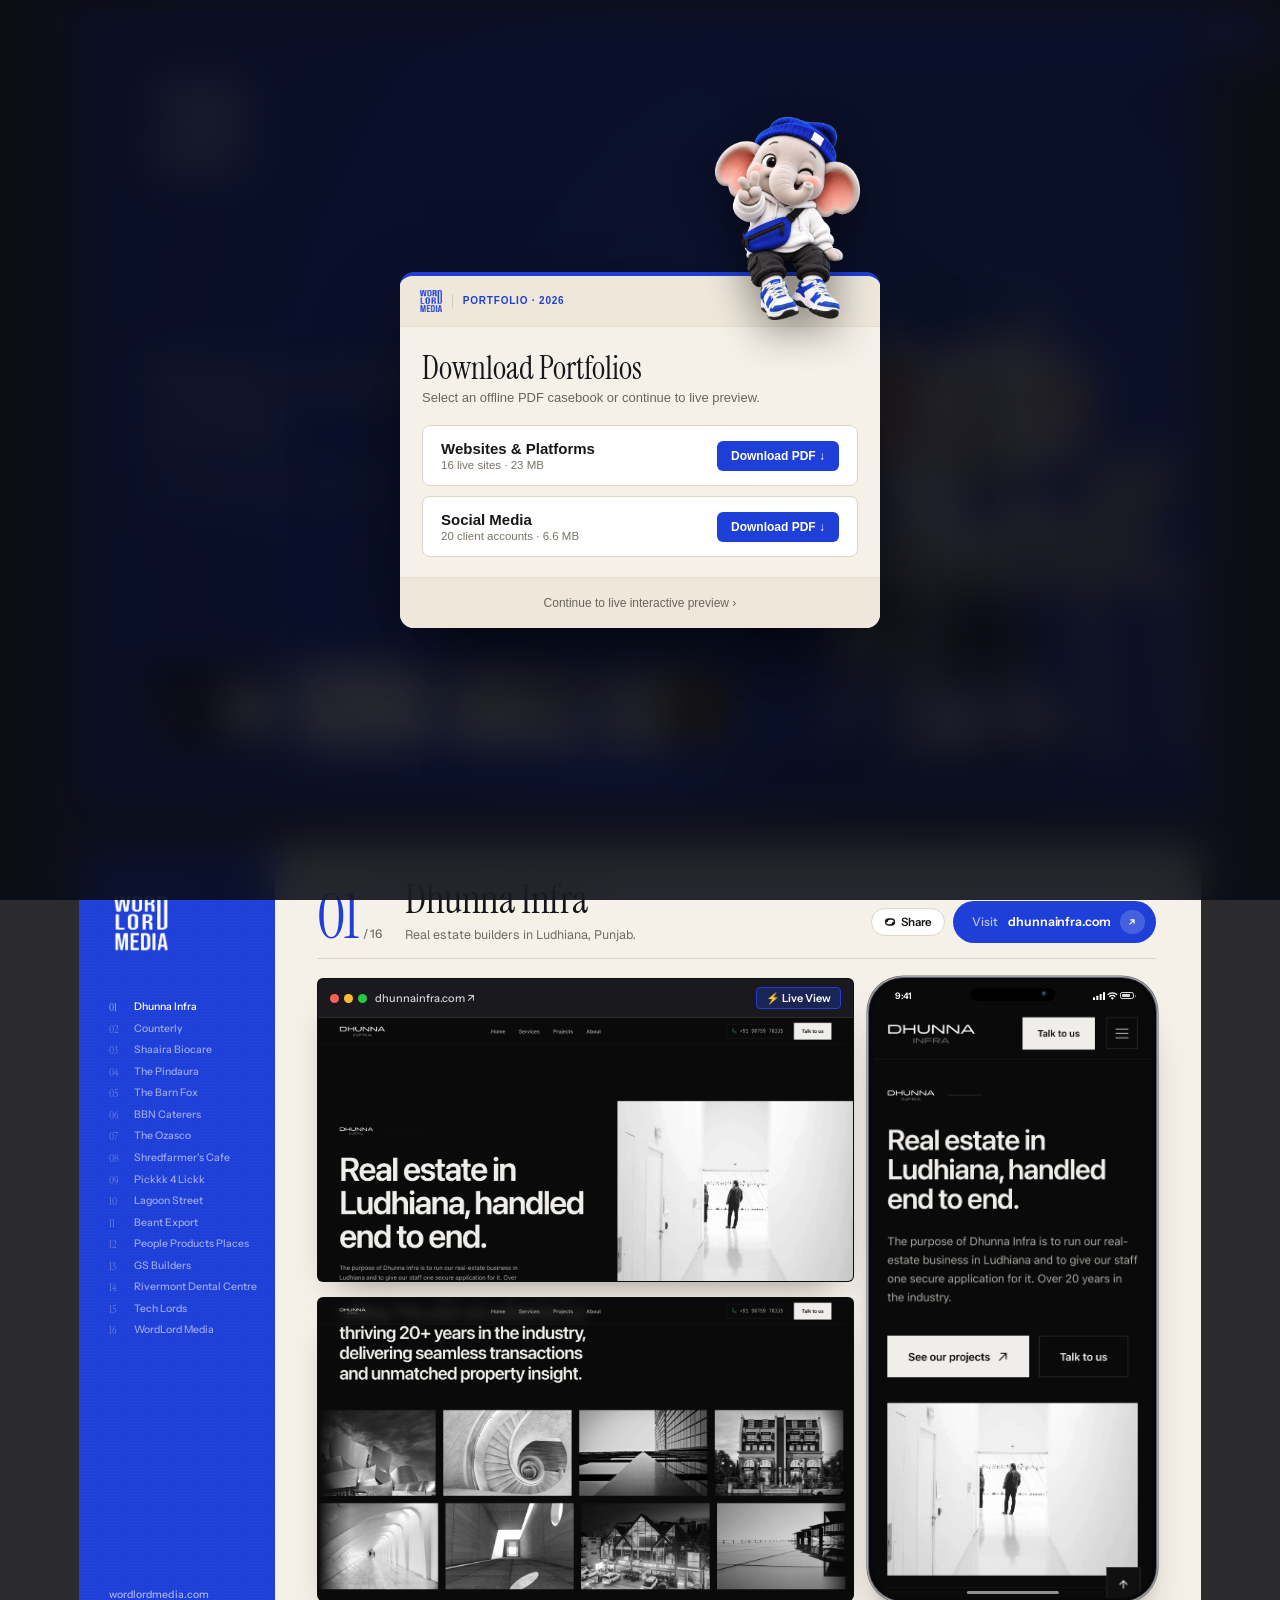
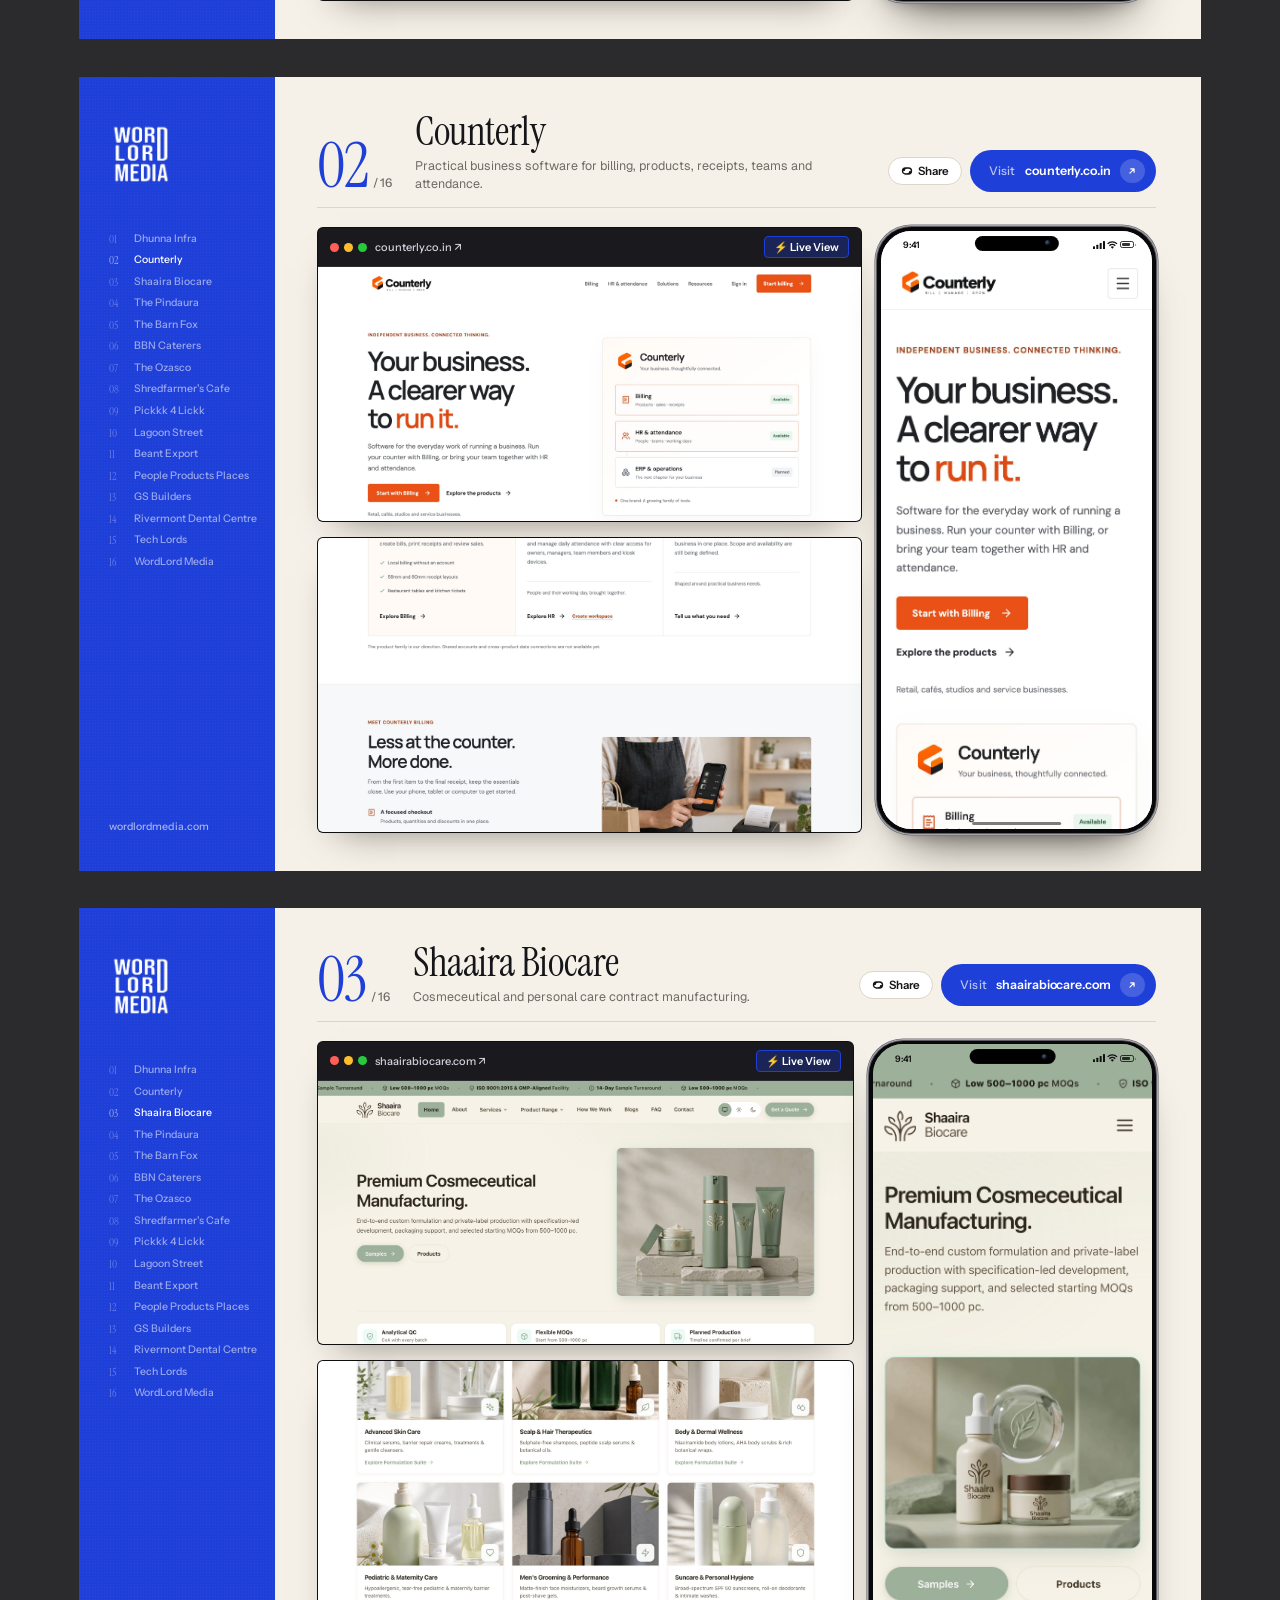
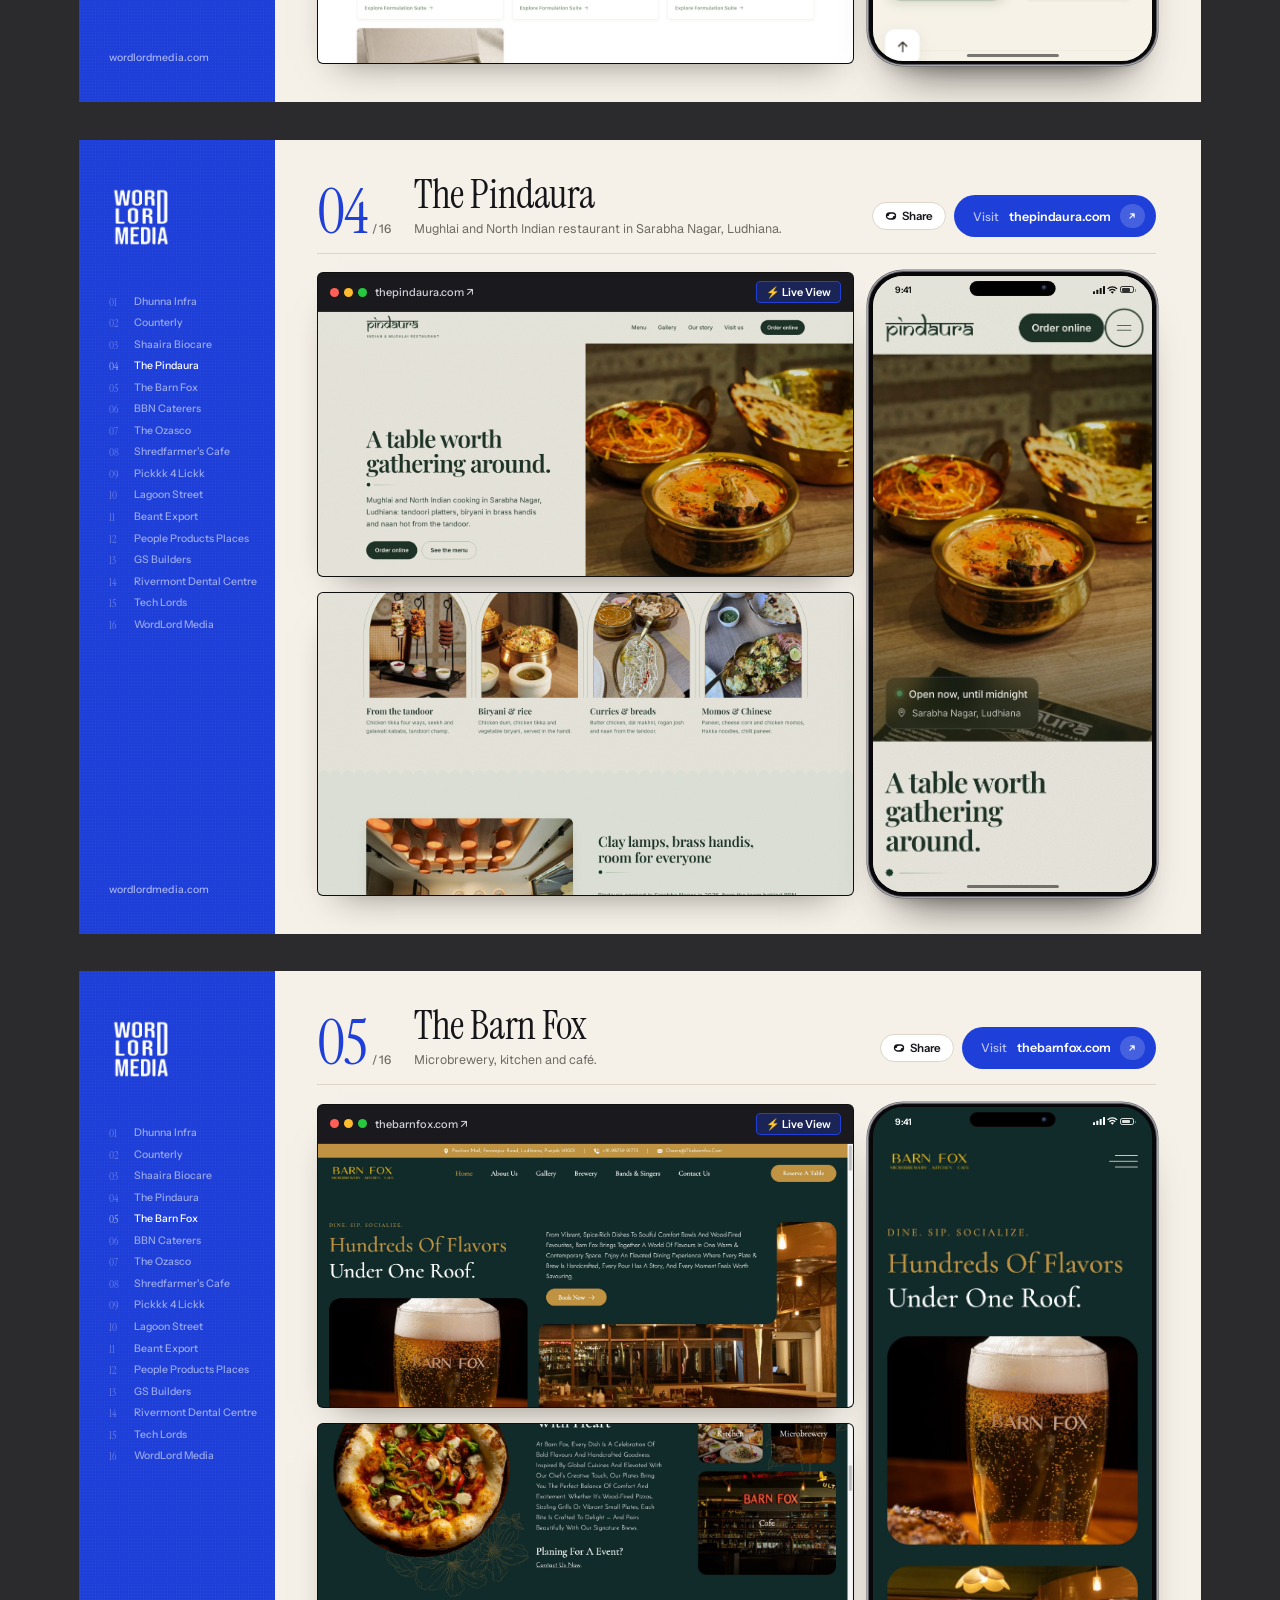
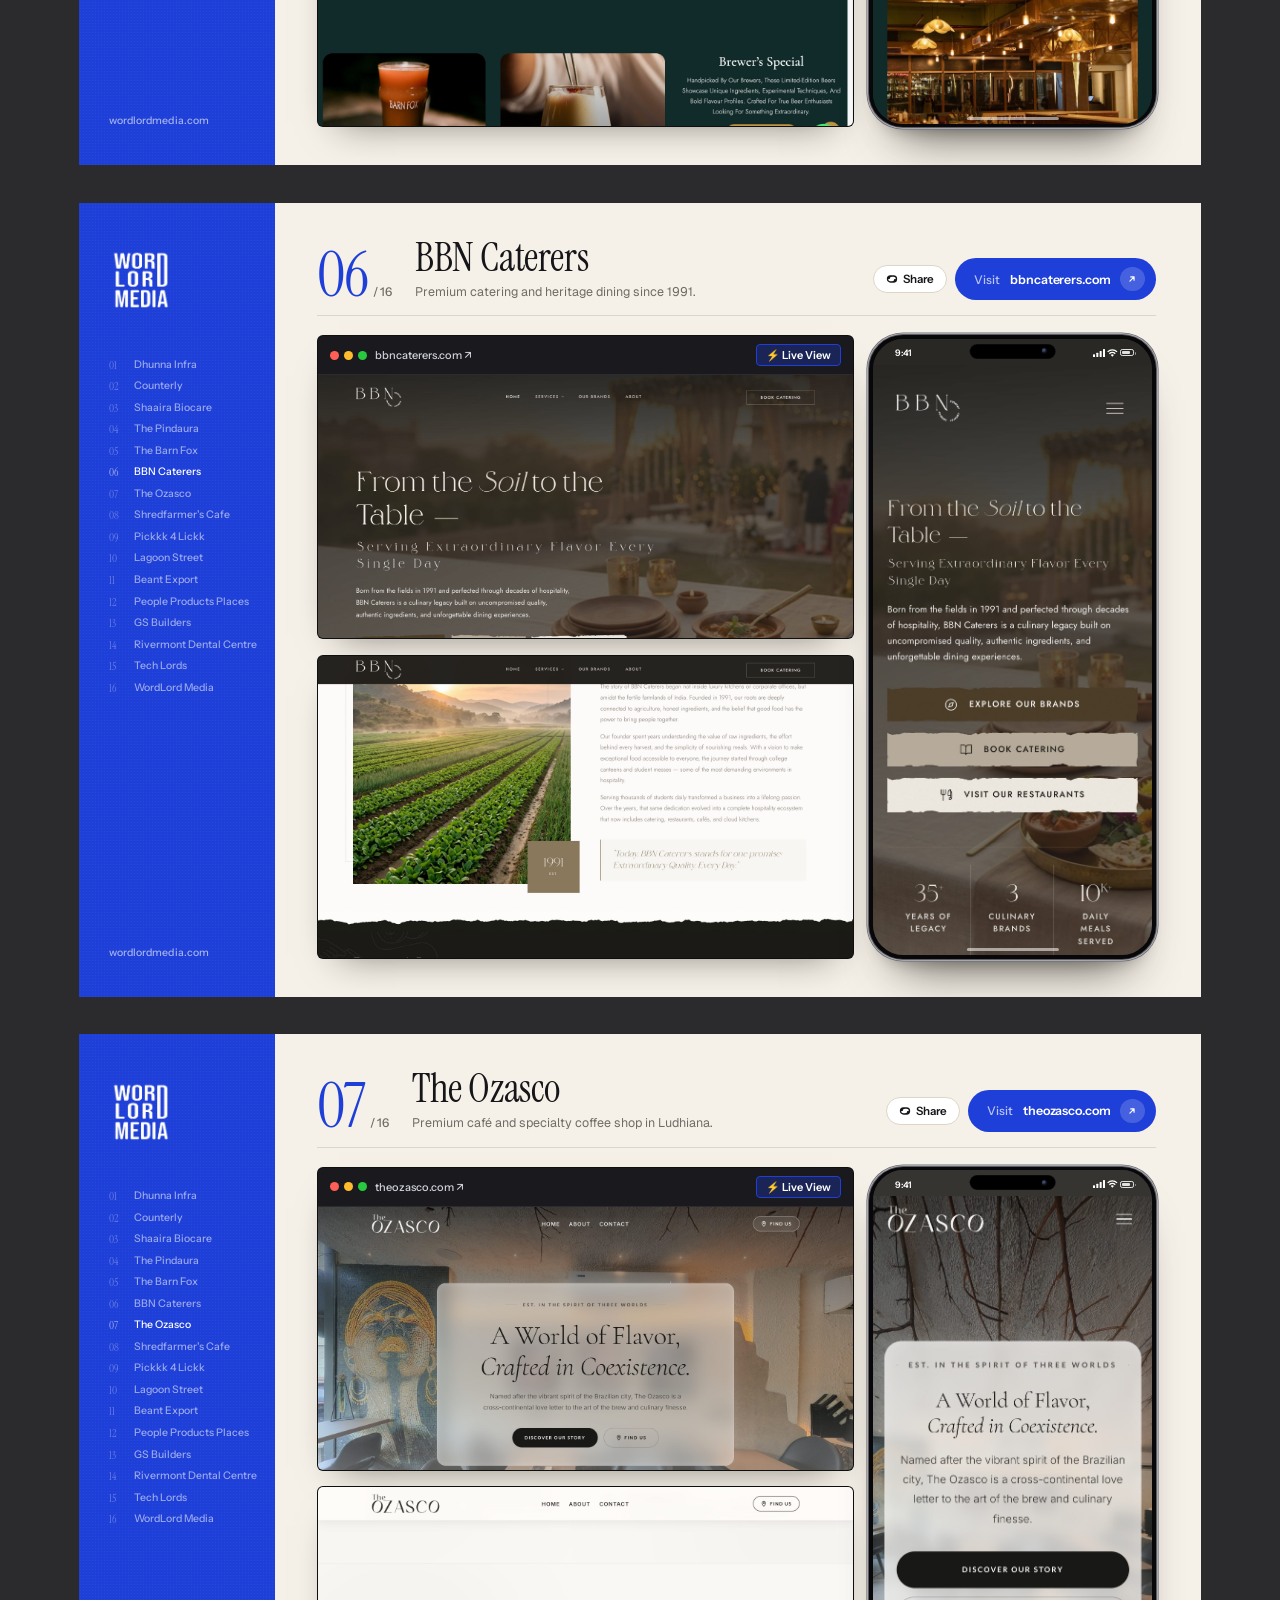
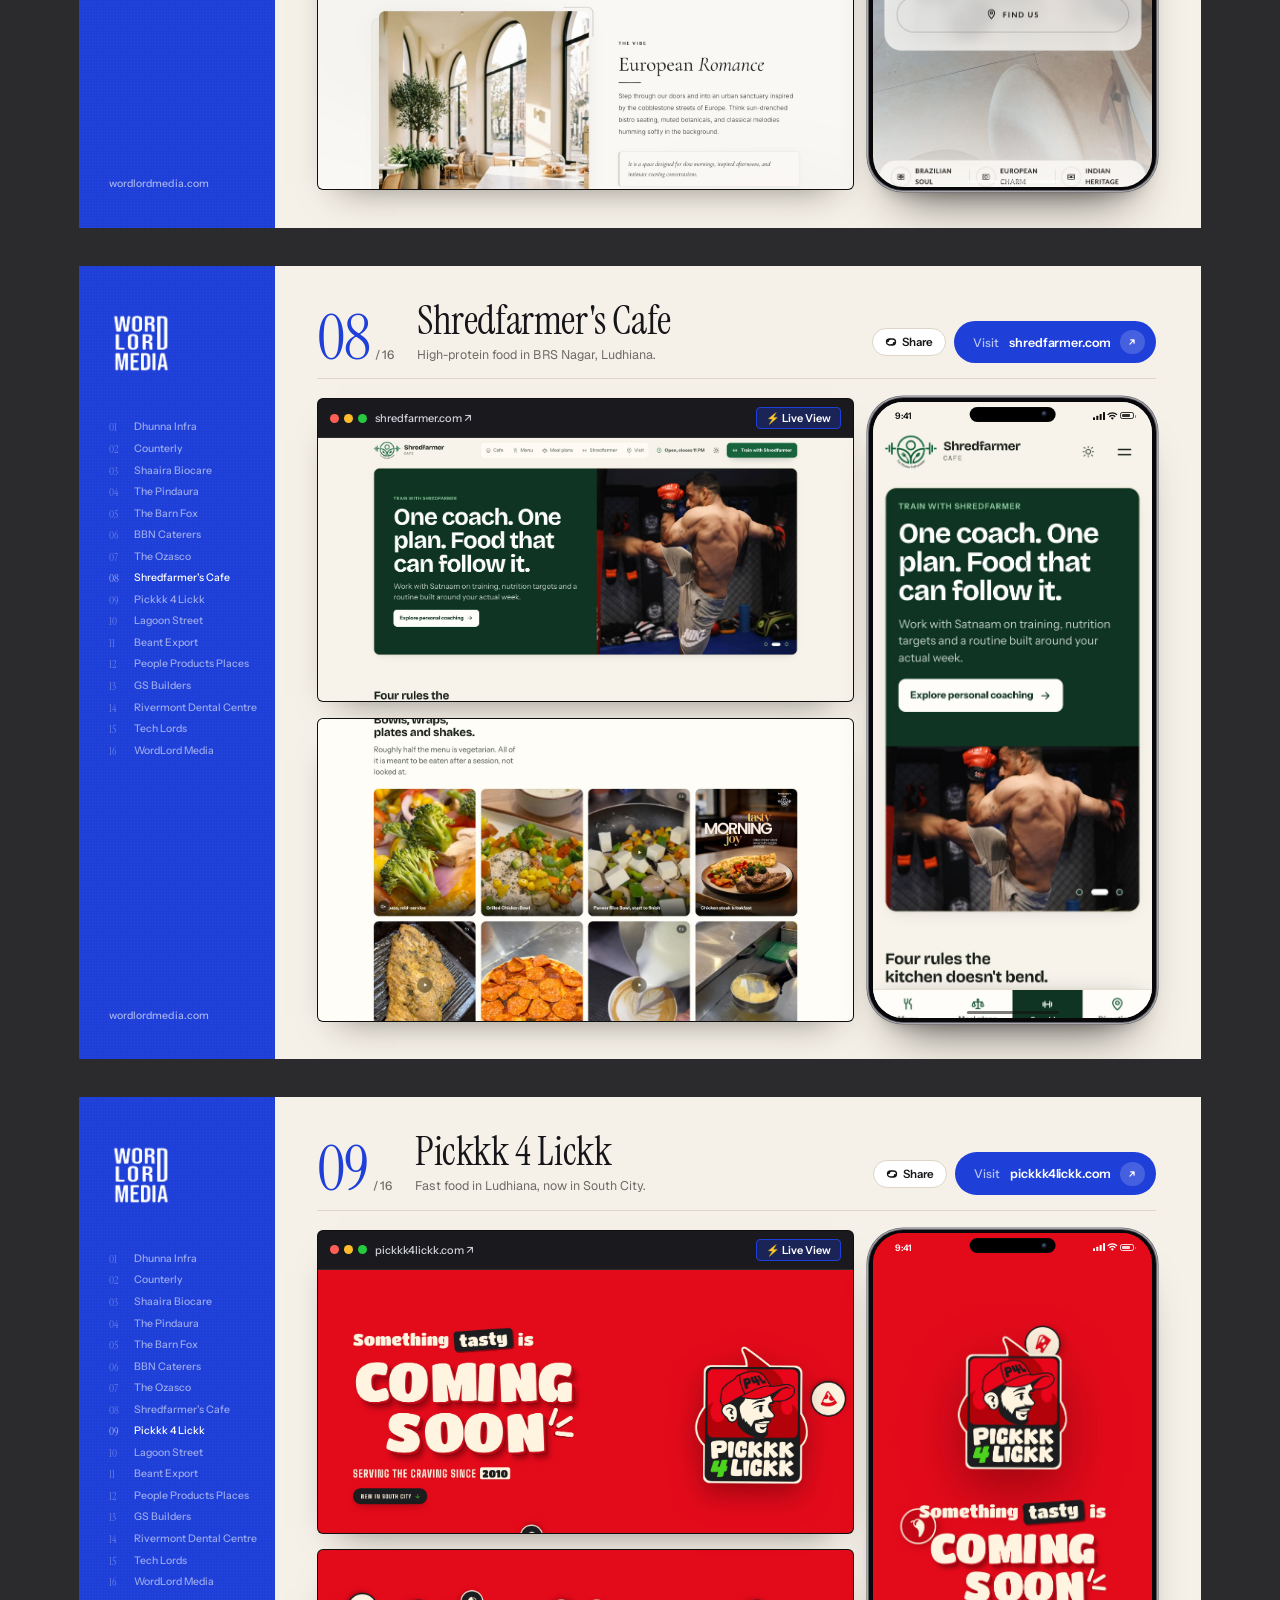
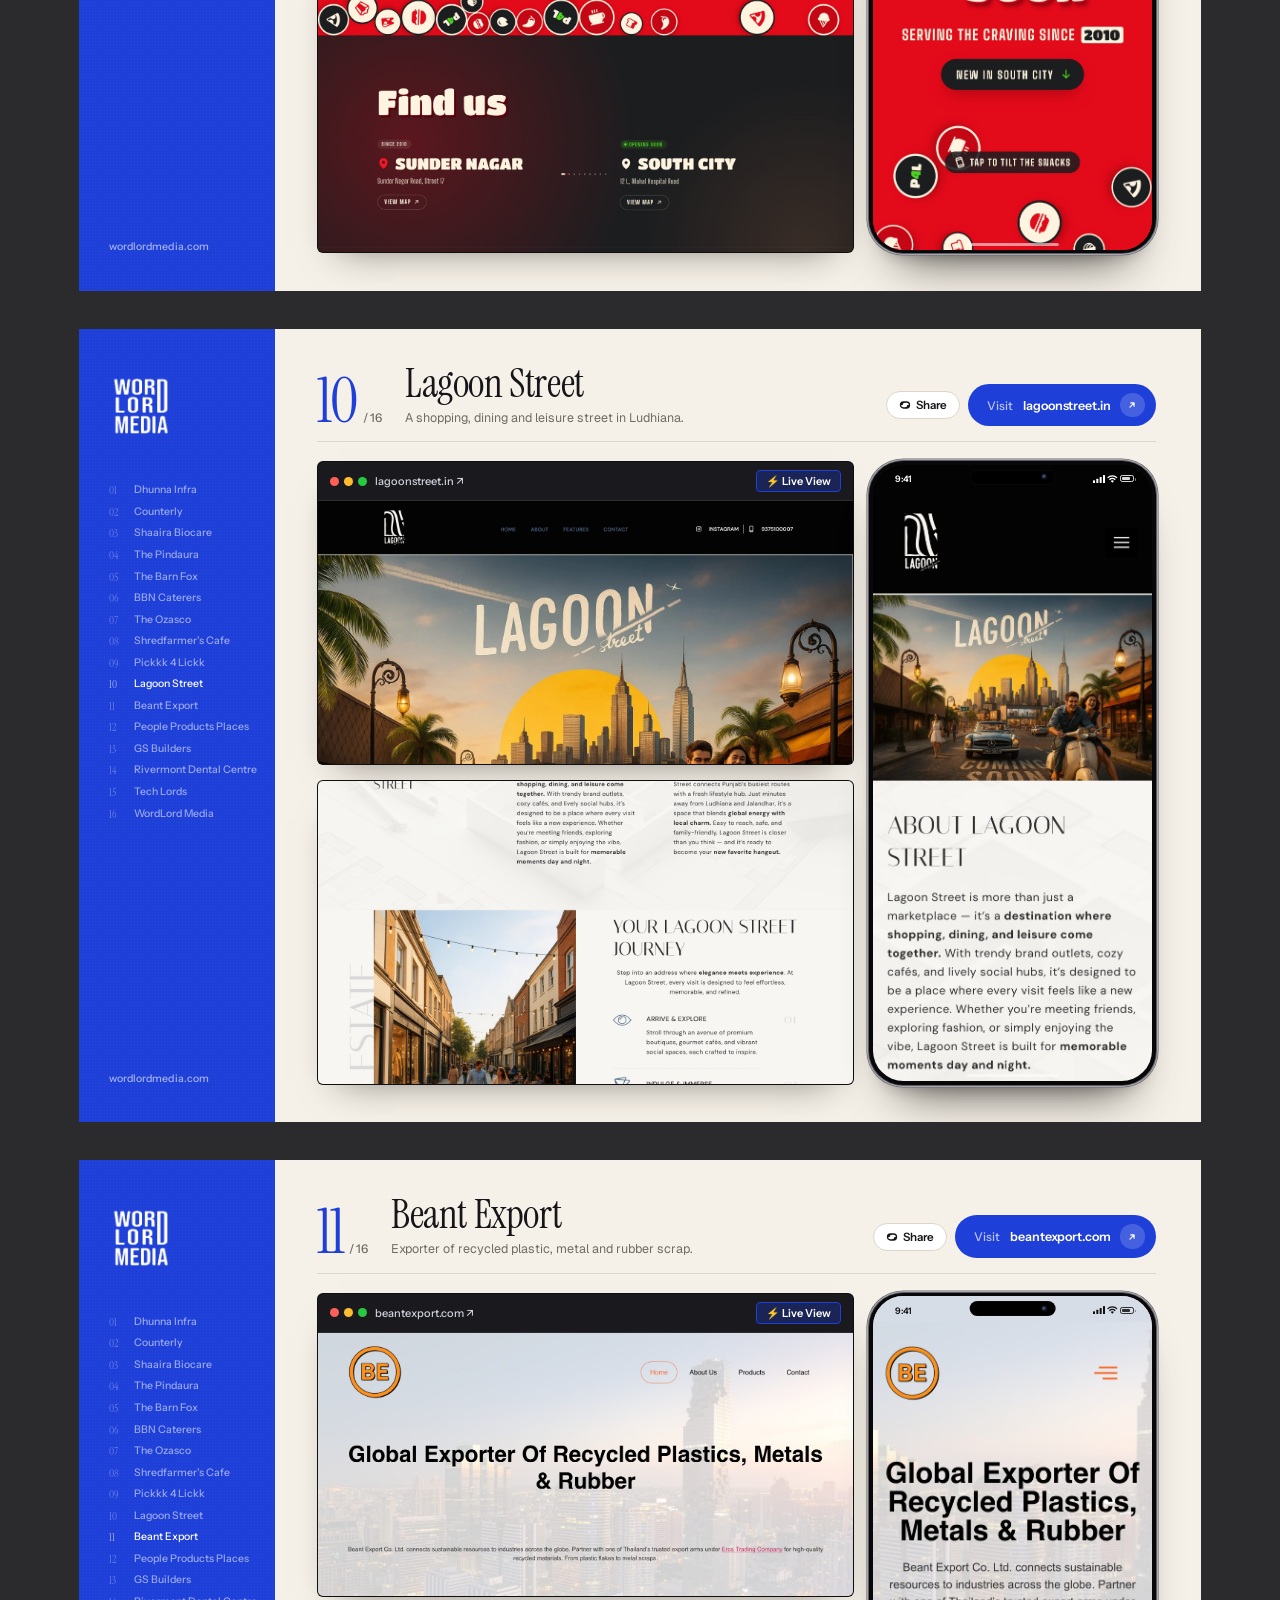
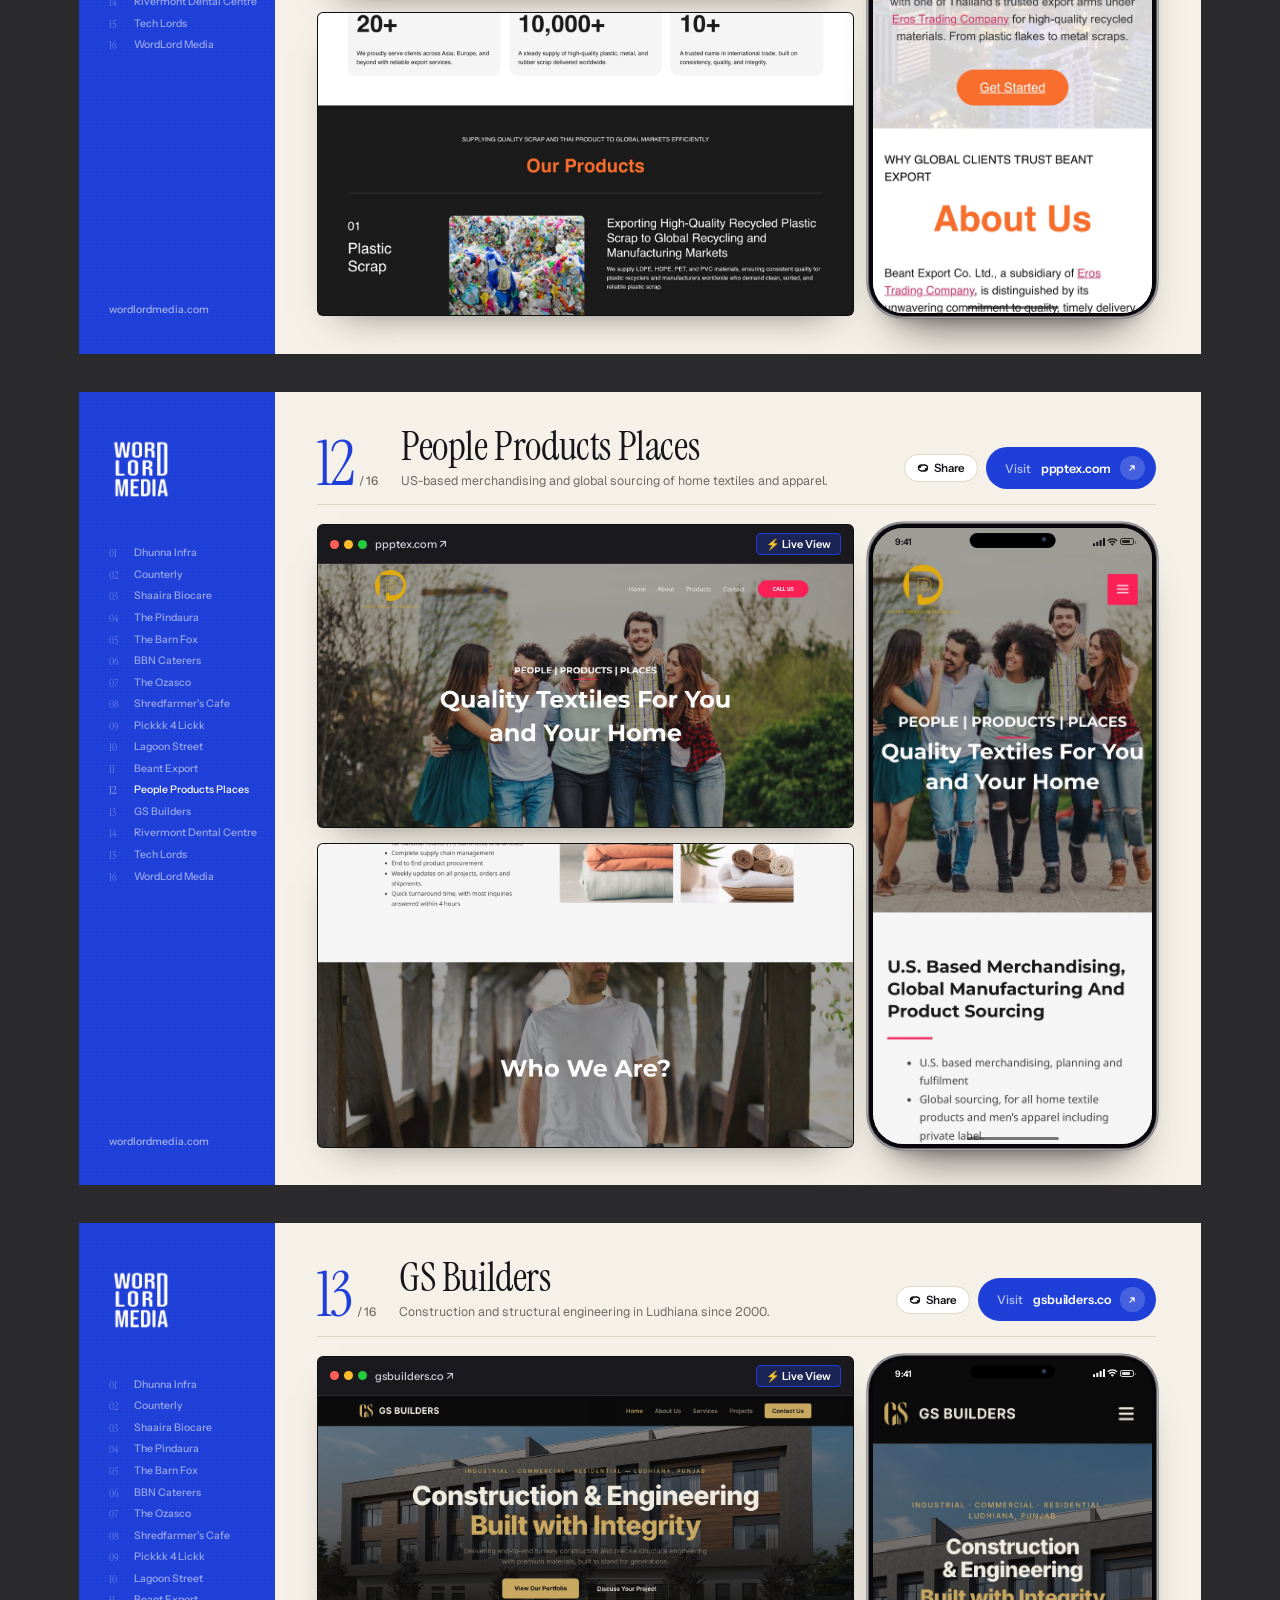
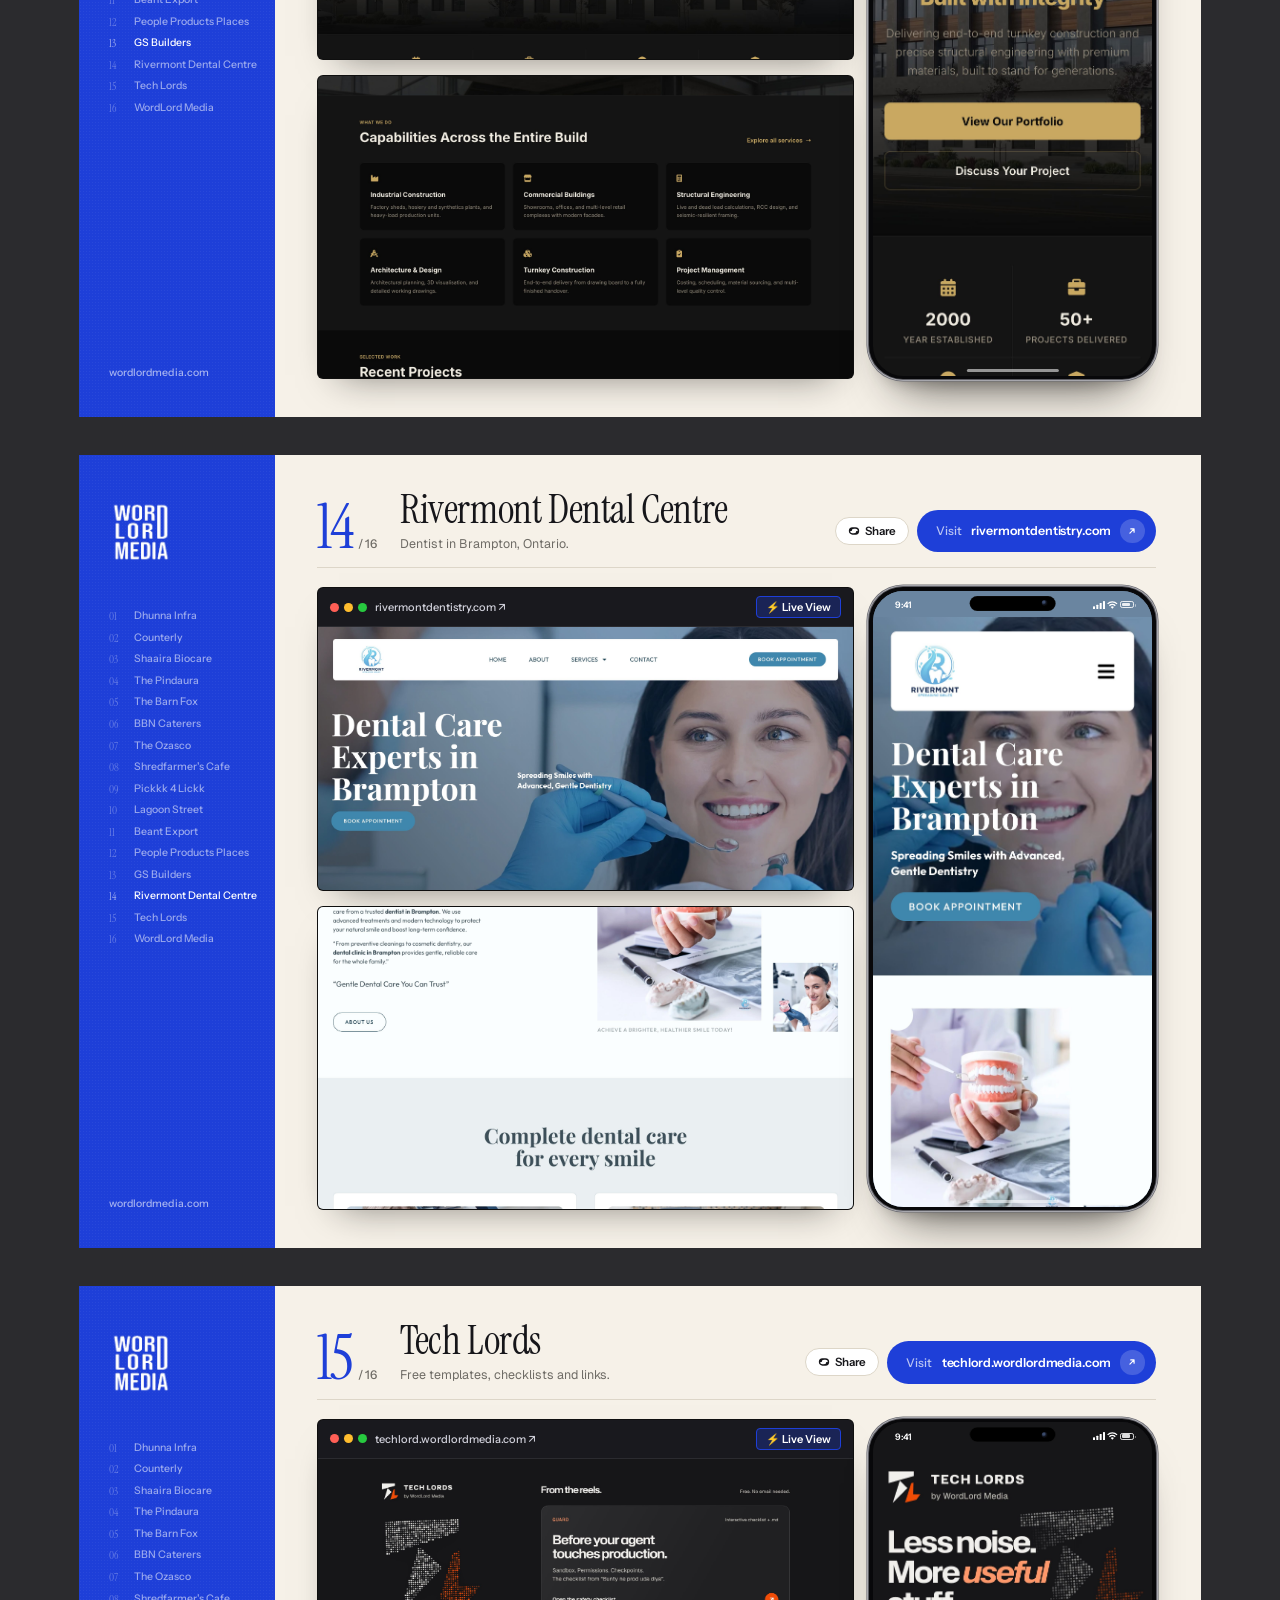
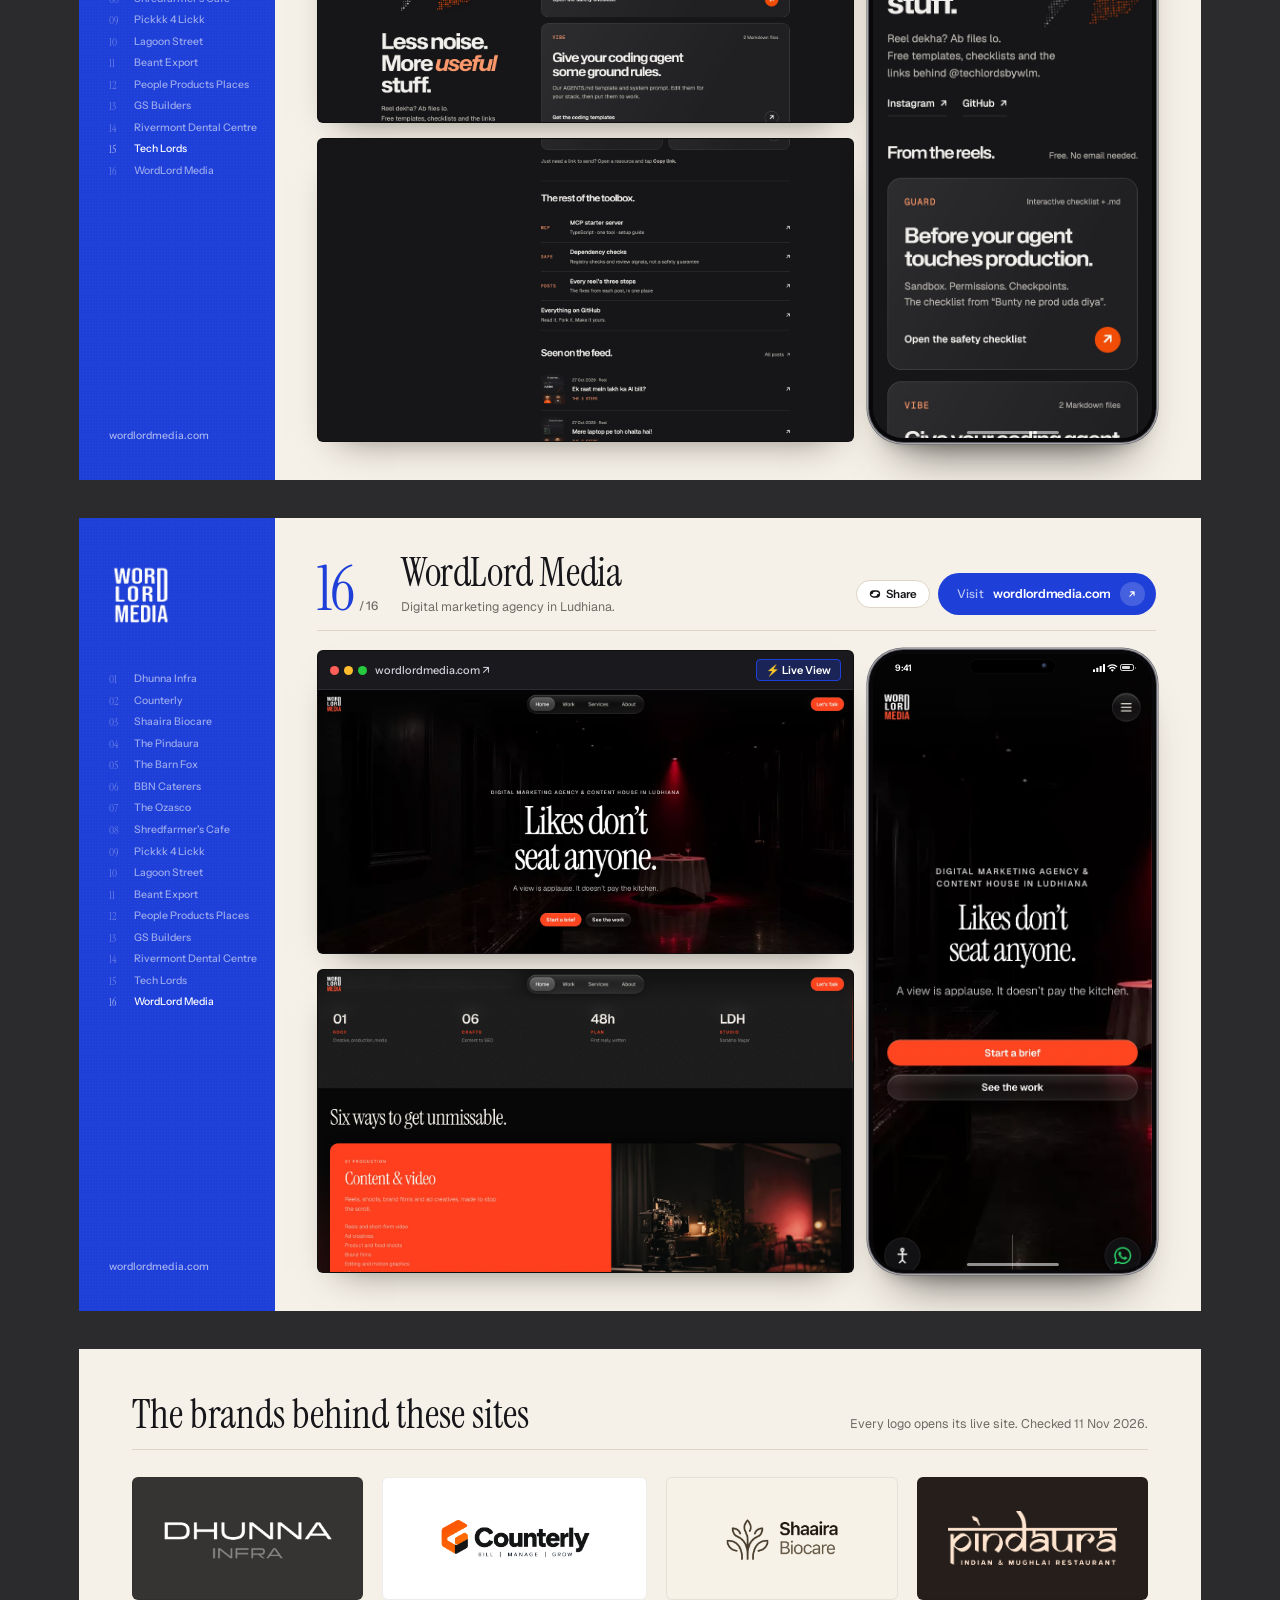
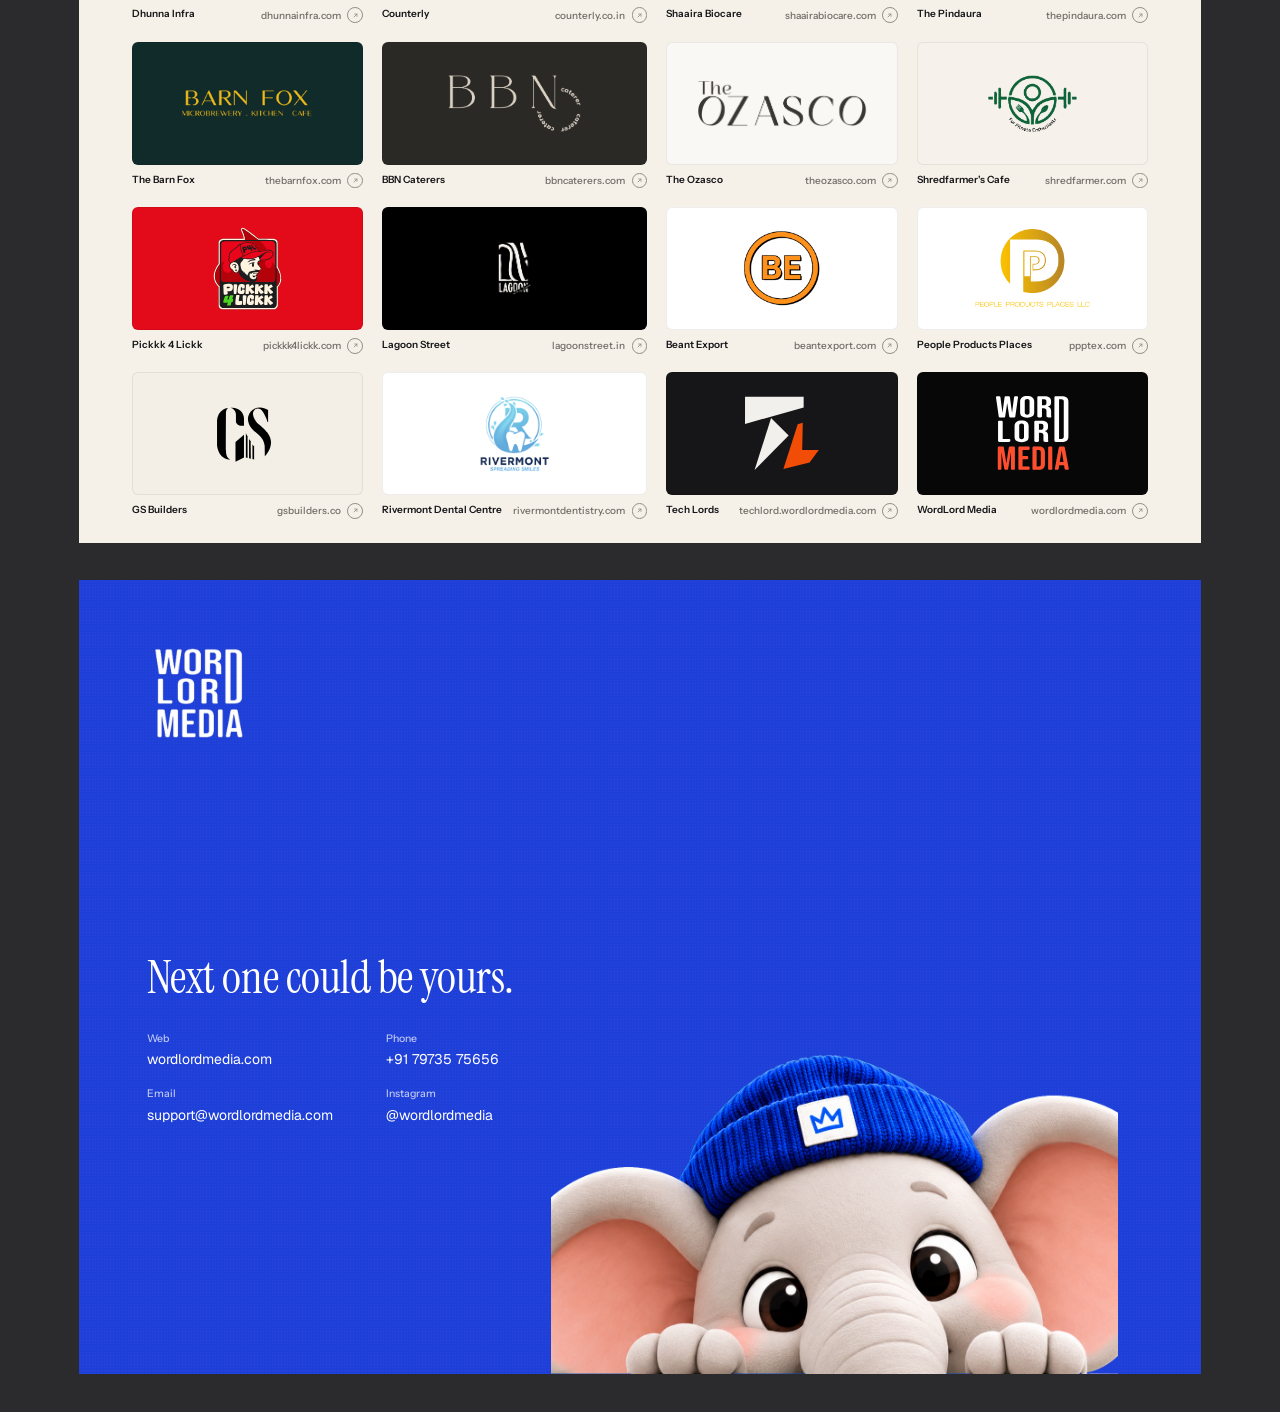
==== commit ec41f3db: "feat: despill green screen video, add contact shadows, studio radial depth and 3D lighting" ====
--- a/public/index.html
+++ b/public/index.html
@@ -116,8 +116,30 @@
 .num .mono{margin-top:0!important;font-size:12px;white-space:nowrap}
 
 
-.cover .mascot-laptop { position: absolute; right: -4mm; bottom: -20mm; height: 220mm; z-index: 2; pointer-events: none; }
+.cover { background: radial-gradient(circle at 75% 55%, #2a52f5 0%, #1E3FD8 45%, #132a9e 100%) !important; }
+.cover .mascot-laptop {
+  position: absolute;
+  right: -4mm;
+  bottom: -20mm;
+  height: 220mm;
+  z-index: 2;
+  pointer-events: none;
+  filter: drop-shadow(0 10px 15px rgba(0, 15, 60, 0.2)) drop-shadow(0 25px 40px rgba(0, 10, 40, 0.35));
+}
 video.mascot-laptop { object-fit: contain; object-position: bottom right; }
+
+/* Ground plane shadow under the desk and stool */
+.mascot-shadow {
+  position: absolute;
+  bottom: 0;
+  right: 10mm;
+  width: 140mm;
+  height: 18mm;
+  background: radial-gradient(ellipse at 50% 50%, rgba(5, 12, 45, 0.55) 0%, rgba(5, 12, 45, 0.2) 50%, transparent 75%);
+  filter: blur(4px);
+  pointer-events: none;
+  z-index: 1;
+}
 
 .cover .mascot-laptop-old { position: absolute; right: 12mm; bottom: 0; height: 165mm; z-index: 2; pointer-events: none; }
 .cover .cv-main { max-width: 135mm; }
@@ -454,6 +476,7 @@
     <source src="assets/mascot/elephant-typing.mp4" type="video/mp4">
     <img src="assets/mascot/elephant-laptop-keyed.png" alt="WordLord Mascot">
   </video>
+  <div class="mascot-shadow"></div>
   <img class="logo big" src="assets/wl-logo.png" alt="WordLord Media">
   <div class="cv-main">
     <h1 contenteditable="true">Websites we designed<br>and built.</h1>
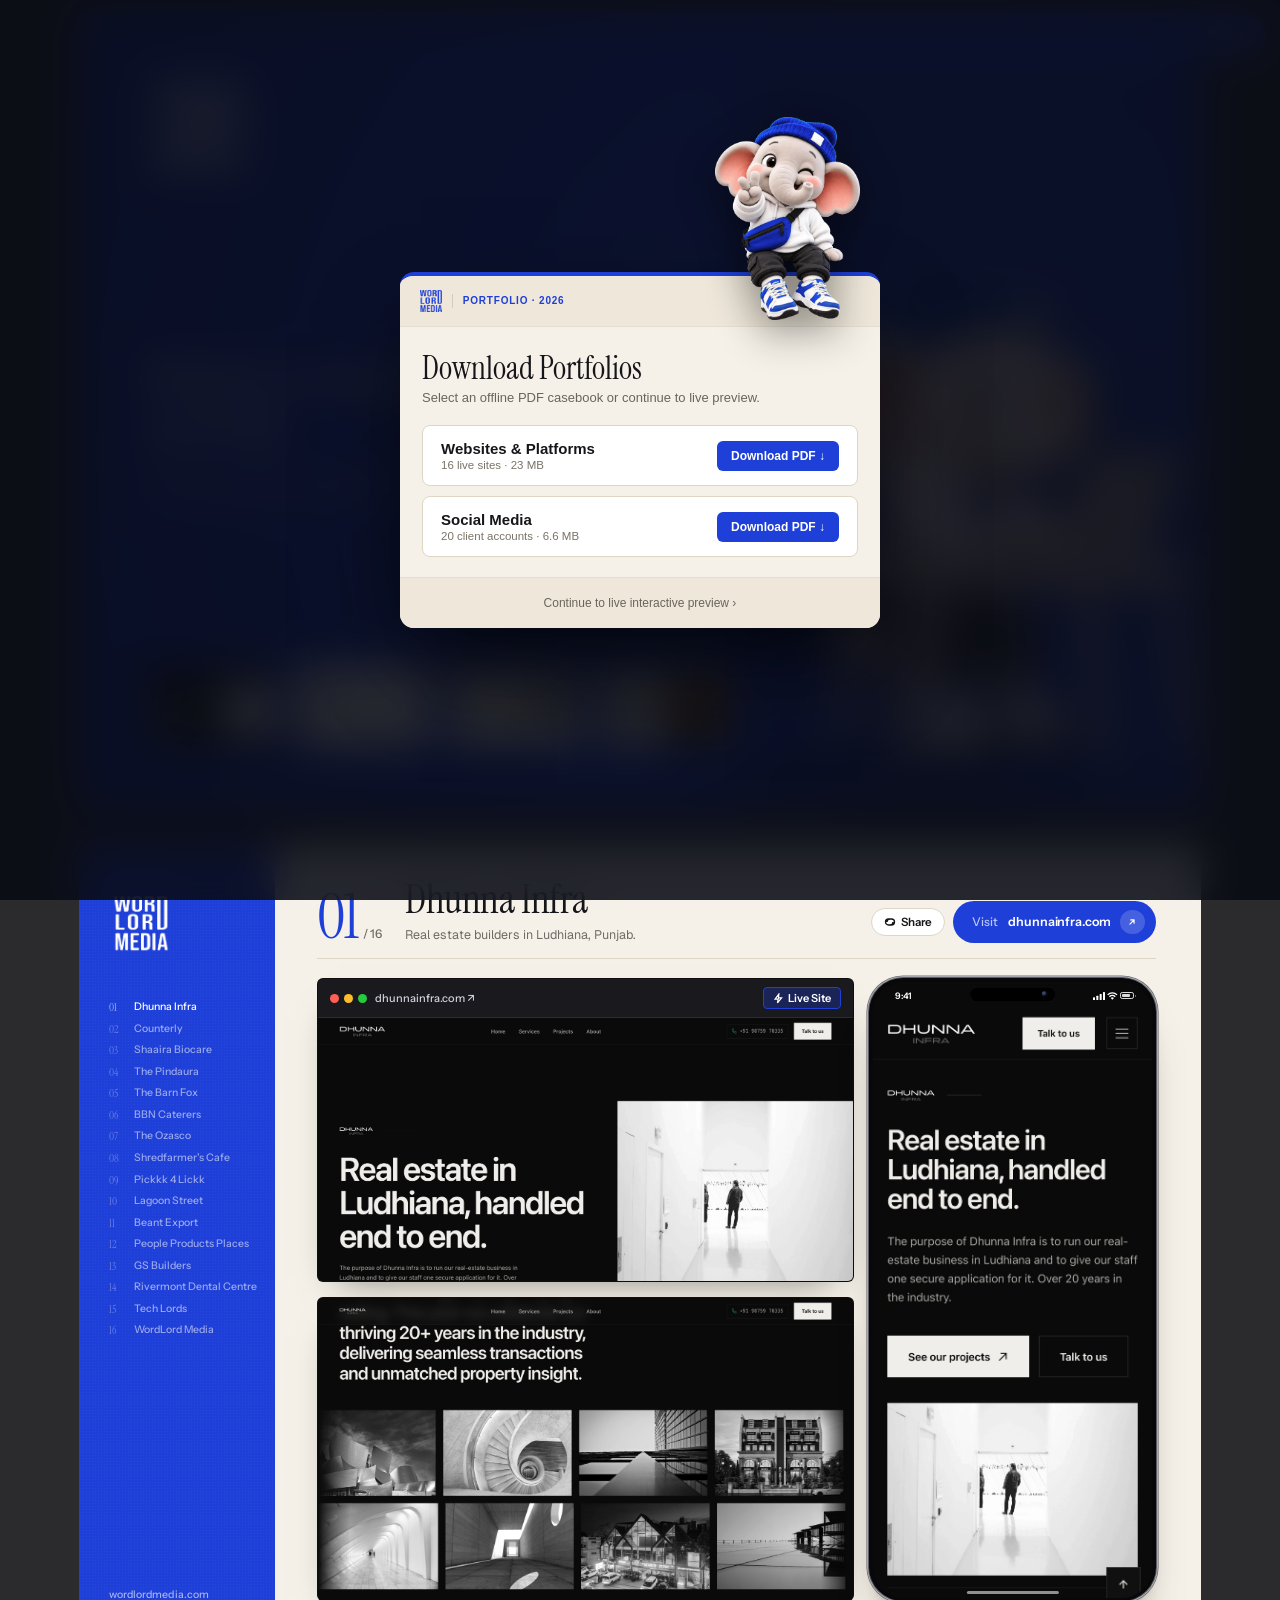
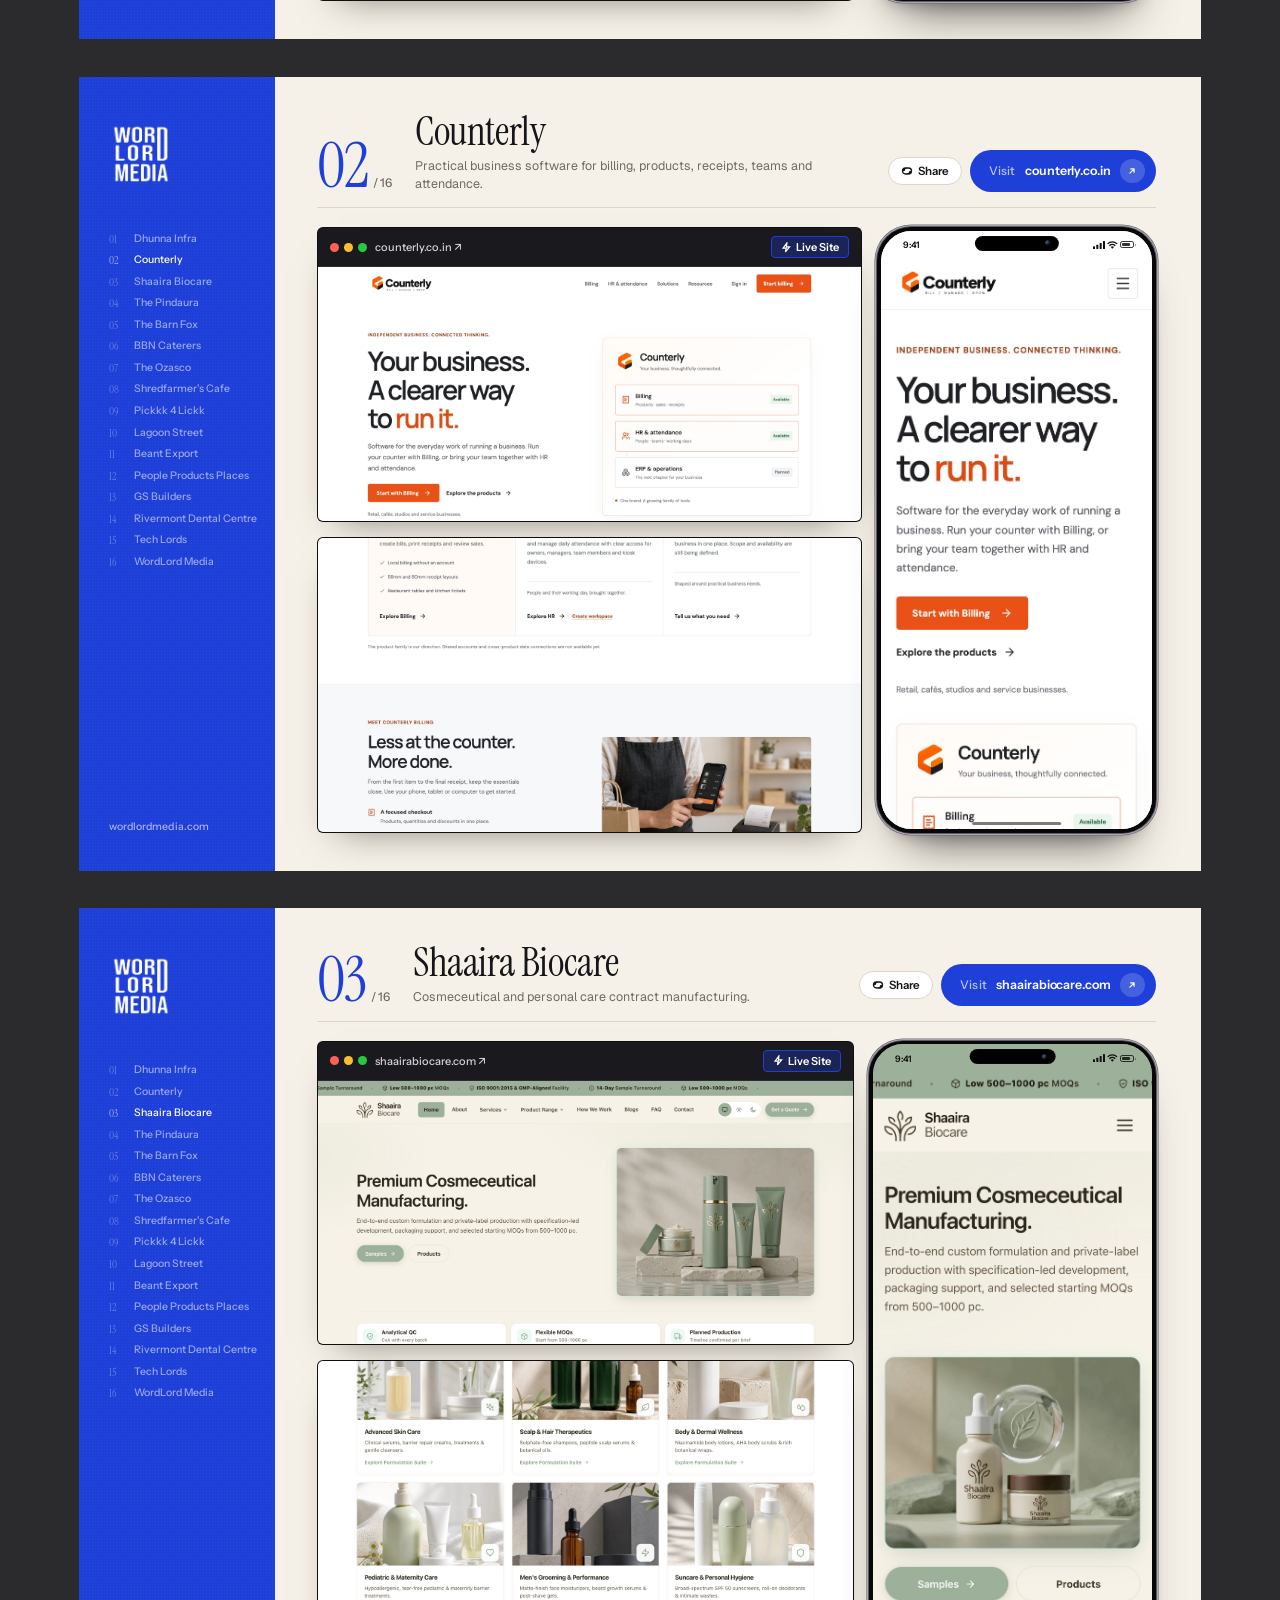
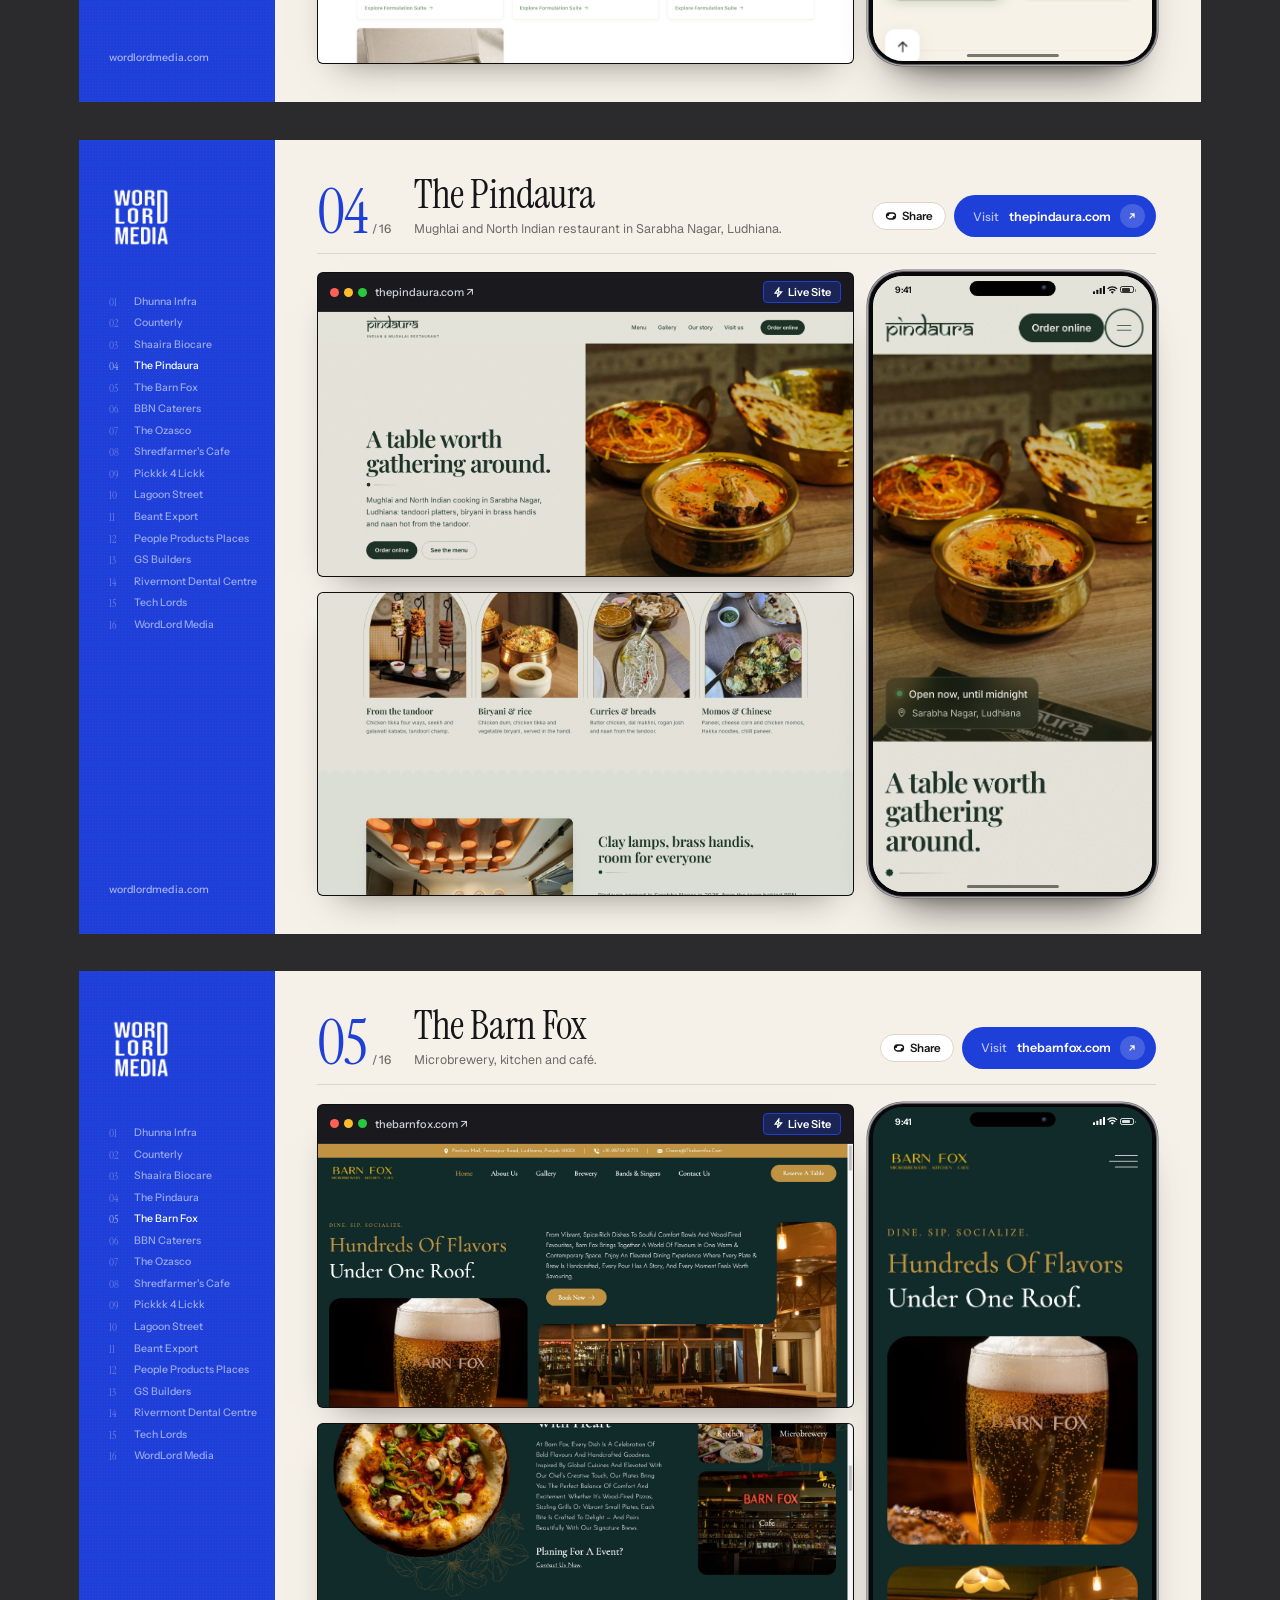
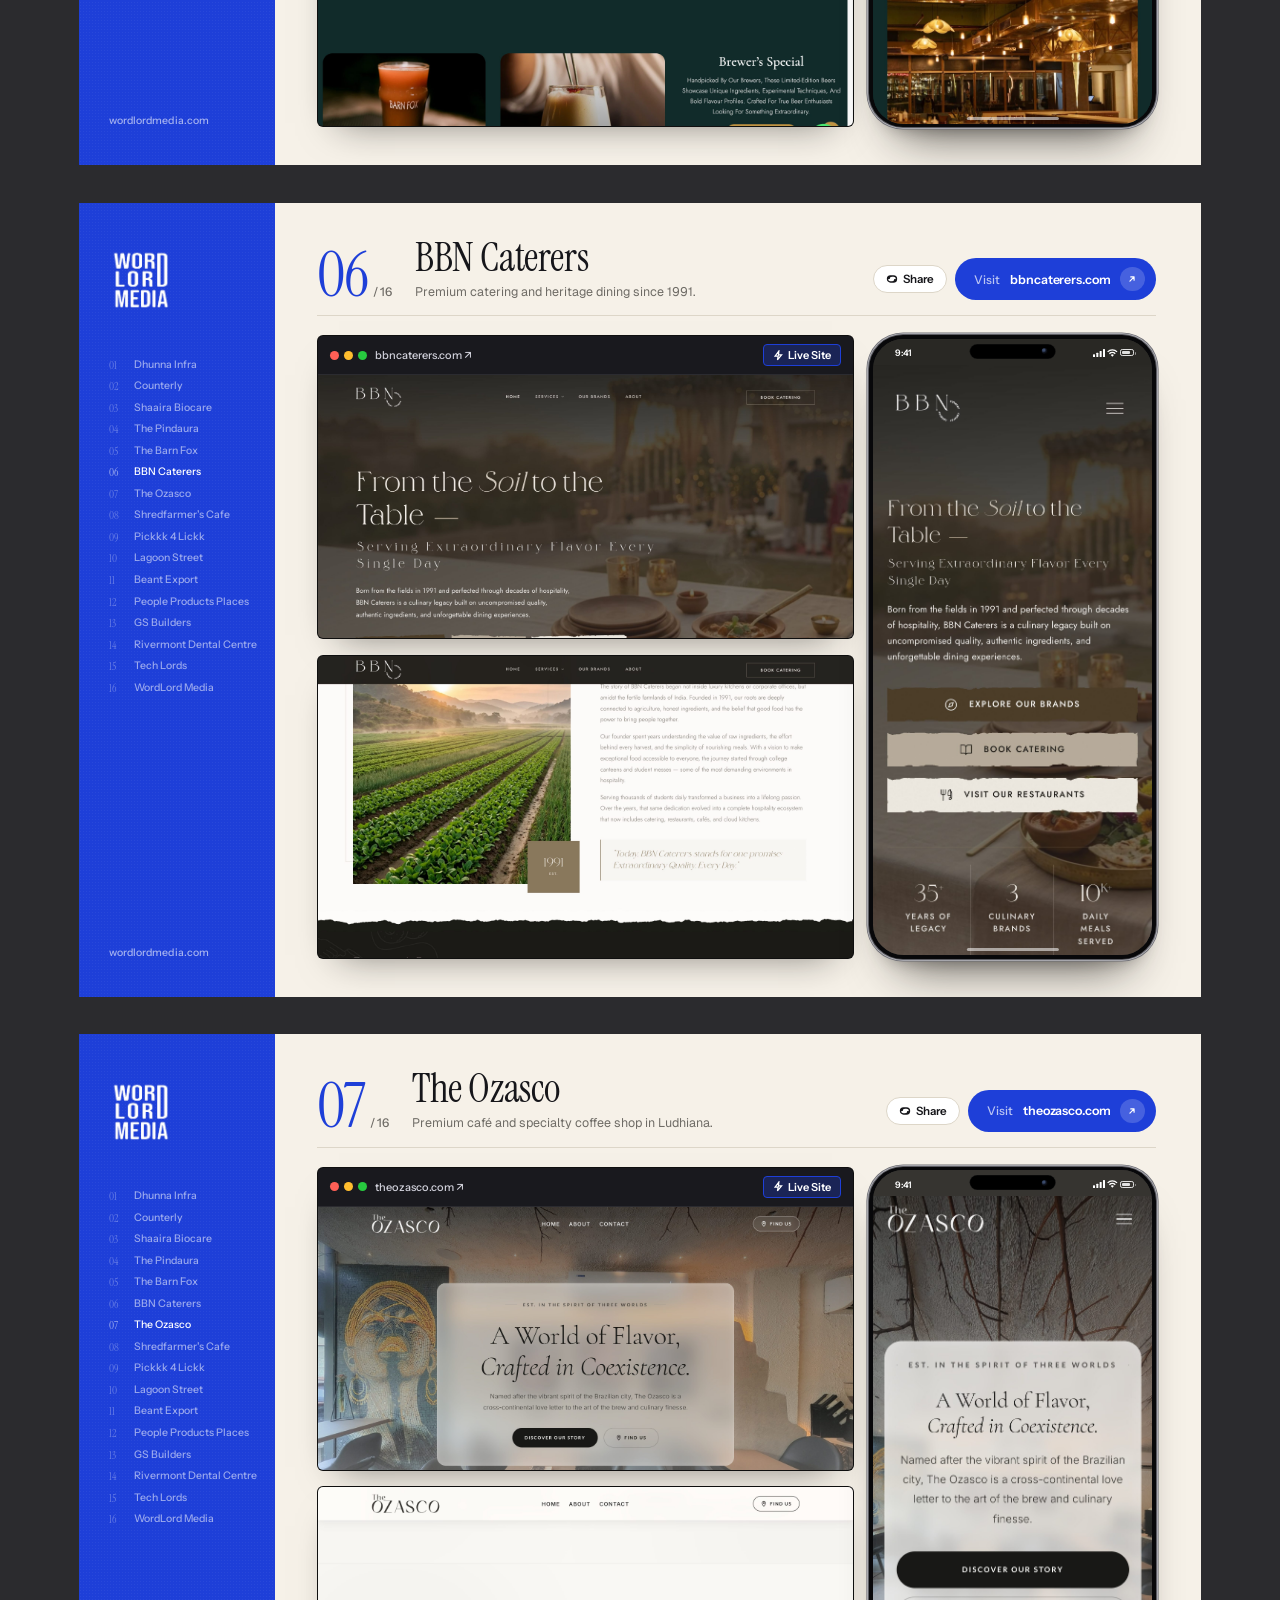
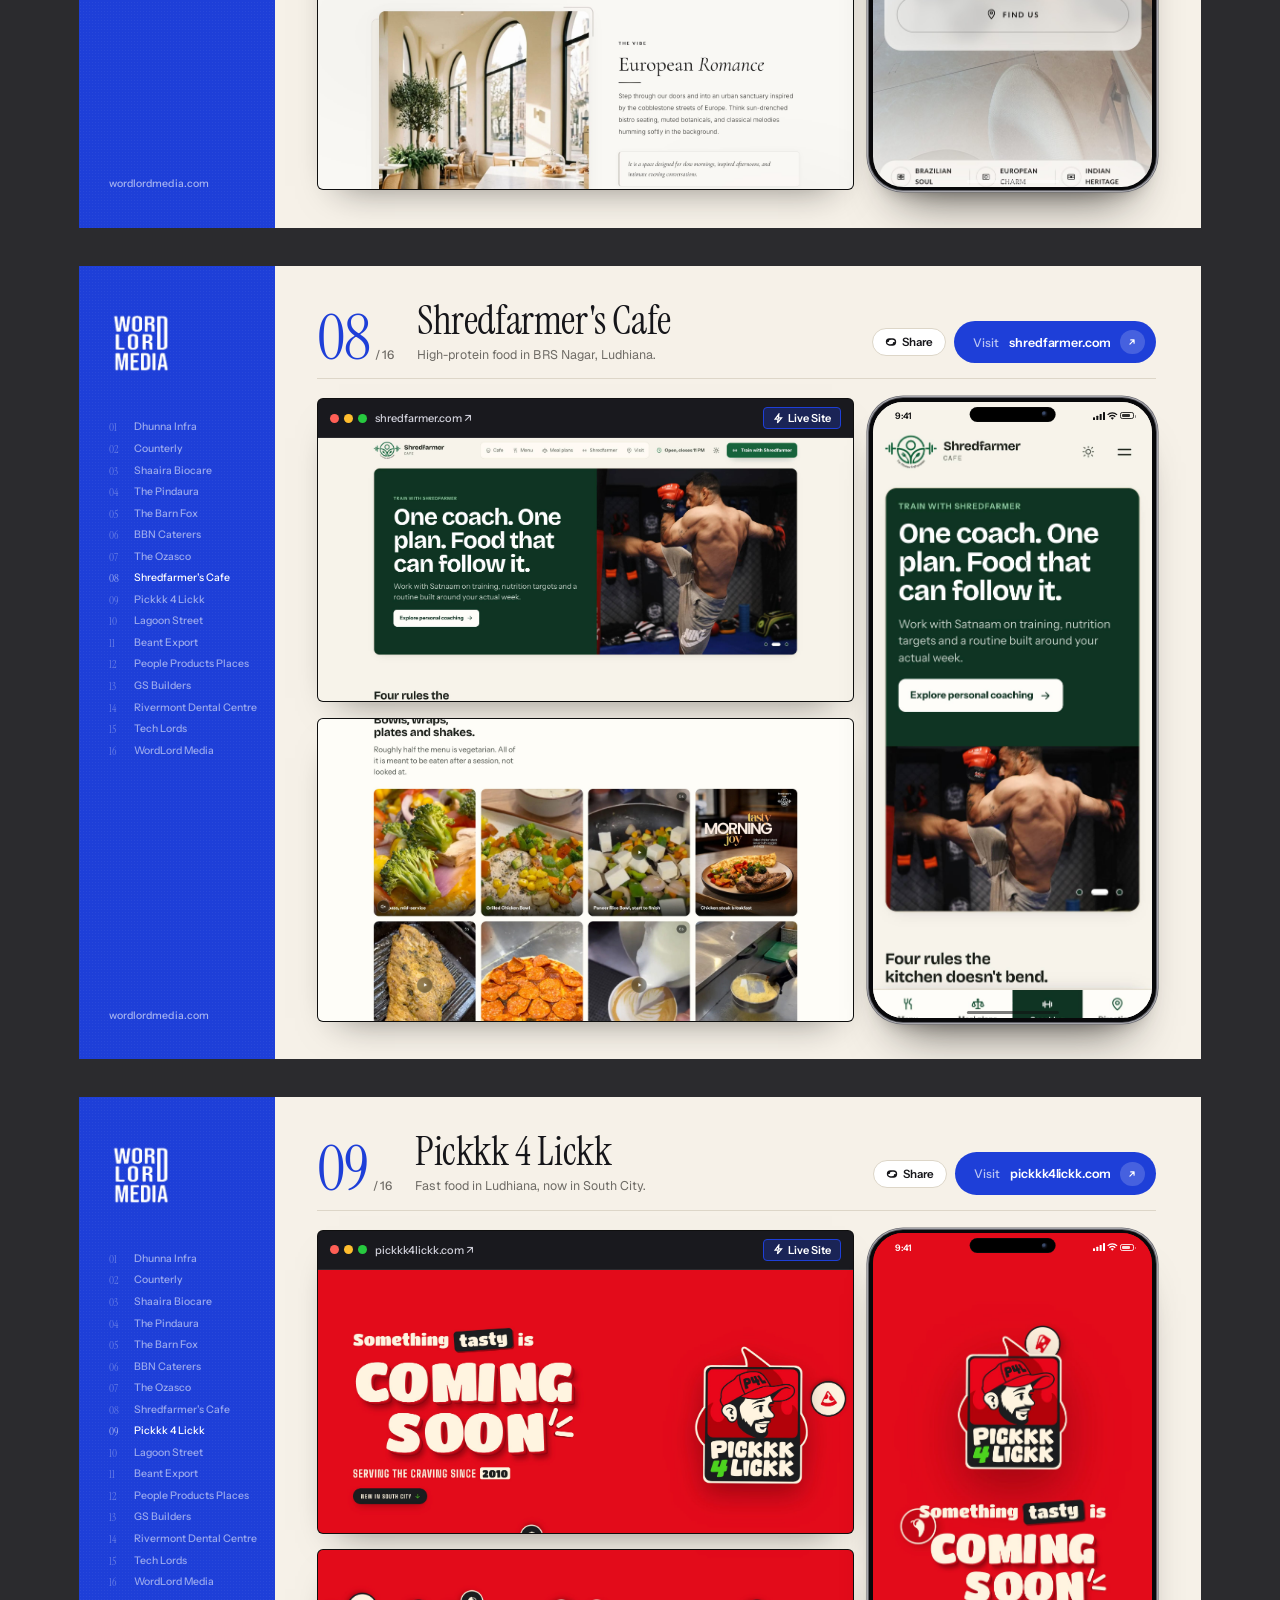
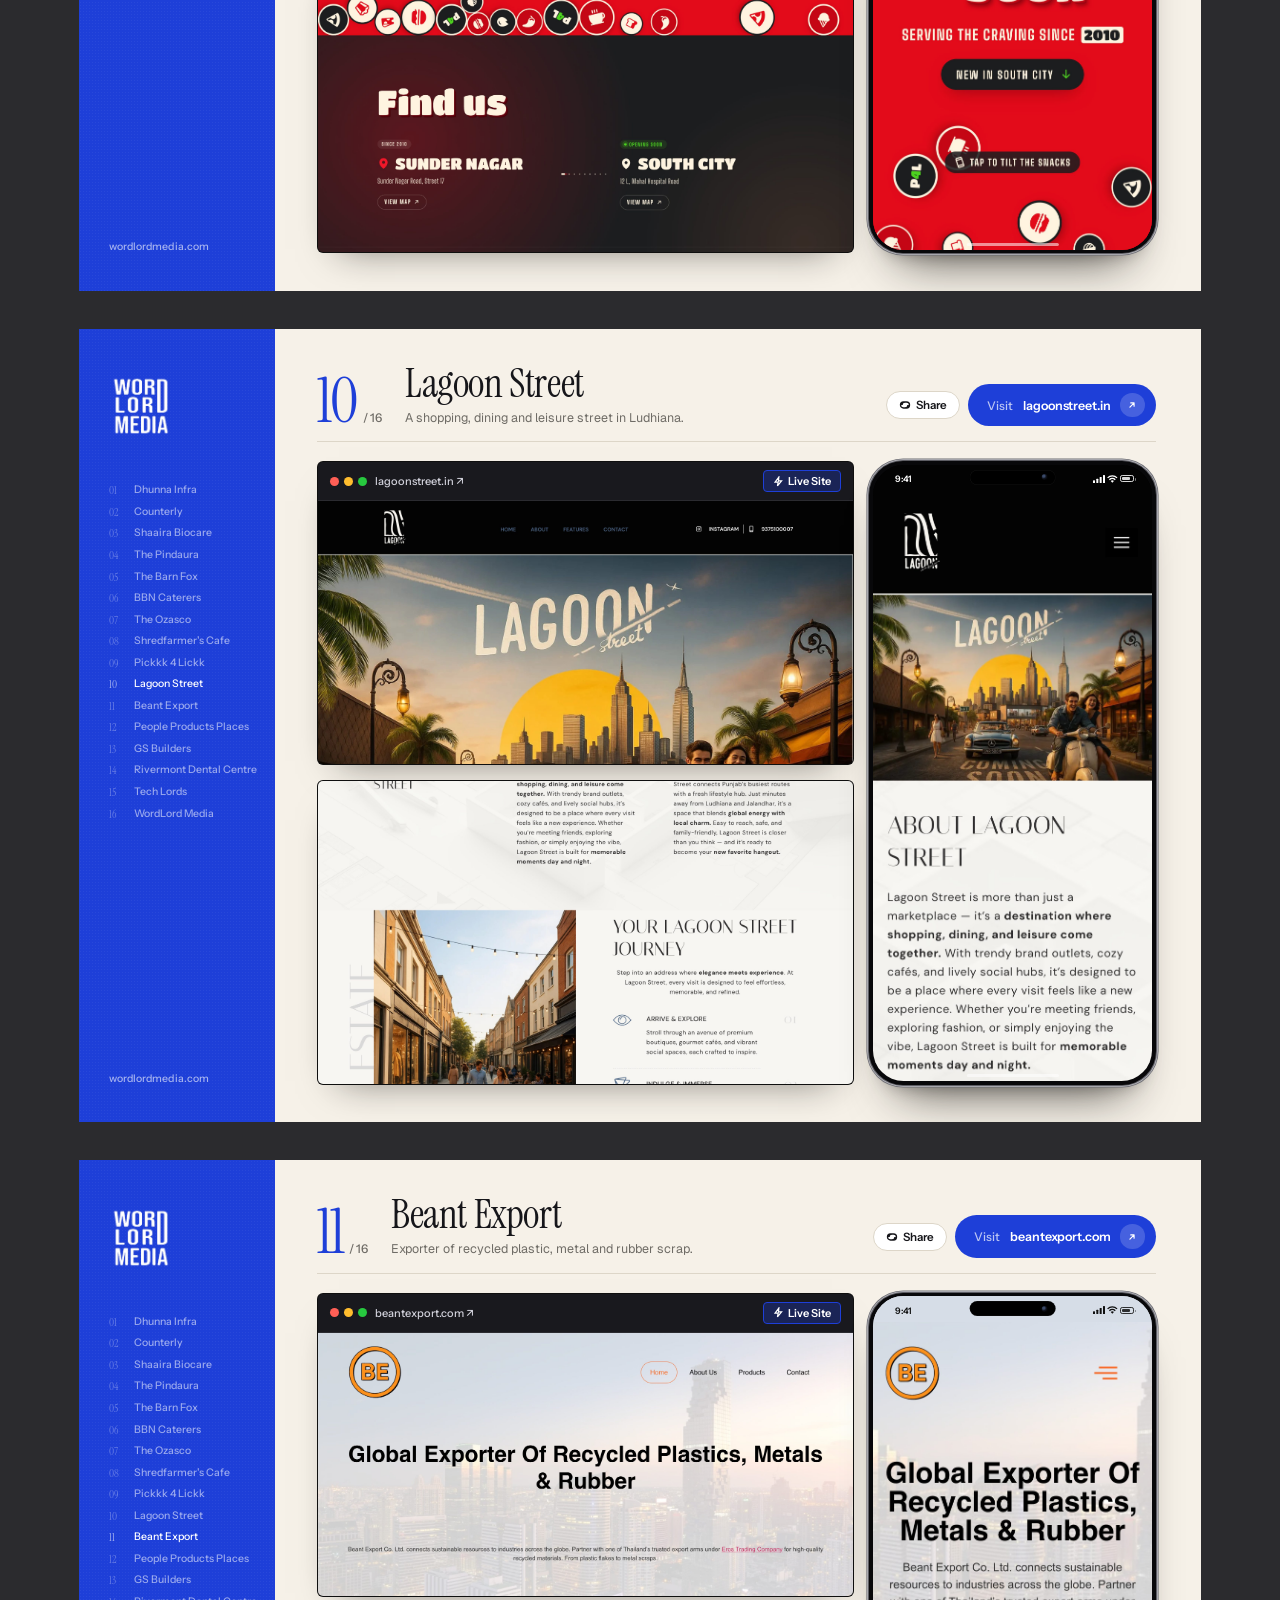
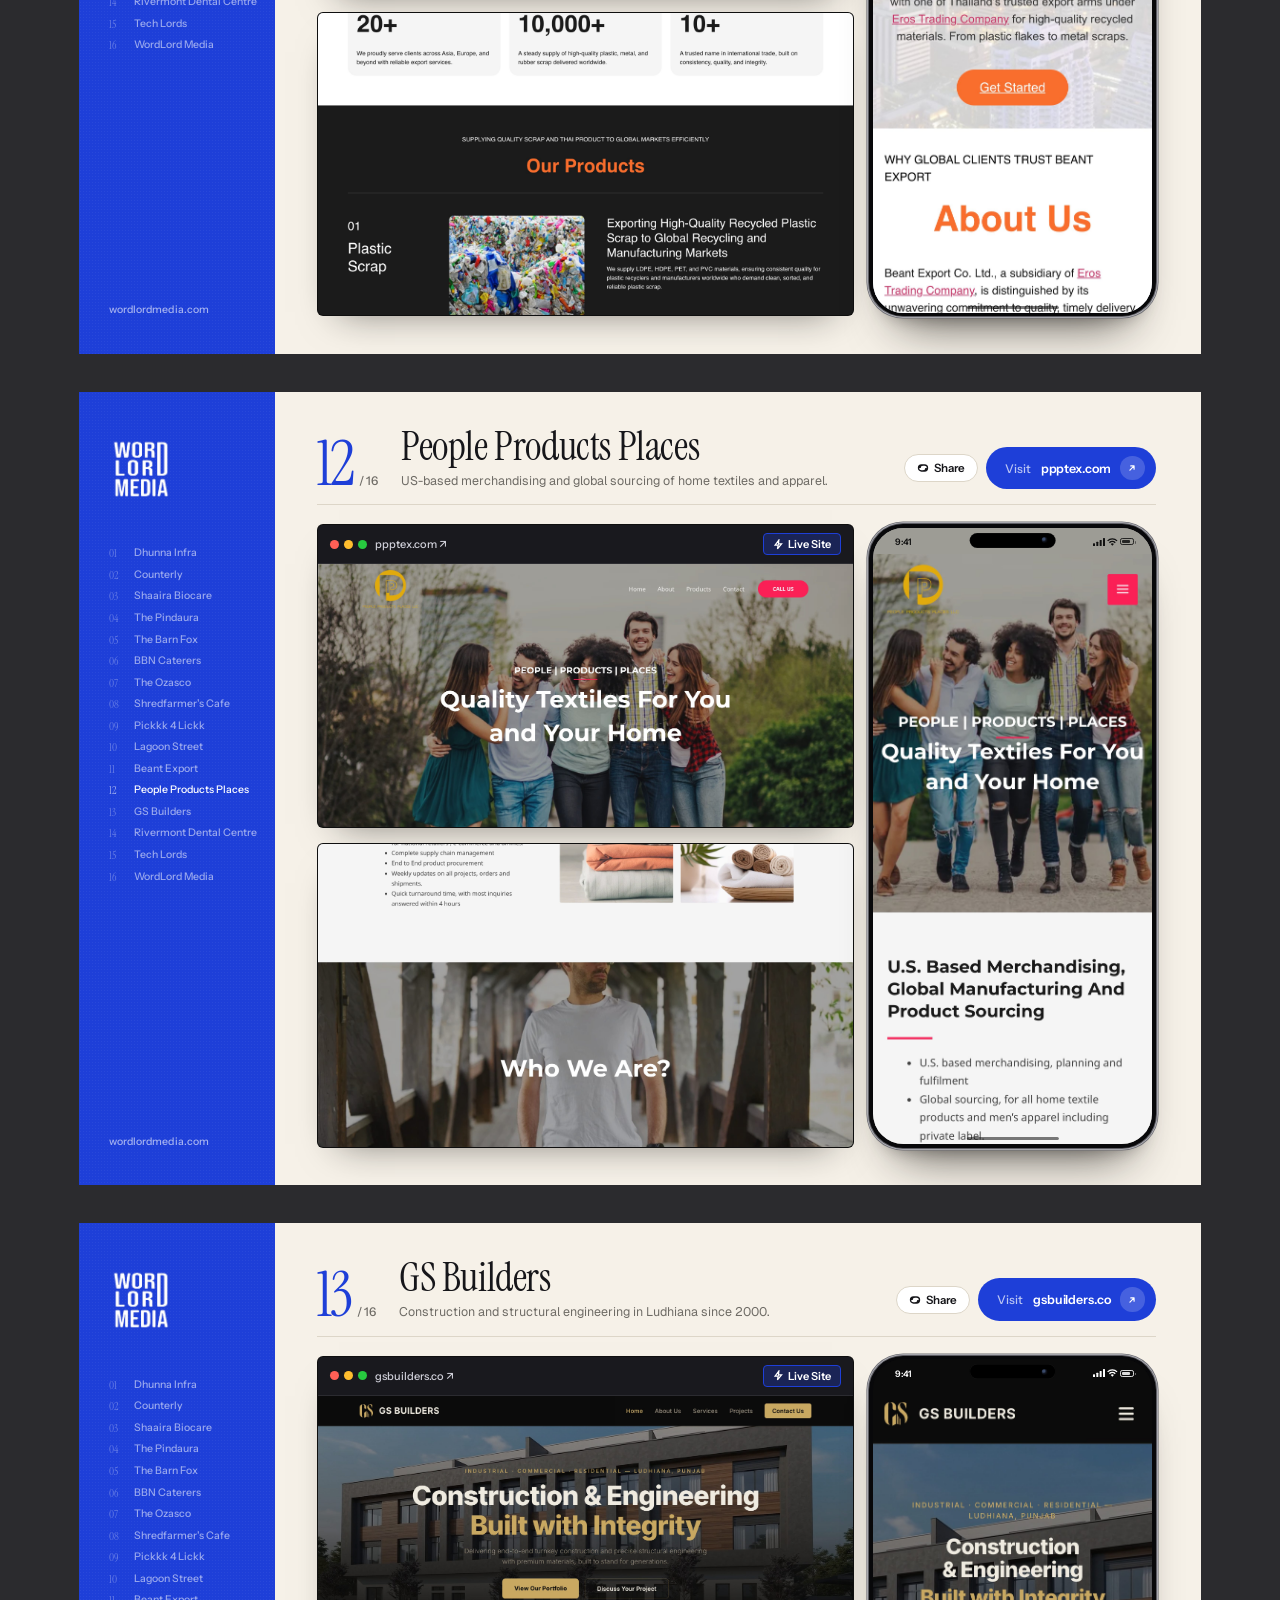
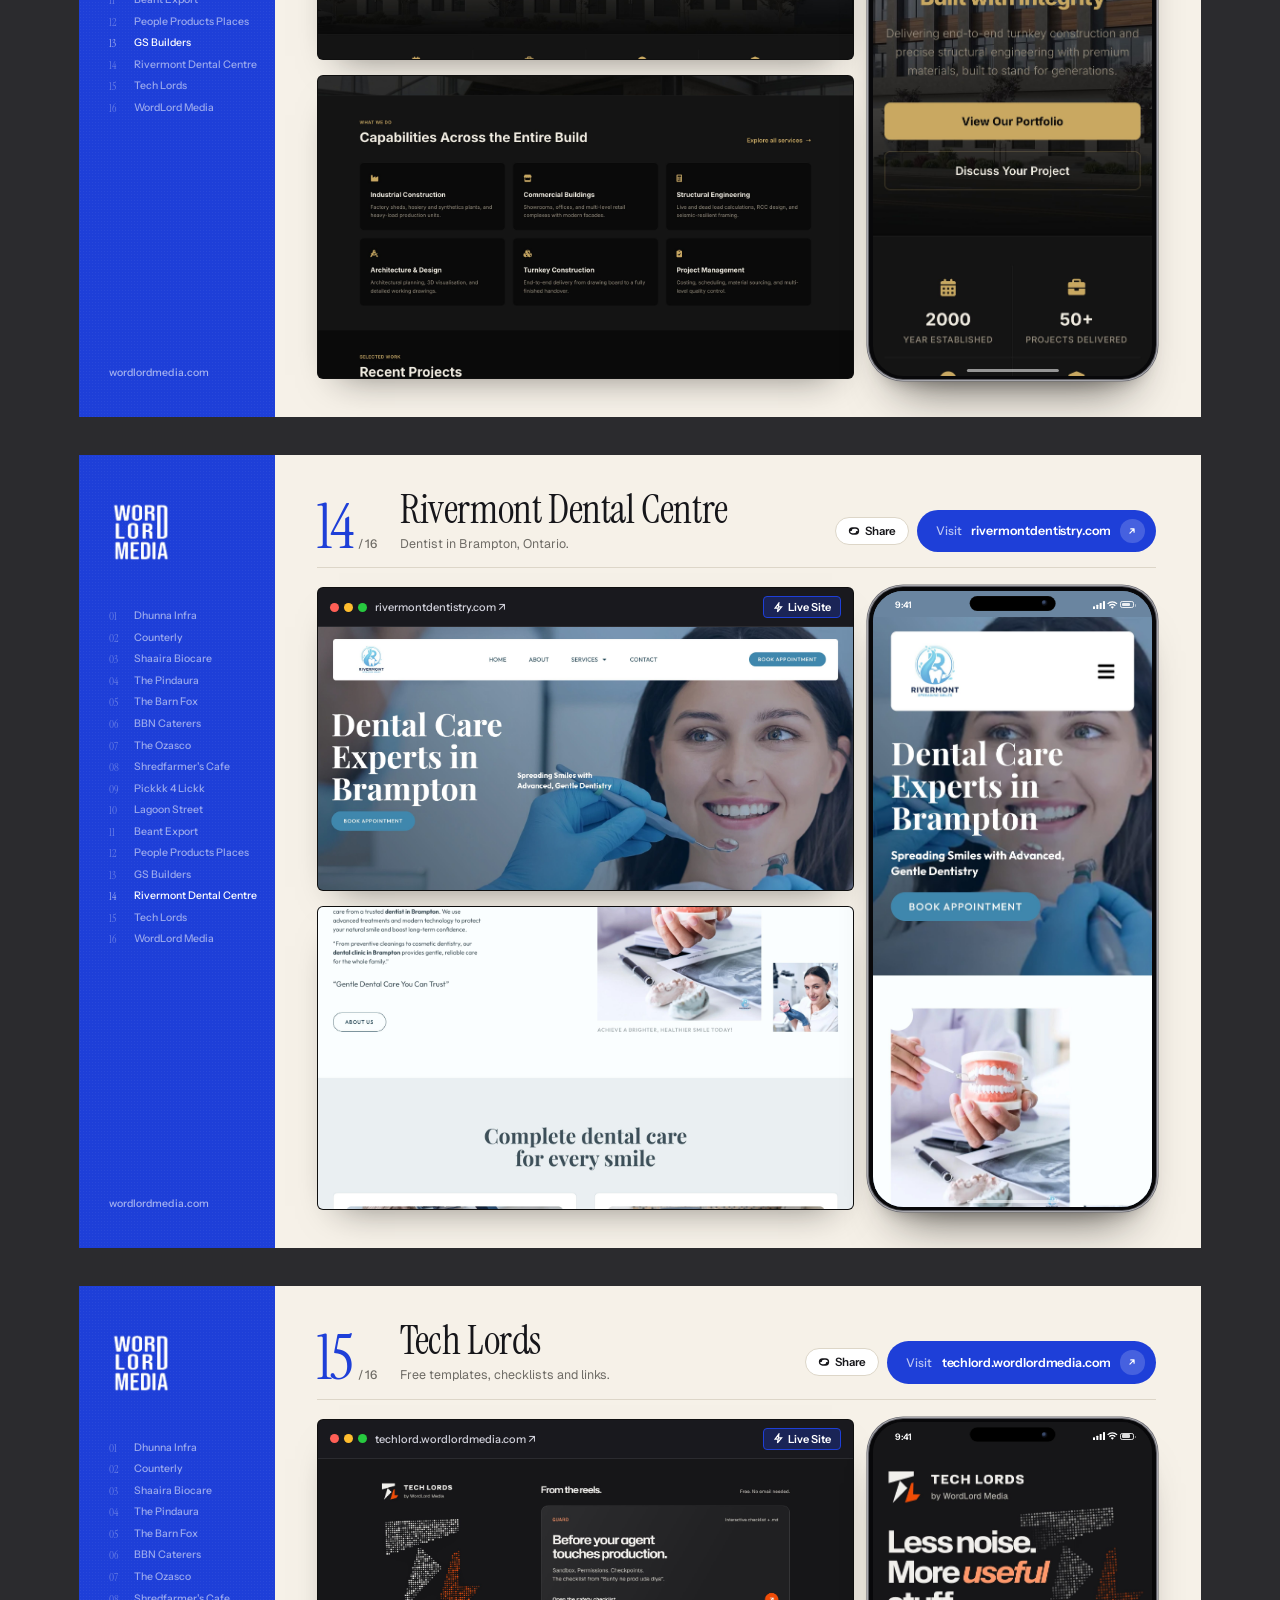
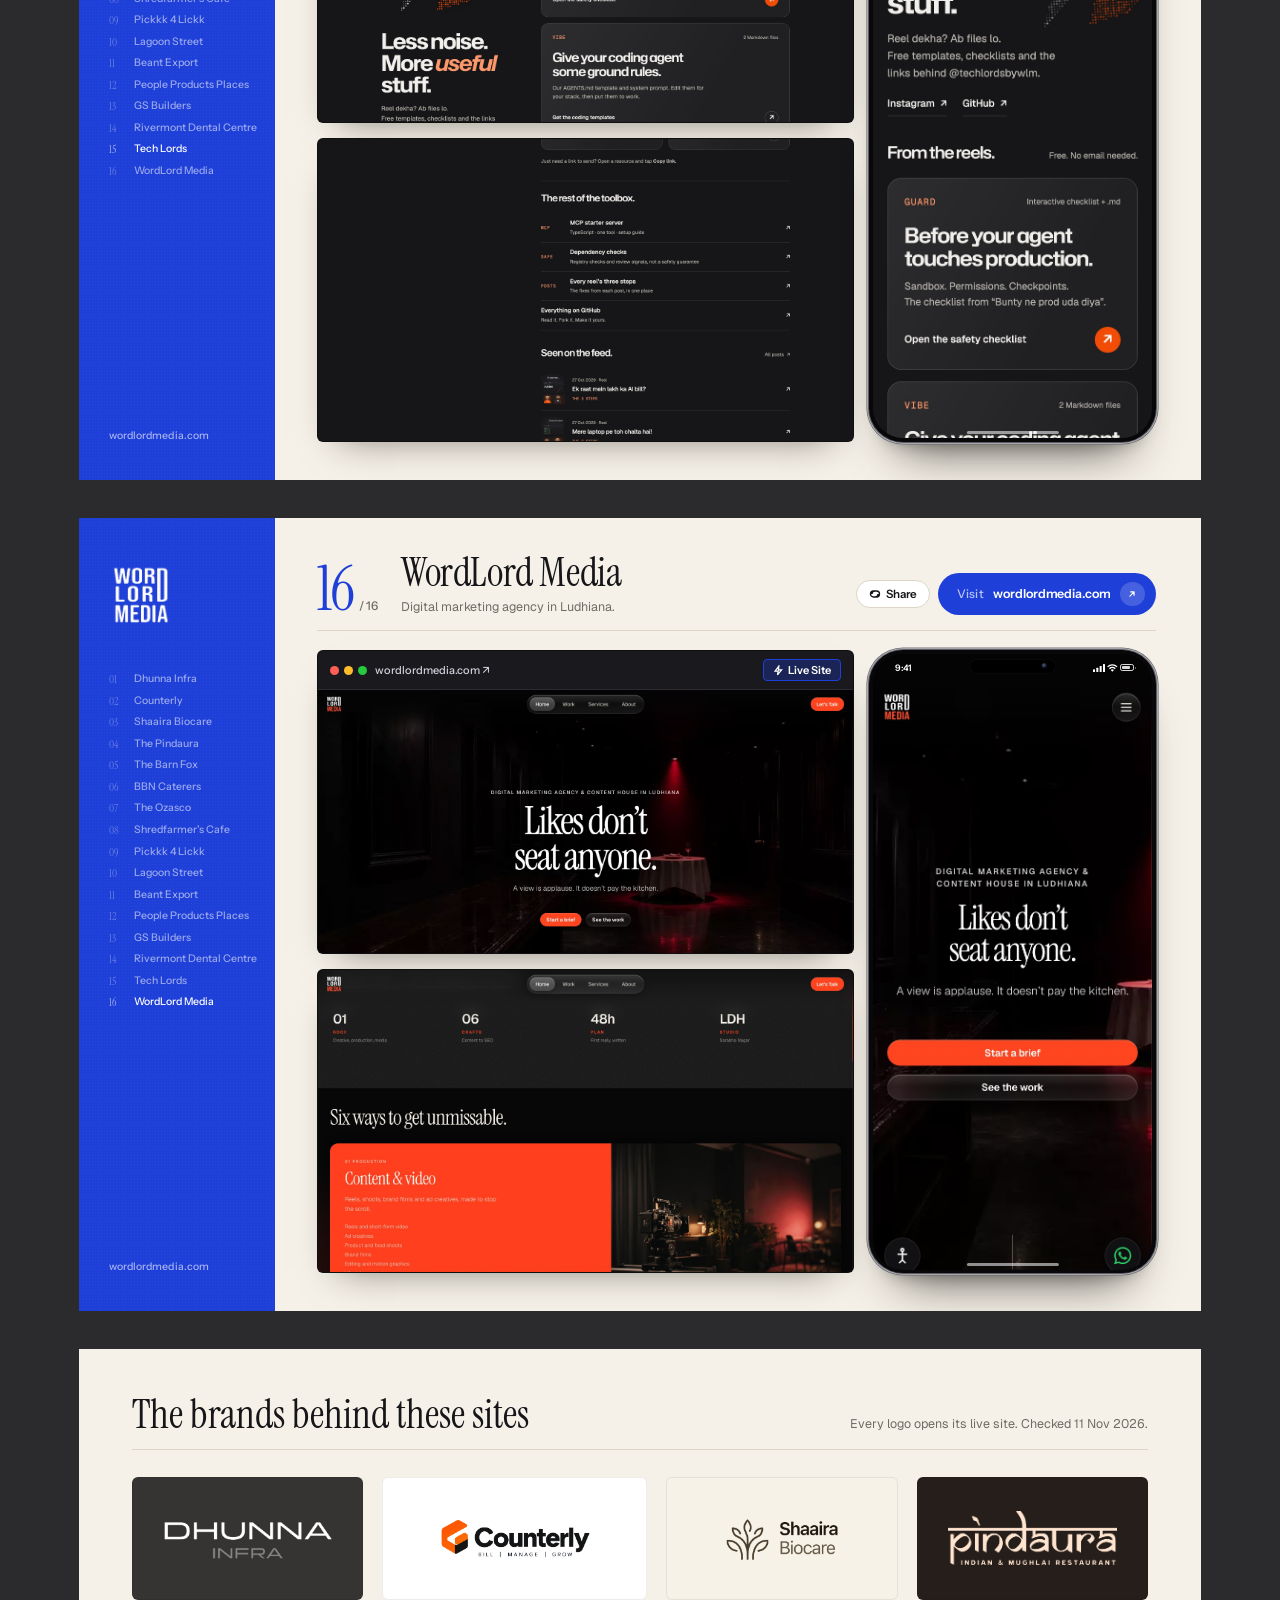
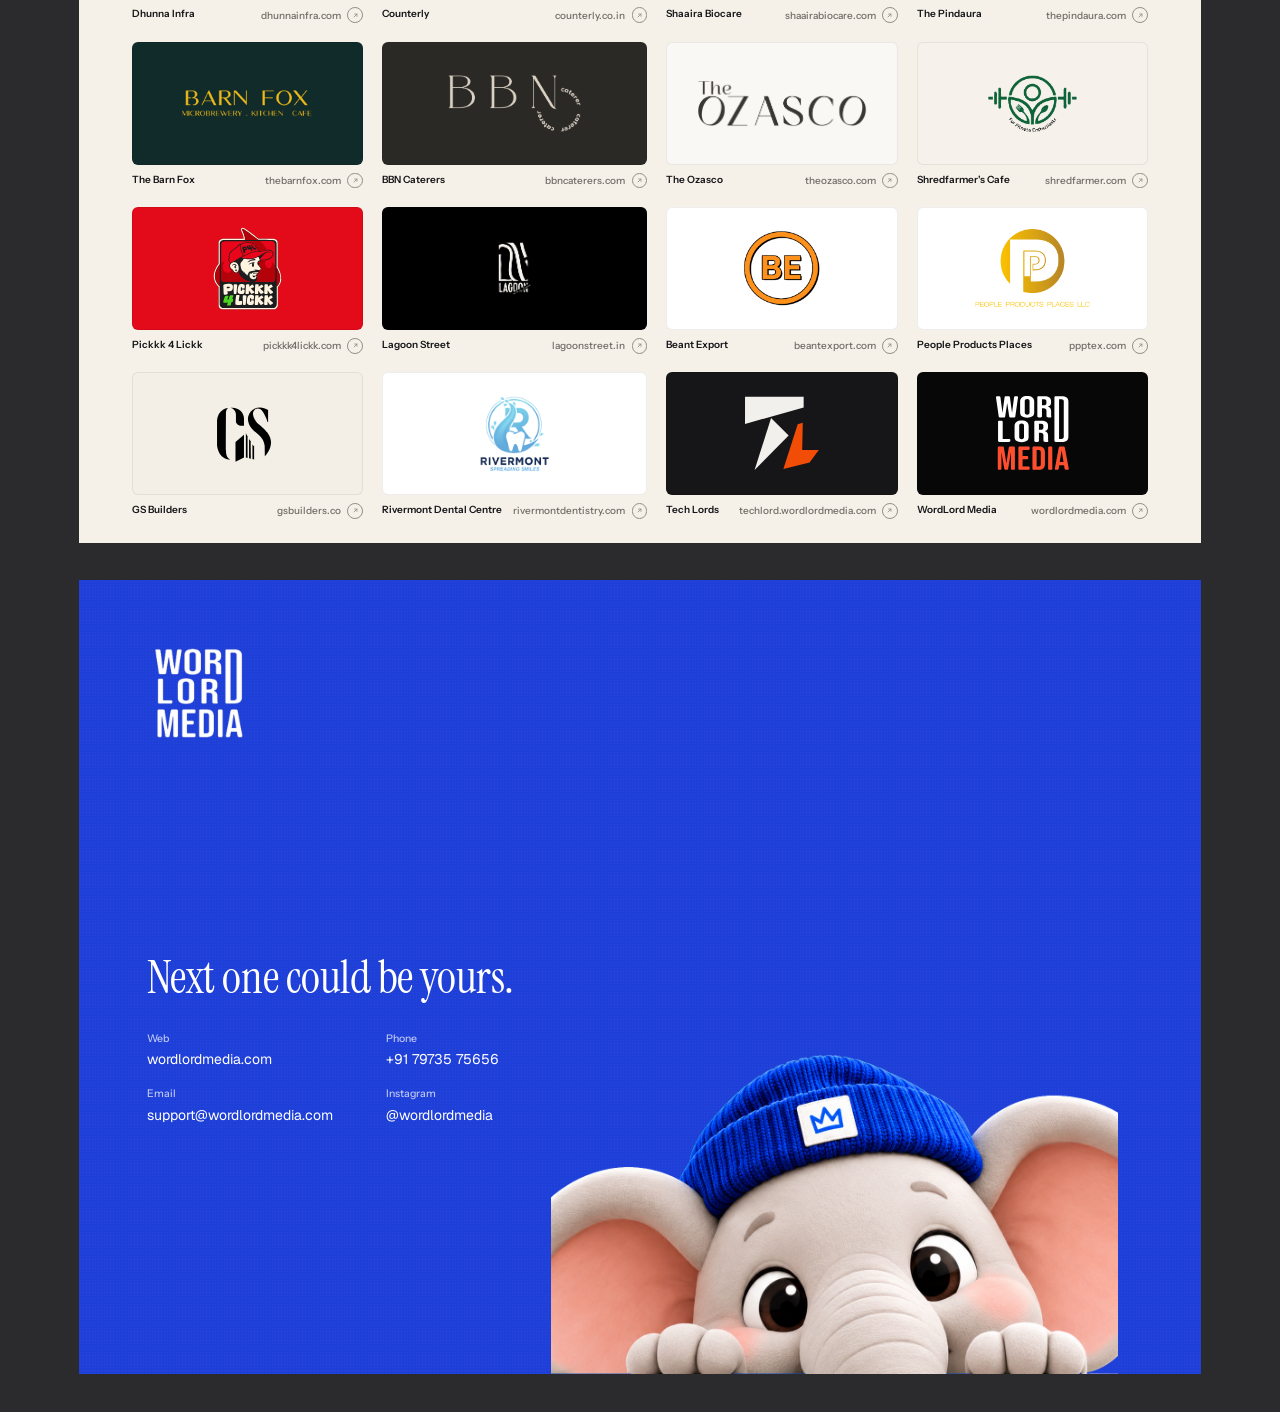
==== commit 52809d77: "fix: remove all emojis, enforce clean SVG vector icons across UI, fix button innerHTML" ====
--- a/public/index.html
+++ b/public/index.html
@@ -494,7 +494,7 @@
     <figure class="hero shot">
   <div class="bar">
     <div class="bar-left"><span class="bar-dots"><i></i><i></i><i></i></span><a class="bar-url" href="https://dhunnainfra.com" target="_blank" rel="noopener">dhunnainfra.com ↗</a></div>
-    <button type="button" class="btn-live-toggle" data-url="https://dhunnainfra.com">⚡ Live View</button>
+    <button type="button" class="btn-live-toggle" data-url="https://dhunnainfra.com"><svg viewBox="0 0 16 16" width="11" height="11" fill="none" stroke="currentColor" stroke-width="1.8" aria-hidden="true"><path d="M8.5 1.5 3 9h4.5l-1 5.5 6-7.5H8z"/></svg><span>Live Site</span></button>
   </div>
   <div class="hero-viewport">
     <img src="assets/shots/dhunna-desktop.jpg" alt="Dhunna Infra home page">
@@ -518,7 +518,7 @@
     <figure class="hero shot">
   <div class="bar">
     <div class="bar-left"><span class="bar-dots"><i></i><i></i><i></i></span><a class="bar-url" href="https://counterly.co.in" target="_blank" rel="noopener">counterly.co.in ↗</a></div>
-    <button type="button" class="btn-live-toggle" data-url="https://counterly.co.in">⚡ Live View</button>
+    <button type="button" class="btn-live-toggle" data-url="https://counterly.co.in"><svg viewBox="0 0 16 16" width="11" height="11" fill="none" stroke="currentColor" stroke-width="1.8" aria-hidden="true"><path d="M8.5 1.5 3 9h4.5l-1 5.5 6-7.5H8z"/></svg><span>Live Site</span></button>
   </div>
   <div class="hero-viewport">
     <img src="assets/shots/counterly-desktop.jpg" alt="Counterly home page">
@@ -542,7 +542,7 @@
     <figure class="hero shot">
   <div class="bar">
     <div class="bar-left"><span class="bar-dots"><i></i><i></i><i></i></span><a class="bar-url" href="https://shaairabiocare.com" target="_blank" rel="noopener">shaairabiocare.com ↗</a></div>
-    <button type="button" class="btn-live-toggle" data-url="https://shaairabiocare.com">⚡ Live View</button>
+    <button type="button" class="btn-live-toggle" data-url="https://shaairabiocare.com"><svg viewBox="0 0 16 16" width="11" height="11" fill="none" stroke="currentColor" stroke-width="1.8" aria-hidden="true"><path d="M8.5 1.5 3 9h4.5l-1 5.5 6-7.5H8z"/></svg><span>Live Site</span></button>
   </div>
   <div class="hero-viewport">
     <img src="assets/shots/shaaira-desktop.jpg" alt="Shaaira Biocare home page">
@@ -566,7 +566,7 @@
     <figure class="hero shot">
   <div class="bar">
     <div class="bar-left"><span class="bar-dots"><i></i><i></i><i></i></span><a class="bar-url" href="https://thepindaura.com" target="_blank" rel="noopener">thepindaura.com ↗</a></div>
-    <button type="button" class="btn-live-toggle" data-url="https://thepindaura.com">⚡ Live View</button>
+    <button type="button" class="btn-live-toggle" data-url="https://thepindaura.com"><svg viewBox="0 0 16 16" width="11" height="11" fill="none" stroke="currentColor" stroke-width="1.8" aria-hidden="true"><path d="M8.5 1.5 3 9h4.5l-1 5.5 6-7.5H8z"/></svg><span>Live Site</span></button>
   </div>
   <div class="hero-viewport">
     <img src="assets/shots/pindaura-desktop.jpg" alt="The Pindaura home page">
@@ -590,7 +590,7 @@
     <figure class="hero shot">
   <div class="bar">
     <div class="bar-left"><span class="bar-dots"><i></i><i></i><i></i></span><a class="bar-url" href="https://thebarnfox.com" target="_blank" rel="noopener">thebarnfox.com ↗</a></div>
-    <button type="button" class="btn-live-toggle" data-url="https://thebarnfox.com">⚡ Live View</button>
+    <button type="button" class="btn-live-toggle" data-url="https://thebarnfox.com"><svg viewBox="0 0 16 16" width="11" height="11" fill="none" stroke="currentColor" stroke-width="1.8" aria-hidden="true"><path d="M8.5 1.5 3 9h4.5l-1 5.5 6-7.5H8z"/></svg><span>Live Site</span></button>
   </div>
   <div class="hero-viewport">
     <img src="assets/shots/barnfox-desktop.jpg" alt="The Barn Fox home page">
@@ -614,7 +614,7 @@
     <figure class="hero shot">
   <div class="bar">
     <div class="bar-left"><span class="bar-dots"><i></i><i></i><i></i></span><a class="bar-url" href="https://bbncaterers.com" target="_blank" rel="noopener">bbncaterers.com ↗</a></div>
-    <button type="button" class="btn-live-toggle" data-url="https://bbncaterers.com">⚡ Live View</button>
+    <button type="button" class="btn-live-toggle" data-url="https://bbncaterers.com"><svg viewBox="0 0 16 16" width="11" height="11" fill="none" stroke="currentColor" stroke-width="1.8" aria-hidden="true"><path d="M8.5 1.5 3 9h4.5l-1 5.5 6-7.5H8z"/></svg><span>Live Site</span></button>
   </div>
   <div class="hero-viewport">
     <img src="assets/shots/bbn-desktop.jpg" alt="BBN Caterers home page">
@@ -638,7 +638,7 @@
     <figure class="hero shot">
   <div class="bar">
     <div class="bar-left"><span class="bar-dots"><i></i><i></i><i></i></span><a class="bar-url" href="https://theozasco.com" target="_blank" rel="noopener">theozasco.com ↗</a></div>
-    <button type="button" class="btn-live-toggle" data-url="https://theozasco.com">⚡ Live View</button>
+    <button type="button" class="btn-live-toggle" data-url="https://theozasco.com"><svg viewBox="0 0 16 16" width="11" height="11" fill="none" stroke="currentColor" stroke-width="1.8" aria-hidden="true"><path d="M8.5 1.5 3 9h4.5l-1 5.5 6-7.5H8z"/></svg><span>Live Site</span></button>
   </div>
   <div class="hero-viewport">
     <img src="assets/shots/ozasco-desktop.jpg" alt="The Ozasco home page">
@@ -662,7 +662,7 @@
     <figure class="hero shot">
   <div class="bar">
     <div class="bar-left"><span class="bar-dots"><i></i><i></i><i></i></span><a class="bar-url" href="https://shredfarmer.com" target="_blank" rel="noopener">shredfarmer.com ↗</a></div>
-    <button type="button" class="btn-live-toggle" data-url="https://shredfarmer.com">⚡ Live View</button>
+    <button type="button" class="btn-live-toggle" data-url="https://shredfarmer.com"><svg viewBox="0 0 16 16" width="11" height="11" fill="none" stroke="currentColor" stroke-width="1.8" aria-hidden="true"><path d="M8.5 1.5 3 9h4.5l-1 5.5 6-7.5H8z"/></svg><span>Live Site</span></button>
   </div>
   <div class="hero-viewport">
     <img src="assets/shots/shredfarmer-desktop.jpg" alt="Shredfarmer&#x27;s Cafe home page">
@@ -686,7 +686,7 @@
     <figure class="hero shot">
   <div class="bar">
     <div class="bar-left"><span class="bar-dots"><i></i><i></i><i></i></span><a class="bar-url" href="https://pickkk4lickk.com" target="_blank" rel="noopener">pickkk4lickk.com ↗</a></div>
-    <button type="button" class="btn-live-toggle" data-url="https://pickkk4lickk.com">⚡ Live View</button>
+    <button type="button" class="btn-live-toggle" data-url="https://pickkk4lickk.com"><svg viewBox="0 0 16 16" width="11" height="11" fill="none" stroke="currentColor" stroke-width="1.8" aria-hidden="true"><path d="M8.5 1.5 3 9h4.5l-1 5.5 6-7.5H8z"/></svg><span>Live Site</span></button>
   </div>
   <div class="hero-viewport">
     <img src="assets/shots/pickkk-desktop.jpg" alt="Pickkk 4 Lickk home page">
@@ -710,7 +710,7 @@
     <figure class="hero shot">
   <div class="bar">
     <div class="bar-left"><span class="bar-dots"><i></i><i></i><i></i></span><a class="bar-url" href="https://lagoonstreet.in" target="_blank" rel="noopener">lagoonstreet.in ↗</a></div>
-    <button type="button" class="btn-live-toggle" data-url="https://lagoonstreet.in">⚡ Live View</button>
+    <button type="button" class="btn-live-toggle" data-url="https://lagoonstreet.in"><svg viewBox="0 0 16 16" width="11" height="11" fill="none" stroke="currentColor" stroke-width="1.8" aria-hidden="true"><path d="M8.5 1.5 3 9h4.5l-1 5.5 6-7.5H8z"/></svg><span>Live Site</span></button>
   </div>
   <div class="hero-viewport">
     <img src="assets/shots/lagoon-desktop.jpg" alt="Lagoon Street home page">
@@ -734,7 +734,7 @@
     <figure class="hero shot">
   <div class="bar">
     <div class="bar-left"><span class="bar-dots"><i></i><i></i><i></i></span><a class="bar-url" href="https://beantexport.com" target="_blank" rel="noopener">beantexport.com ↗</a></div>
-    <button type="button" class="btn-live-toggle" data-url="https://beantexport.com">⚡ Live View</button>
+    <button type="button" class="btn-live-toggle" data-url="https://beantexport.com"><svg viewBox="0 0 16 16" width="11" height="11" fill="none" stroke="currentColor" stroke-width="1.8" aria-hidden="true"><path d="M8.5 1.5 3 9h4.5l-1 5.5 6-7.5H8z"/></svg><span>Live Site</span></button>
   </div>
   <div class="hero-viewport">
     <img src="assets/shots/beant-desktop.jpg" alt="Beant Export home page">
@@ -758,7 +758,7 @@
     <figure class="hero shot">
   <div class="bar">
     <div class="bar-left"><span class="bar-dots"><i></i><i></i><i></i></span><a class="bar-url" href="https://ppptex.com" target="_blank" rel="noopener">ppptex.com ↗</a></div>
-    <button type="button" class="btn-live-toggle" data-url="https://ppptex.com">⚡ Live View</button>
+    <button type="button" class="btn-live-toggle" data-url="https://ppptex.com"><svg viewBox="0 0 16 16" width="11" height="11" fill="none" stroke="currentColor" stroke-width="1.8" aria-hidden="true"><path d="M8.5 1.5 3 9h4.5l-1 5.5 6-7.5H8z"/></svg><span>Live Site</span></button>
   </div>
   <div class="hero-viewport">
     <img src="assets/shots/ppptex-desktop.jpg" alt="People Products Places home page">
@@ -782,7 +782,7 @@
     <figure class="hero shot">
   <div class="bar">
     <div class="bar-left"><span class="bar-dots"><i></i><i></i><i></i></span><a class="bar-url" href="https://gsbuilders.co" target="_blank" rel="noopener">gsbuilders.co ↗</a></div>
-    <button type="button" class="btn-live-toggle" data-url="https://gsbuilders.co">⚡ Live View</button>
+    <button type="button" class="btn-live-toggle" data-url="https://gsbuilders.co"><svg viewBox="0 0 16 16" width="11" height="11" fill="none" stroke="currentColor" stroke-width="1.8" aria-hidden="true"><path d="M8.5 1.5 3 9h4.5l-1 5.5 6-7.5H8z"/></svg><span>Live Site</span></button>
   </div>
   <div class="hero-viewport">
     <img src="assets/shots/gsbuilders-desktop.jpg" alt="GS Builders home page">
@@ -806,7 +806,7 @@
     <figure class="hero shot">
   <div class="bar">
     <div class="bar-left"><span class="bar-dots"><i></i><i></i><i></i></span><a class="bar-url" href="https://rivermontdentistry.com" target="_blank" rel="noopener">rivermontdentistry.com ↗</a></div>
-    <button type="button" class="btn-live-toggle" data-url="https://rivermontdentistry.com">⚡ Live View</button>
+    <button type="button" class="btn-live-toggle" data-url="https://rivermontdentistry.com"><svg viewBox="0 0 16 16" width="11" height="11" fill="none" stroke="currentColor" stroke-width="1.8" aria-hidden="true"><path d="M8.5 1.5 3 9h4.5l-1 5.5 6-7.5H8z"/></svg><span>Live Site</span></button>
   </div>
   <div class="hero-viewport">
     <img src="assets/shots/rivermont-desktop.jpg" alt="Rivermont Dental Centre home page">
@@ -830,7 +830,7 @@
     <figure class="hero shot">
   <div class="bar">
     <div class="bar-left"><span class="bar-dots"><i></i><i></i><i></i></span><a class="bar-url" href="https://techlord.wordlordmedia.com" target="_blank" rel="noopener">techlord.wordlordmedia.com ↗</a></div>
-    <button type="button" class="btn-live-toggle" data-url="https://techlord.wordlordmedia.com">⚡ Live View</button>
+    <button type="button" class="btn-live-toggle" data-url="https://techlord.wordlordmedia.com"><svg viewBox="0 0 16 16" width="11" height="11" fill="none" stroke="currentColor" stroke-width="1.8" aria-hidden="true"><path d="M8.5 1.5 3 9h4.5l-1 5.5 6-7.5H8z"/></svg><span>Live Site</span></button>
   </div>
   <div class="hero-viewport">
     <img src="assets/shots/techlords-desktop.jpg" alt="Tech Lords home page">
@@ -854,7 +854,7 @@
     <figure class="hero shot">
   <div class="bar">
     <div class="bar-left"><span class="bar-dots"><i></i><i></i><i></i></span><a class="bar-url" href="https://wordlordmedia.com" target="_blank" rel="noopener">wordlordmedia.com ↗</a></div>
-    <button type="button" class="btn-live-toggle" data-url="https://wordlordmedia.com">⚡ Live View</button>
+    <button type="button" class="btn-live-toggle" data-url="https://wordlordmedia.com"><svg viewBox="0 0 16 16" width="11" height="11" fill="none" stroke="currentColor" stroke-width="1.8" aria-hidden="true"><path d="M8.5 1.5 3 9h4.5l-1 5.5 6-7.5H8z"/></svg><span>Live Site</span></button>
   </div>
   <div class="hero-viewport">
     <img src="assets/shots/wordlord-desktop.jpg" alt="WordLord Media home page">
@@ -1139,10 +1139,10 @@
         if (!iframe.src || iframe.src === 'about:blank' || iframe.src.endsWith('/')) {
           iframe.src = btn.dataset.url;
         }
-        btn.textContent = '📷 Screenshot';
+        btn.innerHTML = '<svg viewBox="0 0 16 16" width="11" height="11" fill="none" stroke="currentColor" stroke-width="1.8" aria-hidden="true"><rect x="2" y="3" width="12" height="10" rx="1.5"/><circle cx="5.5" cy="6.5" r="1"/><path d="M14 11l-3.5-3.5-4 4-2-2-2.5 2.5"/></svg><span>Screenshot</span>';
         btn.classList.add('active');
       } else {
-        btn.textContent = '⚡ Live View';
+        btn.innerHTML = '<svg viewBox="0 0 16 16" width="11" height="11" fill="none" stroke="currentColor" stroke-width="1.8" aria-hidden="true"><path d="M8.5 1.5 3 9h4.5l-1 5.5 6-7.5H8z"/></svg><span>Live Site</span>';
         btn.classList.remove('active');
       }
     });
@@ -1157,7 +1157,7 @@
       try {
         await navigator.clipboard.writeText(fullUrl);
         const originalText = btn.innerHTML;
-        btn.innerHTML = '<span>Copied! ✓</span>';
+        btn.innerHTML = '<span><svg viewBox="0 0 16 16" width="11" height="11" fill="none" stroke="currentColor" stroke-width="2" aria-hidden="true"><path d="M3 8.5l3.5 3.5 6.5-7"/></svg><span>Copied</span></span>';
         setTimeout(() => { btn.innerHTML = originalText; }, 2000);
       } catch (err) {
         prompt('Share link:', fullUrl);
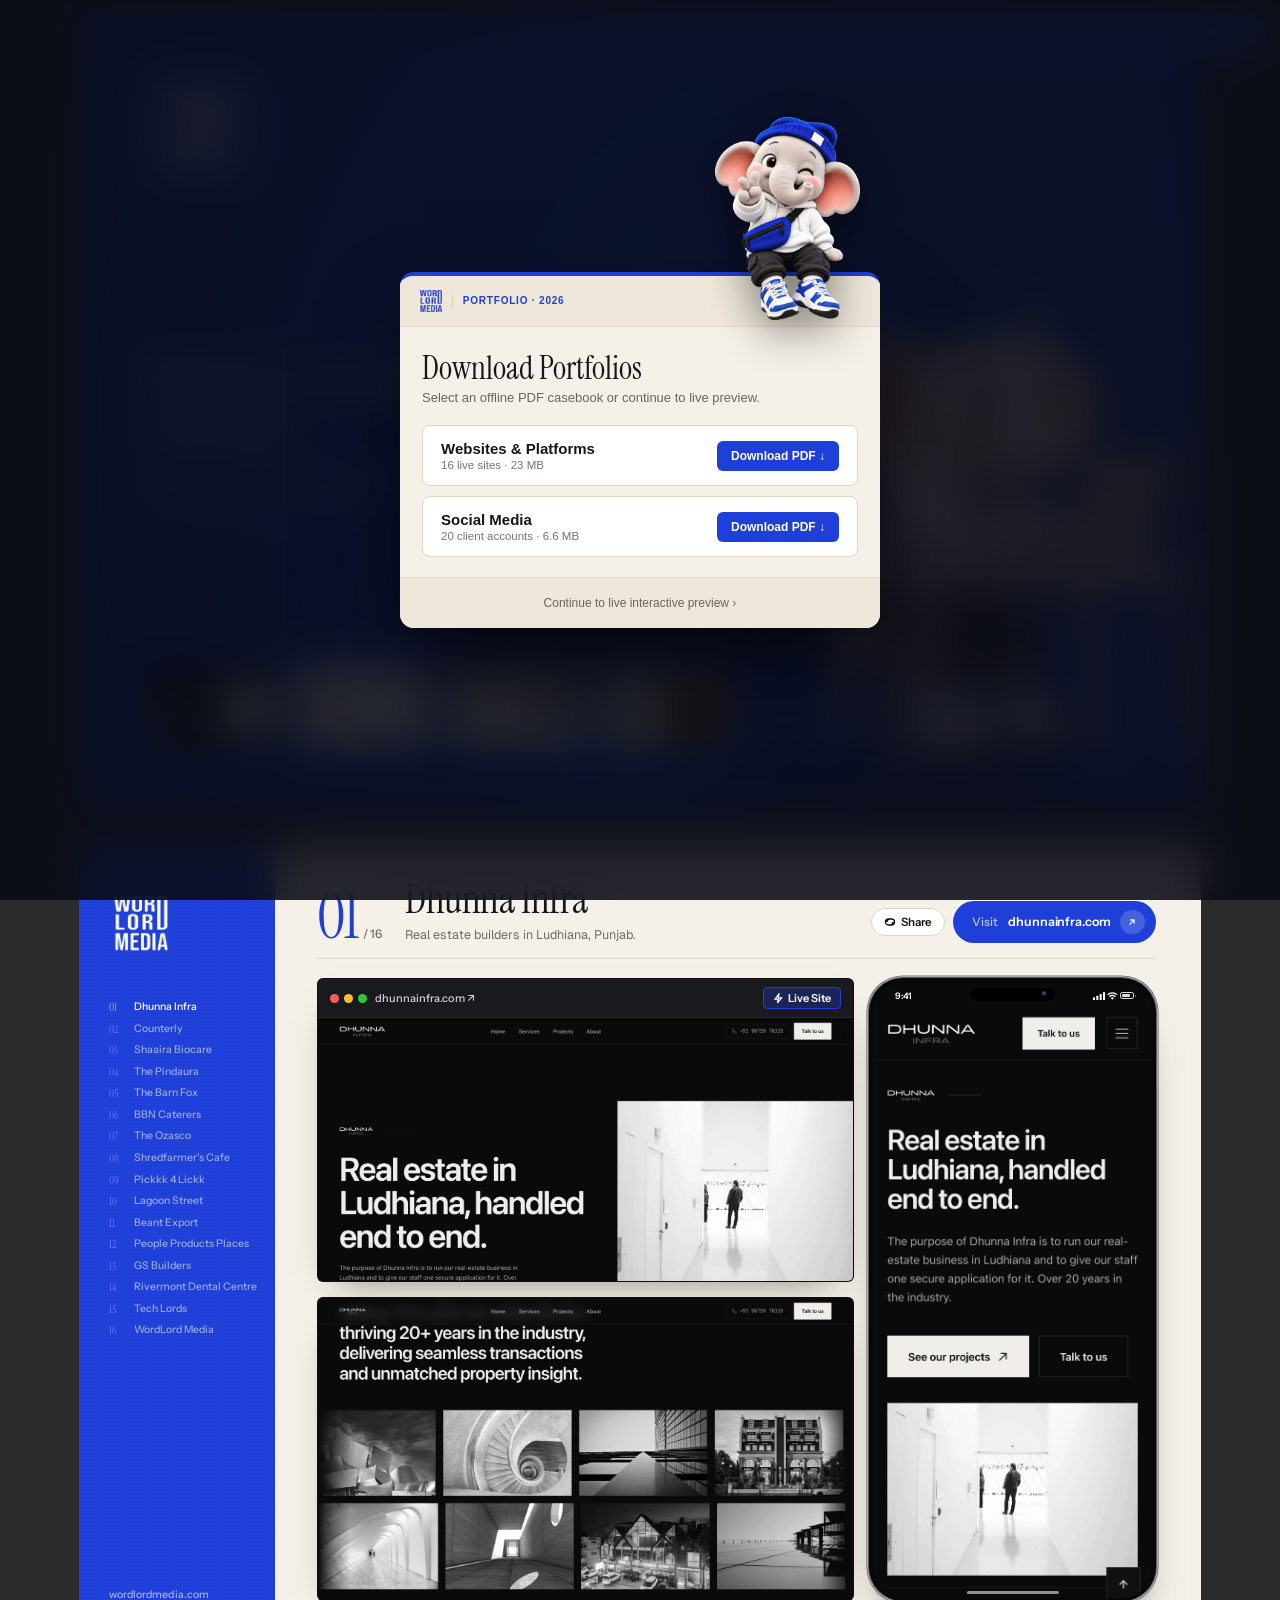
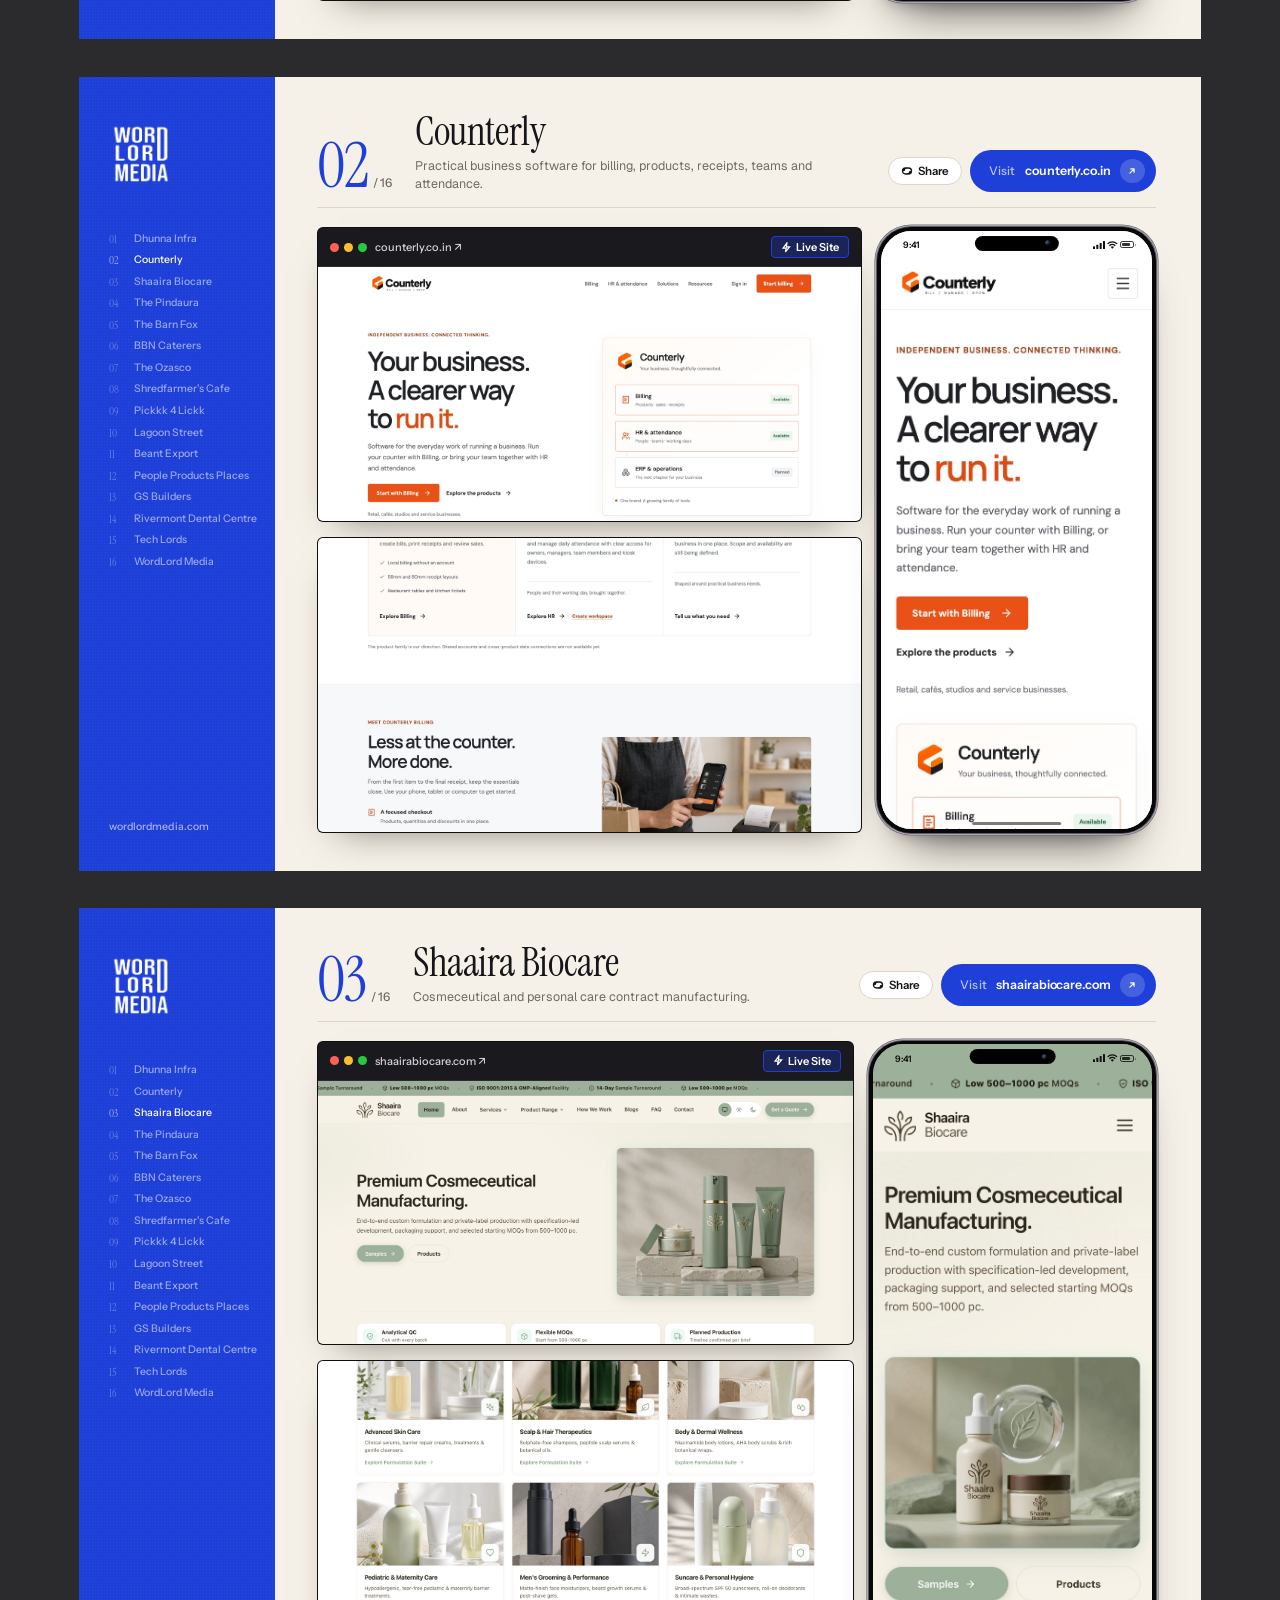
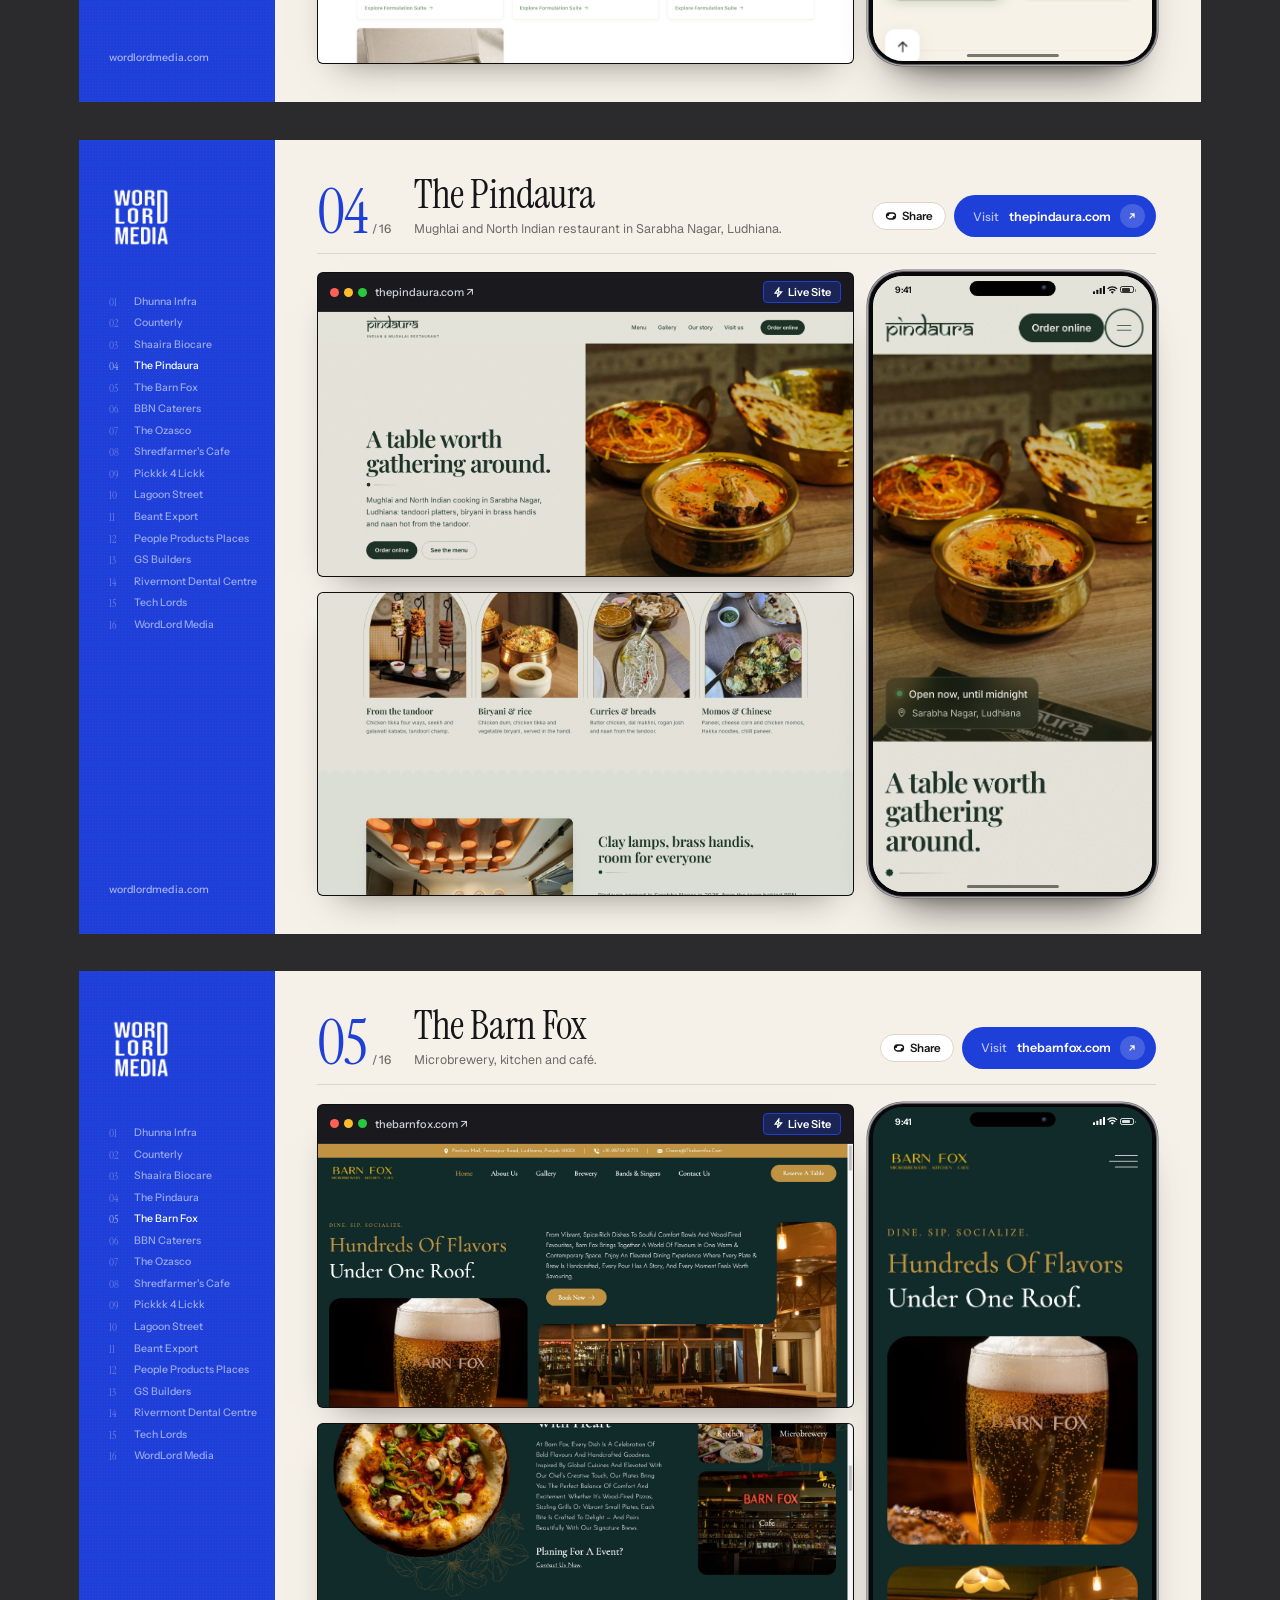
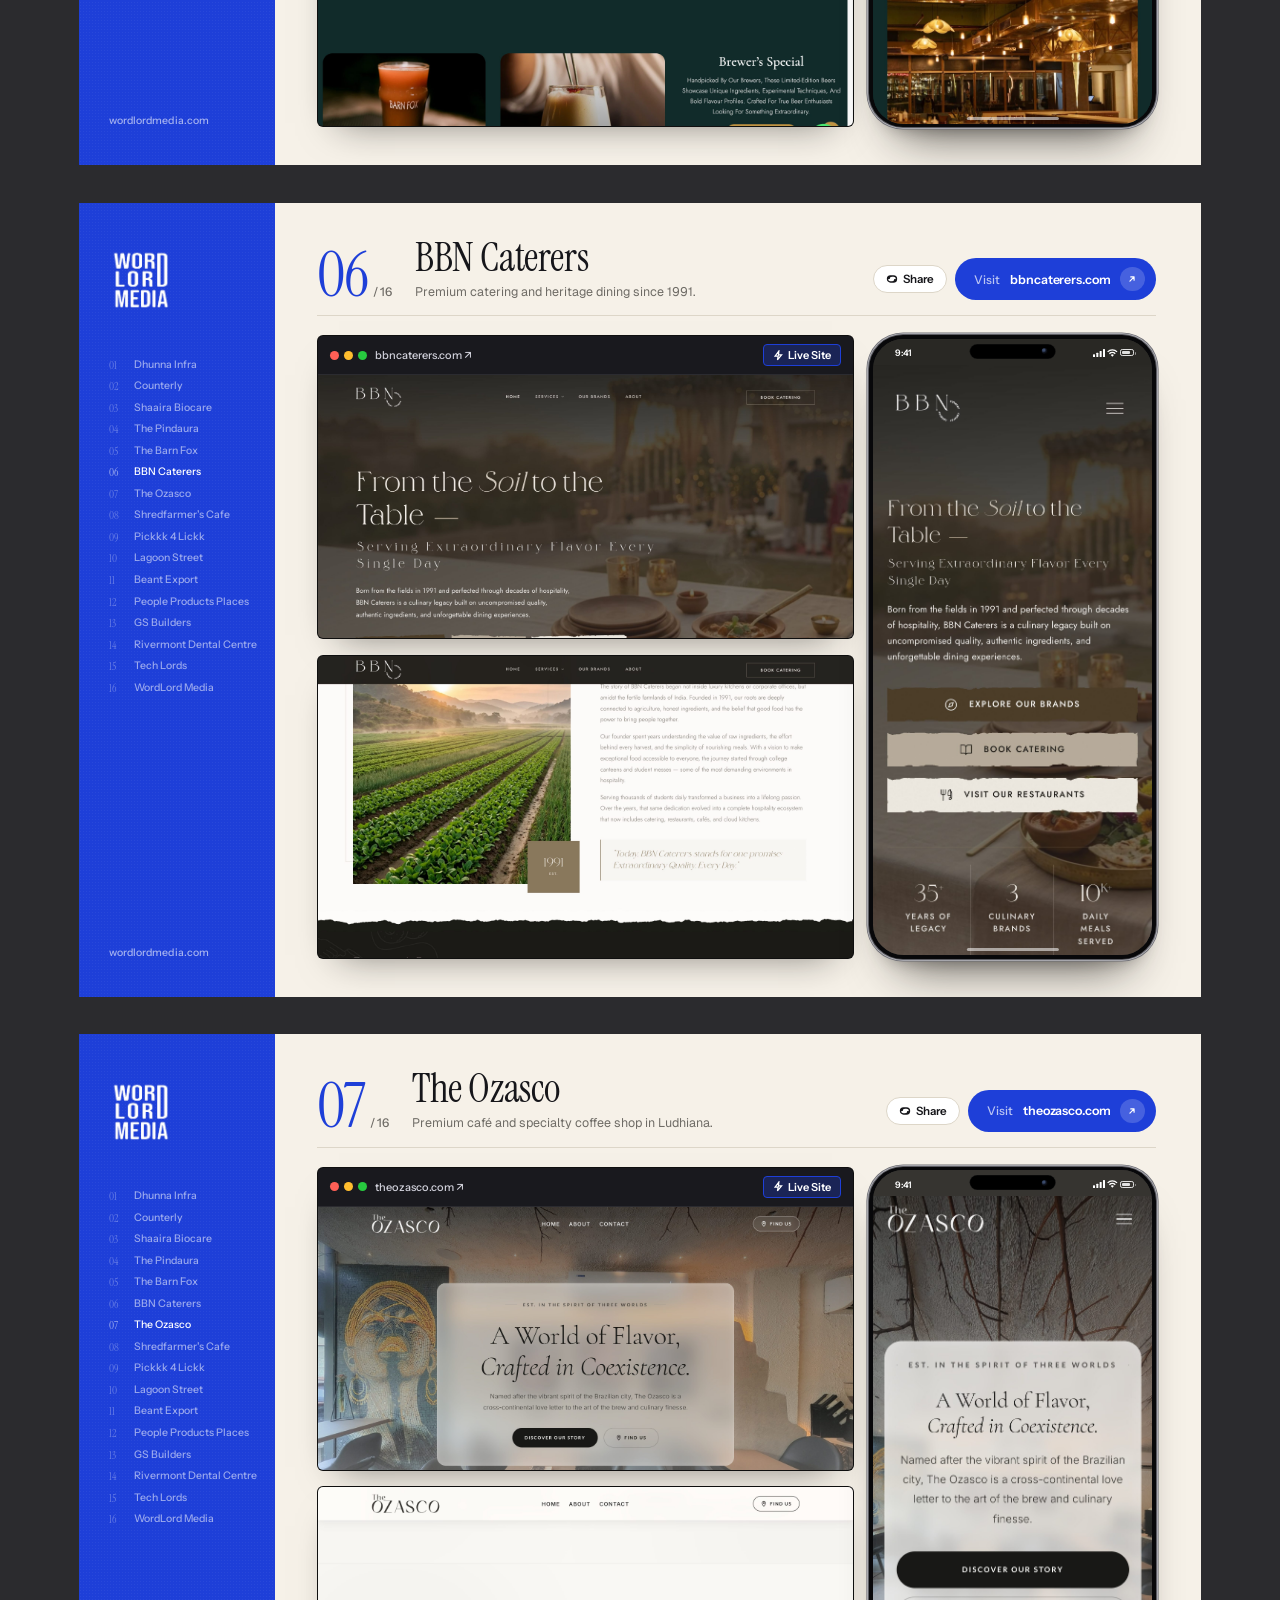
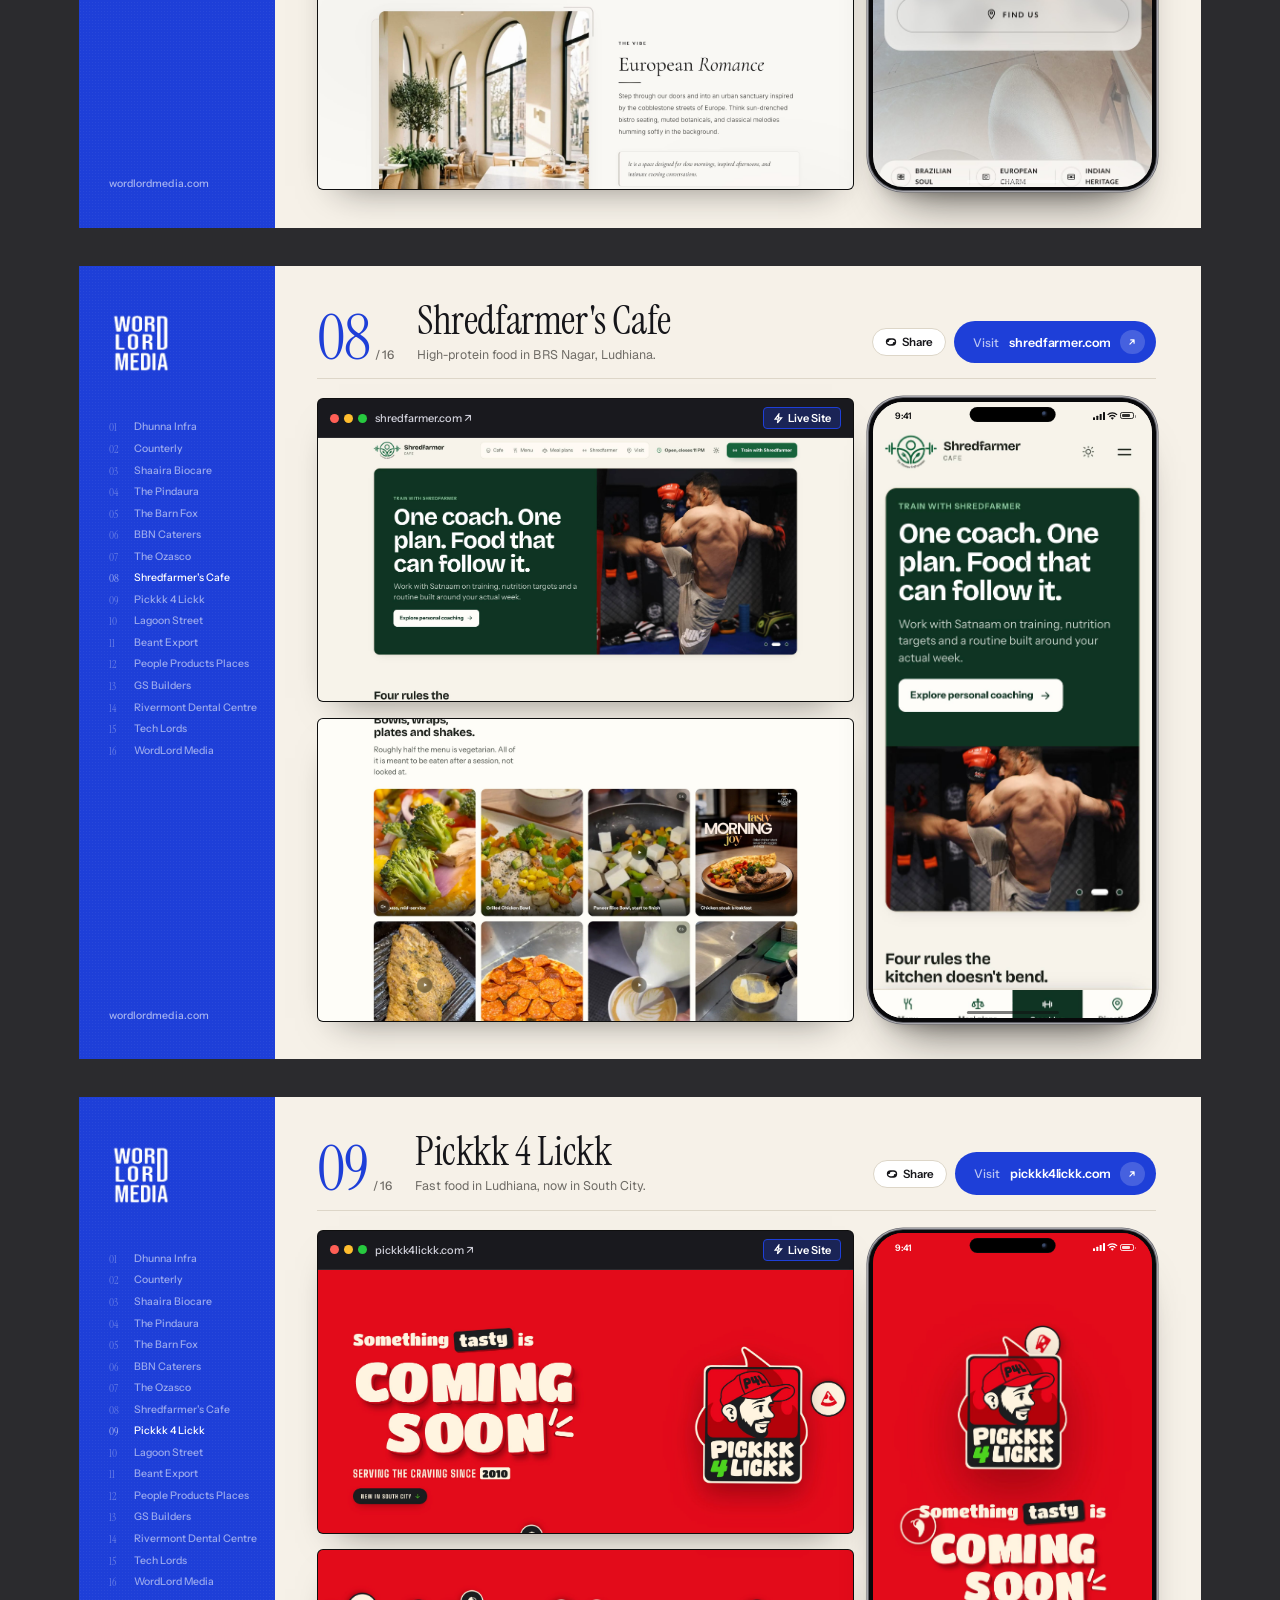
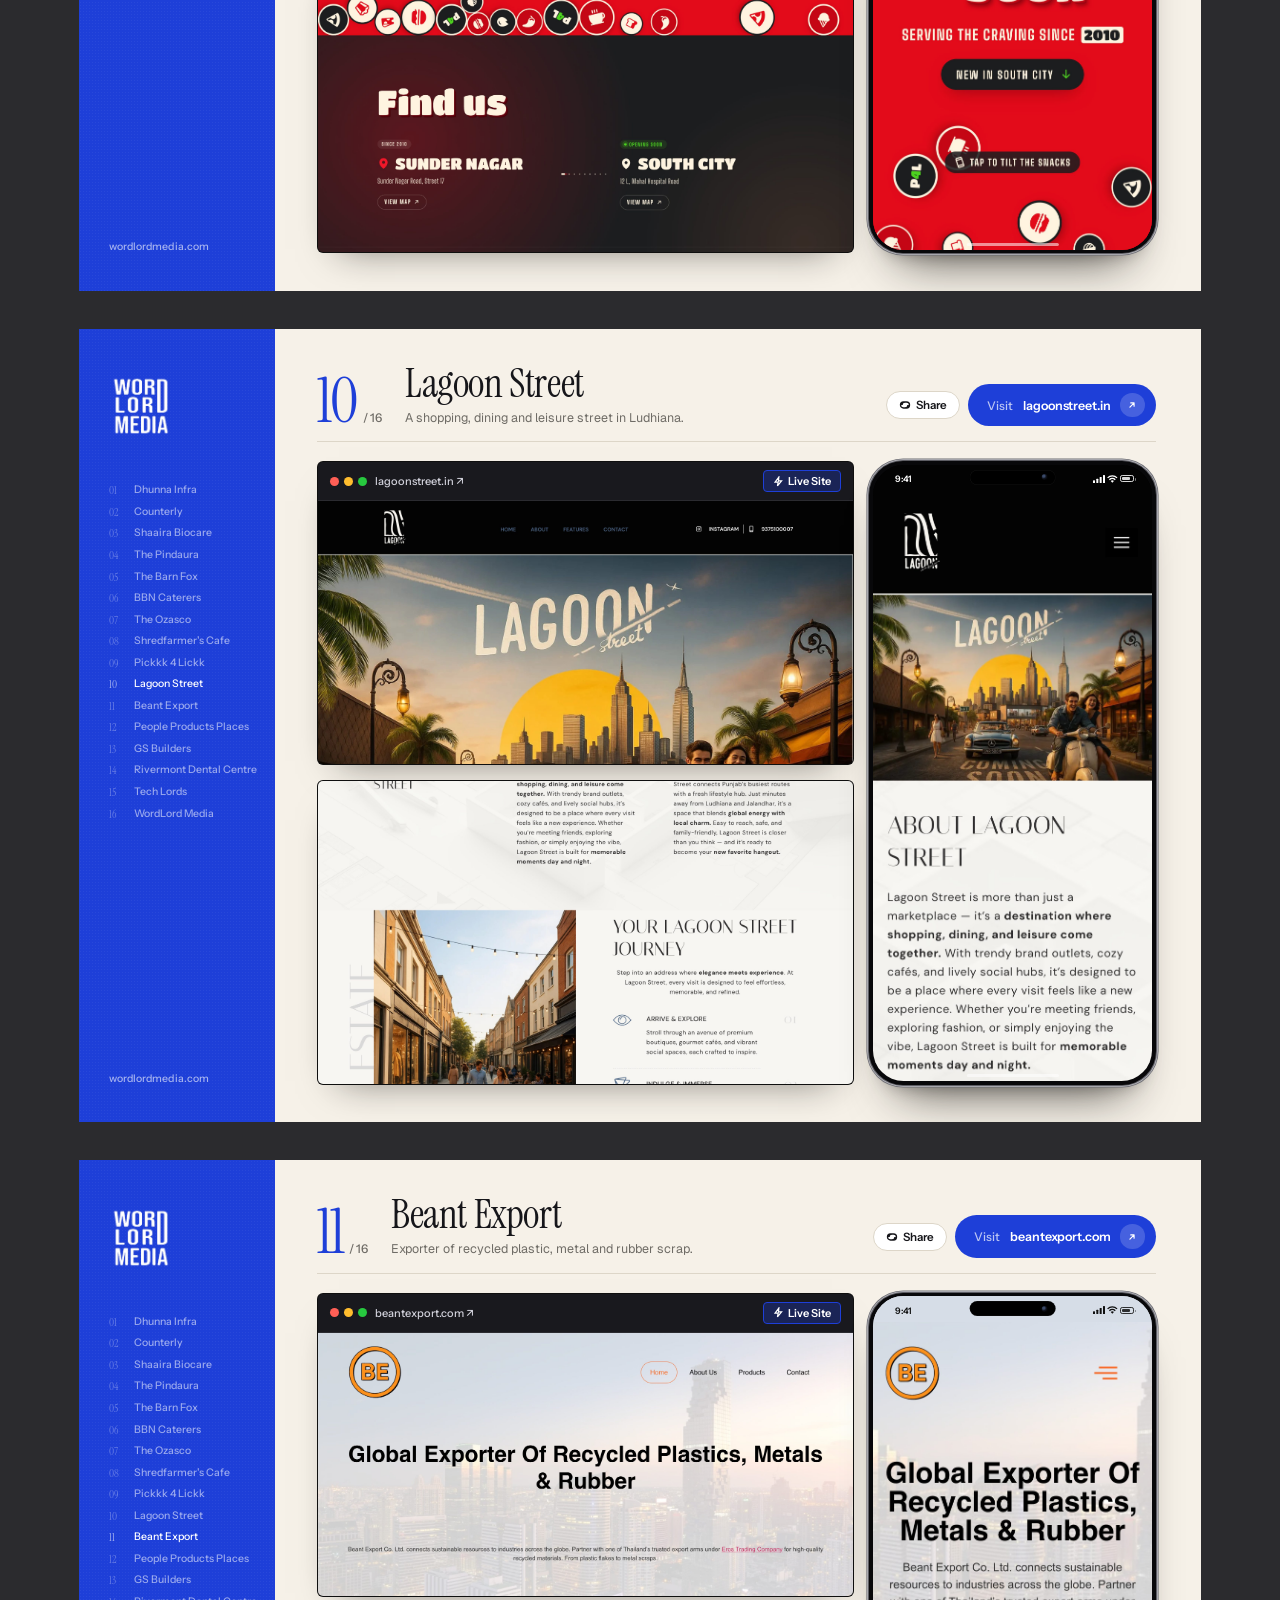
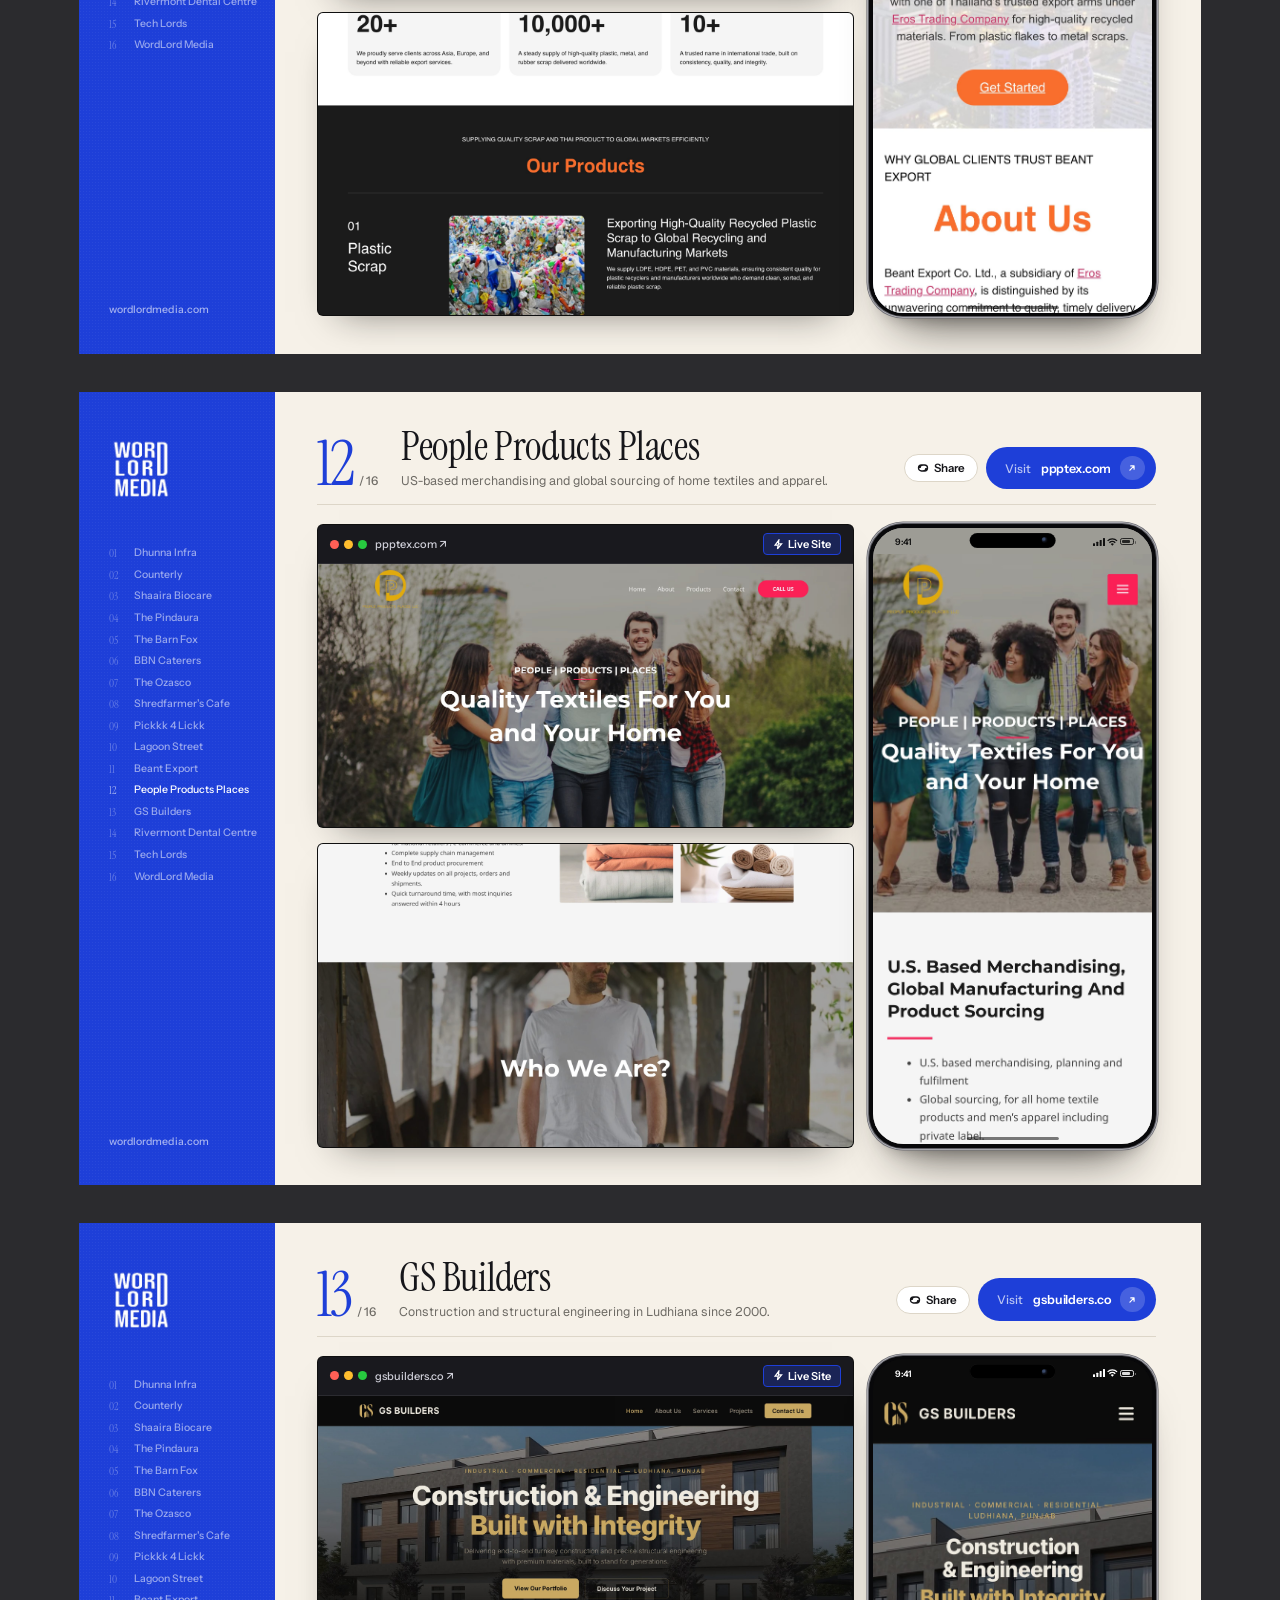
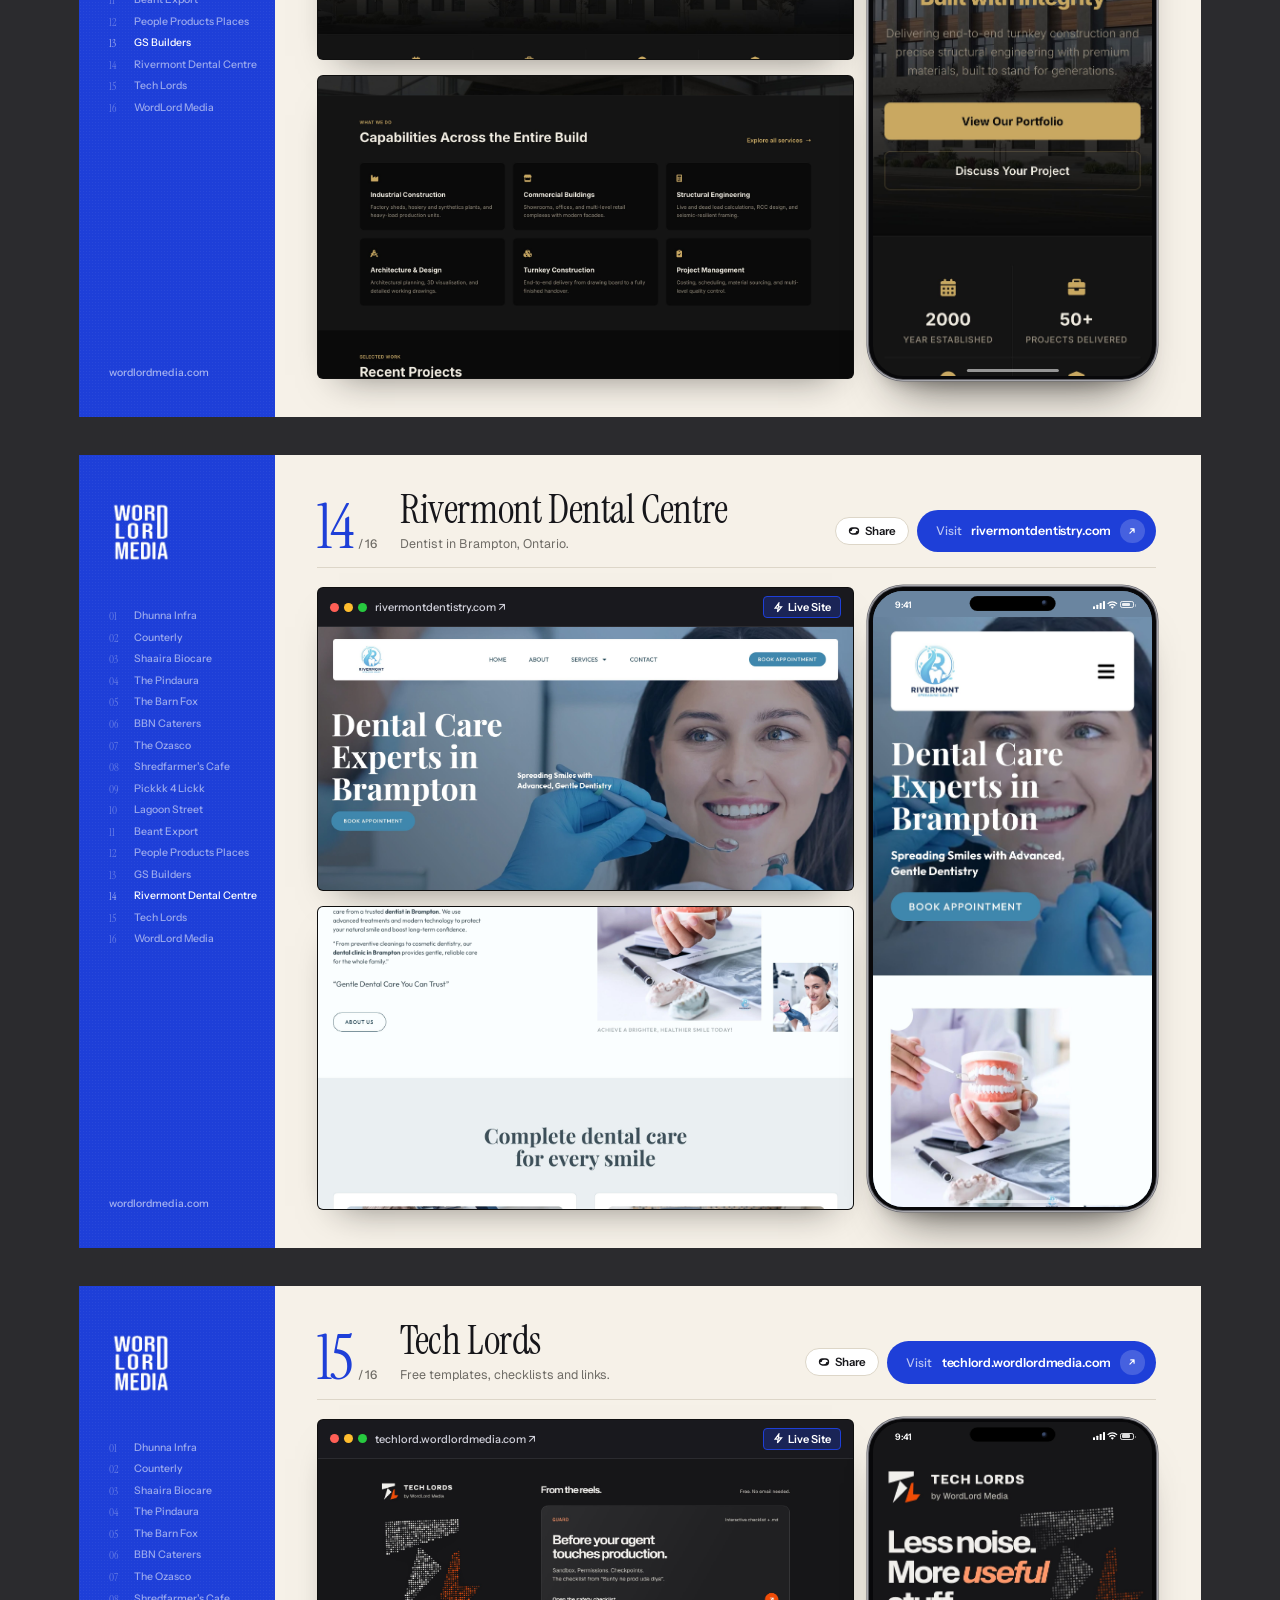
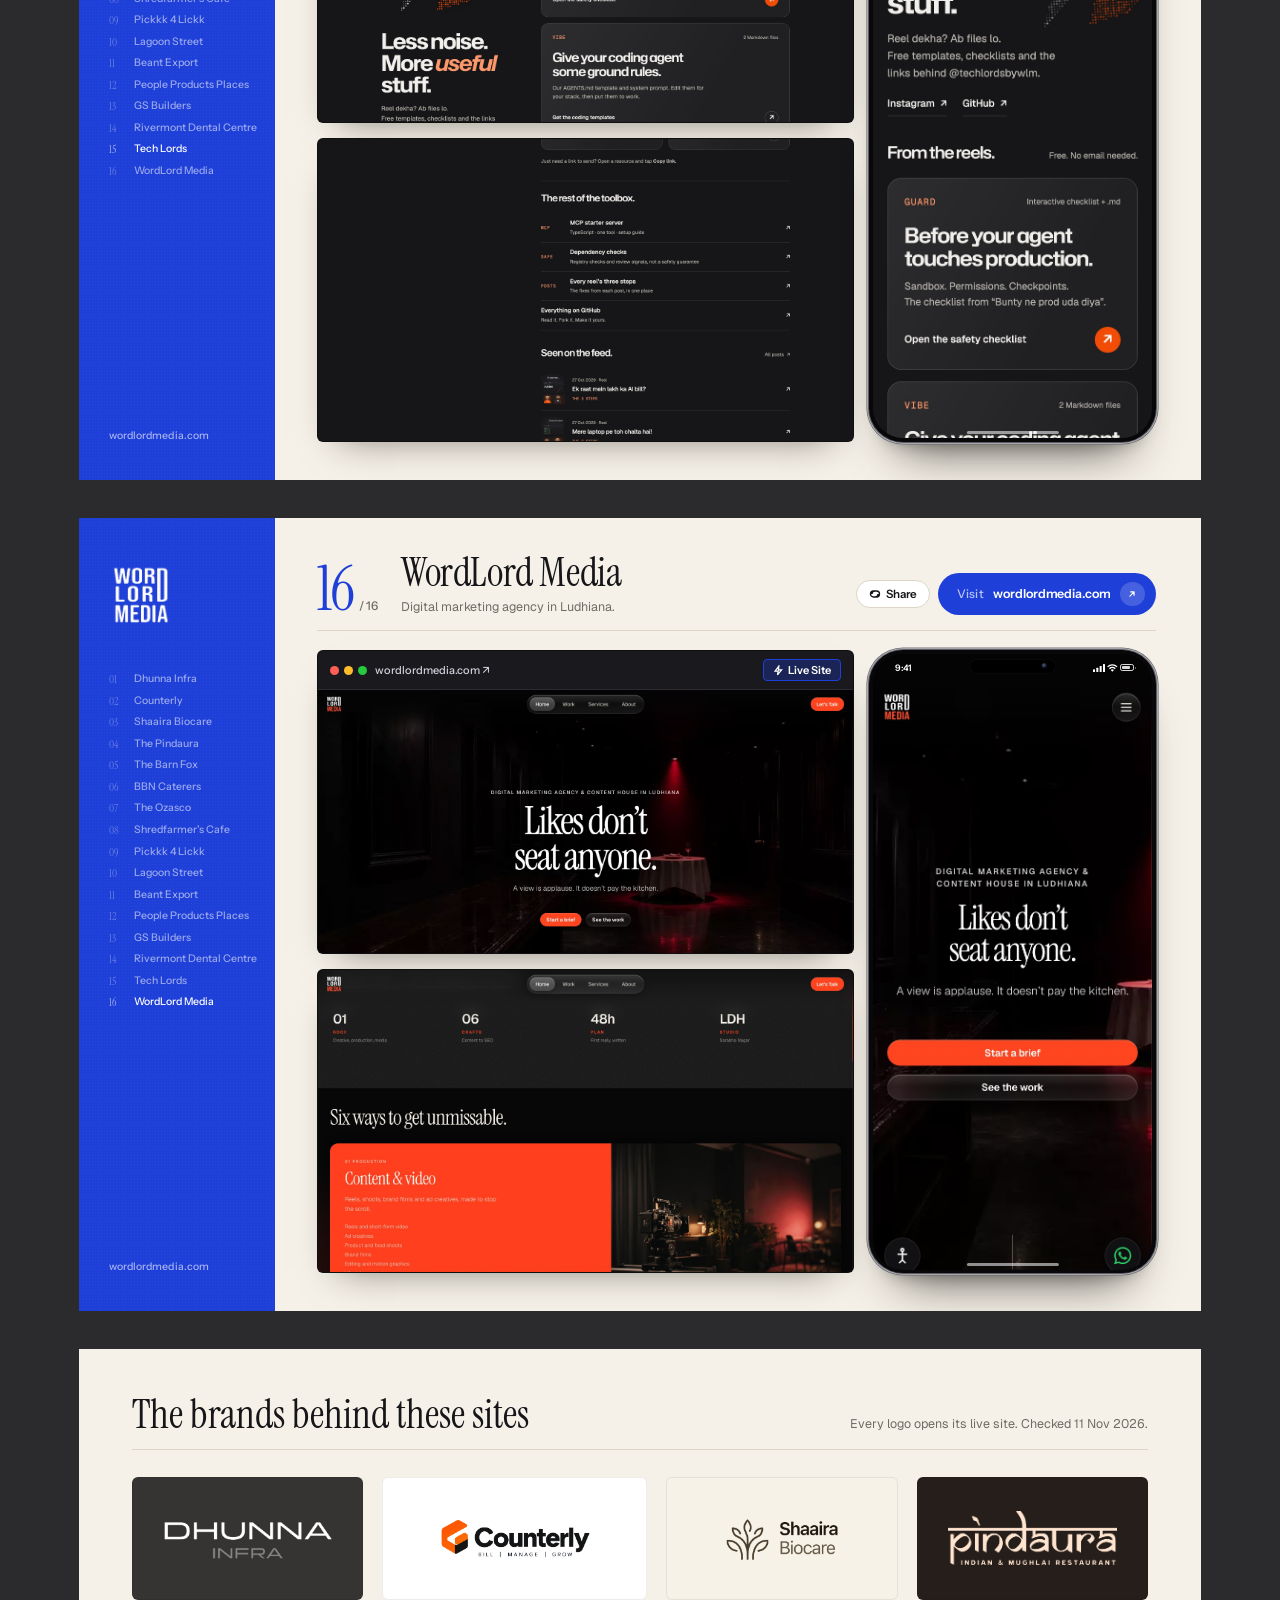
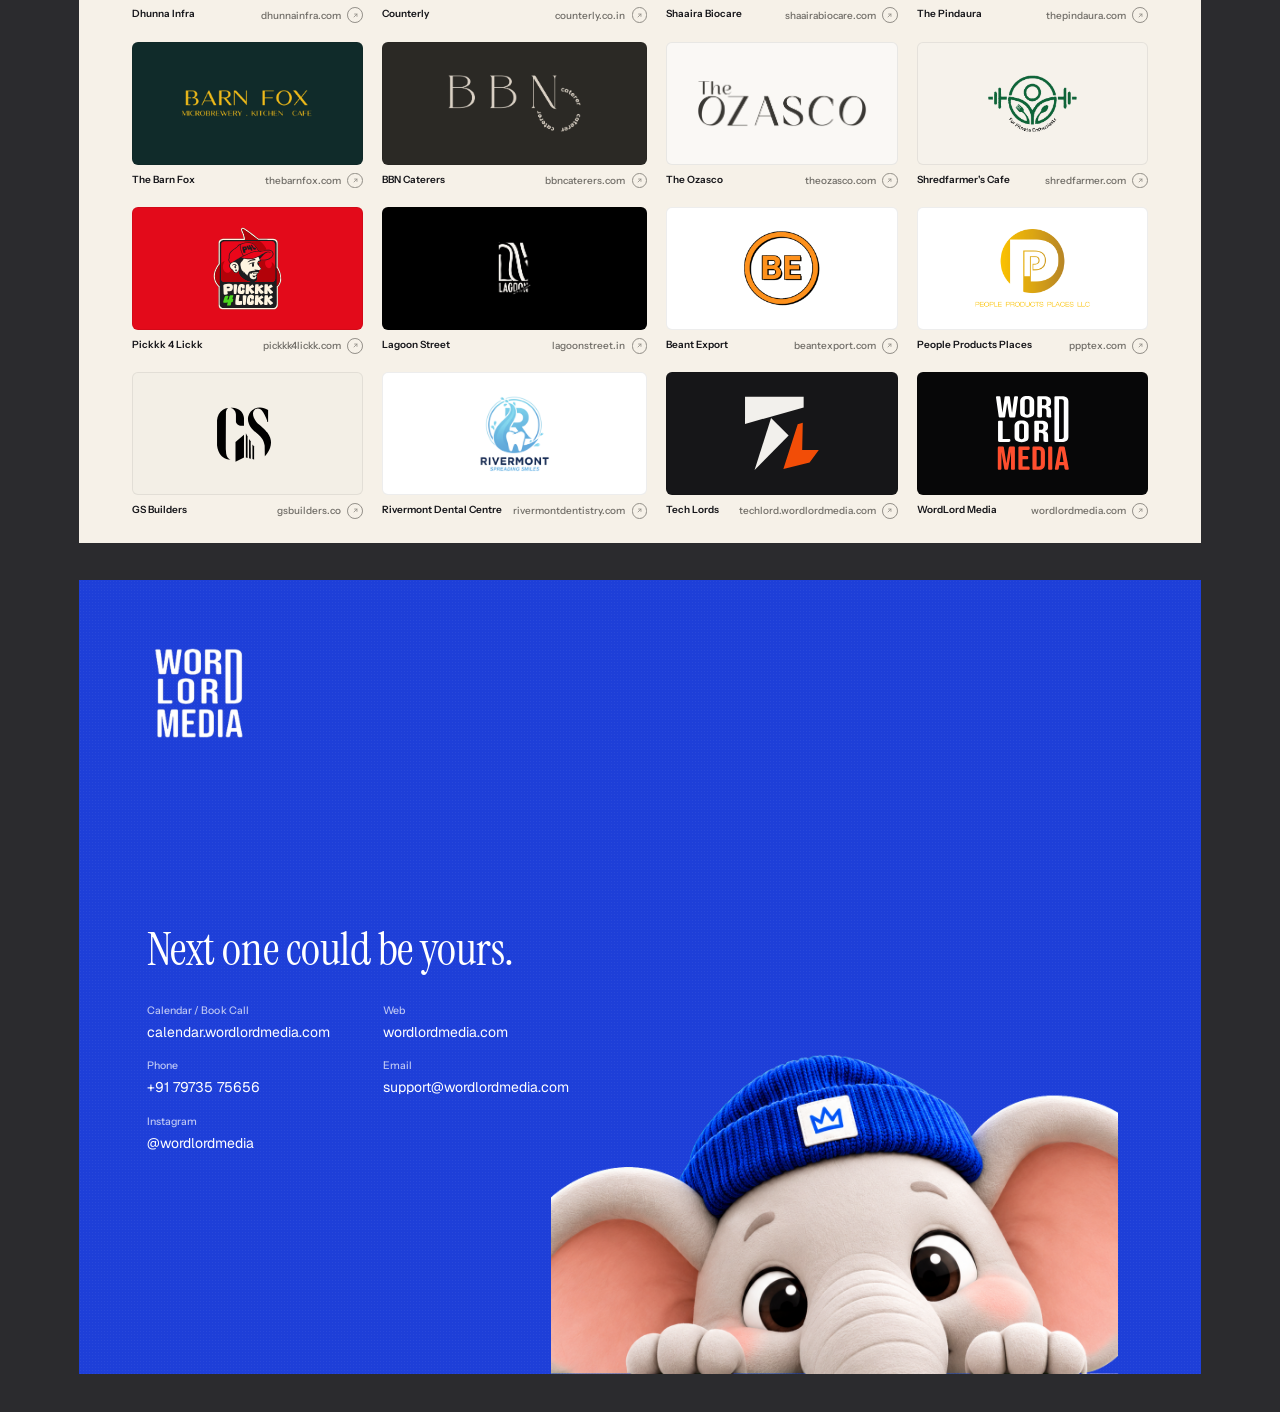
==== commit 1b04a795: "feat: add branded 1200x630 OG cards, Schema business info and calendar.wordlordmedia.com booking" ====
--- a/public/index.html
+++ b/public/index.html
@@ -426,14 +426,14 @@
   <meta property="og:url" content="https://portfolio.wordlordmedia.com/">
   <meta property="og:title" content="WordLord Media — Client Websites & Platforms Portfolio">
   <meta property="og:description" content="16 verified live client sites engineered and launched by WordLord Media.">
-  <meta property="og:image" content="https://portfolio.wordlordmedia.com/assets/mascot/elephant-laptop-ref.png">
+  <meta property="og:image" content="https://portfolio.wordlordmedia.com/assets/og-websites.png">
 
   <!-- Twitter -->
   <meta name="twitter:card" content="summary_large_image">
   <meta name="twitter:url" content="https://portfolio.wordlordmedia.com/">
   <meta name="twitter:title" content="WordLord Media — Client Websites & Platforms Portfolio">
   <meta name="twitter:description" content="16 verified live client sites engineered and launched by WordLord Media.">
-  <meta name="twitter:image" content="https://portfolio.wordlordmedia.com/assets/mascot/elephant-laptop-ref.png">
+  <meta name="twitter:image" content="https://portfolio.wordlordmedia.com/assets/og-websites.png">
 
   <!-- Structured Data JSON-LD -->
   <script type="application/ld+json">
@@ -448,8 +448,10 @@
         "logo": "https://portfolio.wordlordmedia.com/assets/wl-logo.png",
         "sameAs": [
           "https://instagram.com/wordlordmedia",
-          "https://techlord.wordlordmedia.com"
+          "https://techlord.wordlordmedia.com",
+          "https://calendar.wordlordmedia.com"
         ],
+        "bookingService": "https://calendar.wordlordmedia.com",
         "contactPoint": {
           "@type": "ContactPoint",
           "telephone": "+91-79735-75656",
@@ -888,7 +890,7 @@
   <img class="mascot-peek2" src="assets/mascot/elephant-peek-clean.png" alt="WordLord Mascot">
   <img class="logo big" src="assets/wl-logo.png" alt="WordLord Media">
   <div class="cv-main"><h1 contenteditable="true">Next one could be yours.</h1>
-  <dl class="contact"><div><dt class="mono">Web</dt><dd><a href="https://wordlordmedia.com">wordlordmedia.com</a></dd></div>
+  <dl class="contact"><div><dt class="mono">Calendar / Book Call</dt><dd><a href="https://calendar.wordlordmedia.com" target="_blank" rel="noopener">calendar.wordlordmedia.com</a></dd></div><div><dt class="mono">Web</dt><dd><a href="https://wordlordmedia.com" target="_blank" rel="noopener">wordlordmedia.com</a></dd></div>
   <div><dt class="mono">Phone</dt><dd><a href="tel:+917973575656">+91 79735 75656</a></dd></div>
   <div><dt class="mono">Email</dt><dd><a href="mailto:support@wordlordmedia.com">support@wordlordmedia.com</a></dd></div>
   <div><dt class="mono">Instagram</dt><dd><a href="https://instagram.com/wordlordmedia">@wordlordmedia</a></dd></div></dl></div>
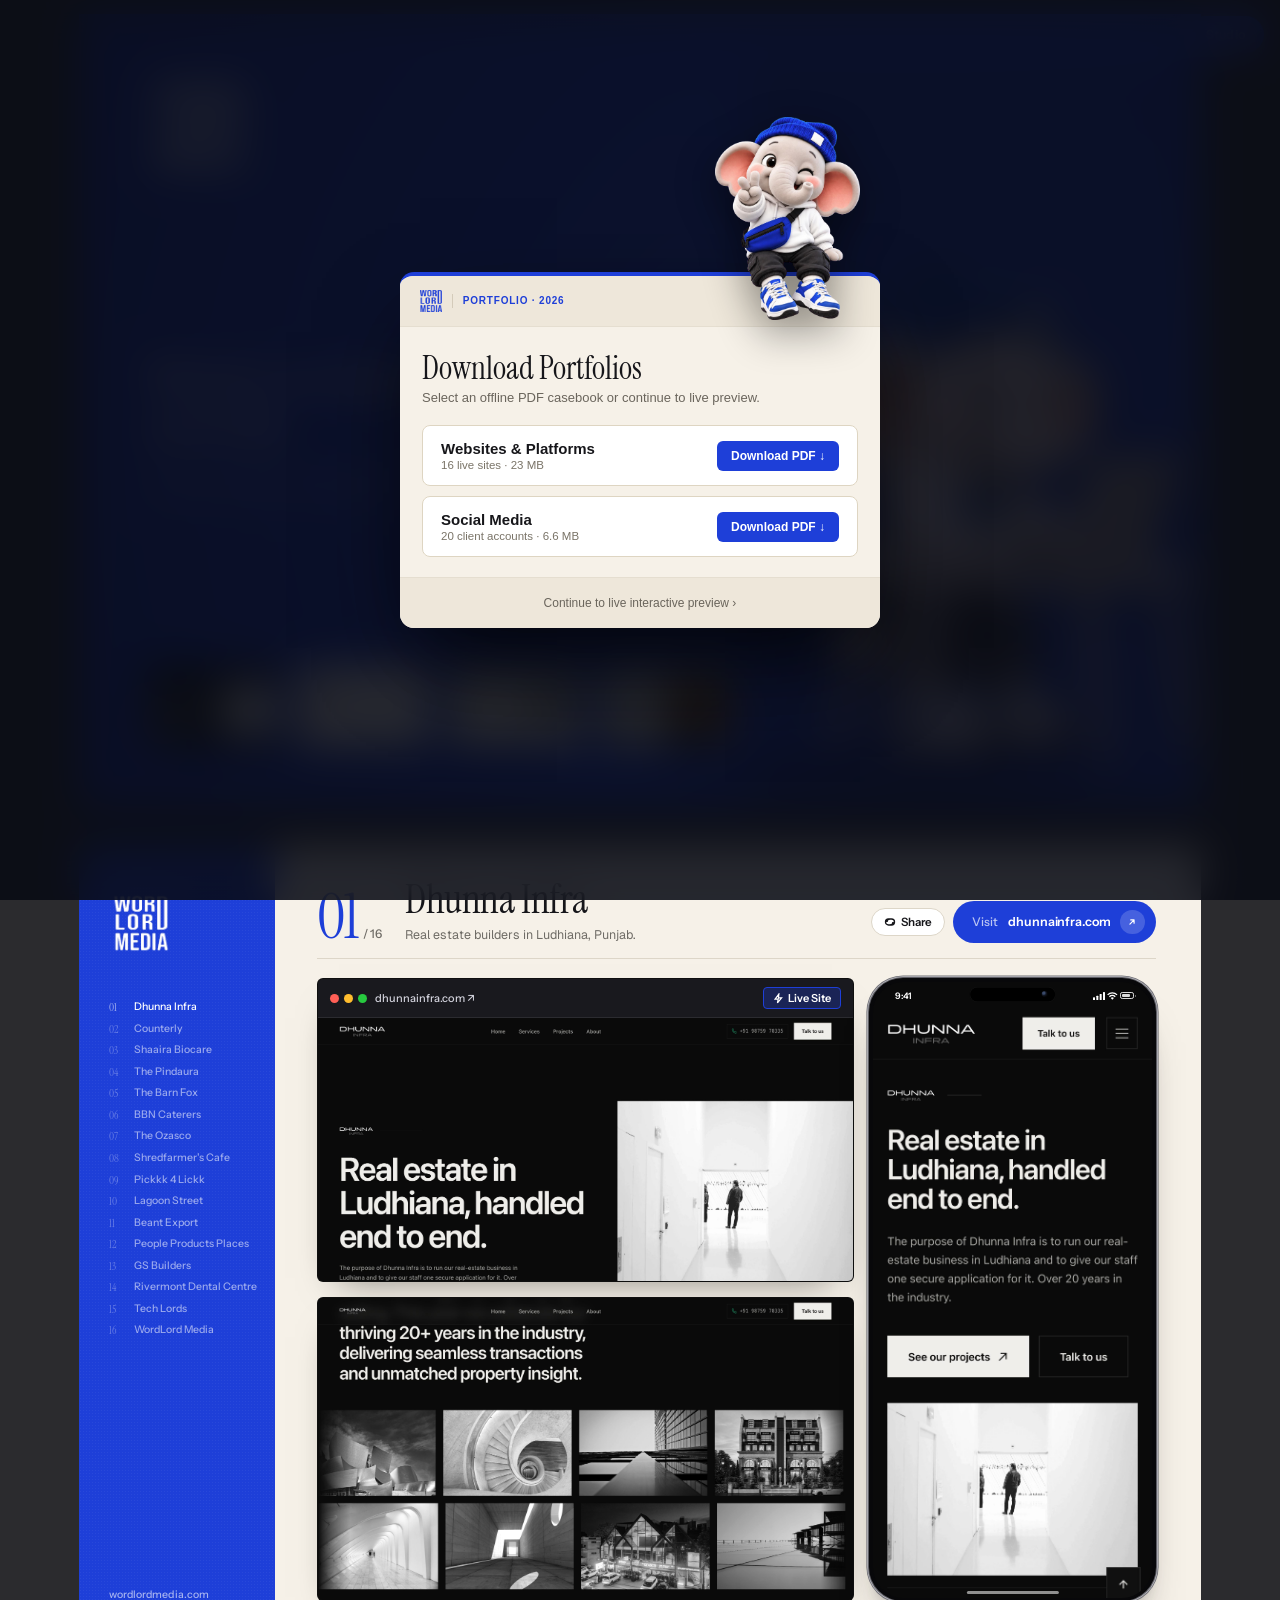
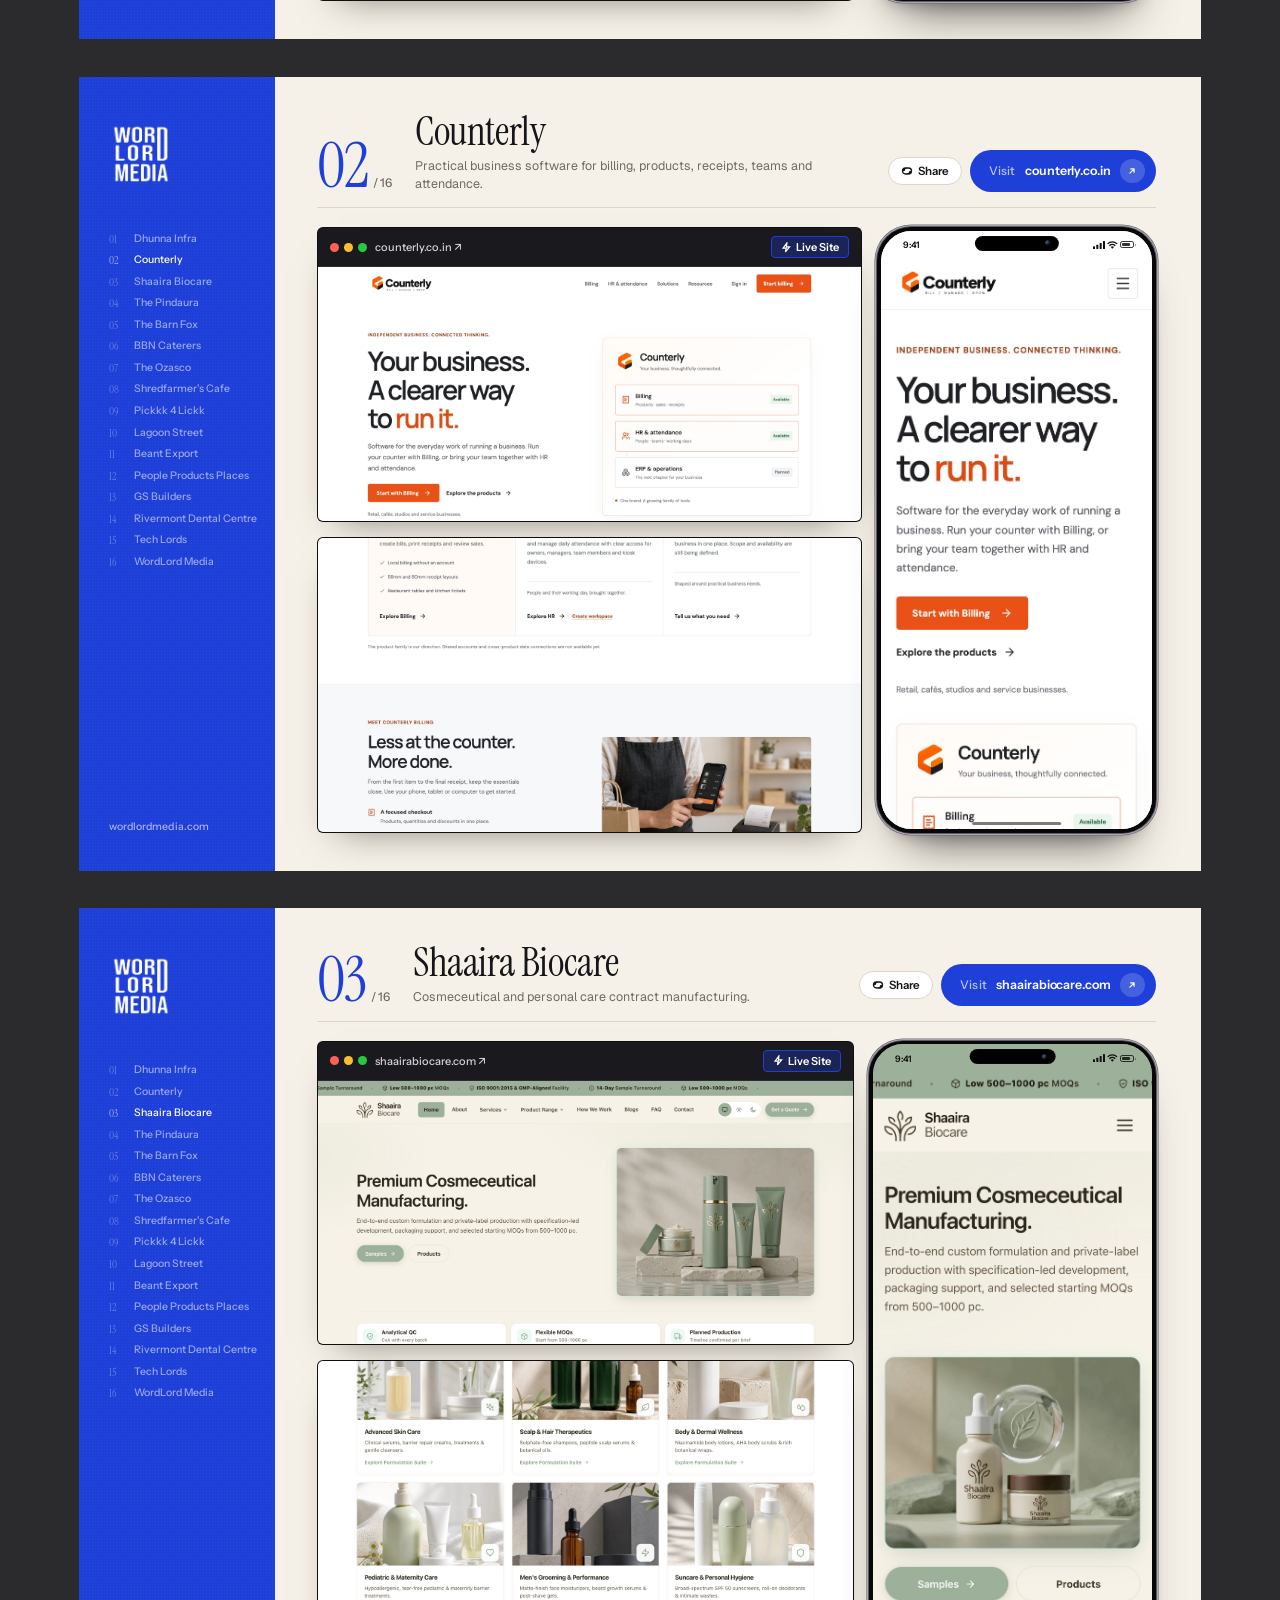
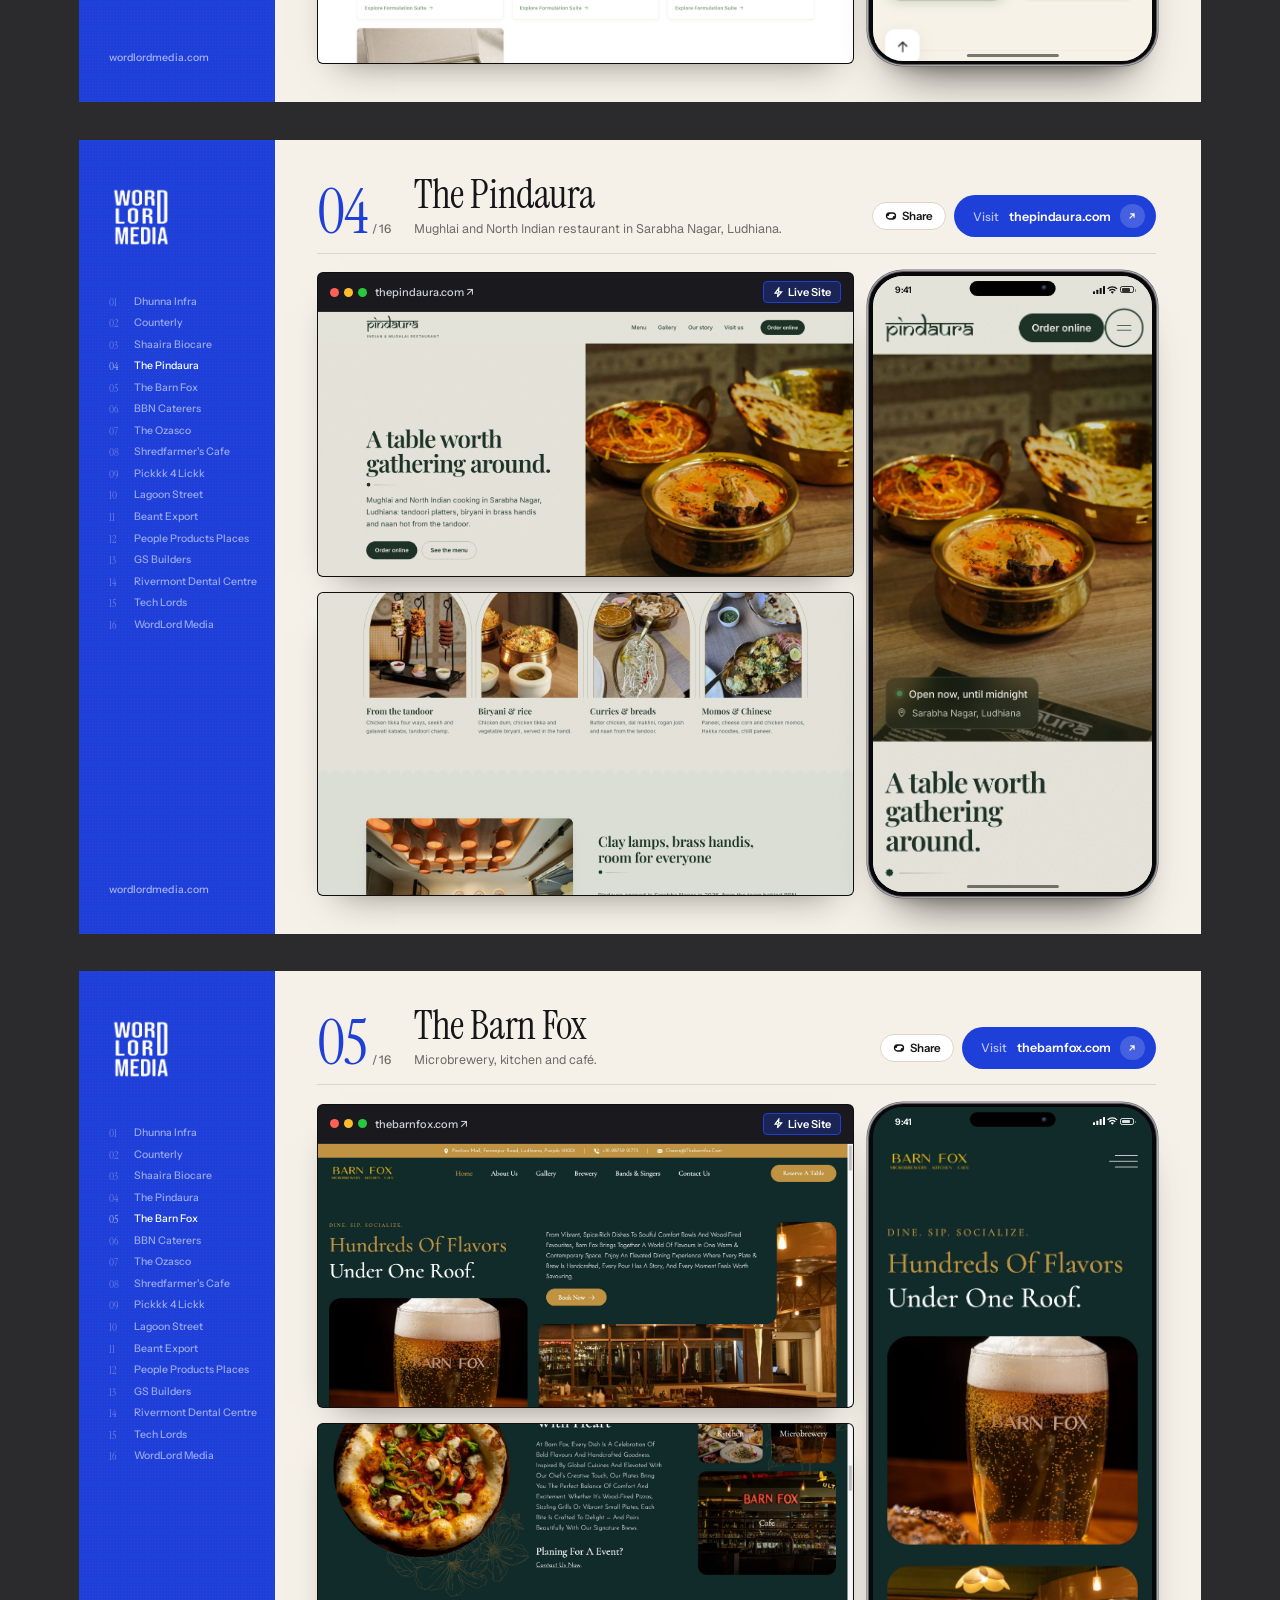
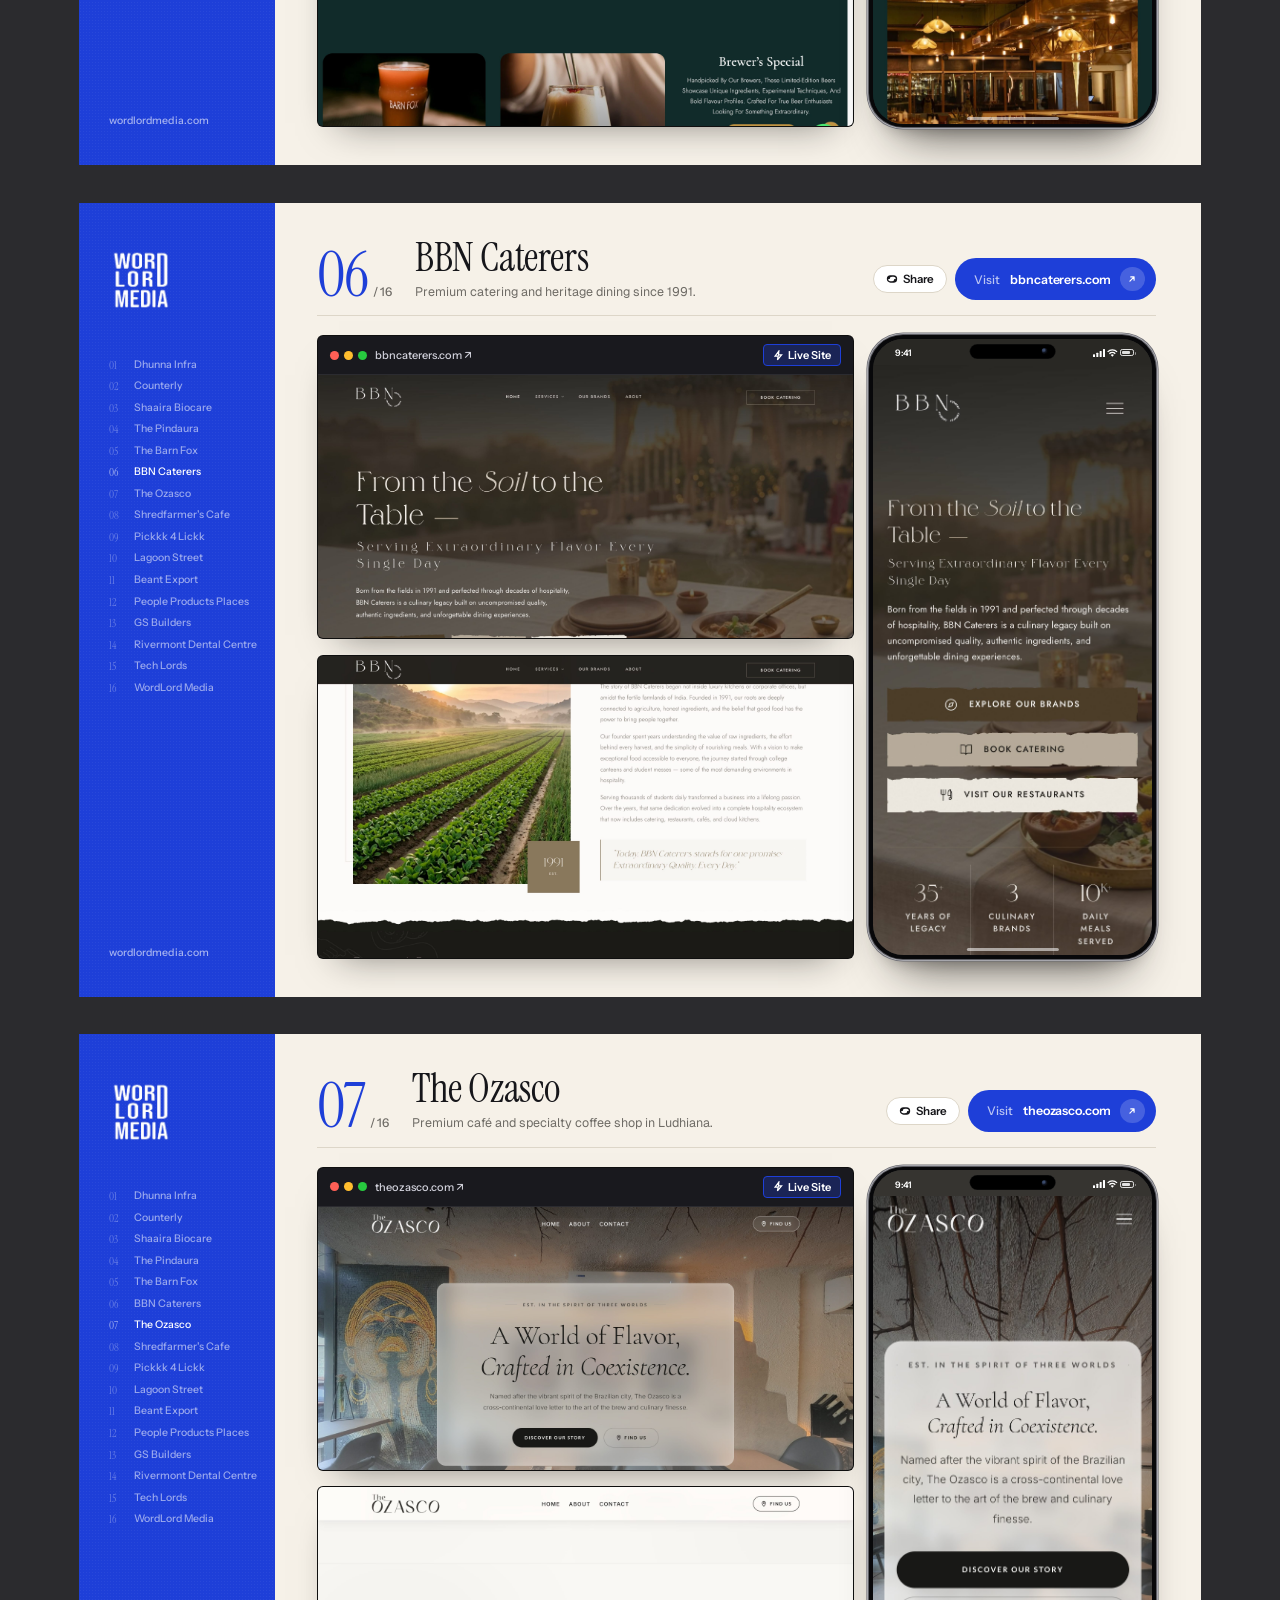
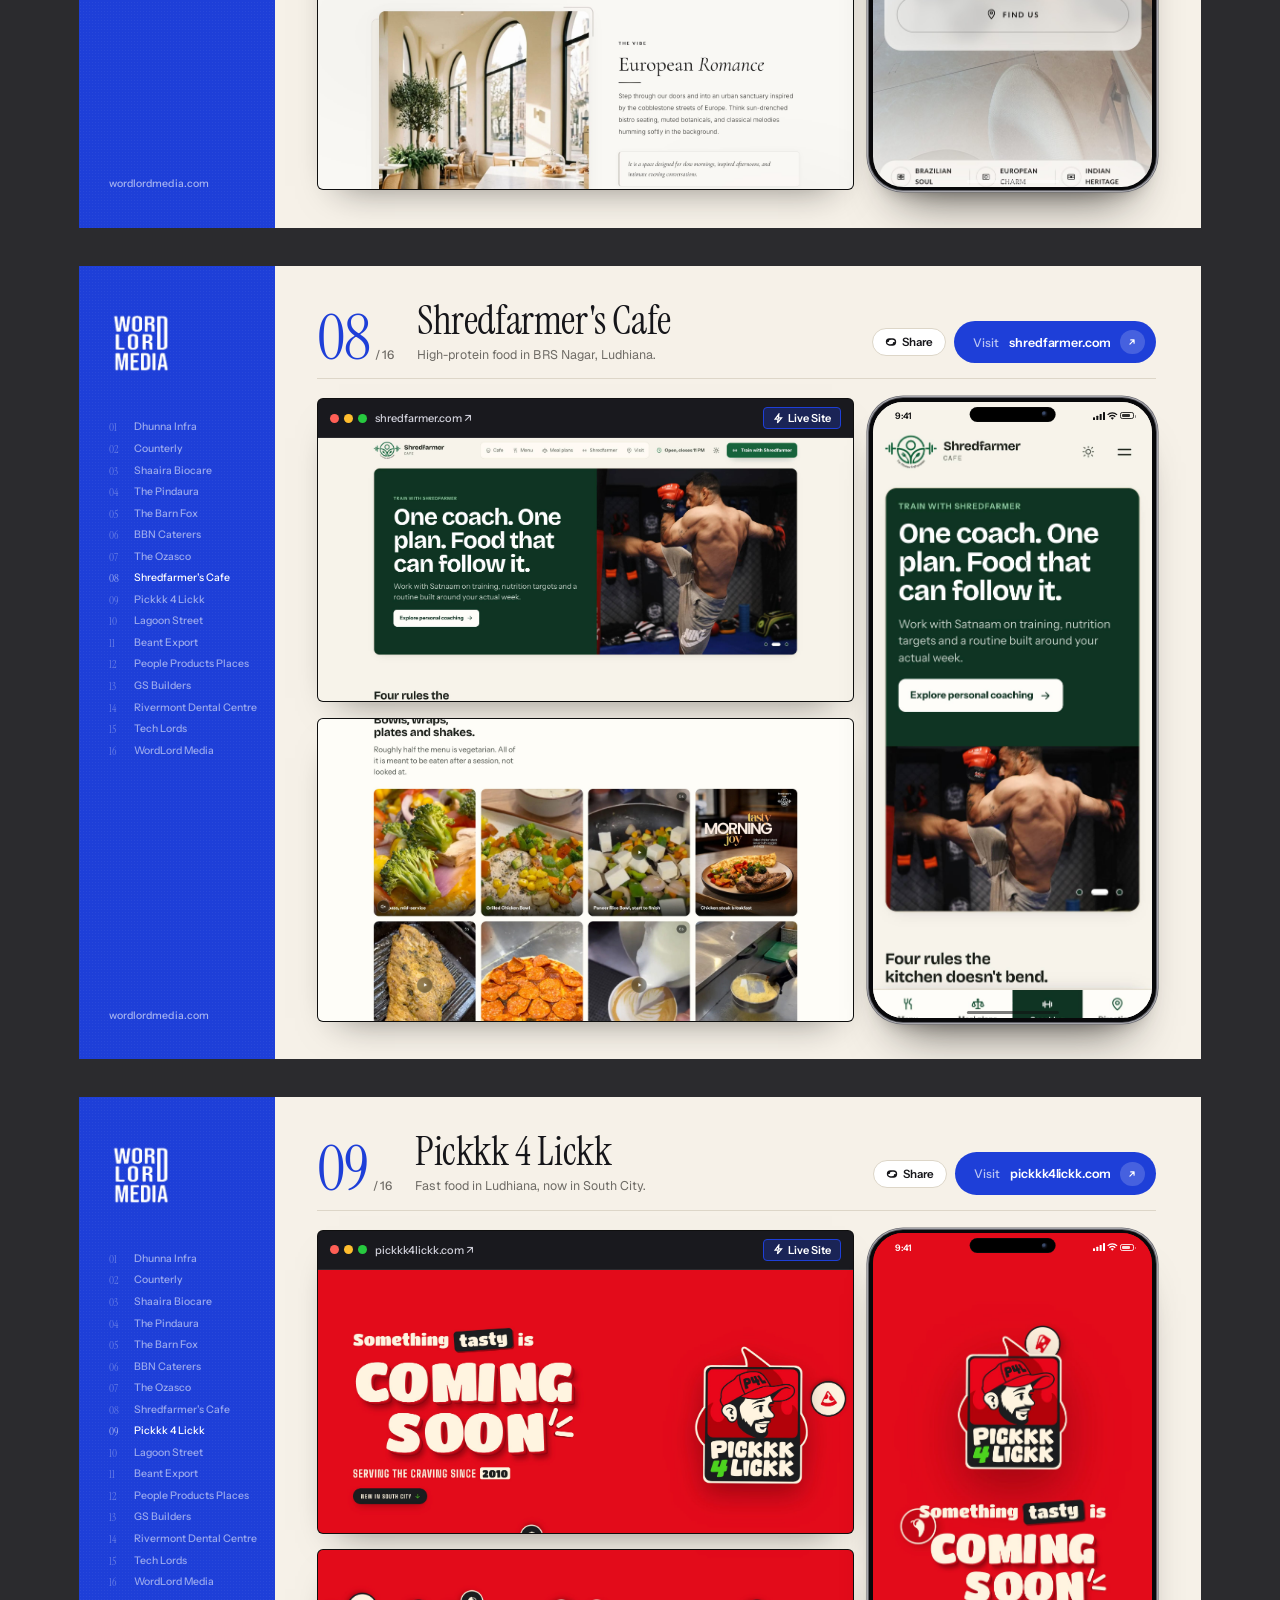
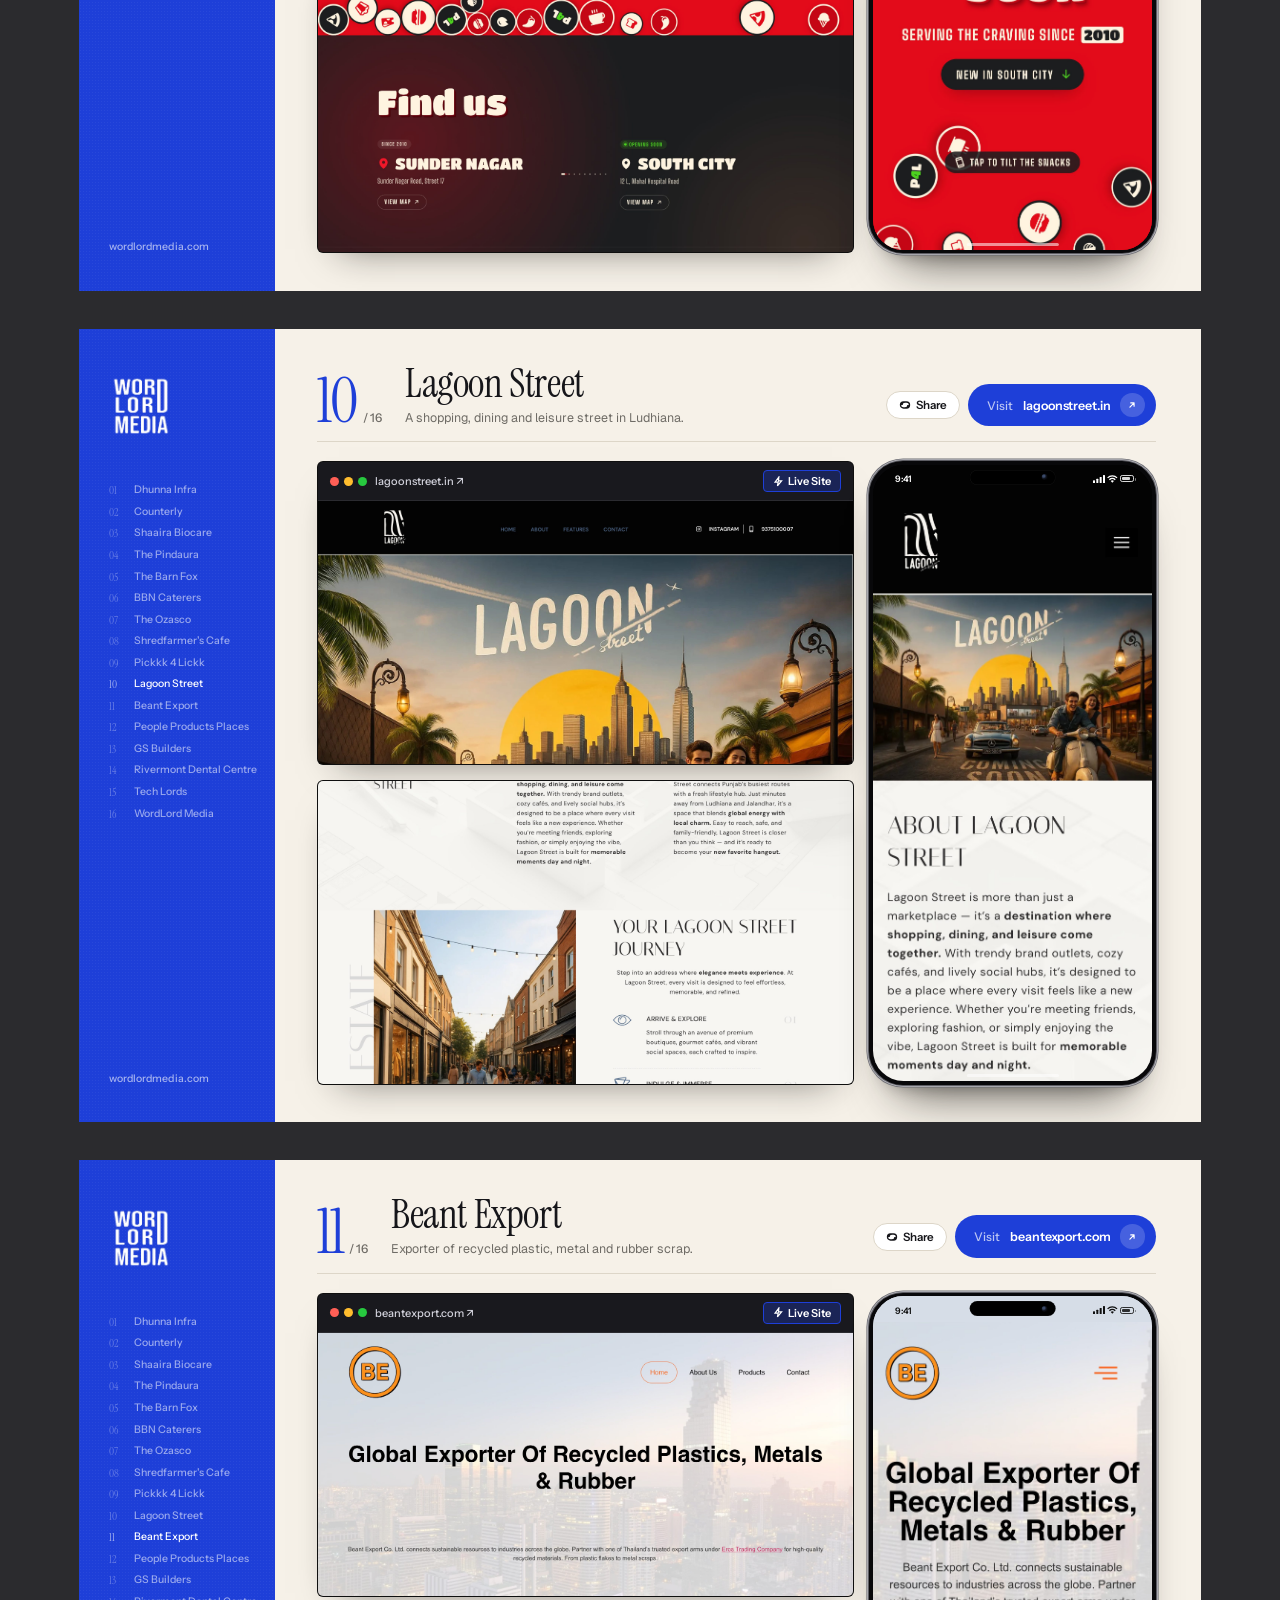
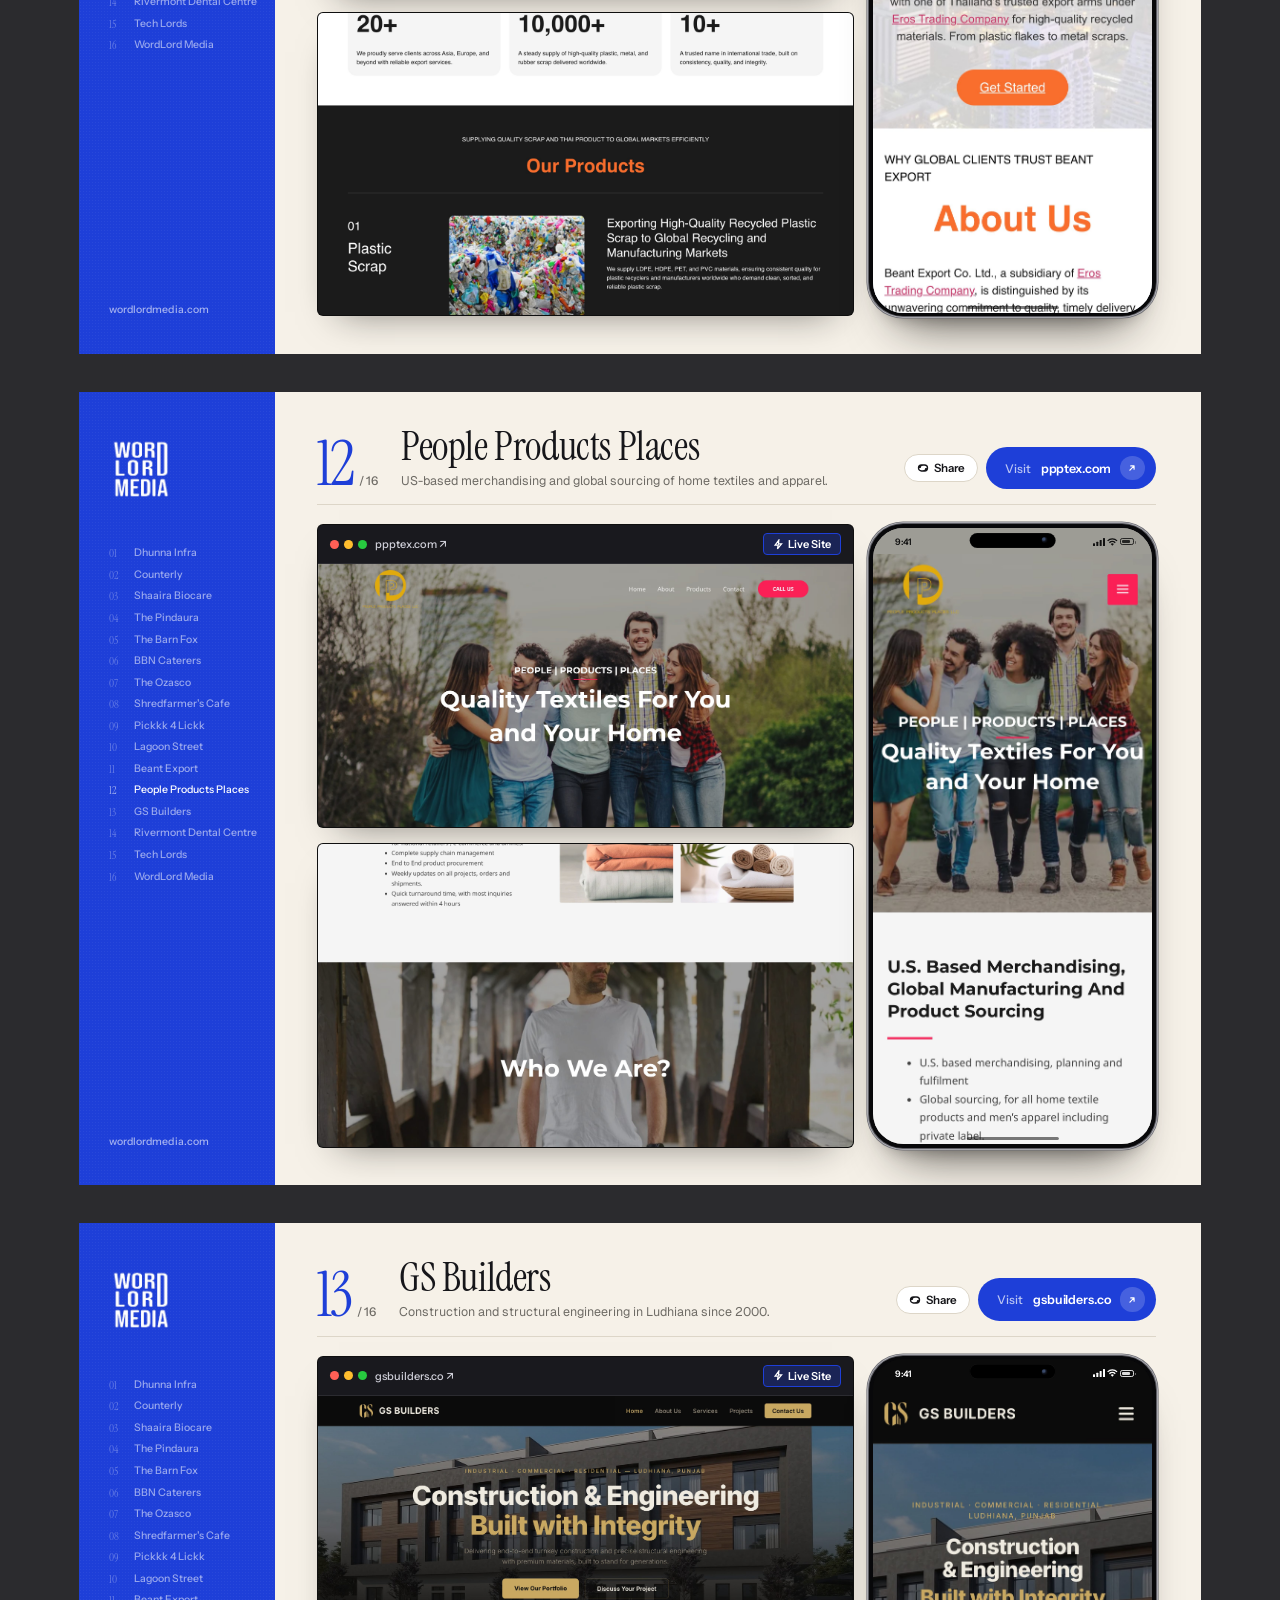
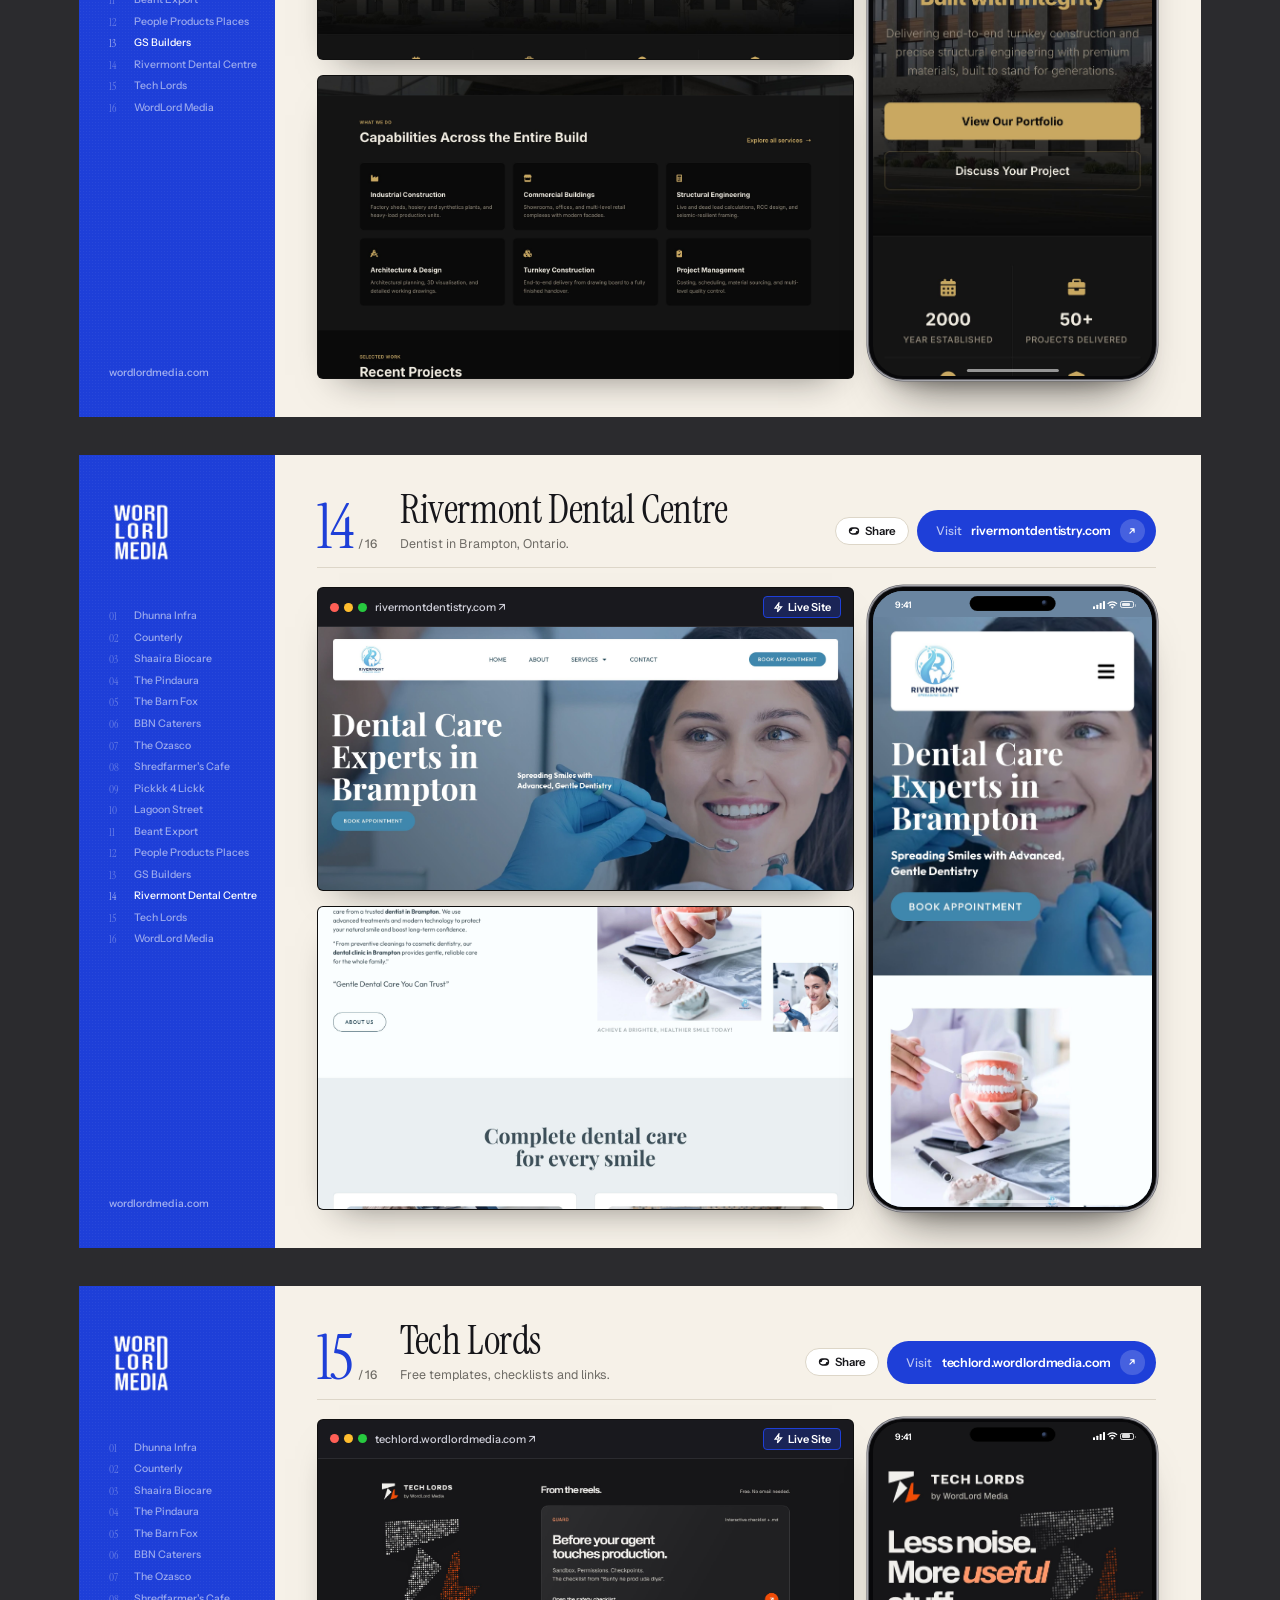
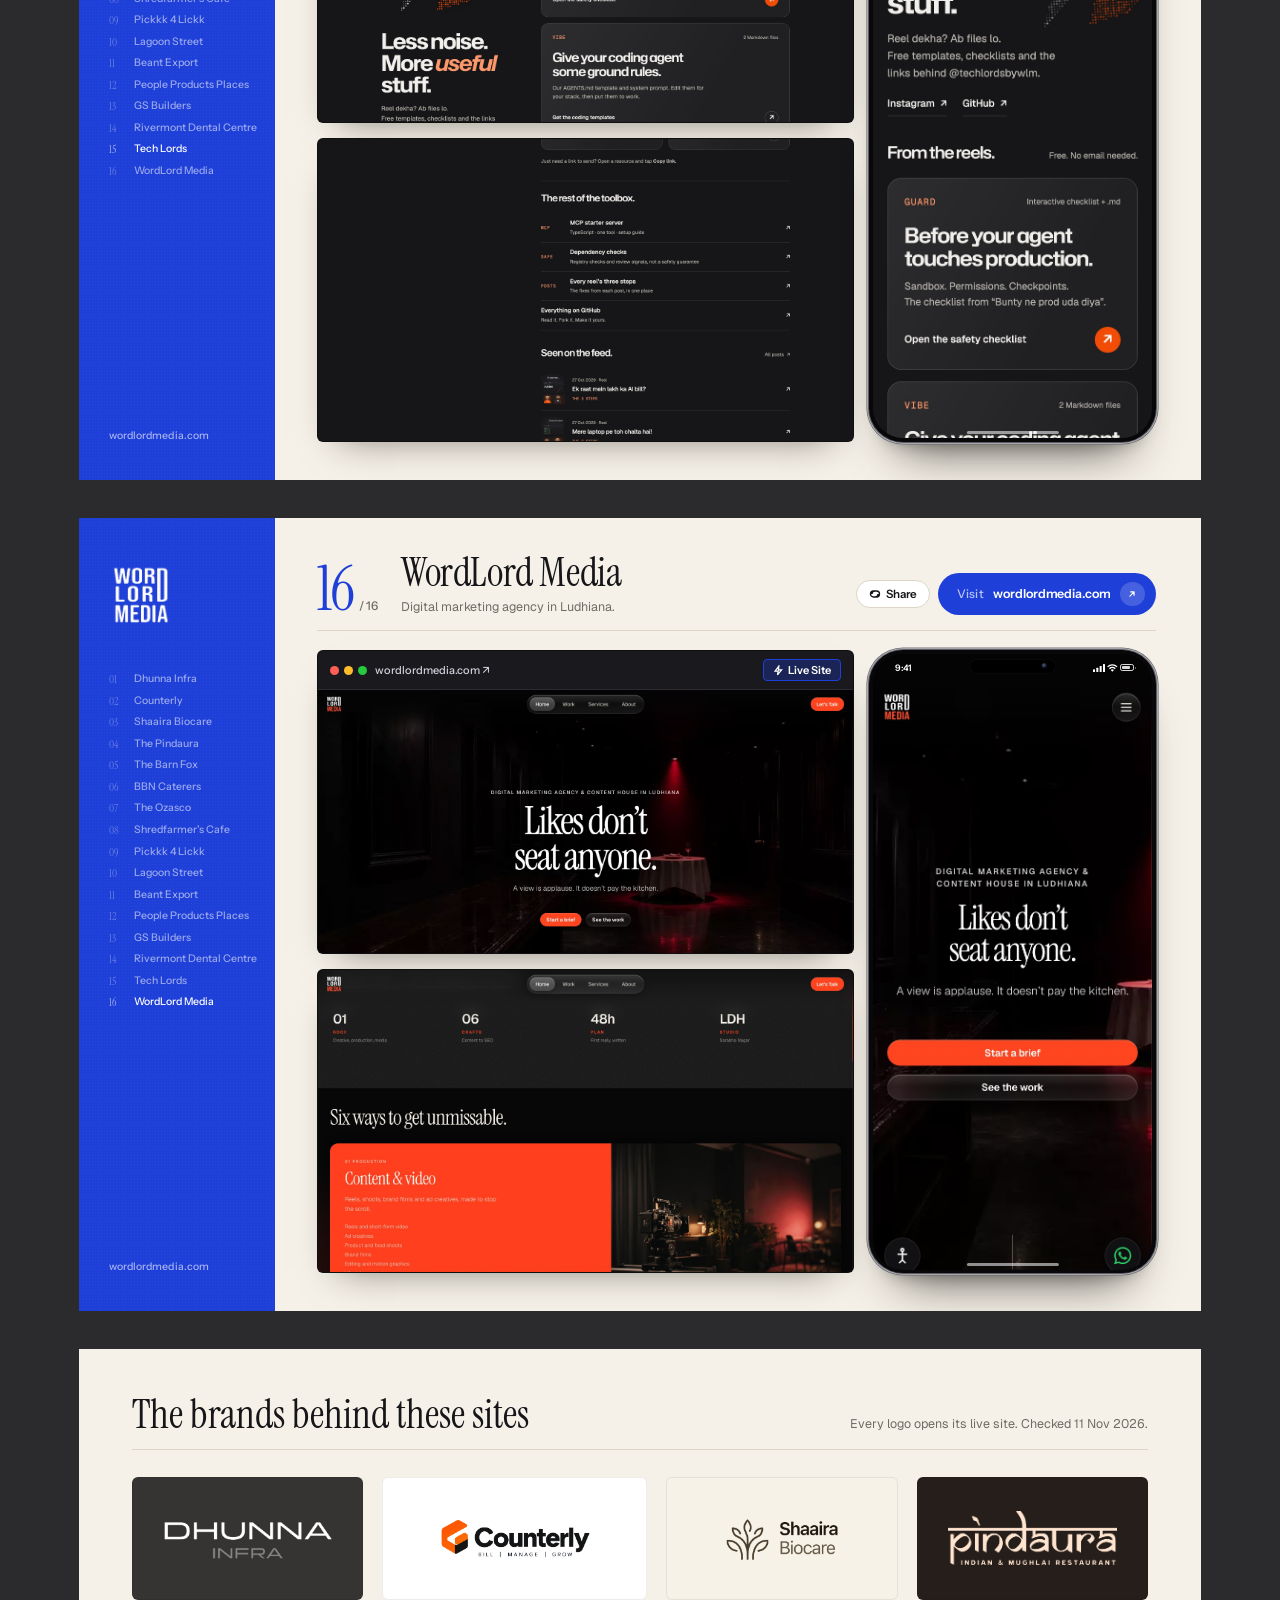
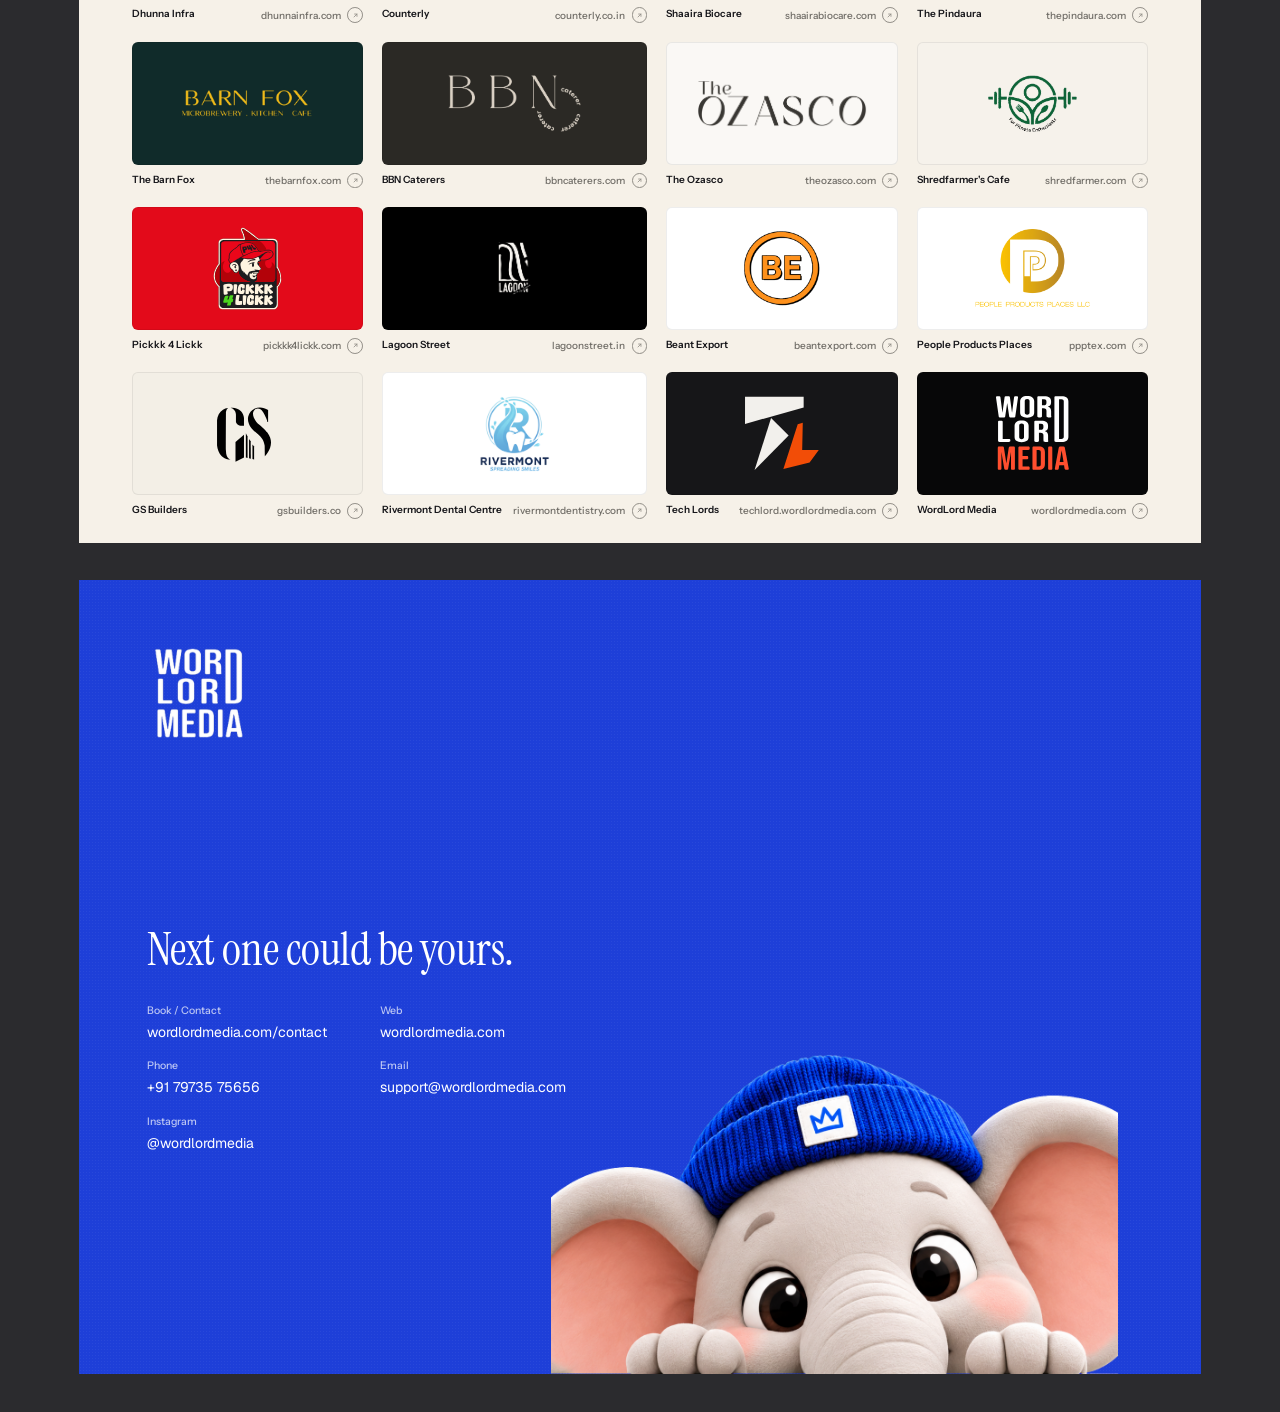
==== commit b3d9d1fa: "fix: polish mascot alpha edges and set official booking url to wordlordmedia.com/contact" ====
--- a/public/index.html
+++ b/public/index.html
@@ -449,9 +449,9 @@
         "sameAs": [
           "https://instagram.com/wordlordmedia",
           "https://techlord.wordlordmedia.com",
-          "https://calendar.wordlordmedia.com"
+          "https://wordlordmedia.com/contact"
         ],
-        "bookingService": "https://calendar.wordlordmedia.com",
+        "bookingService": "https://wordlordmedia.com/contact",
         "contactPoint": {
           "@type": "ContactPoint",
           "telephone": "+91-79735-75656",
@@ -890,7 +890,7 @@
   <img class="mascot-peek2" src="assets/mascot/elephant-peek-clean.png" alt="WordLord Mascot">
   <img class="logo big" src="assets/wl-logo.png" alt="WordLord Media">
   <div class="cv-main"><h1 contenteditable="true">Next one could be yours.</h1>
-  <dl class="contact"><div><dt class="mono">Calendar / Book Call</dt><dd><a href="https://calendar.wordlordmedia.com" target="_blank" rel="noopener">calendar.wordlordmedia.com</a></dd></div><div><dt class="mono">Web</dt><dd><a href="https://wordlordmedia.com" target="_blank" rel="noopener">wordlordmedia.com</a></dd></div>
+  <dl class="contact"><div><dt class="mono">Book / Contact</dt><dd><a href="https://wordlordmedia.com/contact" target="_blank" rel="noopener">wordlordmedia.com/contact</a></dd></div><div><dt class="mono">Web</dt><dd><a href="https://wordlordmedia.com" target="_blank" rel="noopener">wordlordmedia.com</a></dd></div>
   <div><dt class="mono">Phone</dt><dd><a href="tel:+917973575656">+91 79735 75656</a></dd></div>
   <div><dt class="mono">Email</dt><dd><a href="mailto:support@wordlordmedia.com">support@wordlordmedia.com</a></dd></div>
   <div><dt class="mono">Instagram</dt><dd><a href="https://instagram.com/wordlordmedia">@wordlordmedia</a></dd></div></dl></div>
